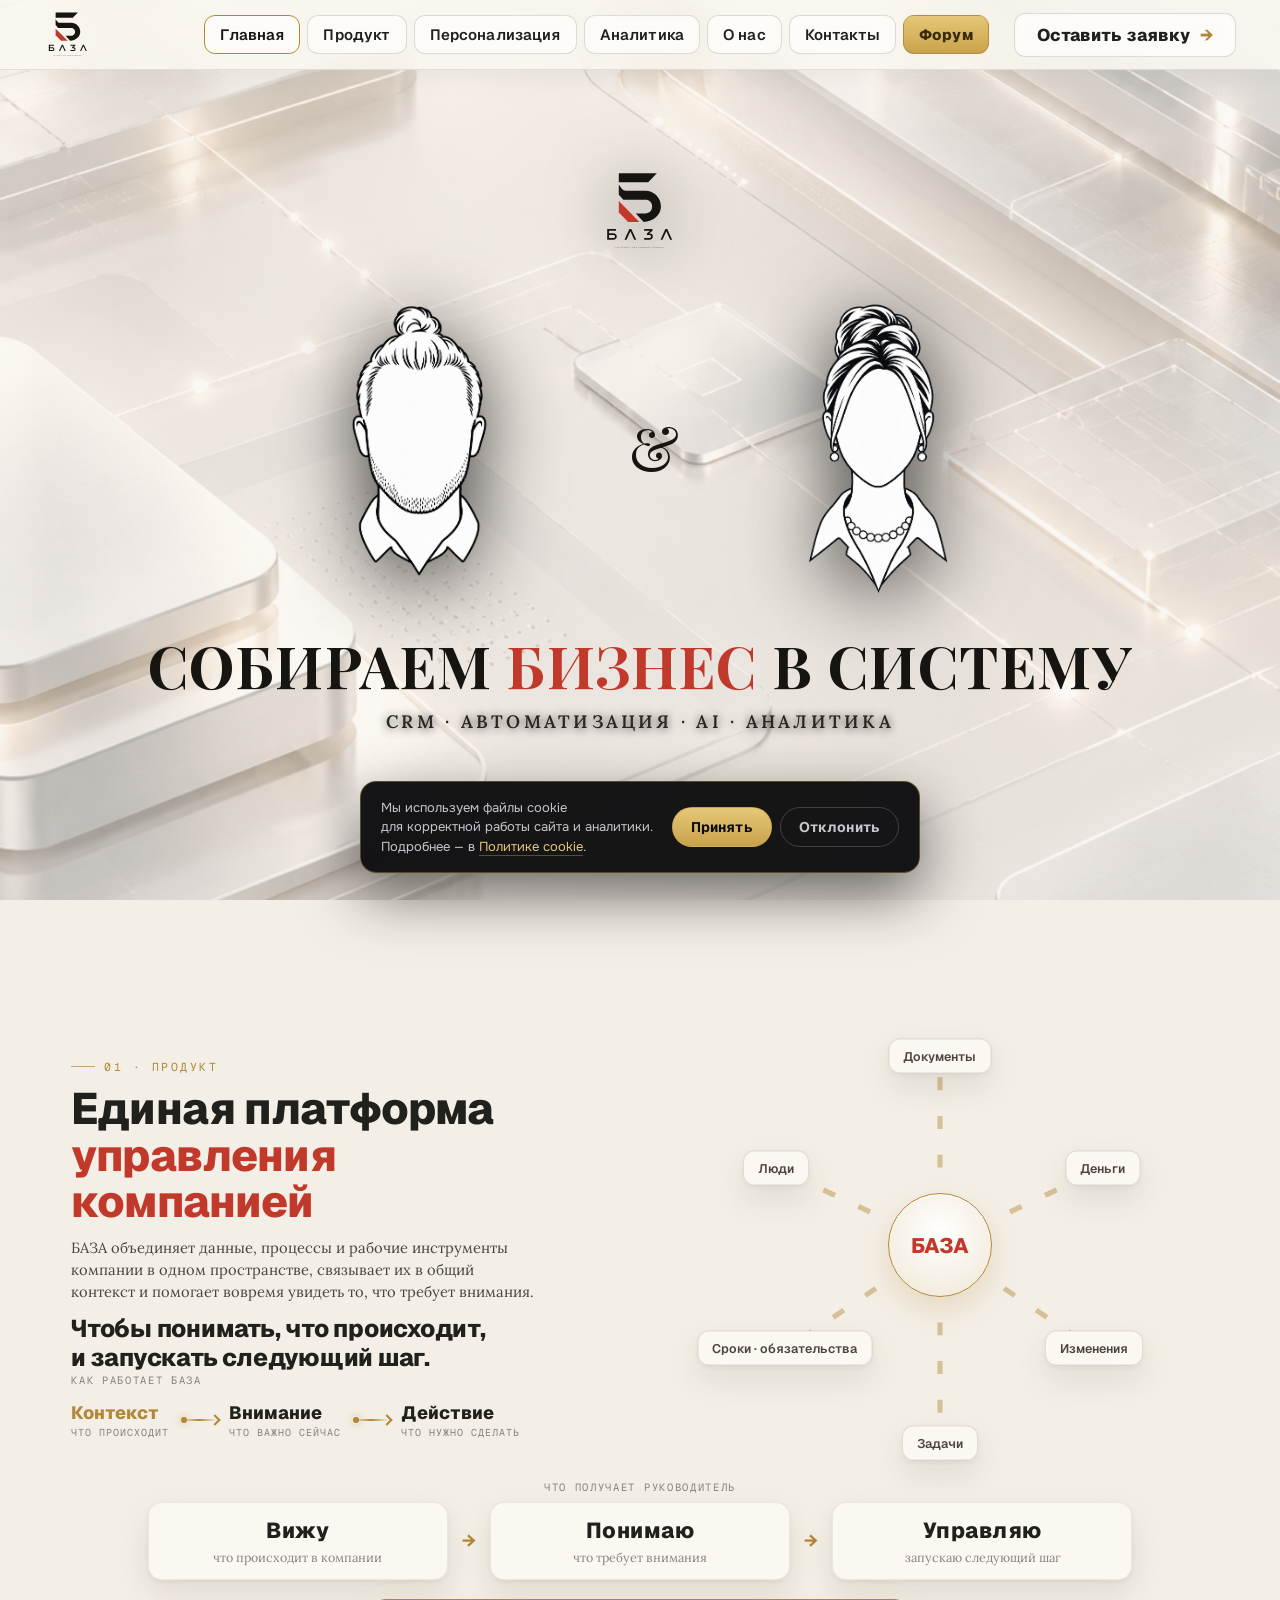
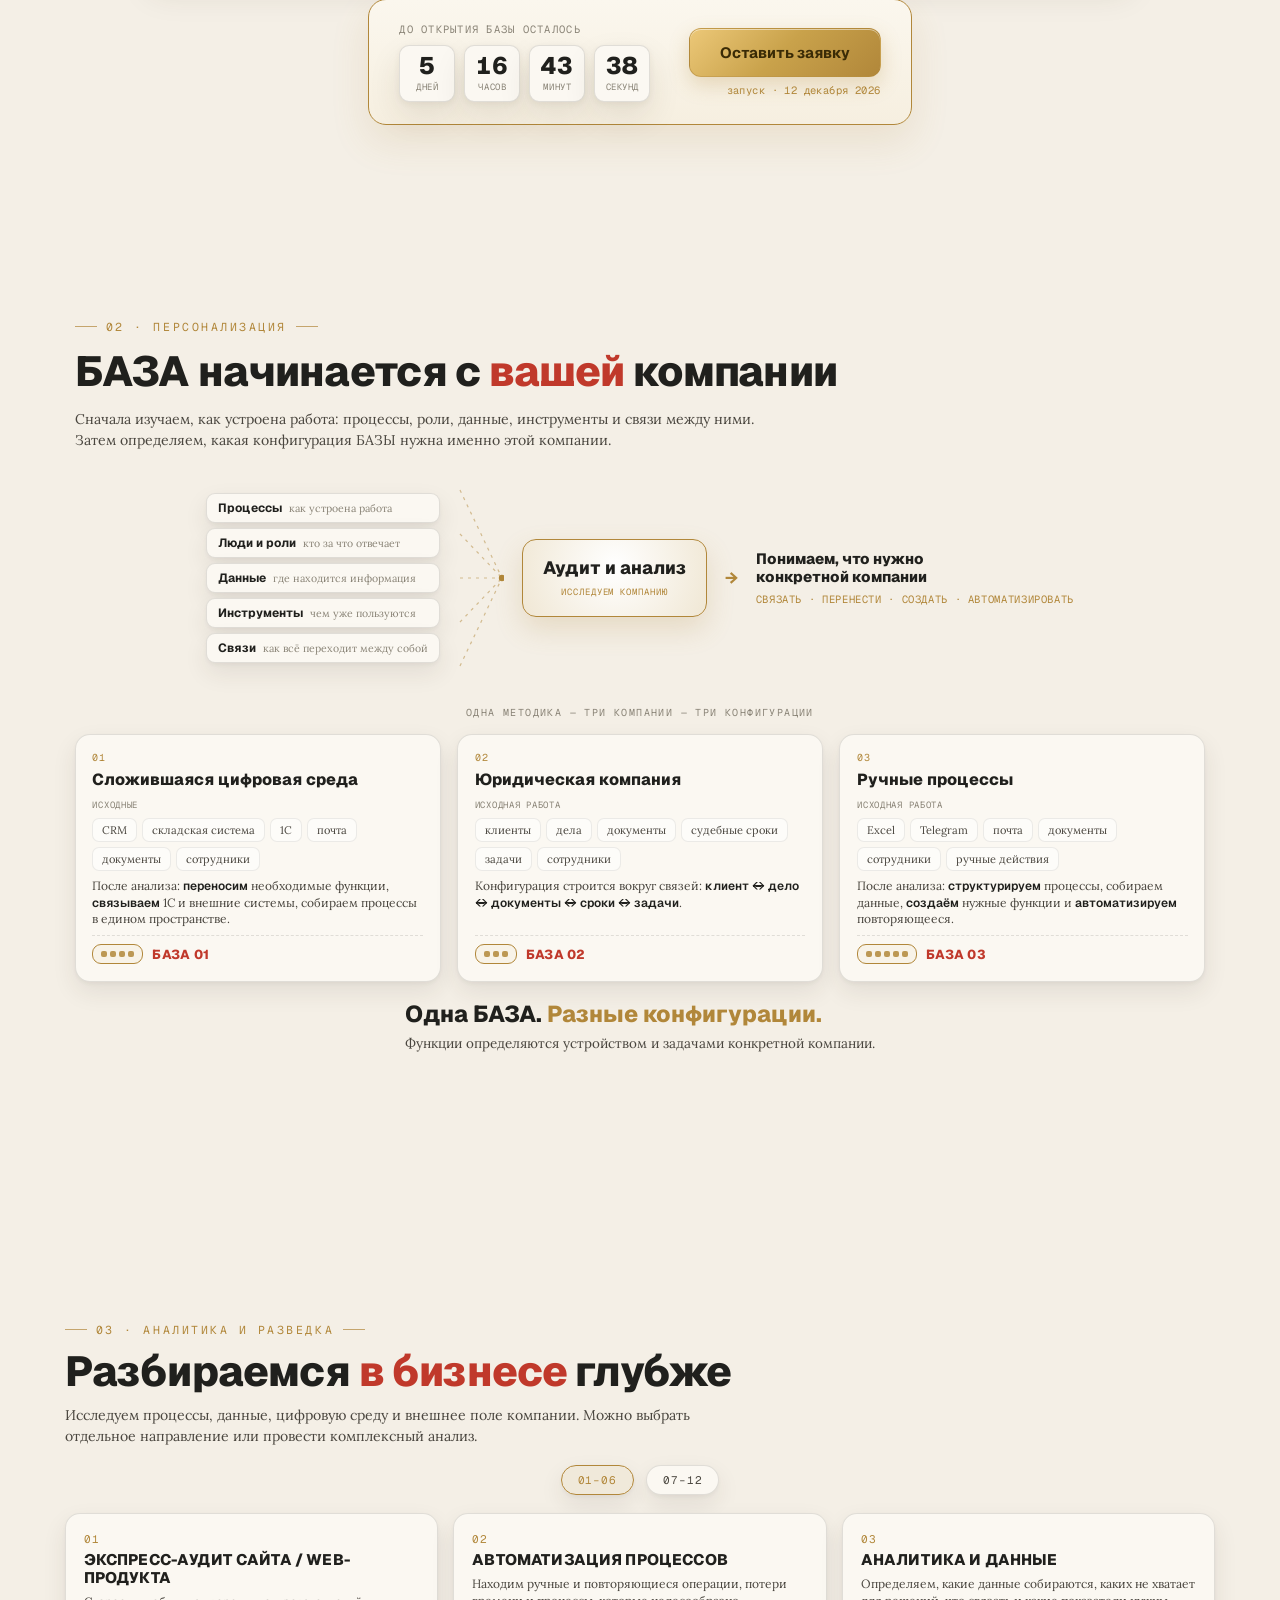
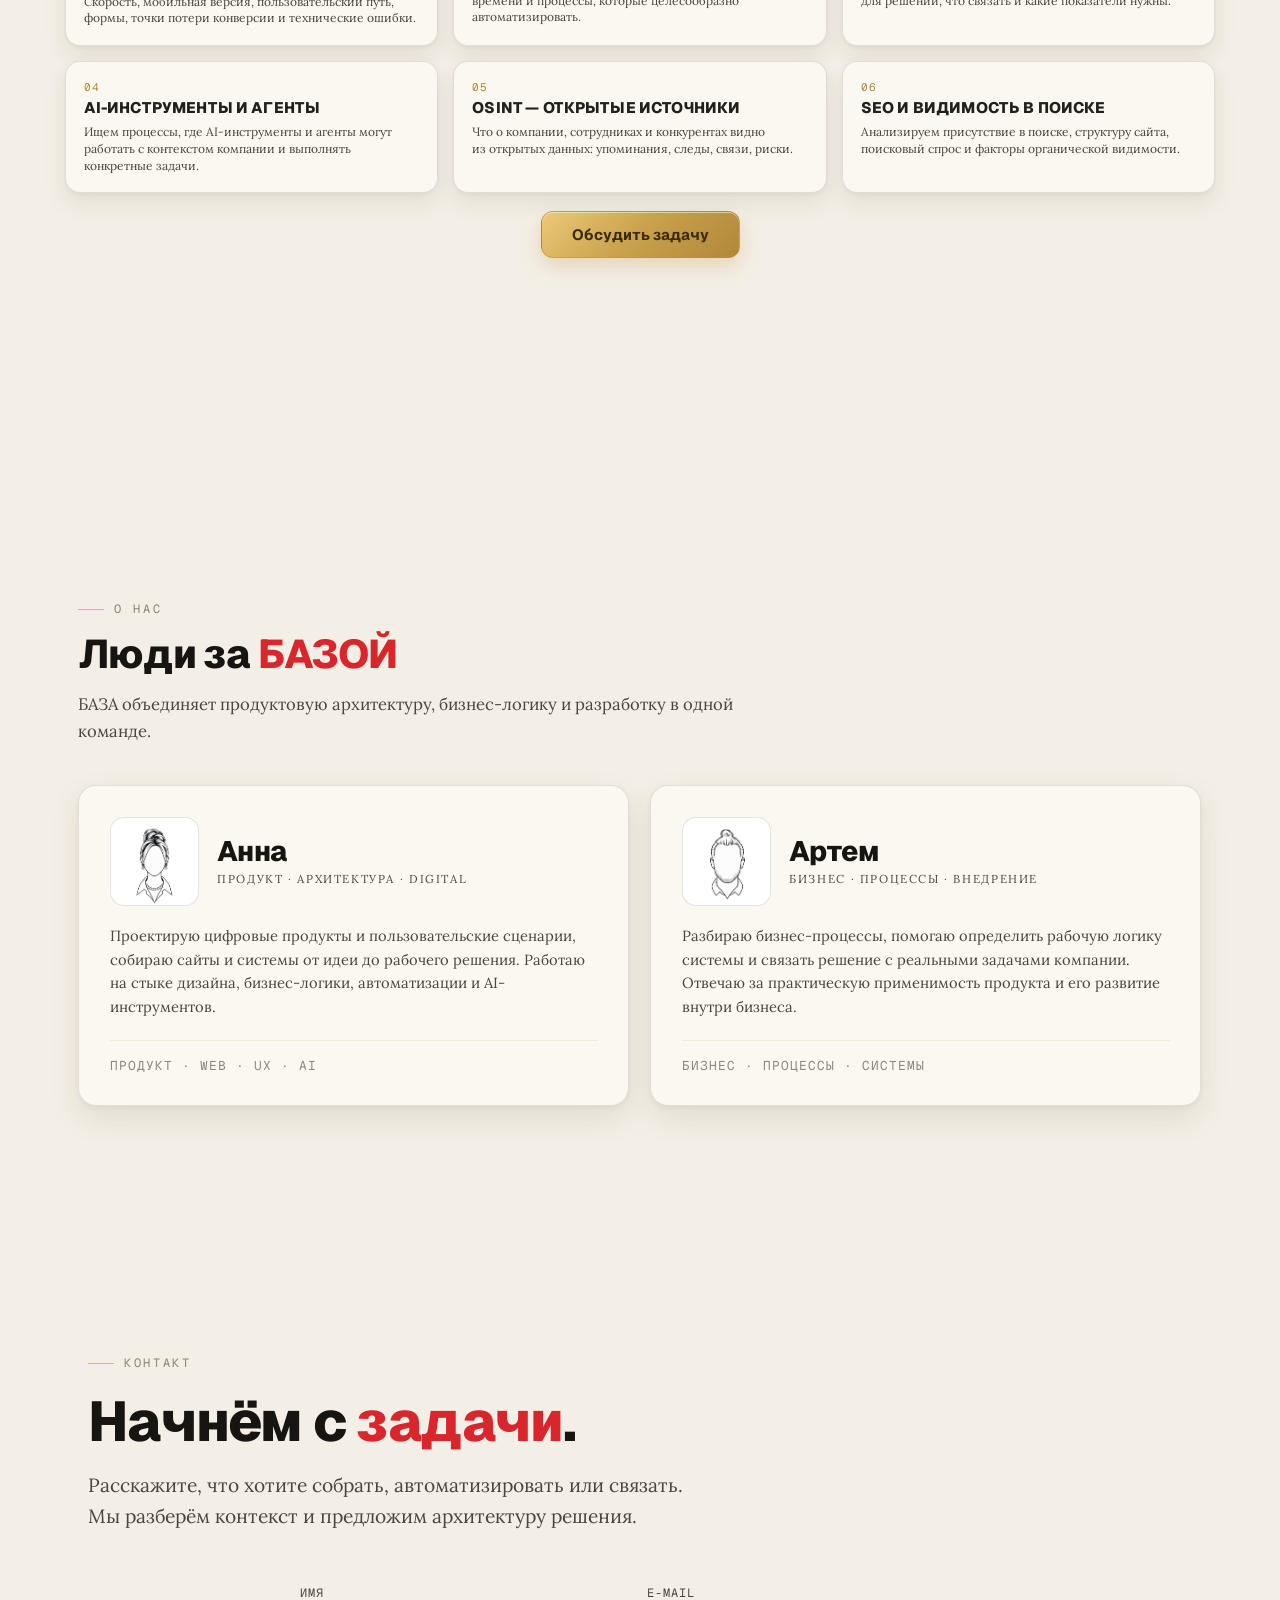
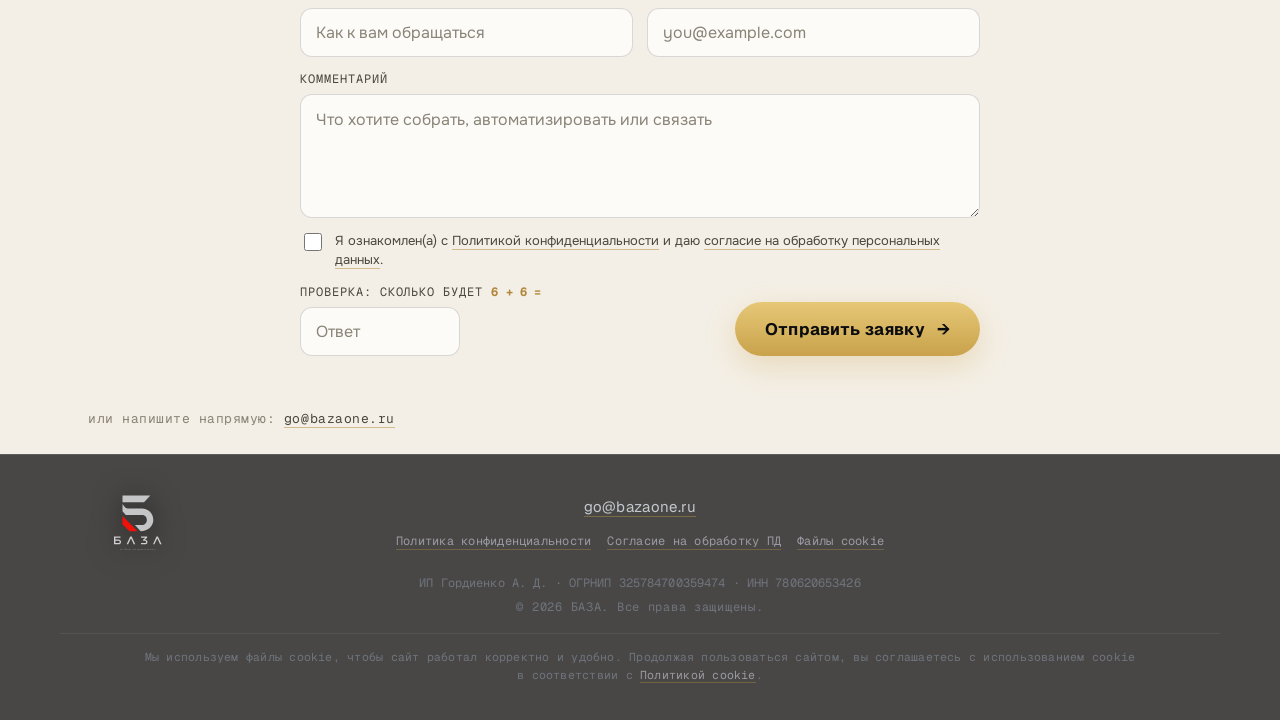
==== index.html @ 997ebea8 "Мобилка: фон в реальном размере (image на fixed-слое body::before, как у меню); Блок 1 — надписи по " ====
<!doctype html>
<html lang="ru">
<head>
  <meta charset="utf-8" />
  <meta name="viewport" content="width=device-width, initial-scale=1, viewport-fit=cover" />
  <!-- Адрес приёма заявок (send.php на сервере). Пусто = отправка через mailto. -->
  <meta name="form-endpoint" content="https://api.bazaone.ru/send.php" />
  <title>БАЗА — CRM и автоматизация под ваш бизнес</title>
  <meta name="description" content="БАЗА — CRM и автоматизация под ваш бизнес: воронки, аналитика, ИИ-агенты, конкурентный и OSINT-анализ, аудит рисков по 152-ФЗ. Данные, процессы и команда в одной рабочей системе." />
  <link rel="icon" href="data:image/svg+xml,%3Csvg xmlns='http://www.w3.org/2000/svg' viewBox='0 0 32 32'%3E%3Crect width='32' height='32' rx='7' fill='%2308080a'/%3E%3Ctext x='16' y='23' font-family='Arial,sans-serif' font-size='20' font-weight='900' fill='%23f5f5f7' text-anchor='middle'%3E%D0%91%3C/text%3E%3C/svg%3E" />
  <link rel="preconnect" href="https://fonts.googleapis.com">
  <link rel="preconnect" href="https://fonts.gstatic.com" crossorigin>
  <link href="https://fonts.googleapis.com/css2?family=Geist:wght@300..900&family=Lora:ital,wght@0,400..600;1,400&family=Onest:wght@400..700&family=Geist+Mono:wght@400..600&family=JetBrains+Mono:wght@400..600&display=swap" rel="stylesheet">
  <link rel="stylesheet" href="css/fonts.css?v=2" />
  <link rel="stylesheet" href="css/menu.css?v=18" />
  <link rel="stylesheet" href="css/hero.css?v=37" />
  <link rel="stylesheet" href="css/block1.css?v=49" />
  <link rel="stylesheet" href="css/persn.css?v=4" />
  <link rel="stylesheet" href="css/analytics.css?v=3" />
  <link rel="stylesheet" href="css/why.css?v=7" />
  <link rel="stylesheet" href="css/how.css?v=3" />
  <link rel="stylesheet" href="css/kit.css?v=2" />
  <link rel="stylesheet" href="css/result.css?v=1" />
  <link rel="stylesheet" href="css/story.css?v=1" />
  <link rel="stylesheet" href="css/grow.css?v=1" />
  <link rel="stylesheet" href="css/faq.css?v=1" />
  <link rel="stylesheet" href="css/block2.css?v=7" />
  <link rel="stylesheet" href="css/block3.css?v=3" />
  <link rel="stylesheet" href="css/block4.css?v=2" />
  <link rel="stylesheet" href="css/block5.css?v=1" />
  <link rel="stylesheet" href="css/block6.css?v=4" />
  <link rel="stylesheet" href="css/footer.css?v=10" />
  <link rel="stylesheet" href="css/cookie.css?v=2" />
  <link rel="stylesheet" href="css/reveal.css?v=1" />
  <link rel="stylesheet" href="css/light.css?v=7" />
</head>
<body>
  <!--
    HERO (принцип enso, не копия):
    Сцена 1 — иконки Артем & Анна + логотип сверху, на коже крокодила.
    Скролл (Hero закреплён): иконки съезжают влево → буквы «БАЗА» из логотипа
    заезжают справа налево (первой появляется «Б»), на весь экран.
    Всё адаптивно; prefers-reduced-motion — статичные сцены без движения.
  -->
  <!-- ============ Единая шапка (липкая, едет за страницей) ============ -->
  <header class="nav" data-nav>
    <div class="nav__inner">
      <a class="nav__logo" href="#top" aria-label="БАЗА — наверх">
        <img src="assets/logo-baza-black.svg" alt="БАЗА" />
      </a>
      <nav class="nav__links" aria-label="Основное меню">
        <a href="#top" data-spy="top" class="is-active" aria-current="page">Главная</a>
        <a href="#block1" data-spy="block1">Продукт</a>
        <a href="#personalization" data-spy="personalization">Персонализация</a>
        <a href="#analytics" data-spy="analytics">Аналитика</a>
        <a href="#block5" data-spy="block5">О&nbsp;нас</a>
        <a href="#block6" data-spy="block6">Контакты</a>
        <a href="/forum/" class="nav__promo">Форум</a>
      </nav>
      <a class="nav__cta" href="#block6">Оставить заявку</a>
      <button class="nav__burger" type="button" data-burger
              aria-label="Открыть меню" aria-expanded="false" aria-controls="mobile-menu">
        <span></span><span></span><span></span>
      </button>
    </div>
  </header>

  <!-- Полноэкранное мобильное меню -->
  <div class="mmenu" id="mobile-menu" data-mobile-menu aria-hidden="true">
    <button class="mmenu__close" type="button" data-mmenu-close aria-label="Закрыть меню">&times;</button>
    <nav class="mmenu__links" aria-label="Мобильное меню">
      <a href="#top">Главная</a>
      <a href="#block1">Продукт</a>
      <a href="#personalization">Персонализация</a>
      <a href="#analytics">Аналитика</a>
      <a href="#block5">О&nbsp;нас</a>
      <a href="#block6">Контакты</a>
      <a href="/forum/" class="mmenu__promo">Форум</a>
    </nav>
    <a class="mmenu__cta" href="#block6">Оставить заявку</a>
  </div>

  <main id="top">
    <!-- ============ БЛОК 0 — вступление (один экран, без анимации) ============ -->
    <section class="hero" aria-label="Вступление">
      <div class="hero__inner">
        <img class="hero-logo" src="assets/logo-baza-black.svg"
             alt="БАЗА — CRM и автоматизация под ваш бизнес" decoding="async" />
        <div class="icons">
          <img class="figure figure--man" src="assets/icon-artem-cut.png"
               width="675" height="900" alt="Артем" decoding="async" />
          <span class="icons__amp" aria-hidden="true">&amp;</span>
          <img class="figure figure--woman" src="assets/icon-anna-cut.png"
               width="720" height="900" alt="Анна" decoding="async" />
        </div>
        <div class="hero-copy">
          <h1 class="hero-title">СОБИРАЕМ <span class="hl">БИЗНЕС</span> В&nbsp;СИСТЕМУ</h1>
          <p class="hero-sub">CRM · автоматизация · AI · аналитика</p>
        </div>
      </div>
    </section>

    <!-- ============ БЛОК 1 — «01 · Продукт» (светлая тема) ============ -->
    <section class="b1" id="block1" aria-label="БАЗА — продукт">
      <div class="b1__wrap" data-reveal>
        <div class="top">
          <div>
            <p class="eyebrow">01 · Продукт</p>
            <h1 class="h-title">Единая платформа <span class="r">управления компанией</span></h1>
            <p class="sub">БАЗА объединяет данные, процессы и&nbsp;рабочие инструменты компании в&nbsp;одном пространстве, связывает их в&nbsp;общий контекст и&nbsp;помогает вовремя увидеть то, что&nbsp;требует внимания.</p>
            <p class="tagline">Чтобы понимать, что&nbsp;происходит, и&nbsp;запускать следующий шаг.</p>
            <p class="mini-lab">Как работает БАЗА</p>
            <div class="formula">
              <div class="fstep k"><b>Контекст</b><span>что происходит</span></div>
              <span class="farrow"><i></i></span>
              <div class="fstep"><b>Внимание</b><span>что важно сейчас</span></div>
              <span class="farrow d2"><i></i></span>
              <div class="fstep"><b>Действие</b><span>что нужно сделать</span></div>
            </div>
          </div>

          <div class="viz">
            <svg viewBox="0 0 100 100" aria-hidden="true" preserveAspectRatio="none">
              <line x1="50" y1="50" x2="50" y2="8"/><line x1="50" y1="50" x2="14" y2="33"/><line x1="50" y1="50" x2="86" y2="33"/>
              <line x1="50" y1="50" x2="16" y2="73"/><line x1="50" y1="50" x2="84" y2="73"/><line x1="50" y1="50" x2="50" y2="93"/>
            </svg>
            <div class="core"><b>БАЗА</b></div>
            <span class="node n1">Документы</span>
            <span class="node n2">Люди</span>
            <span class="node n3">Деньги</span>
            <span class="node n4">Сроки · обязательства</span>
            <span class="node n5">Изменения</span>
            <span class="node n6">Задачи</span>
          </div>
        </div>

        <div class="grp">
          <p class="mini-lab center">Что получает руководитель</p>
          <div class="trio">
            <div class="tc"><b>Вижу</b><span>что происходит в&nbsp;компании</span></div>
            <span class="tarrow">→</span>
            <div class="tc"><b>Понимаю</b><span>что требует внимания</span></div>
            <span class="tarrow">→</span>
            <div class="tc"><b>Управляю</b><span>запускаю следующий шаг</span></div>
          </div>
        </div>

        <div class="launch">
          <div>
            <div class="cd-lab">До открытия БАЗЫ осталось</div>
            <div class="cd">
              <div class="u"><b id="cd-d">—</b><span>дней</span></div>
              <div class="u"><b id="cd-h">—</b><span>часов</span></div>
              <div class="u"><b id="cd-m">—</b><span>минут</span></div>
              <div class="u"><b id="cd-s">—</b><span>секунд</span></div>
            </div>
          </div>
          <div class="act">
            <a class="btn" href="#block6">Оставить заявку</a>
            <span class="dt">запуск · 12 декабря 2026</span>
          </div>
        </div>
      </div>
    </section>

    <!-- ============ БЛОК 2 — «02 · Персонализация» (светлая тема) ============ -->
    <section class="persn" id="personalization" aria-label="Персонализация">
      <div class="wrap" data-reveal>
        <p class="eyebrow">02 · Персонализация</p>
        <h1 class="ptitle">БАЗА начинается с&nbsp;<span class="r">вашей</span> компании</h1>
        <p class="psub">Сначала изучаем, как устроена работа: процессы, роли, данные, инструменты и&nbsp;связи между ними. Затем определяем, какая конфигурация БАЗЫ нужна именно этой компании.</p>

        <div class="research">
          <div class="in5">
            <div class="inrow"><b>Процессы</b><span>как устроена работа</span></div>
            <div class="inrow"><b>Люди и роли</b><span>кто за что отвечает</span></div>
            <div class="inrow"><b>Данные</b><span>где находится информация</span></div>
            <div class="inrow"><b>Инструменты</b><span>чем уже пользуются</span></div>
            <div class="inrow"><b>Связи</b><span>как всё переходит между собой</span></div>
          </div>
          <svg class="gather" viewBox="0 0 46 220" aria-hidden="true" preserveAspectRatio="none">
            <path d="M2,22 L44,110"/><path d="M2,66 L44,110"/><path d="M2,110 L44,110"/><path d="M2,154 L44,110"/><path d="M2,198 L44,110"/>
            <circle cx="44" cy="110" r="3.2"/>
          </svg>
          <div class="audit"><b>Аудит и&nbsp;анализ</b><span>исследуем компанию</span></div>
          <span class="rar">&rarr;</span>
          <div class="underst">
            <b>Понимаем, что нужно конкретной компании</b>
            <div class="actions">связать &middot; перенести &middot; создать &middot; автоматизировать</div>
          </div>
        </div>

        <p class="branch-lab">Одна методика — три компании — три конфигурации</p>
        <div class="examples">
          <article class="ex">
            <div class="num">01</div>
            <div class="type">Сложившаяся цифровая среда</div>
            <div class="k">Исходные</div>
            <div class="chips"><span class="chip">CRM</span><span class="chip">складская система</span><span class="chip">1С</span><span class="chip">почта</span><span class="chip">документы</span><span class="chip">сотрудники</span></div>
            <div class="exres">После анализа: <b>переносим</b> необходимые функции, <b>связываем</b> 1С и&nbsp;внешние системы, собираем процессы в&nbsp;едином пространстве.</div>
            <div class="baza"><span class="contour"><i></i><i></i><i></i><i></i></span><span class="bl">БАЗА 01</span></div>
          </article>
          <article class="ex">
            <div class="num">02</div>
            <div class="type">Юридическая компания</div>
            <div class="k">Исходная работа</div>
            <div class="chips"><span class="chip">клиенты</span><span class="chip">дела</span><span class="chip">документы</span><span class="chip">судебные сроки</span><span class="chip">задачи</span><span class="chip">сотрудники</span></div>
            <div class="exres">Конфигурация строится вокруг связей: <b>клиент &harr; дело &harr; документы &harr; сроки &harr; задачи</b>.</div>
            <div class="baza"><span class="contour"><i></i><i></i><i></i></span><span class="bl">БАЗА 02</span></div>
          </article>
          <article class="ex">
            <div class="num">03</div>
            <div class="type">Ручные процессы</div>
            <div class="k">Исходная работа</div>
            <div class="chips"><span class="chip">Excel</span><span class="chip">Telegram</span><span class="chip">почта</span><span class="chip">документы</span><span class="chip">сотрудники</span><span class="chip">ручные действия</span></div>
            <div class="exres">После анализа: <b>структурируем</b> процессы, собираем данные, <b>создаём</b> нужные функции и&nbsp;<b>автоматизируем</b> повторяющееся.</div>
            <div class="baza"><span class="contour"><i></i><i></i><i></i><i></i><i></i></span><span class="bl">БАЗА 03</span></div>
          </article>
        </div>

        <div class="final">
          <div class="ft">Одна БАЗА. <span class="g">Разные конфигурации.</span></div>
          <div class="fs">Функции определяются устройством и&nbsp;задачами конкретной компании.</div>
        </div>
      </div>
    </section>

    <!-- ============ БЛОК 3 — «03 · Аналитика и разведка» (светлая тема) ============ -->
    <section class="analytics" id="analytics" aria-label="Аналитика и разведка">
      <div class="wrap" data-reveal>
        <div class="head">
          <p class="eyebrow">03 · Аналитика и разведка</p>
          <h1 class="title">Разбираемся <span class="r">в&nbsp;бизнесе</span> глубже</h1>
          <p class="sub">Исследуем процессы, данные, цифровую среду и&nbsp;внешнее поле компании. Можно выбрать отдельное направление или провести комплексный анализ.</p>
        </div>

        <div class="pager">
          <button class="pgbtn on" data-pg="1">01–06</button>
          <button class="pgbtn" data-pg="2">07–12</button>
        </div>

        <div class="grid">
          <div class="page on" data-page="1" style="display:contents">
            <article class="card" data-i="1"><span class="n">01</span><span class="nm">Экспресс-аудит сайта / web-продукта</span><span class="ds">Скорость, мобильная версия, пользовательский путь, формы, точки потери конверсии и&nbsp;технические ошибки.</span></article>
            <article class="card" data-i="2"><span class="n">02</span><span class="nm">Автоматизация процессов</span><span class="ds">Находим ручные и&nbsp;повторяющиеся операции, потери времени и&nbsp;процессы, которые целесообразно автоматизировать.</span></article>
            <article class="card" data-i="3"><span class="n">03</span><span class="nm">Аналитика и данные</span><span class="ds">Определяем, какие данные собираются, каких не&nbsp;хватает для решений, что связать и&nbsp;какие показатели нужны.</span></article>
            <article class="card" data-i="4"><span class="n">04</span><span class="nm">AI-инструменты и агенты</span><span class="ds">Ищем процессы, где AI-инструменты и&nbsp;агенты могут работать с&nbsp;контекстом компании и&nbsp;выполнять конкретные задачи.</span></article>
            <article class="card" data-i="5"><span class="n">05</span><span class="nm">OSINT — открытые источники</span><span class="ds">Что о&nbsp;компании, сотрудниках и&nbsp;конкурентах видно из&nbsp;открытых данных: упоминания, следы, связи, риски.</span></article>
            <article class="card" data-i="6"><span class="n">06</span><span class="nm">SEO и видимость в&nbsp;поиске</span><span class="ds">Анализируем присутствие в&nbsp;поиске, структуру сайта, поисковый спрос и&nbsp;факторы органической видимости.</span></article>
          </div>
          <div class="page" data-page="2" style="display:none">
            <article class="card" data-i="7"><span class="n">07</span><span class="nm">Аудит бизнес-процессов</span><span class="ds">Как работа проходит между сотрудниками и&nbsp;подразделениями: где задержки, ручные передачи и&nbsp;потеря контекста.</span></article>
            <article class="card" data-i="8"><span class="n">08</span><span class="nm">Цифровая инфраструктура</span><span class="ds">Карта используемых систем, данных и&nbsp;связей между ними; где инфраструктура требует объединения или перестройки.</span></article>
            <article class="card" data-i="9"><span class="n">09</span><span class="nm">Клиентский путь и&nbsp;продажи</span><span class="ds">Путь от&nbsp;первого контакта до&nbsp;сделки и&nbsp;повторной продажи: этапы, переходы, точки потери клиента.</span></article>
            <article class="card" data-i="10"><span class="n">10</span><span class="nm">Конкурентная разведка</span><span class="ds">Открытое поле конкурентов: продукты, позиционирование, цифровые каналы, предложения и&nbsp;заметные изменения.</span></article>
            <article class="card" data-i="11"><span class="n">11</span><span class="nm">Цифровой след и&nbsp;риски</span><span class="ds">Публичная информация о&nbsp;компании: домены, сервисы, упоминания, утечки данных и&nbsp;внешние сигналы риска.</span></article>
            <article class="card" data-i="12"><span class="n">12</span><span class="nm">Комплексный анализ компании</span><span class="ds">Соединяем процессы, системы, данные и&nbsp;внешнюю среду в&nbsp;одну карту и&nbsp;определяем приоритетные точки для изменений.</span></article>
          </div>
        </div>

        <div class="bar">
          <a class="cta" href="#block6">Обсудить задачу</a>
        </div>
      </div>
    </section>

    <!-- ============ БЛОК «Как собирается БАЗА» — воронка 1→3→1 ============ -->
    <section class="how" id="how" aria-label="Как собирается БАЗА">
      <div class="how__wrap">
        <p class="how__eyebrow" data-reveal>Как собирается БАЗА</p>
        <h2 class="how__title" data-reveal data-reveal-delay="1">Как БАЗА собирается вокруг вашей компании</h2>
        <p class="how__sub" data-reveal data-reveal-delay="2">Сначала проводим аудит процессов, данных, ролей сотрудников и&nbsp;используемых инструментов. Затем определяем, что&nbsp;имеет смысл связать, перенести внутрь БАЗЫ или&nbsp;создать заново.</p>

        <div class="how__flow" data-reveal data-reveal-delay="2">
          <div class="how__node how__node--company">Ваша компания</div>
          <span class="how__arrow" aria-hidden="true"></span>

          <div class="how__node how__node--audit">
            <b>Аудит</b>
            <span>процессы · данные · сотрудники · инструменты · связи</span>
          </div>

          <!-- веер 1→3: аудит определяет, что делать с каждой функцией -->
          <svg class="how__fan" viewBox="0 0 60 220" aria-hidden="true" preserveAspectRatio="none">
            <path d="M6,110 L54,38"/><path d="M6,110 L54,110"/><path d="M6,110 L54,182"/>
            <circle cx="6" cy="110" r="3.2"/>
          </svg>

          <div class="how__routes">
            <article class="how__route">
              <span class="how__cond">Уже работает</span>
              <b class="how__act">Связываем</b>
              <p class="how__desc">существующая система остаётся источником данных и&nbsp;подключается к&nbsp;БАЗЕ</p>
              <span class="how__api">API / интеграция</span>
            </article>
            <article class="how__route">
              <span class="how__cond">Функцию нужно перенести</span>
              <b class="how__act">Переносим</b>
              <p class="how__desc">необходимая функция становится частью БАЗЫ</p>
            </article>
            <article class="how__route">
              <span class="how__cond">Функции не&nbsp;хватает</span>
              <b class="how__act">Создаём</b>
              <p class="how__desc">добавляем необходимый функциональный блок</p>
            </article>
          </div>

          <!-- сбор 3→1: всё сходится в БАЗУ -->
          <svg class="how__gather" viewBox="0 0 60 220" aria-hidden="true" preserveAspectRatio="none">
            <path d="M6,38 L54,110"/><path d="M6,110 L54,110"/><path d="M6,182 L54,110"/>
            <circle cx="54" cy="110" r="3.2"/>
          </svg>

          <div class="how__node how__node--base">БАЗА</div>
        </div>
      </div>
    </section>

    <!-- ============ БЛОК «Модульный конструктор» ============ -->
    <section class="kit" id="kit" aria-label="Модульный конструктор">
      <div class="kit__wrap">
        <p class="kit__eyebrow" data-reveal>Модульный конструктор</p>
        <h2 class="kit__title" data-reveal data-reveal-delay="1">БАЗА собирается под&nbsp;задачи конкретной компании</h2>
        <p class="kit__sub" data-reveal data-reveal-delay="2">Нужные функции объединяются в&nbsp;рабочую конфигурацию, которую можно расширять по&nbsp;мере развития бизнеса.</p>

        <div class="kit__build" data-reveal data-reveal-delay="2">
          <!-- добавляемые модули сверху -->
          <p class="kit__addlab">добавляется по&nbsp;мере необходимости</p>
          <div class="kit__avail">
            <span class="kit__add">Финансы</span>
            <span class="kit__add">Склад</span>
            <span class="kit__add">Проекты</span>
            <span class="kit__add">Маркетинг</span>
            <span class="kit__add">Аналитика</span>
            <span class="kit__add kit__add--more">другие функции</span>
          </div>

          <!-- модули сходятся в ядро -->
          <svg class="kit__into" viewBox="0 0 600 46" aria-hidden="true" preserveAspectRatio="none">
            <path d="M60,4 L300,42"/><path d="M164,4 L300,42"/><path d="M256,4 L300,42"/>
            <path d="M344,4 L300,42"/><path d="M436,4 L300,42"/><path d="M540,4 L300,42"/>
            <circle cx="300" cy="42" r="3"/>
          </svg>

          <!-- ядро БАЗА: базовая конфигурация -->
          <div class="kit__core">
            <div class="kit__core-head">
              <b class="kit__core-name">БАЗА</b>
              <span class="kit__core-sub">конфигурация вашей компании</span>
            </div>
            <div class="kit__base">
              <span class="kit__mod">Клиенты</span>
              <span class="kit__mod">Продажи</span>
              <span class="kit__mod">Задачи</span>
              <span class="kit__mod">Документы</span>
            </div>
          </div>

          <!-- внешний слой подключается снизу через API -->
          <div class="kit__link">
            <span class="kit__up" aria-hidden="true"></span>
            <span class="kit__link-line" aria-hidden="true"></span>
            <span class="kit__api">API / интеграции</span>
          </div>
          <div class="kit__ext">
            <span class="kit__ext-lab">внешний слой</span>
            <div class="kit__ext-row">
              <span class="kit__chip">1С</span>
              <span class="kit__chip">другие сервисы</span>
            </div>
          </div>
        </div>

        <p class="kit__final" data-reveal data-reveal-delay="3">Одна платформа. <span class="kit__final-r">Своя конфигурация</span> для&nbsp;каждой компании.</p>
      </div>
    </section>

    <!-- ============ БЛОК «Что получает руководитель» ============ -->
    <section class="res" id="result" aria-label="Что получает руководитель">
      <div class="res__wrap">
        <p class="res__eyebrow" data-reveal>Что получает руководитель</p>
        <h2 class="res__title" data-reveal data-reveal-delay="1">Компания становится управляемой из&nbsp;одного пространства</h2>

        <div class="res__triad" data-reveal data-reveal-delay="2">
          <div class="res__tri"><b>Вижу</b><span>что происходит</span></div>
          <span class="res__triarr" aria-hidden="true"></span>
          <div class="res__tri"><b>Понимаю</b><span>что требует внимания</span></div>
          <span class="res__triarr" aria-hidden="true"></span>
          <div class="res__tri"><b>Управляю</b><span>принимаю решение и&nbsp;запускаю следующий шаг</span></div>
        </div>

        <div class="res__seq" data-reveal data-reveal-delay="2">
          <span class="res__q">Что происходит?</span><span class="res__seqarr" aria-hidden="true">→</span>
          <span class="res__q">Что требует внимания сейчас?</span><span class="res__seqarr" aria-hidden="true">→</span>
          <span class="res__q">Что нужно сделать?</span><span class="res__seqarr" aria-hidden="true">→</span>
          <span class="res__q res__q--last">Кто это делает?</span>
        </div>

        <div class="res__branch" data-reveal data-reveal-delay="3">
          <span class="res__bopt">Сделать самому</span>
          <span class="res__bopt">Делегировать</span>
          <span class="res__bopt">Запустить следующий процесс</span>
        </div>

        <p class="res__after" data-reveal data-reveal-delay="3">Управление начинается там, где понятно, что&nbsp;требует действия и&nbsp;кто должен его выполнить.</p>
      </div>
    </section>

    <!-- ============ БЛОК «От идеи — к реальному проекту» ============ -->
    <section class="story" id="story" aria-label="От идеи к реальному проекту">
      <div class="story__wrap">
        <p class="story__eyebrow" data-reveal>От идеи — к&nbsp;реальному проекту</p>
        <h2 class="story__title" data-reveal data-reveal-delay="1">БАЗА выросла из&nbsp;реальной задачи бизнеса</h2>

        <div class="story__grid">
          <div class="story__text" data-reveal data-reveal-delay="2">
            <p>Во&nbsp;время работы над&nbsp;цифровой системой для&nbsp;компании «Арсенал» возник вопрос: можно ли&nbsp;связать рабочие процессы и&nbsp;данные так, чтобы руководитель видел компанию целиком из&nbsp;одного пространства?</p>
            <p>По&nbsp;мере погружения задача стала шире. Большой объём информации, процессов и&nbsp;используемых инструментов требует не&nbsp;только удобного хранения — важно вовремя видеть то, что&nbsp;требует внимания.</p>
            <p>Так идея единого интерфейса выросла в&nbsp;БАЗУ — платформу, которая собирает связанную картину компании и&nbsp;помогает видеть, понимать и&nbsp;управлять.</p>
          </div>

          <div class="story__case" data-reveal data-reveal-delay="2">
            <span class="story__badge">реальный проект в&nbsp;разработке</span>
            <h3 class="story__case-t">Компания «Арсенал»</h3>
            <div class="story__ars">
              <div class="story__col">
                <div class="story__s"><div class="name">Bitrix24</div><div class="op">перенос функций →</div></div>
                <div class="story__s"><div class="name">МойСклад</div><div class="op">перенос функций →</div></div>
              </div>
              <div class="story__center">БАЗА</div>
              <div class="story__col">
                <div class="story__s"><div class="name">1С</div><div class="op">← API</div></div>
                <div class="story__s"><div class="name">внешние системы</div><div class="op">← API</div></div>
              </div>
            </div>
            <div class="story__adn" aria-hidden="true">↓</div>
            <div class="story__res">Единый пульт управления компанией</div>
            <p class="story__must">Функции Bitrix24 и&nbsp;МойСклад переносятся в&nbsp;БАЗУ. 1С и&nbsp;необходимые внешние системы связываются с&nbsp;ней по&nbsp;API.</p>
          </div>
        </div>

        <p class="story__last" data-reveal data-reveal-delay="3">Реальный пример того, как сложная разнородная среда компании собирается в&nbsp;единое пространство управления.</p>
      </div>
    </section>

    <!-- ============ БЛОК «Куда развивается БАЗА» ============ -->
    <section class="grow" id="grow" aria-label="Куда развивается БАЗА">
      <div class="grow__wrap">
        <p class="grow__eyebrow" data-reveal>Куда развивается БАЗА</p>
        <h2 class="grow__title" data-reveal data-reveal-delay="1">От&nbsp;индивидуальных внедрений — к&nbsp;массовому продукту</h2>

        <div class="grow__traj" data-reveal data-reveal-delay="2">
          <div class="grow__tp grow__tp--now"><span class="grow__dot"></span><span class="grow__ph">сегодня</span><span class="t">Индивидуальные внедрения</span><span class="d">решения для&nbsp;конкретных компаний</span></div>
          <div class="grow__tp"><span class="grow__dot"></span><span class="grow__ph">повторяемая основа</span><span class="t">Накапливаем решения</span><span class="d">выделяем функции и&nbsp;подходы, которые повторяются в&nbsp;разных компаниях</span></div>
          <div class="grow__tp"><span class="grow__dot"></span><span class="grow__ph">готовые конфигурации</span><span class="t">Основа + настройка</span><span class="d">готовые решения для&nbsp;повторяющихся бизнес-задач</span></div>
          <div class="grow__tp"><span class="grow__dot"></span><span class="grow__ph">массовый продукт</span><span class="t">Массовый продукт</span><span class="d">подключение · настройка · подписка</span></div>
        </div>

        <div class="grow__lvl" data-reveal>
          <span class="grow__lvl-over">Следующий уровень</span>
          <span class="grow__badge">направление разработки</span>
        </div>
        <h2 class="grow__title2" data-reveal>От&nbsp;информации — к&nbsp;пониманию ситуации</h2>
        <p class="grow__txt" data-reveal>Когда данные и&nbsp;процессы компании связаны между собой, появляется общий контекст. Следующее направление развития БАЗЫ — аналитика и&nbsp;AI-инструменты, которые помогают замечать изменения, выявлять риски и&nbsp;возможности и&nbsp;формировать следующий управленческий шаг.</p>

        <div class="grow__ai" data-reveal>
          <div class="grow__ai-src">
            <div class="s">отношения с&nbsp;компанией</div>
            <div class="s">динамика покупок</div>
            <div class="s">текущая коммерческая ситуация</div>
            <div class="s">коммуникации</div>
            <div class="s">финансовая картина</div>
            <div class="s">товарные интересы</div>
          </div>
          <div class="grow__ai-arr" aria-hidden="true">→</div>
          <div class="grow__ai-col">
            <div class="grow__portrait">Портрет клиента</div>
            <div class="grow__aidn" aria-hidden="true">↓</div>
            <div class="grow__aib"><div class="h">Требует внимания</div><div class="s">изменения · отклонения · риски · возможности</div></div>
            <div class="grow__aidn" aria-hidden="true">↓</div>
            <div class="grow__aib"><div class="h">Рекомендуемое действие</div><div class="s">что сделать · почему · кому передать</div></div>
          </div>
        </div>

        <div class="grow__ex" data-reveal>
          <b>Клиент работает с&nbsp;компанией несколько лет</b> → изменился ритм заказов → снизилась активность → есть незавершённые предложения → подходящий товар есть в&nbsp;наличии.<br>
          Сигнал: ситуация требует внимания.<br>
          Следующий шаг: связаться с&nbsp;клиентом / сформировать предложение / поставить задачу менеджеру.
        </div>

        <div class="grow__chain" data-reveal>
          <div class="grow__bc grow__bc--first">Клиенты · Продажи · Деньги · Задачи · Сроки · Склад · Проекты</div>
          <div class="grow__cdn" aria-hidden="true">↓</div>
          <div class="grow__bc">Общий контекст компании</div>
          <div class="grow__cdn" aria-hidden="true">↓</div>
          <div class="grow__bc">Что изменилось?</div>
          <div class="grow__cdn" aria-hidden="true">↓</div>
          <div class="grow__bc">Что требует внимания?</div>
          <div class="grow__cdn" aria-hidden="true">↓</div>
          <div class="grow__bc grow__bc--last">Что делать дальше?</div>
        </div>
      </div>
    </section>

    <!-- ============ БЛОК «FAQ» ============ -->
    <section class="faq" id="faq" aria-label="FAQ">
      <div class="faq__wrap">
        <p class="faq__eyebrow" data-reveal>FAQ</p>
        <h2 class="faq__title" data-reveal data-reveal-delay="1">Как это работает на&nbsp;практике</h2>
        <div class="faq__list" data-reveal data-reveal-delay="2">
          <details class="faq__item"><summary>Какие процессы можно собрать в&nbsp;БАЗЕ?</summary><div class="faq__a"><p>Состав зависит от&nbsp;работы компании: клиенты, продажи, задачи, документы, финансы, склад, проекты и&nbsp;другие процессы. Во&nbsp;время аудита мы&nbsp;определяем, какие функции необходимы внутри БАЗЫ, какие системы нужно связать с&nbsp;ней и&nbsp;какие процессы автоматизировать.</p></div></details>
          <details class="faq__item"><summary>Что происходит с&nbsp;программами, которыми компания уже пользуется?</summary><div class="faq__a"><p>Во&nbsp;время аудита определяем оптимальную конструкцию: необходимые функции можно перенести в&nbsp;БАЗУ, а&nbsp;существующие системы — связать с&nbsp;ней через интеграции.</p></div></details>
          <details class="faq__item"><summary>Подойдёт ли&nbsp;БАЗА, если сейчас мы&nbsp;работаем в&nbsp;Excel, мессенджерах и&nbsp;вручную?</summary><div class="faq__a"><p>Да. Исходная система работы может быть разной. БАЗА проектируется вокруг реальных процессов компании — от&nbsp;таблиц и&nbsp;мессенджеров до&nbsp;нескольких специализированных систем.</p></div></details>
          <details class="faq__item"><summary>БАЗА — это CRM или&nbsp;ERP?</summary><div class="faq__a"><p>БАЗА — единая платформа управления компанией. Работа с&nbsp;клиентами, задачами, документами, финансами, складом и&nbsp;другими процессами может входить в&nbsp;неё в&nbsp;зависимости от&nbsp;задач конкретного бизнеса.</p></div></details>
          <details class="faq__item"><summary>Как начинается работа?</summary><div class="faq__a"><p>С&nbsp;аудита компании. Мы&nbsp;изучаем процессы, данные, роли сотрудников, существующие инструменты и&nbsp;связи между ними. После этого проектируем будущую систему и&nbsp;определяем первый объём внедрения.</p></div></details>
          <details class="faq__item"><summary>Сколько стоит и&nbsp;сколько занимает разработка?</summary><div class="faq__a"><p>Стоимость и&nbsp;сроки определяются после аудита и&nbsp;проектирования. Они зависят от&nbsp;объёма процессов, состояния исходных данных, необходимых функций, интеграций и&nbsp;сложности внедрения.</p></div></details>
          <details class="faq__item"><summary>Будет ли&nbsp;готовая БАЗА по&nbsp;подписке?</summary><div class="faq__a"><p>Это направление развития продукта. Сегодня БАЗА создаётся через&nbsp;индивидуальные внедрения. Повторяемые решения становятся основой готовых конфигураций и&nbsp;будущего массового продукта.</p></div></details>
        </div>
      </div>
    </section>

    <!-- ============ БЛОК 2 — «Что мы собираем»: 4 продуктовые карточки ============ -->
    <section class="b2" id="block2" aria-label="Что мы собираем">
      <div class="b2__wrap">
        <p class="b2__eyebrow" data-reveal>Возможности</p>
        <h2 class="b2__title" data-reveal data-reveal-delay="1">Что мы <span class="b2__accent">собираем</span></h2>
        <p class="b2__sub" data-reveal data-reveal-delay="2">Цифровые решения для процессов, продаж, коммуникаций и&nbsp;управления.</p>

        <div class="b2__grid">

          <!-- 01 -->
          <article class="b2card" data-b2card>
            <div class="b2card__head">
              <span class="b2card__num">01</span>
              <h3 class="b2card__title">CRM и&nbsp;внутренние системы</h3>
            </div>
            <div class="b2card__viz">
              <svg class="b2viz" viewBox="0 0 300 130" fill="none" aria-hidden="true">
                <g class="b2viz__lines" stroke="rgba(201,162,75,.5)" stroke-width="1.2">
                  <path pathLength="1" d="M34,28 L244,65"/>
                  <path pathLength="1" d="M30,62 L244,65"/>
                  <path pathLength="1" d="M36,100 L244,65"/>
                  <path pathLength="1" d="M66,46 L244,65"/>
                  <path pathLength="1" d="M66,84 L244,65"/>
                </g>
                <g class="b2viz__dots" fill="#cfd2d8">
                  <circle cx="34" cy="28" r="3.5"/>
                  <circle cx="30" cy="62" r="3.5"/>
                  <circle cx="36" cy="100" r="3.5"/>
                  <circle cx="66" cy="46" r="3"/>
                  <circle cx="66" cy="84" r="3"/>
                </g>
                <g class="b2viz__accent">
                  <circle cx="250" cy="65" r="13" fill="none" stroke="rgba(216,38,44,.5)" stroke-width="1.2"/>
                  <circle cx="250" cy="65" r="6" fill="#d8262c"/>
                </g>
                <circle class="b2viz__pulse" r="4.5" fill="#e6c877">
                  <animateMotion dur="3.2s" repeatCount="indefinite" keyPoints="0;1" keyTimes="0;1" calcMode="linear" path="M34,28 L244,65"/>
                </circle>
                <circle class="b2viz__pulse" r="4.5" fill="#e6c877">
                  <animateMotion dur="3.2s" begin="1.6s" repeatCount="indefinite" keyPoints="0;1" keyTimes="0;1" calcMode="linear" path="M36,100 L244,65"/>
                </circle>
              </svg>
            </div>
            <p class="b2card__desc">Карточки клиентов, сделки, задачи, документы, роли, аналитика, внутренние панели и&nbsp;рабочие интерфейсы.</p>
            <p class="b2card__tags">CRM · кабинеты · админки · роли · данные</p>
          </article>

          <!-- 02 -->
          <article class="b2card" data-b2card>
            <div class="b2card__head">
              <span class="b2card__num">02</span>
              <h3 class="b2card__title">Сайты и&nbsp;web-продукты</h3>
            </div>
            <div class="b2card__viz">
              <svg class="b2viz" viewBox="0 0 300 130" fill="none" aria-hidden="true">
                <g class="b2viz__lines" stroke="rgba(201,162,75,.45)" stroke-width="1.2">
                  <path pathLength="1" d="M78,65 L131,65"/>
                  <path pathLength="1" d="M169,65 L222,65"/>
                </g>
                <g class="b2viz__layer">
                  <rect x="40" y="35" width="38" height="60" rx="7" fill="rgba(11,12,14,.55)" stroke="rgba(201,162,75,.45)"/>
                  <circle cx="59" cy="65" r="4" fill="#cfd2d8"/>
                </g>
                <g class="b2viz__layer">
                  <rect x="131" y="35" width="38" height="60" rx="7" fill="rgba(11,12,14,.55)" stroke="rgba(201,162,75,.45)"/>
                  <circle cx="150" cy="65" r="4" fill="#cfd2d8"/>
                </g>
                <g class="b2viz__layer">
                  <rect x="222" y="35" width="38" height="60" rx="7" fill="rgba(11,12,14,.55)" stroke="rgba(216,38,44,.5)"/>
                  <circle cx="241" cy="65" r="4" fill="#d8262c"/>
                </g>
                <circle class="b2viz__pulse" r="4.5" fill="#e6c877">
                  <animateMotion dur="4s" repeatCount="indefinite" keyPoints="0;1" keyTimes="0;1" calcMode="linear" path="M59,65 L241,65"/>
                </circle>
              </svg>
            </div>
            <p class="b2card__desc">Корпоративные сайты, каталоги, личные кабинеты, административные панели, web-сервисы и&nbsp;цифровые экосистемы.</p>
            <p class="b2card__tags">Frontend · Backend · CMS · API · интеграции</p>
          </article>

          <!-- 03 -->
          <article class="b2card" data-b2card>
            <div class="b2card__head">
              <span class="b2card__num">03</span>
              <h3 class="b2card__title">Автоматизация и&nbsp;AI</h3>
            </div>
            <div class="b2card__viz">
              <svg class="b2viz" viewBox="0 0 300 130" fill="none" aria-hidden="true">
                <path class="b2viz__track" pathLength="1" d="M32,65 L268,65" stroke="rgba(201,162,75,.4)" stroke-width="1.2"/>
                <g class="b2viz__dots" fill="#cfd2d8">
                  <circle cx="32" cy="65" r="4"/>
                  <circle cx="91" cy="65" r="4"/>
                  <circle cx="150" cy="65" r="4"/>
                  <circle cx="209" cy="65" r="4"/>
                  <circle cx="268" cy="65" r="4"/>
                </g>
                <circle class="b2viz__pulse" r="5" fill="#e6c877">
                  <animateMotion dur="3.6s" repeatCount="indefinite" keyPoints="0;1" keyTimes="0;1" calcMode="linear" path="M32,65 L268,65"/>
                </circle>
              </svg>
            </div>
            <p class="b2card__desc">Сценарии, боты, Mini&nbsp;App, AI-агенты, обработка данных и&nbsp;связка сервисов.</p>
            <p class="b2card__tags">AI · bots · Mini App · workflows · automation</p>
          </article>

          <!-- 04 -->
          <article class="b2card" data-b2card>
            <div class="b2card__head">
              <span class="b2card__num">04</span>
              <h3 class="b2card__title">Аналитика, исследования и&nbsp;риски</h3>
            </div>
            <div class="b2card__viz">
              <svg class="b2viz" viewBox="0 0 300 130" fill="none" aria-hidden="true">
                <g class="b2viz__lines" stroke="rgba(201,162,75,.45)" stroke-width="1.2">
                  <path pathLength="1" d="M30,25 L148,65"/>
                  <path pathLength="1" d="M30,52 L148,65"/>
                  <path pathLength="1" d="M30,78 L148,65"/>
                  <path pathLength="1" d="M30,105 L148,65"/>
                  <path pathLength="1" d="M152,65 L242,65"/>
                </g>
                <g class="b2viz__dots" fill="#cfd2d8">
                  <circle cx="30" cy="25" r="3"/>
                  <circle cx="30" cy="52" r="3"/>
                  <circle cx="30" cy="78" r="3"/>
                  <circle cx="30" cy="105" r="3"/>
                </g>
                <g class="b2viz__mid">
                  <circle cx="150" cy="65" r="9" fill="none" stroke="rgba(201,162,75,.6)" stroke-width="1.2"/>
                  <circle cx="150" cy="65" r="3.5" fill="#cfd2d8"/>
                </g>
                <g class="b2viz__accent">
                  <circle cx="255" cy="65" r="12" fill="none" stroke="rgba(216,38,44,.5)" stroke-width="1.2"/>
                  <circle cx="255" cy="65" r="5.5" fill="#d8262c"/>
                </g>
                <circle class="b2viz__pulse" r="4.5" fill="#e6c877">
                  <animateMotion dur="3.4s" repeatCount="indefinite" keyPoints="0;1" keyTimes="0;1" calcMode="linear" path="M30,52 L148,65 L242,65"/>
                </circle>
              </svg>
            </div>
            <p class="b2card__desc">Бизнес-аналитика, конкурентный анализ, OSINT, аудит цифровых процессов, безопасности и&nbsp;рисков по&nbsp;152-ФЗ.</p>
            <p class="b2card__tags">Analytics · OSINT · Security · Compliance</p>
          </article>

        </div><!-- /.b2__grid -->
      </div><!-- /.b2__wrap -->
    </section>

    <!-- ============ БЛОК 3 — «Кейсы и продукты» (по мотивам gordiart.ru/projects) ============ -->
    <section class="b3" id="block3" aria-label="Кейсы и продукты">
      <div class="b3__wrap">
        <p class="b3__eyebrow" data-reveal>Реализовано</p>
        <h2 class="b3__title" data-reveal data-reveal-delay="1"><span class="b3__accent">Проекты</span>, которые уже работают</h2>
        <p class="b3__sub" data-reveal data-reveal-delay="2">Сайты, системы, автоматизация и&nbsp;цифровые продукты для&nbsp;реальных задач бизнеса.</p>

        <div class="b3__grid">

          <article class="b3card" data-b3card data-i="0">
            <p class="b3card__cat">Создание сайтов</p>
            <h3 class="b3card__title">Арсенал Керамогранит</h3>
            <p class="b3card__desc">Премиальный сайт крупноформатного керамогранита: авторские WebGL-эффекты с&nbsp;graceful-fallback, каталог на&nbsp;55&nbsp;объектов, вывод на&nbsp;собственный сервер клиента — полный цикл силами одного бюро.</p>
            <p class="b3card__win">CI/CD с&nbsp;авто-деплоем и&nbsp;откатом (Selectel, GHCR) · миграция без&nbsp;потери позиций (301 со&nbsp;~130&nbsp;URL) · заявки в&nbsp;Bitrix24 и&nbsp;на&nbsp;почту без&nbsp;потерь · хардненинг контейнера + аудит 152-ФЗ и&nbsp;OSINT</p>
            <a class="b3card__site" href="https://arskeramika.ru" target="_blank" rel="noopener">arskeramika.ru&nbsp;↗</a>
            <div class="b3card__tags"><span>Next.js</span><span>WebGL / Three.js</span><span>DevOps</span><span>Безопасность</span><span>SEO</span><span>Bitrix24</span></div>
          </article>

          <article class="b3card" data-b3card data-i="1">
            <p class="b3card__cat">Создание сайтов</p>
            <h3 class="b3card__title">Трикотаж плюс</h3>
            <p class="b3card__desc">Премиальный сайт-одностраничник с&nbsp;нуля для&nbsp;контрактного производства женской одежды: кинематографический скролл на&nbsp;GSAP и&nbsp;интерактивный Hero с&nbsp;WebGL — авторский «лекало-UI».</p>
            <p class="b3card__win">Приём заявок → личный кабинет + кастомная админ-панель (правки текстов и&nbsp;фото без&nbsp;программиста) · собственный VPS: Docker + Caddy с&nbsp;авто-HTTPS · бэкапы и&nbsp;мгновенный откат · health-check после деплоя</p>
            <a class="b3card__site" href="https://trikplus.ru" target="_blank" rel="noopener">trikplus.ru&nbsp;↗</a>
            <div class="b3card__tags"><span>Next.js</span><span>TypeScript</span><span>GSAP / WebGL</span><span>Админ-панель</span><span>Docker</span><span>Квиз-заявка</span></div>
          </article>

          <article class="b3card" data-b3card data-i="2">
            <p class="b3card__cat">Создание сайтов</p>
            <h3 class="b3card__title">GORDIART</h3>
            <p class="b3card__desc">Премиальный авторский сайт цифрового бюро: single-file версия в&nbsp;продакшене, Next.js-версия в&nbsp;активной разработке — с&nbsp;CI/CD и&nbsp;автоматическим watchdog.</p>
            <p class="b3card__win">CI/CD: GitHub Actions → rsync по&nbsp;SSH → nginx reload · деплой V2 «блок-по-блоку» с&nbsp;Lighthouse-гейтом 90/95 · revert блока без&nbsp;каскада · watchdog: ежедневная проверка на&nbsp;ошибки, уязвимости и&nbsp;регрессии + утренний отчёт</p>
            <a class="b3card__site" href="https://gordiart.ru" target="_blank" rel="noopener">gordiart.ru&nbsp;↗</a>
            <div class="b3card__tags"><span>Web</span><span>DevOps</span><span>GitHub Actions</span><span>nginx</span><span>Watchdog</span></div>
          </article>

          <article class="b3card" data-b3card data-i="0">
            <p class="b3card__cat">Создание сайтов</p>
            <h3 class="b3card__title">Mystery Kris</h3>
            <p class="b3card__desc">Личный сайт и&nbsp;экосистема для&nbsp;международного диджея: полный цикл от&nbsp;research топ-индустрии до&nbsp;собственного веб-плеера, мастеринга и&nbsp;постоянной защиты.</p>
            <p class="b3card__win">Research топ-диджеев мира · собственный веб-плеер под&nbsp;DJ-формат (длинные треки, переходы, защита от&nbsp;скачивания) · мастеринг и&nbsp;продакшн релизов · watchdog: ежедневная проверка сайта и&nbsp;плеера + утренний отчёт</p>
            <a class="b3card__site" href="https://mysterykris.ru" target="_blank" rel="noopener">mysterykris.ru&nbsp;↗</a>
            <div class="b3card__tags"><span>Research</span><span>Брендинг</span><span>Музыка / мастеринг</span><span>Кастомный плеер</span><span>Watchdog</span></div>
          </article>

          <article class="b3card" data-b3card data-i="1">
            <p class="b3card__cat">Создание сайтов</p>
            <h3 class="b3card__title">Вологодский лес</h3>
            <p class="b3card__desc">Сайт под&nbsp;ключ для&nbsp;производителя пиломатериалов (СПб и&nbsp;ЛО).</p>
            <p class="b3card__win">Доска, брус, вагонка от&nbsp;производителя · цена за&nbsp;штуку и&nbsp;за&nbsp;м³ · доставка</p>
            <a class="b3card__site" href="https://вологодский-лес.рф" target="_blank" rel="noopener">вологодский-лес.рф&nbsp;↗</a>
            <div class="b3card__tags"><span>Web</span><span>Форма-заявка</span><span>B2C/B2B</span></div>
          </article>

          <article class="b3card" data-b3card data-i="2">
            <p class="b3card__cat">Создание сайтов</p>
            <h3 class="b3card__title">Soyuz Consult</h3>
            <p class="b3card__desc">Мультиязычный (RU/EN) сайт международного консалтингового агентства: технический SEO-аудит вырос в&nbsp;полную переработку — новая дизайн-система, анимированная инфографика, миграция инфраструктуры на&nbsp;Cloudflare.</p>
            <p class="b3card__win">Полный ребрендинг в&nbsp;едином визуальном языке · изолированные CSS-компоненты внутри Tilda · двуязычные блоки на&nbsp;CSS&nbsp;Grid · оживающая инфографика на&nbsp;нативном IntersectionObserver (без&nbsp;jQuery) · SEO: сняты hreflang-конфликты, синхронизированы canonical RU/EN</p>
            <a class="b3card__site" href="https://soyuzconsult.com" target="_blank" rel="noopener">soyuzconsult.com&nbsp;↗</a>
            <div class="b3card__tags"><span>Редизайн</span><span>SEO</span><span>Дизайн-система</span><span>Анимация</span><span>Cloudflare</span><span>Кодовый арт</span></div>
          </article>

          <article class="b3card" data-b3card data-i="0">
            <p class="b3card__cat">Боты и mini apps</p>
            <h3 class="b3card__title">GORDIART omnibot</h3>
            <p class="b3card__desc">Связка из&nbsp;4&nbsp;продуктов GORDIART в&nbsp;Telegram и&nbsp;MAX: bot + mini&nbsp;app в&nbsp;каждом — единая точка входа в&nbsp;любом мессенджере.</p>
            <p class="b3card__win">4&nbsp;продукта, одна точка входа · single-file портфолио на&nbsp;Telegram WebApp SDK и&nbsp;MAX SDK · автодеплой через GitHub Actions · TG-связка в&nbsp;продакшене, MAX — MVP</p>
            <div class="b3card__tags"><span>Telegram Bot</span><span>TG Mini App</span><span>MAX Bot</span><span>MAX Mini App</span></div>
          </article>

          <article class="b3card" data-b3card data-i="1">
            <p class="b3card__cat">Боты и mini apps</p>
            <h3 class="b3card__title">Soyuz Consult — Telegram-экосистема</h3>
            <p class="b3card__desc">Telegram-экосистема для&nbsp;консалтинга: мини-сайт внутри мессенджера + воронка заявок без&nbsp;лишних шагов + CustDev-бот для&nbsp;сбора данных о&nbsp;клиентах.</p>
            <p class="b3card__win">Мини-сайт с&nbsp;услугами внутри Telegram · CustDev-бот собирает интересы, барьеры и&nbsp;портрет ЦА · единый бренд с&nbsp;основным сайтом · канал не&nbsp;дублирует сайт, а&nbsp;дополняет его</p>
            <div class="b3card__tags"><span>TG Mini App</span><span>CustDev Bot</span><span>Воронка</span><span>B2B</span></div>
          </article>

          <article class="b3card" data-b3card data-i="2">
            <p class="b3card__cat">Software / SaaS</p>
            <h3 class="b3card__title">Avito-фид + дедуп</h3>
            <p class="b3card__desc">Кастомная утилита для&nbsp;поставщика пиломатериалов: из&nbsp;CSV генерирует XML-фид для&nbsp;белой автозагрузки на&nbsp;Avito и&nbsp;ловит дубли до&nbsp;публикации — возможный SaaS.</p>
            <p class="b3card__win">Аудит процесса (5&nbsp;отчётов) · CSV → XML-фид · детект дублей по&nbsp;Jaccard-сходству · валидация полей и&nbsp;детект SEO-хвостов · путь к&nbsp;Google&nbsp;Sheets + Apps&nbsp;Script SaaS</p>
            <div class="b3card__tags"><span>Python</span><span>Jaccard-сходство</span><span>Avito</span><span>Маркетплейс</span></div>
          </article>

          <article class="b3card" data-b3card data-i="0">
            <p class="b3card__cat">Кибербезопасность</p>
            <h3 class="b3card__title">Авторский медиа-проект — кибербезопасность полного цикла</h3>
            <p class="b3card__desc">Полный цикл защиты аудио-медиа: internal baseline → external black-box аудит → 152-ФЗ → remediation → постоянный watchdog.</p>
            <p class="b3card__win">6 слоёв защиты (UI, hotlink, CSP, fail2ban, Cloudflare, watermarking) · 24&nbsp;артефакта · OSINT + black-box аудит · приведение к&nbsp;152-ФЗ · ежедневный watchdog с&nbsp;утренним отчётом · аудитор и&nbsp;защитник в&nbsp;одном лице</p>
            <div class="b3card__tags"><span>OWASP</span><span>Threat modeling</span><span>152-ФЗ</span><span>Defense-in-depth</span><span>Watchdog</span></div>
          </article>

          <article class="b3card" data-b3card data-i="1">
            <p class="b3card__cat">Кибербезопасность</p>
            <h3 class="b3card__title">Цветочный бутик — security без проникновения</h3>
            <p class="b3card__desc">Security-аудит интернет-магазина без&nbsp;проникновения: только то, что&nbsp;видно снаружи — и&nbsp;что&nbsp;увидел бы атакующий за&nbsp;5&nbsp;минут.</p>
            <p class="b3card__win">Без пентеста и&nbsp;доступа к&nbsp;админке · разбор по&nbsp;OWASP Top&nbsp;10 · слой оплаты и&nbsp;PII: канал до&nbsp;платёжного шлюза, изоляция cookie-сессий, утечки в&nbsp;сторонние пиксели · зависимости, CVE и&nbsp;WAF · находки по&nbsp;3&nbsp;пулам severity</p>
            <div class="b3card__tags"><span>Security</span><span>OWASP</span><span>E-commerce</span><span>Платежи</span><span>PII</span><span>Black-box</span></div>
          </article>

          <article class="b3card" data-b3card data-i="2">
            <p class="b3card__cat">Compliance</p>
            <h3 class="b3card__title">Юр.&nbsp;компания, западная юрисдикция — банковский комплаенс пройден&nbsp;✓</h3>
            <p class="b3card__desc">Комплаенс + полный маркетинг + 19+&nbsp;публикаций в&nbsp;СМИ + РК&nbsp;Яндекс + регулярная аналитика — end-to-end одной парой рук.</p>
            <p class="b3card__win">71% «слепого» трафика стали видимыми (переходы из&nbsp;мессенджеров без&nbsp;UTM) · банковский комплаенс пройден · реструктуризация РК&nbsp;Яндекс.Директ · сквозная аналитика по&nbsp;каналам</p>
            <div class="b3card__tags"><span>Banking compliance</span><span>Remediation</span><span>UTM</span><span>РК Яндекс</span><span>PR-публикации</span><span>Аналитика</span></div>
          </article>

          <article class="b3card" data-b3card data-i="0">
            <p class="b3card__cat">Web-аудиты</p>
            <h3 class="b3card__title">Фитнес-клуб премиум-сегмента — Tilda full audit</h3>
            <p class="b3card__desc">Полный аудит Tilda-сайта фитнес-клуба: SEO + security + performance + conversion — 30&nbsp;находок, общая оценка 4/10.</p>
            <p class="b3card__win">Critical&nbsp;3 / High&nbsp;12 / Medium-Low&nbsp;15+ · canonical на&nbsp;главную, дырявый sitemap, INP&nbsp;315мс · нет онлайн-записи и&nbsp;чата · 27-страничный отчёт · 3-фазный roadmap</p>
            <div class="b3card__tags"><span>Tilda</span><span>Black-box</span><span>CWV</span><span>INP 315ms</span><span>Headers</span><span>Conversion</span></div>
          </article>

          <article class="b3card" data-b3card data-i="1">
            <p class="b3card__cat">Web-аудиты</p>
            <h3 class="b3card__title">Премиум-производитель света (40+&nbsp;лет) — бренд + SEO + security</h3>
            <p class="b3card__desc">Аудит lux-производителя авторского света (40+&nbsp;лет): 12&nbsp;страниц × 6&nbsp;слоёв, конкурентный бенчмарк по&nbsp;9&nbsp;premium-брендам, семантика по&nbsp;Wordstat — 25&nbsp;находок.</p>
            <p class="b3card__win">4&nbsp;Critical / 7&nbsp;High / 9&nbsp;Medium / 5&nbsp;Low · продукт уровня топ-объектов при&nbsp;сайте-визитке · 3-этапная стратегия: закрытие критики → архитектура 2.0 → позиция лидера категории</p>
            <div class="b3card__tags"><span>OSINT</span><span>Бренд-аудит</span><span>6 слоёв</span><span>Конкурентный анализ</span><span>Wordstat</span><span>Lux-сегмент</span></div>
          </article>

          <article class="b3card" data-b3card data-i="2">
            <p class="b3card__cat">Web-аудиты</p>
            <h3 class="b3card__title">Event-агентство ЮВА (NDA) — мульти-сущность + Google&nbsp;Maps</h3>
            <p class="b3card__desc">Два связанных бренда одного владельца (event + флористика) в&nbsp;ЮВА, NDA: Google видит две разные сущности — 18&nbsp;противоречий, three-front strategy.</p>
            <p class="b3card__win">8&nbsp;critical / 18&nbsp;total · расходящийся NAP по&nbsp;8+&nbsp;каталогам, вторая витрина из&nbsp;снимка Wayback&nbsp;2018 · three-front strategy: гигиена основного сайта → пересборка второго (Tilda + schema&nbsp;LocalBusiness) → апелляция в&nbsp;Google&nbsp;Maps</p>
            <div class="b3card__tags"><span>Бренд-архитектура</span><span>Google Maps</span><span>Мульти-сущность</span><span>OSINT</span><span>Wayback</span><span>NDA</span></div>
          </article>

        </div><!-- /.b3__grid -->
      </div><!-- /.b3__wrap -->
    </section>

    <!-- ============ БЛОК 4 — «Процесс»: 4 шага ============ -->
    <section class="b4" id="block4" aria-label="Процесс">
      <div class="b4__wrap">
        <p class="b4__eyebrow" data-reveal>Процесс</p>
        <h2 class="b4__title" data-reveal data-reveal-delay="1"><span class="b4__accent">От&nbsp;задачи</span> — <span class="b4__accent">к</span>&nbsp;работающей <span class="b4__accent">системе</span></h2>
        <p class="b4__intro" data-reveal data-reveal-delay="2">Каждый проект начинается с&nbsp;понимания того, как&nbsp;устроен бизнес сейчас: где находятся данные, как&nbsp;движутся задачи, кто принимает решения и&nbsp;какие инструменты уже используются. На&nbsp;этой основе собираем архитектуру решения и&nbsp;доводим её&nbsp;до&nbsp;рабочего продукта.</p>

        <div class="b4__grid">

          <article class="b4step" data-b4step>
            <p class="b4step__num">01</p>
            <h3 class="b4step__title">Разбираем</h3>
            <p class="b4step__desc">Изучаем процессы, роли, данные и&nbsp;текущие инструменты.</p>
          </article>

          <article class="b4step" data-b4step>
            <p class="b4step__num">02</p>
            <h3 class="b4step__title">Проектируем</h3>
            <p class="b4step__desc">Определяем архитектуру решения и&nbsp;связи между элементами.</p>
          </article>

          <article class="b4step" data-b4step>
            <p class="b4step__num">03</p>
            <h3 class="b4step__title">Собираем</h3>
            <p class="b4step__desc">Разрабатываем frontend, backend, интеграции, автоматизацию и&nbsp;AI-функции.</p>
          </article>

          <article class="b4step" data-b4step>
            <p class="b4step__num">04</p>
            <h3 class="b4step__title">Внедряем</h3>
            <p class="b4step__desc">Запускаем, проверяем в&nbsp;реальной работе и&nbsp;развиваем дальше.</p>
          </article>

        </div><!-- /.b4__grid -->
      </div><!-- /.b4__wrap -->
    </section>

    <!-- ============ БЛОК 5 — «О нас»: люди за БАЗОЙ ============ -->
    <section class="b5" id="block5" aria-label="О нас">
      <div class="b5__wrap">
        <p class="b5__eyebrow" data-reveal>О&nbsp;нас</p>
        <h2 class="b5__title" data-reveal data-reveal-delay="1">Люди за&nbsp;<span class="b5__accent">БАЗОЙ</span></h2>
        <p class="b5__intro" data-reveal data-reveal-delay="2">БАЗА объединяет продуктовую архитектуру, бизнес-логику и&nbsp;разработку в&nbsp;одной команде.</p>

        <div class="b5__grid">

          <article class="b5card" data-reveal data-reveal-delay="1">
            <div class="b5card__head">
              <img class="b5card__ava" src="assets/icon-anna-cut.png" alt="Анна" decoding="async" />
              <div>
                <h3 class="b5card__name">Анна</h3>
                <p class="b5card__role">Продукт · Архитектура · Digital</p>
              </div>
            </div>
            <p class="b5card__text">Проектирую цифровые продукты и&nbsp;пользовательские сценарии, собираю сайты и&nbsp;системы от&nbsp;идеи до&nbsp;рабочего решения. Работаю на&nbsp;стыке дизайна, бизнес-логики, автоматизации и&nbsp;AI-инструментов.</p>
            <p class="b5card__tags">Продукт · Web · UX · AI</p>
          </article>

          <article class="b5card" data-reveal data-reveal-delay="2">
            <div class="b5card__head">
              <img class="b5card__ava" src="assets/icon-artem-cut.png" alt="Артем" decoding="async" />
              <div>
                <h3 class="b5card__name">Артем</h3>
                <p class="b5card__role">Бизнес · Процессы · Внедрение</p>
              </div>
            </div>
            <p class="b5card__text">Разбираю бизнес-процессы, помогаю определить рабочую логику системы и&nbsp;связать решение с&nbsp;реальными задачами компании. Отвечаю за&nbsp;практическую применимость продукта и&nbsp;его развитие внутри бизнеса.</p>
            <p class="b5card__tags">Бизнес · Процессы · Системы</p>
          </article>

        </div><!-- /.b5__grid -->
      </div><!-- /.b5__wrap -->
    </section>

    <!-- ============ БЛОК 6 — «Контакт»: финальный CTA ============ -->
    <section class="b6" id="block6" aria-label="Контакт">
      <div class="b6__wrap">
        <p class="b6__eyebrow" data-reveal>Контакт</p>
        <h2 class="b6__title" data-reveal data-reveal-delay="1">Начнём с&nbsp;<span class="b6__accent">задачи</span>.</h2>
        <p class="b6__text" data-reveal data-reveal-delay="2">Расскажите, что хотите собрать, автоматизировать или&nbsp;связать. Мы&nbsp;разберём контекст и&nbsp;предложим архитектуру решения.</p>

        <form class="b6form" id="lead-form" data-lead-form novalidate data-reveal data-reveal-delay="3">
          <div class="b6form__row">
            <label class="b6form__field">
              <span class="b6form__label">Имя</span>
              <input class="b6form__input" type="text" name="name" autocomplete="name" required maxlength="80" placeholder="Как к&nbsp;вам обращаться" />
            </label>
            <label class="b6form__field">
              <span class="b6form__label">E-mail</span>
              <input class="b6form__input" type="email" name="email" autocomplete="email" required maxlength="120" placeholder="you@example.com" />
            </label>
          </div>
          <label class="b6form__field">
            <span class="b6form__label">Комментарий</span>
            <textarea class="b6form__input b6form__textarea" name="message" rows="4" required maxlength="1500" placeholder="Что хотите собрать, автоматизировать или связать"></textarea>
          </label>
          <label class="b6form__consent">
            <input type="checkbox" name="consent" data-consent required />
            <span>Я&nbsp;ознакомлен(а) с&nbsp;<a href="privacy.html" target="_blank" rel="noopener">Политикой&nbsp;конфиденциальности</a> и&nbsp;даю <a href="consent.html" target="_blank" rel="noopener">согласие на&nbsp;обработку персональных данных</a>.</span>
          </label>
          <div class="b6form__foot">
            <label class="b6form__field b6form__field--captcha">
              <span class="b6form__label">Проверка: сколько будет <b data-captcha-q>…</b></span>
              <input class="b6form__input" type="text" inputmode="numeric" name="captcha" required autocomplete="off" placeholder="Ответ" />
            </label>
            <button class="b6__cta b6form__submit" type="submit">Отправить заявку <span class="b6__arrow" aria-hidden="true">→</span></button>
          </div>
          <p class="b6form__note" data-form-note role="status" aria-live="polite"></p>
        </form>

        <p class="b6__direct">или&nbsp;напишите напрямую: <a href="mailto:go@bazaone.ru">go@bazaone.ru</a></p>
      </div>

      <footer class="foot" aria-label="Подвал сайта">
        <div class="foot__inner">
          <div class="foot__col">
            <img class="foot__logo" src="assets/logo-baza-header.svg" alt="БАЗА" />
          </div>
          <div class="foot__col foot__col--mid">
            <a class="foot__mail" href="mailto:go@bazaone.ru">go@bazaone.ru</a>
            <nav class="foot__docs" aria-label="Правовые документы">
              <a href="privacy.html">Политика конфиденциальности</a>
              <a href="consent.html">Согласие на обработку ПД</a>
              <a href="cookie.html">Файлы cookie</a>
            </nav>
          </div>
        </div>
        <p class="foot__req">ИП&nbsp;Гордиенко А.&nbsp;Д. · ОГРНИП 325784700359474 · ИНН 780620653426</p>
        <p class="foot__copy">© 2026 БАЗА. Все права защищены.</p>
        <p class="foot__cookie">Мы&nbsp;используем файлы cookie, чтобы сайт работал корректно и&nbsp;удобно. Продолжая пользоваться сайтом, вы&nbsp;соглашаетесь с&nbsp;использованием cookie в&nbsp;соответствии с&nbsp;<a href="cookie.html">Политикой&nbsp;cookie</a>.</p>
      </footer>
    </section>
  </main>

  <!-- Баннер согласия на cookie (появляется при первом заходе) -->
  <div class="cookie" data-cookie hidden role="dialog" aria-label="Уведомление о файлах cookie">
    <p class="cookie__text">Мы&nbsp;используем файлы cookie для&nbsp;корректной работы сайта и&nbsp;аналитики. Подробнее — в&nbsp;<a href="cookie.html">Политике&nbsp;cookie</a>.</p>
    <div class="cookie__actions">
      <button class="cookie__btn cookie__btn--accept" type="button" data-cookie-accept>Принять</button>
      <button class="cookie__btn cookie__btn--decline" type="button" data-cookie-decline>Отклонить</button>
    </div>
  </div>

  <!-- Кнопка «наверх» (плавный подъём на главную) -->
  <button class="totop" data-totop type="button" aria-label="Наверх, на главную">
    <svg viewBox="0 0 24 24" width="20" height="20" aria-hidden="true" fill="none" stroke="currentColor" stroke-width="2" stroke-linecap="round" stroke-linejoin="round"><path d="M12 19V5"/><path d="M5 12l7-7 7 7"/></svg>
  </button>

  <script src="js/menu.js?v=3" defer></script>
  <script src="js/hero.js" defer></script>
  <script src="js/block1.js?v=3" defer></script>
  <script src="js/block2.js" defer></script>
  <script src="js/block3.js" defer></script>
  <script src="js/block4.js" defer></script>
  <script src="js/reveal.js" defer></script>
  <script src="js/form.js?v=3" defer></script>
  <script>
  /* Блок 1 — счётчик до открытия БАЗЫ (12 декабря 2026) */
  (function(){
    var t=new Date('2026-12-12T00:00:00');
    var d=document.getElementById('cd-d'),h=document.getElementById('cd-h'),m=document.getElementById('cd-m'),s=document.getElementById('cd-s');
    if(!d) return;
    function p(n){ return (n<10?'0':'')+n; }
    function tick(){ var diff=Math.max(0,t-new Date()),sec=Math.floor(diff/1000);
      d.textContent=Math.floor(sec/86400); h.textContent=p(Math.floor(sec%86400/3600));
      m.textContent=p(Math.floor(sec%3600/60)); s.textContent=p(sec%60); }
    tick(); setInterval(tick,1000);
  })();
  </script>
  <script>
  /* Блок 3 — переключение 01–06 / 07–12 */
  (function(){
    var root=document.getElementById('analytics'); if(!root) return;
    root.querySelectorAll('.pgbtn').forEach(function(b){
      b.addEventListener('click', function(){
        root.querySelectorAll('.pgbtn').forEach(function(x){ x.classList.remove('on'); });
        b.classList.add('on');
        var pg=b.dataset.pg;
        root.querySelectorAll('.page').forEach(function(p){
          var on=p.dataset.page===pg; p.classList.toggle('on',on); p.style.display=on?'contents':'none';
        });
      });
    });
  })();
  </script>
  <script src="js/cookie.js?v=2" defer></script>
</body>
</html>
---- css/fonts.css ----
/* ============================================================
   Playfair Display — self-hosted (файлы в assets/fonts, без Google).
   Variable-шрифт: normal 400–900, italic 400–700. Кириллица + латиница.
   ============================================================ */

/* --- Normal --- */
@font-face {
  font-family: 'Playfair Display';
  font-style: normal;
  font-weight: 400 900;
  font-display: swap;
  src: url('../assets/fonts/pf-normal-cyrillic.woff2') format('woff2');
  unicode-range: U+0301, U+0400-045F, U+0490-0491, U+04B0-04B1, U+2116;
}
@font-face {
  font-family: 'Playfair Display';
  font-style: normal;
  font-weight: 400 900;
  font-display: swap;
  src: url('../assets/fonts/pf-normal-latin-ext.woff2') format('woff2');
  unicode-range: U+0100-02BA, U+02BD-02C5, U+02C7-02CC, U+02CE-02D7, U+02DD-02FF, U+0304, U+0308, U+0329, U+1D00-1DBF, U+1E00-1E9F, U+1EF2-1EFF, U+2020, U+20A0-20AB, U+20AD-20C0, U+2113, U+2C60-2C7F, U+A720-A7FF;
}
@font-face {
  font-family: 'Playfair Display';
  font-style: normal;
  font-weight: 400 900;
  font-display: swap;
  src: url('../assets/fonts/pf-normal-latin.woff2') format('woff2');
  unicode-range: U+0000-00FF, U+0131, U+0152-0153, U+02BB-02BC, U+02C6, U+02DA, U+02DC, U+0304, U+0308, U+0329, U+2000-206F, U+20AC, U+2122, U+2191, U+2193, U+2212, U+2215, U+FEFF, U+FFFD;
}

/* --- Italic --- */
@font-face {
  font-family: 'Playfair Display';
  font-style: italic;
  font-weight: 400 700;
  font-display: swap;
  src: url('../assets/fonts/pf-italic-cyrillic.woff2') format('woff2');
  unicode-range: U+0301, U+0400-045F, U+0490-0491, U+04B0-04B1, U+2116;
}
@font-face {
  font-family: 'Playfair Display';
  font-style: italic;
  font-weight: 400 700;
  font-display: swap;
  src: url('../assets/fonts/pf-italic-latin-ext.woff2') format('woff2');
  unicode-range: U+0100-02BA, U+02BD-02C5, U+02C7-02CC, U+02CE-02D7, U+02DD-02FF, U+0304, U+0308, U+0329, U+1D00-1DBF, U+1E00-1E9F, U+1EF2-1EFF, U+2020, U+20A0-20AB, U+20AD-20C0, U+2113, U+2C60-2C7F, U+A720-A7FF;
}
@font-face {
  font-family: 'Playfair Display';
  font-style: italic;
  font-weight: 400 700;
  font-display: swap;
  src: url('../assets/fonts/pf-italic-latin.woff2') format('woff2');
  unicode-range: U+0000-00FF, U+0131, U+0152-0153, U+02BB-02BC, U+02C6, U+02DA, U+02DC, U+0304, U+0308, U+0329, U+2000-206F, U+20AC, U+2122, U+2191, U+2193, U+2212, U+2215, U+FEFF, U+FFFD;
}

/* ============================================================
   PT Sans — self-hosted (без засечек). Для меню (и позже — описаний).
   Начертания: 400 и 700, кириллица + латиница.
   ============================================================ */
@font-face {
  font-family: 'PT Sans';
  font-style: normal; font-weight: 400; font-display: swap;
  src: url('../assets/fonts/pts-400-cyrillic.woff2') format('woff2');
  unicode-range: U+0301, U+0400-045F, U+0490-0491, U+04B0-04B1, U+2116;
}
@font-face {
  font-family: 'PT Sans';
  font-style: normal; font-weight: 400; font-display: swap;
  src: url('../assets/fonts/pts-400-latin.woff2') format('woff2');
  unicode-range: U+0000-00FF, U+0131, U+0152-0153, U+02BB-02BC, U+02C6, U+02DA, U+02DC, U+0304, U+0308, U+0329, U+2000-206F, U+20AC, U+2122, U+2191, U+2193, U+2212, U+2215, U+FEFF, U+FFFD;
}
@font-face {
  font-family: 'PT Sans';
  font-style: normal; font-weight: 700; font-display: swap;
  src: url('../assets/fonts/pts-700-cyrillic.woff2') format('woff2');
  unicode-range: U+0301, U+0400-045F, U+0490-0491, U+04B0-04B1, U+2116;
}
@font-face {
  font-family: 'PT Sans';
  font-style: normal; font-weight: 700; font-display: swap;
  src: url('../assets/fonts/pts-700-latin.woff2') format('woff2');
  unicode-range: U+0000-00FF, U+0131, U+0152-0153, U+02BB-02BC, U+02C6, U+02DA, U+02DC, U+0304, U+0308, U+0329, U+2000-206F, U+20AC, U+2122, U+2191, U+2193, U+2212, U+2215, U+FEFF, U+FFFD;
}
---- css/menu.css ----
/* ============================================================
   БАЗА — единая шапка + мобильное полноэкранное меню.
   Палитра: серебро (текст) + красный (акцент) + золото (детали).
   ============================================================ */
:root{
  --silver:#bcc1c9;
  --silver-dim:#9a9aa2;
  --red:#d8262c;
  --red-hi:#ec3b41;
  --gold:#c9a24b;
  --nav-h:69px;
}

/* ---------- Шапка ---------- */
.nav{
  position:fixed; top:0; left:0; right:0; z-index:50;
  /* собственная текстура кожи на меню — поверх подложки, поэтому кожа тут чётко видна */
  background-color:#0a0a0a;
  background-image:url('../assets/croco-skin-seamless.png');
  background-image:image-set(
    url('../assets/croco-skin.webp') type('image/webp'),
    url('../assets/croco-skin-seamless.png') type('image/png'));
  background-position:center; background-size:cover; background-repeat:no-repeat;
  border-bottom:1px solid rgba(201,162,75,.18);
  font-family:'Geist', -apple-system, Arial, sans-serif;    /* меню — без засечек */
}
.nav__inner{
  max-width:1280px; margin:0 auto;
  height:var(--nav-h);
  display:grid; grid-template-columns:1fr auto 1fr; align-items:center; gap:clamp(12px,2vw,28px);
  padding:0 clamp(16px,4vw,44px);
}
/* Логотип в шапке виден всегда */
.nav__logo{ grid-column:1; justify-self:start; display:inline-flex; line-height:0; }
.nav__logo img{ height:52px; width:auto; display:block; filter:drop-shadow(0 4px 14px rgba(0,0,0,.6)); }

/* пункты по центру шапки (независимо от логотипа и CTA) */
.nav__links{
  grid-column:2; justify-self:center;
  display:flex; align-items:center; gap:7px;
}
/* пункты-плашки: КРАСНЫЙ текст, тёмный фон, ЗОЛОТАЯ рамка */
.nav__links a{
  color:var(--silver); text-decoration:none; white-space:nowrap;
  background-color:#0b0c0e;
  background-image:url('../assets/black-suede.jpg');
  background-image:image-set(url('../assets/black-suede.webp') type('image/webp'), url('../assets/black-suede.jpg') type('image/jpeg'));
  background-position:center; background-size:cover; background-repeat:no-repeat;
  border:1px solid rgba(201,162,75,.35);
  border-radius:11px;
  padding:9px 15px;
  font-size:15px; font-weight:600; letter-spacing:.01em;
  -webkit-backdrop-filter:blur(4px); backdrop-filter:blur(4px);
  transition:color .2s ease, border-color .2s ease, background .2s ease, box-shadow .3s ease;
}
/* активная плашка */
.nav__links a.is-active{
  color:#e6e9ee; border-color:rgba(201,162,75,.65);
}
/* ховер: ЗОЛОТАЯ обводка + мягкое рассеивающееся ЗОЛОТОЕ свечение (текст остаётся красным) */
.nav__links a:hover{
  color:#e6e9ee; border-color:var(--gold);
  box-shadow:0 0 22px rgba(201,162,75,.5), 0 0 48px rgba(201,162,75,.28);
}

/* временная промо-кнопка «Форум» — золотая заливка, выделяется */
.nav__links a.nav__promo{
  color:#0b0c0e;
  background-color:#c9a24b;
  background-image:linear-gradient(180deg,#e6c877,#c9a24b);
  border-color:rgba(201,162,75,.7); font-weight:800;
}
.nav__links a.nav__promo:hover{
  color:#0b0c0e; filter:brightness(1.06);
  box-shadow:0 0 22px rgba(201,162,75,.5), 0 0 48px rgba(201,162,75,.28);
}

/* CTA-плашка со стрелкой → : красный текст, золотая обводка */
.nav__cta{
  grid-column:3; justify-self:end;
  display:inline-flex; align-items:center; gap:10px;
  color:var(--silver); text-decoration:none; white-space:nowrap;
  background-color:#0b0c0e;
  background-image:url('../assets/black-suede.jpg');
  background-image:image-set(url('../assets/black-suede.webp') type('image/webp'), url('../assets/black-suede.jpg') type('image/jpeg'));
  background-position:center; background-size:cover; background-repeat:no-repeat;
  border:1px solid rgba(201,162,75,.5);
  border-radius:11px; padding:10px 22px;
  font-size:17px; font-weight:800; letter-spacing:.01em;
  -webkit-backdrop-filter:blur(4px); backdrop-filter:blur(4px);
  transition:color .2s ease, border-color .2s ease, box-shadow .3s ease;
}
.nav__cta::after{ content:"→"; color:var(--gold); font-weight:800; transition:color .2s ease; }
.nav__cta:hover{
  color:#e6e9ee; border-color:var(--gold);
  box-shadow:0 0 22px rgba(201,162,75,.5), 0 0 48px rgba(201,162,75,.28);
}
.nav__cta:hover::after{ color:#f0d489; }

/* шапка всегда без подложки — текстура крокодила остаётся видимой */

/* ---------- Бургер (только мобилка) ---------- */
.nav__burger{
  display:none;
  grid-column:3; justify-self:end;
  width:40px; height:40px; padding:10px;
  background:transparent; border:0; cursor:pointer;
  flex-direction:column; justify-content:space-between;
  position:relative; z-index:70;
}
.nav__burger span{
  display:block; height:2px; width:100%; background:var(--silver);
  border-radius:2px; transition:transform .3s ease, opacity .2s ease, background .2s ease;
}

/* ---------- Полноэкранное мобильное меню ---------- */
.mmenu{
  position:fixed; inset:0; z-index:60;
  background:rgba(8,8,9,.98);
  font-family:'Geist', -apple-system, Arial, sans-serif;   /* меню — без засечек */
  -webkit-backdrop-filter:blur(6px); backdrop-filter:blur(6px);
  display:flex; flex-direction:column; align-items:center; justify-content:center;
  gap:clamp(28px,5vh,52px);
  opacity:0; visibility:hidden; transform:translateY(-8px);
  transition:opacity .32s ease, transform .32s ease, visibility .32s;
}
.mmenu::before{
  content:""; position:absolute; inset:0; z-index:-1; pointer-events:none;
  background:#08080a url('../assets/croco-skin.webp') center top / cover no-repeat;
  opacity:.22;
}
.mmenu__links{ display:flex; flex-direction:column; align-items:center; gap:clamp(18px,3.4vh,34px); }
/* кнопка-крестик закрытия меню */
.mmenu__close{
  position:absolute; top:16px; right:18px; z-index:80;
  width:44px; height:44px; padding:0; line-height:1;
  background:transparent; border:0; cursor:pointer;
  font-size:34px; color:var(--silver);
  transition:color .2s ease;
}
.mmenu__close:hover{ color:#fff; }

.mmenu__links a{
  color:var(--silver); text-decoration:none;
  font-size:clamp(21px,5.6vw,32px); font-weight:700; letter-spacing:.01em;
  transition:color .2s ease, text-shadow .2s ease;
}
.mmenu__links a:hover, .mmenu__links a:active{
  color:#e6e9ee;
  text-shadow:0 0 22px rgba(201,162,75,.55), 0 0 40px rgba(201,162,75,.3);
}
/* промо-кнопка «Форум» в мобильном меню — золотая */
.mmenu__links a.mmenu__promo{
  color:#0b0c0e; background:linear-gradient(180deg,#e6c877,#c9a24b);
  padding:10px 30px; border-radius:999px; font-size:clamp(18px,4.5vw,24px); font-weight:800;
}
.mmenu__links a.mmenu__promo:hover, .mmenu__links a.mmenu__promo:active{
  color:#0b0c0e; text-shadow:none; box-shadow:0 0 22px rgba(201,162,75,.5);
}

.mmenu__cta{
  color:var(--silver); text-decoration:none;
  background-color:#0b0c0e;
  background-image:url('../assets/black-suede.jpg');
  background-image:image-set(url('../assets/black-suede.webp') type('image/webp'), url('../assets/black-suede.jpg') type('image/jpeg'));
  background-position:center; background-size:cover; background-repeat:no-repeat; border:1px solid rgba(201,162,75,.6);
  border-radius:999px; padding:14px 34px;
  letter-spacing:.06em; font-size:15px; font-weight:800;
  transition:color .2s ease, border-color .2s ease, box-shadow .3s ease;
}
.mmenu__cta:hover, .mmenu__cta:active{
  color:#e6e9ee; border-color:var(--gold);
  box-shadow:0 0 22px rgba(201,162,75,.5), 0 0 48px rgba(201,162,75,.28);
}

/* открытое состояние */
body[data-menu-open="true"] .mmenu{ opacity:1; visibility:visible; transform:none; }
body[data-menu-open="true"] .nav{ background:transparent; border-bottom-color:transparent; }
/* бургер → крестик */
body[data-menu-open="true"] .nav__burger span:nth-child(1){ transform:translateY(8px) rotate(45deg); }
body[data-menu-open="true"] .nav__burger span:nth-child(2){ opacity:0; }
body[data-menu-open="true"] .nav__burger span:nth-child(3){ transform:translateY(-8px) rotate(-45deg); }

/* ---------- Кнопка «наверх» ---------- */
.totop{
  position:fixed; right:clamp(14px,2.4vw,28px); bottom:clamp(14px,2.4vw,28px); z-index:55;
  width:52px; height:52px; border-radius:50%;
  display:flex; align-items:center; justify-content:center; cursor:pointer;
  color:#e6c877;
  background-color:#0b0c0e;
  background-image:url('../assets/black-suede.jpg');
  background-image:image-set(url('../assets/black-suede.webp') type('image/webp'), url('../assets/black-suede.jpg') type('image/jpeg'));
  background-position:center; background-size:cover; background-repeat:no-repeat;
  border:1px solid rgba(201,162,75,.5);
  -webkit-backdrop-filter:blur(4px); backdrop-filter:blur(4px);
  box-shadow:0 8px 24px rgba(0,0,0,.4);
  opacity:0; visibility:hidden; transform:translateY(10px);
  transition:opacity .3s ease, transform .3s ease, visibility .3s, border-color .2s ease, box-shadow .3s ease, color .2s ease;
}
.totop.is-show{ opacity:1; visibility:visible; transform:none; }
.totop:hover{
  color:#f0d489; border-color:var(--gold);
  box-shadow:0 0 22px rgba(201,162,75,.5), 0 0 48px rgba(201,162,75,.28);
}
@media (prefers-reduced-motion: reduce){ .totop{ transition:opacity .2s ease, visibility .2s; } }

/* ---------- Переключение десктоп / мобилка ---------- */
@media (max-width:860px){
  .nav__links, .nav__cta{ display:none; }
  .nav__burger{ display:flex; }
}
---- css/hero.css ----
/* ============================================================
   БАЗА — Hero. Vanilla CSS, без библиотек. Адаптивно ко всем размерам.
   Механика pin+scrub: иконки уезжают влево → буквы «БАЗА» заезжают справа.
   ============================================================ */

* { box-sizing: border-box; }
html {
  -webkit-text-size-adjust: 100%;
  /* плавный скролл «как на лифте» при клике по пунктам меню */
  scroll-behavior: smooth;
  /* каждый блок «залипает» при прокрутке (жёсткое залипание) */
  scroll-snap-type: y mandatory;
  scroll-padding-top: var(--nav-h, 69px);
}
@media (prefers-reduced-motion: reduce) { html { scroll-behavior: auto; } }
/* точки залипания — крупные секции (по одному экрану) */
.hero, .b1, .b2, .b4, .b5, .b6 { scroll-snap-align: start; scroll-snap-stop: always; }
/* подвал — отдельная нижняя snap-точка, чтобы он был доступен под формой
   даже если контакт-экран выше вьюпорта (иначе mandatory прячет его за сгибом) */
.foot { scroll-snap-align: end; }
/* блок 3, «Почему это нужно» и «Как собирается БАЗА» длиннее экрана — верхушка выравнивается, но проскроллить можно свободно */
.b3, .why, .persn, .analytics, .how, .kit, .res, .story, .grow, .faq { scroll-snap-align: start; }
/* на мобиле контент высокий — без залипания */
@media (max-width: 820px) { html { scroll-snap-type: none; } }

/* ---------- Общая кожа крокодила: бесшовный тайл, адаптивный размер ----------
   Одна текстура тайлится на блок 0 и блок 1 → сплошная кожа без стыков.
   Размер плитки в px подстраивается под устройство (чтобы чешуя не была
   гигантской на телефоне и не превращалась в рябь на большом мониторе). */
:root { --skin-tile: 520px; }
@media (max-width: 1024px) { :root { --skin-tile: 400px; } }
@media (max-width: 600px)  { :root { --skin-tile: 280px; } }

body {
  margin: 0;
  color: #20201d;
  font-family: 'Onest', -apple-system, BlinkMacSystemFont, "Segoe UI", Arial, sans-serif;   /* основной текст */
  -webkit-font-smoothing: antialiased;
  overflow-x: hidden;
  /* ЕДИНЫЙ светлый фон на всю страницу — ОДНА копия на весь фон (cover),
     без повторов и швов на любой ширине экрана */
  background-color: #f4efe6;
}
/* Фон + светлая молочная вуаль — на ОДНОМ фиксированном слое (как подложка меню):
   position:fixed = размер по вьюпорту, без background-attachment:fixed, который
   раздувает картинку на мобильных. Изображение растянуто cover по экрану. */
body::before {
  content: ""; position: fixed; inset: 0; z-index: -1; pointer-events: none;
  background:
    radial-gradient(900px 560px at 82% -8%, rgba(255,255,255,.5), transparent 60%),
    linear-gradient(180deg, rgba(245,240,232,.46) 0%, rgba(245,240,232,.4) 100%),
    #f4efe6 url('../assets/fon-baza.png') center center / cover no-repeat;
}

:focus-visible { outline: 2px solid #8b93ff; outline-offset: 3px; }

.skip-link {
  position: fixed; top: 10px; left: 50%;
  transform: translate(-50%, -160%);
  z-index: 100; padding: 10px 18px;
  background: #f5f5f7; color: #08080a; border-radius: 999px;
  font-size: 14px; font-weight: 600; text-decoration: none;
  transition: transform .2s ease;
}
.skip-link:focus { transform: translate(-50%, 0); }

/* ---------- БЛОК 0 — вступление: один экран, всё по центру, всё влезает ---------- */
.hero {
  position: relative;
  min-height: 100svh;
  display: grid;
  place-items: center;
  padding: clamp(24px, 6vh, 64px) clamp(16px, 5vw, 60px);
}
.hero__inner {
  display: flex;
  flex-direction: column;
  align-items: center;
  gap: clamp(20px, 4vh, 48px);
  width: 100%; max-width: 100%; min-width: 0;   /* не растягиваться шире экрана */
  text-align: center;
  /* мягкое появление */
  animation: hero-in .7s cubic-bezier(.22,1,.36,1) both;
}
@keyframes hero-in {
  from { opacity: 0; transform: translateY(16px); }
  to   { opacity: 1; transform: translateY(0); }
}

.hero-logo {
  height: clamp(64px, 10vh, 120px);
  width: auto; max-width: 80%;
  filter: drop-shadow(0 10px 34px rgba(0,0,0,.7));
}

.icons {
  display: flex;
  align-items: center;
  justify-content: center;
  gap: clamp(16px, 6vw, 80px);
  max-width: 100%; min-width: 0;
}
.figure {
  height: clamp(170px, 34vh, 380px);
  width: auto; max-width: 42vw;
  object-fit: contain;
  filter: drop-shadow(0 14px 40px rgba(0,0,0,.7));
}
.icons__amp {
  font-family: 'Playfair Display', Georgia, serif;   /* как заголовок */
  font-size: clamp(26px, 5vw, 60px);
  font-weight: 400; color: #cfd3da;                  /* серебро */
  text-shadow: 0 6px 24px rgba(0,0,0,.7);
}

.hero-copy {
  display: flex;
  flex-direction: column;
  align-items: center;
  gap: clamp(10px, 1.6vh, 18px);
}
.hero-title {
  margin: 0;
  font-family: 'Playfair Display', Georgia, serif;   /* заголовок остаётся Playfair */
  font-weight: 700;
  text-transform: uppercase;
  font-size: clamp(24px, 4.6vw, 58px);
  line-height: 1.06;
  letter-spacing: .02em;
  /* металлик-серебро */
  background: linear-gradient(180deg, #f6f7f9 0%, #cfd3da 44%, #9aa0a8 56%, #e6e9ee 100%);
  -webkit-background-clip: text; background-clip: text;
  -webkit-text-fill-color: transparent; color: transparent;
  filter: drop-shadow(0 2px 14px rgba(0,0,0,.85));
}
.hero-title .hl {                       /* акцентное слово красным (как логотип) */
  -webkit-text-fill-color: #d8262c; color: #d8262c;
}
.hero-sub {
  margin: 0;
  color: #ffffff;   /* белым */
  font-family: 'Geist Mono', 'JetBrains Mono', ui-monospace, monospace;   /* мета-метка — моно */
  font-weight: 600;
  text-transform: uppercase;
  font-size: clamp(13px, 1.45vw, 18px);
  letter-spacing: .18em;
  text-shadow: 0 1px 10px rgba(0,0,0,.8);
}

/* ---------- Мобильные / узкие экраны ---------- */
@media (max-width: 680px) {
  .icons { gap: clamp(8px, 3vw, 24px); }
  .figure { height: clamp(130px, 26vh, 240px); max-width: 38vw; }   /* 2×38vw+амп+гэпы влезают в экран */
  .icons__amp { font-size: clamp(20px, 6vw, 36px); }
  .hero-logo { height: clamp(52px, 8vh, 88px); }
  .hero-sub { letter-spacing: .1em; max-width: 100%; overflow-wrap: anywhere; }
}
/* Низкие экраны (ландшафт телефона): компактнее, чтобы всё влезло */
@media (max-height: 520px) {
  .hero { min-height: auto; padding: 8vh 16px; }
  .figure { height: clamp(110px, 40vh, 220px); }
  .hero-logo { height: clamp(44px, 11vh, 76px); }
}

/* ---------- prefers-reduced-motion: без появления ---------- */
@media (prefers-reduced-motion: reduce) {
  .hero__inner { animation: none; }
}
---- css/block1.css ----
/* ============================================================
   БАЗА — Блок 1 «01 · Продукт». Светлая тема.
   Радиальная схема вокруг БАЗЫ + формула + три блока + счётчик.
   Все правила скоупятся под #block1. Vanilla CSS.
   ============================================================ */
#block1{
  --card:#fbf8f2; --ink:#20201d; --ink-2:#4a463f; --ink-dim:#8a8477;
  --gold:#b1873a; --red:#c0392b; --line:rgba(30,26,20,.12); --line-soft:rgba(30,26,20,.08);
  --shadow:0 14px 32px rgba(60,48,30,.10), 0 2px 6px rgba(60,48,30,.06);
  position:relative; background:transparent; min-height:100svh; display:flex; align-items:center;
}
#block1 .b1__wrap{ width:100%; max-width:1240px; margin:0 auto; padding:clamp(72px,10vh,120px) clamp(20px,4vw,54px) clamp(20px,4vh,44px);
  display:flex; flex-direction:column; justify-content:center; gap:clamp(12px,2.2vh,24px); }
#block1 h1,#block1 h2{ font-family:'Geist',-apple-system,Arial,sans-serif; letter-spacing:-.02em; color:var(--ink); margin:0; }

#block1 .top{ display:grid; grid-template-columns:1.02fr .98fr; gap:clamp(18px,3vw,46px); align-items:center; }
#block1 .eyebrow{ display:inline-flex; align-items:center; gap:9px; margin:0 0 12px;
  font-family:'Geist Mono',ui-monospace,monospace; text-transform:uppercase; letter-spacing:.22em; font-size:11.5px; color:var(--gold); }
#block1 .eyebrow::before{ content:""; width:24px; height:1px; background:var(--gold); opacity:.7; }
#block1 .h-title{ font-weight:800; line-height:1.05; font-size:clamp(27px,3.6vw,44px); max-width:15ch; }
#block1 .h-title .r{ color:var(--red); }
#block1 .sub{ margin:12px 0 0; max-width:52ch; font-size:clamp(13.5px,1.15vw,16px); line-height:1.5; color:var(--ink-2); }
#block1 .tagline{ margin:12px 0 0; max-width:34ch; font-family:'Geist',sans-serif; font-weight:800; font-size:clamp(17px,1.9vw,25px); line-height:1.18; letter-spacing:-.01em; color:var(--ink); }
#block1 .mini-lab{ margin:0 0 8px; font-family:'Geist Mono',ui-monospace,monospace; text-transform:uppercase; letter-spacing:.16em; font-size:10.5px; color:var(--ink-dim); }
#block1 .mini-lab.center{ text-align:center; }

#block1 .formula{ display:flex; flex-wrap:wrap; align-items:center; gap:9px 12px; margin:14px 0 0; }
#block1 .fstep b{ display:block; font-family:'Geist',sans-serif; font-weight:800; font-size:clamp(14px,1.4vw,18px); color:var(--ink); }
#block1 .fstep.k b{ color:var(--gold); }
#block1 .fstep span{ display:block; margin-top:2px; font-size:10px; color:var(--ink-dim); font-family:'Geist Mono',ui-monospace,monospace; text-transform:uppercase; letter-spacing:.1em; }
#block1 .farrow{ position:relative; width:36px; height:2px; background:linear-gradient(90deg,transparent,var(--gold),transparent); border-radius:2px; }
#block1 .farrow::after{ content:""; position:absolute; right:-2px; top:50%; width:6px; height:6px; border-top:2px solid var(--gold); border-right:2px solid var(--gold); transform:translateY(-50%) rotate(45deg); }
#block1 .farrow i{ position:absolute; top:50%; left:0; width:6px; height:6px; margin-top:-3px; border-radius:50%; background:var(--gold); box-shadow:0 0 8px rgba(177,135,58,.6); animation:b1frun 2.6s cubic-bezier(.4,0,.2,1) infinite; }
#block1 .farrow.d2 i{ animation-delay:.7s; }
@keyframes b1frun{ 0%{left:0;opacity:0} 12%{opacity:1} 82%{opacity:1} 100%{left:100%;opacity:0} }

#block1 .viz{ position:relative; width:min(430px,100%); aspect-ratio:1/1; margin:0 auto; }
#block1 .viz svg{ position:absolute; inset:0; width:100%; height:100%; pointer-events:none; }
#block1 .viz svg line{ stroke:rgba(177,135,58,.45); stroke-width:1.2; stroke-dasharray:3 6; animation:b1dash 1.4s linear infinite; }
@keyframes b1dash{ to{ stroke-dashoffset:-18; } }
#block1 .viz .node{ position:absolute; transform:translate(-50%,-50%); padding:8px 14px; background:var(--card);
  border:1px solid var(--line); border-radius:11px; font-family:'Geist',sans-serif; font-weight:600; font-size:12.5px; color:var(--ink-2); box-shadow:var(--shadow); white-space:nowrap; }
#block1 .viz .n1{ left:50%; top:6%; } #block1 .viz .n2{ left:12%; top:32%; } #block1 .viz .n3{ left:88%; top:32%; }
#block1 .viz .n4{ left:14%; top:74%; } #block1 .viz .n5{ left:86%; top:74%; } #block1 .viz .n6{ left:50%; top:96%; }
#block1 .viz .core{ position:absolute; left:50%; top:50%; transform:translate(-50%,-50%); display:grid; place-items:center;
  width:104px; height:104px; border-radius:50%; background:radial-gradient(circle at 50% 38%, #fff, #f0e7d4);
  border:1.5px solid var(--gold); box-shadow:0 12px 30px rgba(177,135,58,.22), inset 0 1px 0 #fff; animation:b1corep 3.6s ease-in-out infinite; }
@keyframes b1corep{ 0%,100%{ box-shadow:0 12px 30px rgba(177,135,58,.18) } 50%{ box-shadow:0 12px 36px rgba(177,135,58,.34) } }
#block1 .viz .core b{ font-family:'Geist',sans-serif; font-weight:800; font-size:21px; color:var(--red); }

#block1 .trio{ display:flex; align-items:stretch; justify-content:center; gap:clamp(8px,1.1vw,16px); flex-wrap:nowrap; }
#block1 .tc{ flex:1 1 0; max-width:300px; text-align:center; padding:13px 18px; background:var(--card); border:1px solid var(--line-soft); border-radius:14px; box-shadow:var(--shadow); }
#block1 .tc b{ display:block; font-family:'Geist',sans-serif; font-weight:800; font-size:clamp(16px,1.7vw,22px); color:var(--ink); letter-spacing:.02em; }
#block1 .tc span{ display:block; margin-top:5px; font-family:'Onest',sans-serif; font-size:12.5px; line-height:1.35; color:var(--ink-dim); }
#block1 .tarrow{ align-self:center; flex:0 0 auto; color:var(--gold); font-weight:700; font-size:clamp(15px,1.5vw,19px); }

#block1 .launch{ align-self:center; display:inline-flex; align-items:center; gap:clamp(22px,3vw,44px);
  padding:clamp(16px,1.7vw,22px) clamp(22px,2.4vw,32px); border-radius:18px;
  background:linear-gradient(180deg,#fbf7ee,#f6efe0); border:1px solid var(--gold); box-shadow:0 16px 38px rgba(177,135,58,.14); }
#block1 .cd-lab{ font-family:'Geist Mono',ui-monospace,monospace; text-transform:uppercase; letter-spacing:.12em; font-size:10.5px; color:var(--ink-dim); }
#block1 .cd{ display:flex; gap:9px; margin-top:9px; }
#block1 .cd .u{ min-width:56px; text-align:center; padding:8px 8px; background:var(--card); border:1px solid var(--line); border-radius:10px; box-shadow:var(--shadow); }
#block1 .cd .u b{ display:block; font-family:'Geist',sans-serif; font-weight:800; font-size:clamp(18px,1.9vw,24px); color:var(--ink); line-height:1; font-variant-numeric:tabular-nums; }
#block1 .cd .u span{ display:block; margin-top:3px; font-family:'Geist Mono',ui-monospace,monospace; font-size:9px; text-transform:uppercase; letter-spacing:.06em; color:var(--ink-dim); }
#block1 .launch .act{ display:flex; flex-direction:column; align-items:flex-end; gap:6px; }
#block1 .btn{ position:relative; overflow:hidden; padding:14px 30px; border-radius:12px; font-family:'Geist',sans-serif; font-weight:700; font-size:15px; text-decoration:none; cursor:pointer; color:#3a2b06;
  border:1px solid rgba(177,135,58,.55); background:linear-gradient(135deg,#ecc878 0%,#c9a24b 48%,#b1873a 100%);
  box-shadow:0 8px 20px rgba(177,135,58,.26), inset 0 1px 0 rgba(255,255,255,.5); transition:box-shadow .3s ease, background .3s ease, transform .2s ease; }
#block1 .btn::after{ content:""; position:absolute; top:0; left:-60%; width:38%; height:100%; pointer-events:none;
  background:linear-gradient(90deg,transparent,rgba(255,255,255,.85),transparent); transform:skewX(-20deg); animation:b1btnsheen 4.5s ease-in-out infinite; }
@keyframes b1btnsheen{ 0%,22%{ left:-60% } 62%,100%{ left:150% } }
#block1 .btn:hover{ transform:translateY(-2px); background:linear-gradient(135deg,#f6dc94 0%,#dcb75f 48%,#c9a24b 100%);
  box-shadow:0 14px 34px 4px rgba(214,178,92,.72), 0 0 26px rgba(201,162,75,.6), inset 0 1px 0 rgba(255,255,255,.6); }
#block1 .launch .dt{ font-family:'Geist Mono',ui-monospace,monospace; font-size:10.5px; color:var(--gold); letter-spacing:.04em; }

@media (max-width:860px){
  #block1 .b1__wrap{ gap:22px; padding-top:clamp(84px,12vh,120px); }
  #block1 .top{ grid-template-columns:1fr; }
  #block1 .viz{ width:min(320px,84%); margin-top:4px; }
  #block1 .trio{ flex-wrap:wrap; } #block1 .tc{ flex:1 1 100%; max-width:none; } #block1 .tarrow{ transform:rotate(90deg); }
  #block1 .launch{ align-self:stretch; flex-direction:column; align-items:center; text-align:center; }
  #block1 .cd{ justify-content:center; } #block1 .launch .act{ align-items:center; }
  /* надписи по центру, формула — в одну строку */
  #block1 .tagline, #block1 .mini-lab{ text-align:center; }
  #block1 .formula{ flex-wrap:nowrap; justify-content:center; }
}
@media (max-width:600px){
  #block1 .formula{ gap:4px 6px; }
  #block1 .fstep b{ font-size:13px; }
  #block1 .fstep span{ font-size:8px; letter-spacing:.03em; }
  #block1 .farrow{ width:15px; }
}
@media (prefers-reduced-motion: reduce){ #block1 *{ animation:none !important; } }
---- css/persn.css ----
/* ============================================================
   БАЗА — Блок 2 «02 · Персонализация». Светлая тема.
   Аудит компании → понимаем потребности → персональная
   конфигурация (3 обезличенные модели). Скоуп: #personalization.
   ============================================================ */
#personalization{
  --card:#fbf8f2; --ink:#20201d; --ink-2:#4a463f; --ink-dim:#8a8477;
  --gold:#b1873a; --red:#c0392b; --line:rgba(30,26,20,.12); --line-soft:rgba(30,26,20,.08);
  --shadow:0 10px 24px rgba(60,48,30,.09), 0 2px 5px rgba(60,48,30,.05);
  position:relative; background:transparent; min-height:100svh; display:flex; align-items:center;
}
#personalization .wrap{ width:100%; max-width:1220px; margin:0 auto; padding:clamp(76px,11vh,120px) clamp(20px,3.5vw,48px) clamp(18px,3vh,40px);
  display:flex; flex-direction:column; justify-content:center; gap:clamp(10px,1.7vh,20px); text-align:left; }
#personalization h1{ font-family:'Geist',-apple-system,Arial,sans-serif; letter-spacing:-.02em; color:var(--ink); margin:0; }

#personalization .eyebrow{ display:inline-flex; align-items:center; gap:9px; margin:0;
  font-family:'Geist Mono',ui-monospace,monospace; text-transform:uppercase; letter-spacing:.22em; font-size:11.5px; color:var(--gold); }
#personalization .eyebrow::before,#personalization .eyebrow::after{ content:""; width:22px; height:1px; background:var(--gold); opacity:.7; }
#personalization .ptitle{ font-weight:800; line-height:1.05; font-size:clamp(26px,3.4vw,42px); }
#personalization .ptitle .r{ color:var(--red); }
#personalization .psub{ margin:0; max-width:78ch; font-family:'Lora',Georgia,serif; font-size:clamp(13.5px,1.1vw,16px); line-height:1.5; color:var(--ink-2); }

#personalization .research{ display:flex; align-items:center; justify-content:center; gap:clamp(10px,1.4vw,20px); flex-wrap:nowrap; margin:2px auto 0; }
#personalization .in5{ display:flex; flex-direction:column; gap:5px; }
#personalization .inrow{ display:flex; align-items:baseline; gap:7px; padding:6px 11px; background:var(--card); border:1px solid var(--line); border-radius:9px; box-shadow:var(--shadow); text-align:left; white-space:nowrap; }
#personalization .inrow b{ font-family:'Geist',sans-serif; font-weight:700; font-size:12px; color:var(--ink); }
#personalization .inrow span{ font-family:'Lora',Georgia,serif; font-size:10.5px; color:var(--ink-dim); }
#personalization .gather{ width:46px; align-self:stretch; flex:0 0 auto; }
#personalization .gather path{ stroke:rgba(177,135,58,.5); stroke-width:1.2; fill:none; stroke-dasharray:3 5; animation:pdash 1.3s linear infinite; }
#personalization .gather circle{ fill:var(--gold); }
@keyframes pdash{ to{ stroke-dashoffset:-16; } }
#personalization .audit{ flex:0 0 auto; padding:16px 20px; border-radius:14px; text-align:center;
  background:radial-gradient(circle at 50% 35%, #fff, #f0e7d4); border:1.5px solid var(--gold); box-shadow:0 12px 28px rgba(177,135,58,.2); }
#personalization .audit b{ font-family:'Geist',sans-serif; font-weight:800; font-size:clamp(14px,1.4vw,18px); color:var(--ink); display:block; }
#personalization .audit span{ font-family:'Geist Mono',ui-monospace,monospace; font-size:9px; letter-spacing:.1em; text-transform:uppercase; color:var(--gold); }
#personalization .rar{ color:var(--gold); font-weight:700; font-size:18px; flex:0 0 auto; }
#personalization .underst{ flex:0 0 auto; text-align:left; }
#personalization .underst b{ font-family:'Geist',sans-serif; font-weight:800; font-size:clamp(13px,1.2vw,15px); color:var(--ink); display:block; max-width:20ch; line-height:1.2; }
#personalization .actions{ margin-top:6px; font-family:'Geist Mono',ui-monospace,monospace; text-transform:uppercase; letter-spacing:.06em; font-size:10.5px; color:var(--gold); }

#personalization .branch-lab{ margin:2px auto 0; font-family:'Geist Mono',ui-monospace,monospace; text-transform:uppercase; letter-spacing:.14em; font-size:10px; color:var(--ink-dim); }
#personalization .examples{ display:grid; grid-template-columns:repeat(3,1fr); gap:clamp(10px,1.3vw,18px); align-items:stretch; }
#personalization .ex{ display:flex; flex-direction:column; gap:7px; padding:clamp(13px,1.3vw,18px); background:var(--card); border:1px solid var(--line); border-radius:15px; box-shadow:var(--shadow); text-align:left; }
#personalization .ex .num{ font-family:'Geist Mono',ui-monospace,monospace; font-size:10px; letter-spacing:.1em; color:var(--gold); }
#personalization .ex .type{ font-family:'Geist',sans-serif; font-weight:800; font-size:clamp(14px,1.3vw,16px); color:var(--ink); line-height:1.15; }
#personalization .ex .k{ font-family:'Geist Mono',ui-monospace,monospace; text-transform:uppercase; letter-spacing:.08em; font-size:9px; color:var(--ink-dim); margin-top:2px; }
#personalization .ex .chips{ display:flex; flex-wrap:wrap; gap:5px; }
#personalization .ex .chip{ padding:4px 9px; border-radius:7px; background:rgba(255,255,255,.55); border:1px solid var(--line-soft); font-family:'Lora',Georgia,serif; font-size:11px; color:var(--ink-2); }
#personalization .ex .exres{ font-family:'Lora',Georgia,serif; font-size:12px; line-height:1.4; color:var(--ink-2); }
#personalization .ex .exres b{ color:var(--ink); font-family:'Geist',sans-serif; font-weight:600; }
#personalization .ex .baza{ margin-top:auto; display:flex; align-items:center; gap:9px; padding-top:8px; border-top:1px dashed var(--line); }
#personalization .ex .contour{ display:flex; gap:3px; padding:6px 8px; border:1.4px solid var(--gold); border-radius:9px; background:rgba(201,162,75,.06); }
#personalization .ex .contour i{ width:6px; height:6px; border-radius:2px; background:var(--gold); opacity:.85; }
#personalization .ex .bl{ font-family:'Geist',sans-serif; font-weight:800; font-size:13px; color:var(--red); letter-spacing:.02em; }

#personalization .final{ margin:2px auto 0; }
#personalization .final .ft{ font-family:'Geist',sans-serif; font-weight:800; font-size:clamp(17px,1.8vw,24px); color:var(--ink); }
#personalization .final .ft .g{ color:var(--gold); }
#personalization .final .fs{ margin-top:5px; font-family:'Lora',Georgia,serif; font-size:clamp(12.5px,1.05vw,15px); color:var(--ink-2); }

@media (max-width:900px){
  #personalization{ min-height:auto; }
  #personalization .wrap{ padding-top:clamp(90px,13vh,120px); }
  #personalization .research{ flex-direction:column; } #personalization .gather{ display:none; } #personalization .rar{ transform:rotate(90deg); }
  #personalization .examples{ grid-template-columns:1fr; }
  /* надписи по центру на мобилке */
  #personalization .underst, #personalization .underst b{ text-align:center; max-width:none; }
  #personalization .actions, #personalization .branch-lab{ text-align:center; }
}
@media (prefers-reduced-motion: reduce){ #personalization *{ animation:none !important; } }
---- css/analytics.css ----
/* ============================================================
   БАЗА — Блок 3 «03 · Аналитика и разведка». Светлая тема.
   Каталог 12 направлений (3×2 + переключение 01–06/07–12),
   выбор нескольких + CTA. Скоуп: #analytics.
   ============================================================ */
#analytics{
  --card:#fbf8f2; --ink:#20201d; --ink-2:#4a463f; --ink-dim:#8a8477;
  --gold:#b1873a; --red:#c0392b; --line:rgba(30,26,20,.12); --line-soft:rgba(30,26,20,.08);
  --shadow:0 10px 24px rgba(60,48,30,.09), 0 2px 5px rgba(60,48,30,.05);
  position:relative; background:transparent; min-height:100svh; display:flex; align-items:center;
}
#analytics .wrap{ width:100%; max-width:1240px; margin:0 auto; padding:clamp(76px,11vh,120px) clamp(20px,3.5vw,48px) clamp(18px,3vh,40px);
  display:flex; flex-direction:column; justify-content:center; gap:clamp(12px,2vh,22px); }
#analytics h1{ font-family:'Geist',-apple-system,Arial,sans-serif; letter-spacing:-.02em; color:var(--ink); margin:0; }

#analytics .head{ text-align:left; }
#analytics .eyebrow{ display:inline-flex; align-items:center; gap:9px; margin:0 0 12px;
  font-family:'Geist Mono',ui-monospace,monospace; text-transform:uppercase; letter-spacing:.22em; font-size:11.5px; color:var(--gold); }
#analytics .eyebrow::before,#analytics .eyebrow::after{ content:""; width:22px; height:1px; background:var(--gold); opacity:.7; }
#analytics .title{ font-weight:800; line-height:1.05; font-size:clamp(26px,3.4vw,42px); }
#analytics .sub{ margin:12px 0 0; max-width:76ch; font-family:'Lora',Georgia,serif; font-size:clamp(13.5px,1.1vw,16px); line-height:1.5; color:var(--ink-2); }

#analytics .pager{ display:flex; align-items:center; justify-content:center; gap:12px; }
#analytics .pgbtn{ padding:7px 16px; border-radius:999px; border:1px solid var(--line); background:var(--card); cursor:pointer;
  font-family:'Geist Mono',ui-monospace,monospace; font-size:11px; letter-spacing:.08em; color:var(--ink-2); box-shadow:var(--shadow); transition:all .2s ease; }
#analytics .pgbtn.on{ border-color:var(--gold); color:var(--gold); background:rgba(201,162,75,.08); }

#analytics .grid{ display:grid; grid-template-columns:repeat(3,1fr); gap:clamp(10px,1.2vw,16px); }
#analytics .page{ display:none; }
#analytics .page.on{ display:contents; }
#analytics .card{ position:relative; display:flex; flex-direction:column; gap:6px; padding:clamp(14px,1.4vw,20px);
  background:var(--card); border:1px solid var(--line); border-radius:15px; box-shadow:var(--shadow); transition:border-color .2s ease, transform .25s ease, box-shadow .3s ease; }
#analytics .card:hover{ transform:translateY(-3px); border-color:rgba(201,162,75,.5); box-shadow:0 20px 40px rgba(60,48,30,.13); }
#analytics .card.sel{ border-color:var(--gold); box-shadow:0 0 0 2px rgba(201,162,75,.35), 0 18px 38px rgba(177,135,58,.16); background:linear-gradient(180deg,#fffdf8,#fbf6ea); }
#analytics .card .n{ font-family:'Geist Mono',ui-monospace,monospace; font-size:11px; letter-spacing:.1em; color:var(--gold); }
#analytics .card .nm{ font-family:'Geist',sans-serif; font-weight:800; font-size:clamp(13.5px,1.2vw,15.5px); color:var(--ink); line-height:1.15; text-transform:uppercase; letter-spacing:.01em; }
#analytics .card .ds{ font-family:'Lora',Georgia,serif; font-size:12px; line-height:1.4; color:var(--ink-2); }
#analytics .card .pick{ margin-top:auto; display:inline-flex; align-items:center; gap:6px; align-self:flex-start; padding-top:6px;
  font-family:'Geist',sans-serif; font-weight:700; font-size:12.5px; color:var(--gold); }
#analytics .card .pick::after{ content:"→"; transition:transform .2s ease; }
#analytics .card:hover .pick::after{ transform:translateX(3px); }
#analytics .card.sel .pick{ color:var(--red); }
#analytics .card.sel .pick::before{ content:"✓ "; }
#analytics .card .tick{ position:absolute; top:12px; right:12px; width:18px; height:18px; border-radius:50%; border:1.5px solid var(--line); display:grid; place-items:center; font-size:11px; color:#fff; }
#analytics .card.sel .tick{ background:var(--gold); border-color:var(--gold); }
#analytics .card.sel .tick::after{ content:"✓"; }

#analytics .bar{ display:flex; align-items:center; justify-content:center; gap:18px; flex-wrap:wrap; }
#analytics .chosen{ font-family:'Geist Mono',ui-monospace,monospace; font-size:12px; letter-spacing:.06em; color:var(--ink-2); }
#analytics .chosen b{ color:var(--gold); }
#analytics .cta{ position:relative; overflow:hidden; padding:13px 30px; border-radius:12px; font-family:'Geist',sans-serif; font-weight:700; font-size:15px; text-decoration:none; cursor:pointer; color:#3a2b06;
  border:1px solid rgba(177,135,58,.55); background:linear-gradient(135deg,#ecc878 0%,#c9a24b 48%,#b1873a 100%);
  box-shadow:0 8px 20px rgba(177,135,58,.26), inset 0 1px 0 rgba(255,255,255,.5); transition:box-shadow .3s ease, background .3s ease, transform .2s ease; }
#analytics .cta:hover{ transform:translateY(-2px); background:linear-gradient(135deg,#f6dc94 0%,#dcb75f 48%,#c9a24b 100%);
  box-shadow:0 14px 34px 4px rgba(214,178,92,.72), 0 0 26px rgba(201,162,75,.6); }

@media (max-width:900px){ #analytics{ min-height:auto; } #analytics .wrap{ padding-top:clamp(90px,13vh,120px); } #analytics .grid{ grid-template-columns:1fr 1fr; } }
@media (max-width:560px){ #analytics .grid{ grid-template-columns:1fr; } }

#analytics .title .r{ color:var(--red); }
---- css/why.css ----
/* ============================================================
   БАЗА — Блок «Почему это нужно».
   Две замшевые карточки: ПРОБЛЕМА ←→ РЕШЕНИЕ.
   Слева: связанные процессы + разброс данных + диагноз.
   Справа: связанная картина + БАЗА связывает + смысл.
   Стиль сайта: замша, серебро, золото, дозированный красный.
   Шрифты Geist / Onest / Geist Mono. Vanilla CSS.
   ============================================================ */
.why{
  --gold:#c9a24b;
  --red:#d8262c;
  --silver:#bcc1c9;
  --ink:#e9e7e2;
  --ink-dim:#8c8781;
  position:relative;
  background:transparent;
  min-height:100svh;
  display:flex; align-items:center;
  padding:clamp(32px,4.5vh,64px) 0;
  border-top:1px solid rgba(230,230,236,.16);
}
.why__wrap{
  width:100%; max-width:1320px; margin:0 auto;
  padding:0 clamp(20px,3vw,48px);
}

/* оверлайн блока */
.why__eyebrow{
  margin:0 0 12px; display:inline-flex; align-items:center; gap:10px;
  font-family:'Geist Mono','JetBrains Mono',ui-monospace,monospace;
  text-transform:uppercase; letter-spacing:.22em; font-size:12px;
  color:var(--ink-dim);
}
.why__eyebrow::before{ content:""; width:26px; height:1px; background:var(--gold); opacity:.7; }

/* общий заголовок блока */
.why__title{
  margin:0 0 clamp(16px,2.6vh,28px); max-width:26ch;
  font-family:'Geist',-apple-system,Arial,sans-serif;
  font-weight:800; letter-spacing:-.02em; line-height:1.08;
  font-size:clamp(24px,2.8vw,34px); color:#f2f3f5;
}

/* ===== раскладка: карточка → стрелка → карточка ===== */
.why__cards{
  display:grid; grid-template-columns:1fr auto 1fr; align-items:stretch;
  gap:clamp(14px,1.6vw,26px);
}

/* стрелка между карточками */
.why__mid{ display:flex; align-items:center; justify-content:center; }
.why__mid-arrow{
  width:16px; height:16px; flex:0 0 auto;
  border-top:2px solid var(--gold); border-right:2px solid var(--gold);
  transform:rotate(45deg); opacity:.85;
}

/* ===== замшевая карточка ===== */
.why__card{
  display:flex; flex-direction:column; gap:clamp(9px,1.4vh,15px);
  border:1px solid rgba(201,162,75,.28); border-radius:16px;
  padding:clamp(18px,1.8vw,30px);
  background-color:#0b0c0e;
  background-image:url('../assets/black-suede.jpg');
  background-image:image-set(url('../assets/black-suede.webp') type('image/webp'), url('../assets/black-suede.jpg') type('image/jpeg'));
  background-position:center; background-size:cover; background-repeat:no-repeat;
  box-shadow:0 24px 60px rgba(0,0,0,.35);
  transition:border-color .25s ease, box-shadow .35s ease, transform .35s ease;
}
.why__card:hover{ transform:translateY(-3px);
  box-shadow:0 0 22px rgba(201,162,75,.22), 0 30px 70px rgba(0,0,0,.5); }
.why__card--problem:hover{ border-color:rgba(216,38,44,.55); }
.why__card--solution:hover{ border-color:var(--gold); }

/* ярлык проблема / решение */
.why__label{
  align-self:flex-start; padding:5px 14px; border-radius:999px;
  font-family:'Geist Mono','JetBrains Mono',ui-monospace,monospace;
  text-transform:uppercase; letter-spacing:.14em; font-size:11px; font-weight:600;
}
.why__label--problem{ color:#ff6b6f; background:rgba(216,38,44,.12); border:1px solid rgba(216,38,44,.4); }
.why__label--solution{ color:#e6c877; background:rgba(201,162,75,.12); border:1px solid rgba(201,162,75,.42); }

/* заголовок и текст карточки */
.why__ctitle{
  margin:2px 0 0; font-family:'Geist',-apple-system,Arial,sans-serif;
  font-weight:800; letter-spacing:-.02em; line-height:1.14;
  font-size:clamp(19px,1.7vw,25px); color:#f2f3f5;
}
.why__accent-g{ color:var(--gold); }
.why__ctext{
  margin:0; font-family:'Onest',Arial,sans-serif; color:#b7bcc4;
  font-size:clamp(14px,1.05vw,16px); line-height:1.5;
}

/* --- цепочка связанных процессов (компактная, переносится) --- */
.why__chain{ display:flex; flex-wrap:wrap; align-items:center; gap:7px 5px; margin-top:2px; }
.why__node{
  padding:7px 12px; border-radius:9px;
  font-family:'Geist',-apple-system,Arial,sans-serif; font-weight:600; font-size:13px;
  color:#eceef1; white-space:nowrap;
  background:linear-gradient(180deg, rgba(255,255,255,.06), rgba(255,255,255,.02)), rgba(10,10,12,.4);
  border:1px solid rgba(201,162,75,.28);
  box-shadow:0 4px 12px rgba(0,0,0,.3), inset 0 1px 0 rgba(255,255,255,.05);
}
.why__node--last{ border-color:rgba(216,38,44,.5); color:#fff;
  background:linear-gradient(180deg, rgba(216,38,44,.18), rgba(216,38,44,.05)), rgba(10,10,12,.45); }
.why__sep{ color:var(--gold); font-weight:700; font-size:13px; opacity:.8; }

/* --- разброс данных по инструментам --- */
.why__distr{
  position:relative; margin-top:clamp(14px,2.2vh,24px);
  padding:clamp(16px,2vh,22px) clamp(14px,1.6vw,20px) clamp(12px,1.6vh,16px);
  border:1px dashed rgba(201,162,75,.35); border-radius:14px;
  background:radial-gradient(120% 130% at 50% 0%, rgba(201,162,75,.05), transparent 60%);
}
.why__distr-cap{
  position:absolute; top:-10px; left:16px;
  padding:3px 12px; border-radius:999px;
  font-family:'Geist Mono','JetBrains Mono',ui-monospace,monospace;
  text-transform:uppercase; letter-spacing:.1em; font-size:10.5px; color:#cbb784;
  background:#0b0b0d; border:1px solid rgba(201,162,75,.3); white-space:nowrap;
}
.why__tools{ display:flex; flex-wrap:wrap; gap:8px; }
.why__chip{
  padding:7px 13px; border-radius:9px;
  font-family:'Onest',Arial,sans-serif; font-size:13px; color:#aeb2ba;
  background:rgba(255,255,255,.03); border:1px solid rgba(230,230,236,.14);
}

/* --- диагноз внизу карточки проблемы --- */
.why__punch{
  margin:auto 0 0; padding-top:6px;
  font-family:'Geist',-apple-system,Arial,sans-serif; font-weight:700;
  font-size:clamp(15px,1.25vw,18px); line-height:1.3; color:#eef0f2; letter-spacing:-.01em;
}
.why__hl{ color:var(--gold); }

/* ===== финальная инфографика в карточке решения ===== */
.why__converge{
  margin-top:4px; display:flex; flex-direction:column; align-items:center; gap:clamp(8px,1.3vh,13px);
  text-align:center;
}
.why__conv-src{ display:flex; flex-wrap:wrap; justify-content:center; gap:7px; }
.why__conv-chip{
  padding:7px 13px; border-radius:9px;
  font-family:'Onest',Arial,sans-serif; font-size:13px; color:#aeb2ba;
  background:rgba(255,255,255,.03); border:1px solid rgba(230,230,236,.14);
}
.why__gather{ width:min(320px,90%); height:38px; display:block; }
.why__gather path{ stroke:rgba(201,162,75,.45); stroke-width:1.2; fill:none; }
.why__gather circle{ fill:var(--gold); }

.why__conv-connect{
  padding:8px 18px; border-radius:999px;
  font-family:'Geist',-apple-system,Arial,sans-serif; font-weight:700; font-size:14px;
  color:#0c0c0e; background:linear-gradient(180deg,#d8b25c,#c9a24b);
  box-shadow:0 8px 22px rgba(201,162,75,.28);
}
.why__down{ width:10px; height:10px; border-right:2px solid rgba(201,162,75,.7);
  border-bottom:2px solid rgba(201,162,75,.7); transform:rotate(45deg); opacity:.8; }
.why__conv-core{
  padding:13px 24px; border-radius:13px;
  font-family:'Geist',-apple-system,Arial,sans-serif; font-weight:800;
  font-size:clamp(16px,1.6vw,21px); color:#fff; letter-spacing:-.01em;
  background:linear-gradient(180deg, rgba(216,38,44,.16), rgba(201,162,75,.08)), rgba(12,12,14,.6);
  border:1px solid rgba(201,162,75,.5);
  box-shadow:0 12px 30px rgba(0,0,0,.45), inset 0 1px 0 rgba(255,255,255,.06);
}
.why__conv-flow{ display:flex; flex-wrap:wrap; justify-content:center; align-items:center; gap:7px; margin-top:2px; }
.why__conv-q{
  padding:8px 14px; border-radius:10px;
  font-family:'Geist',-apple-system,Arial,sans-serif; font-weight:600; font-size:13px; color:#e9ebef;
  background:linear-gradient(180deg, rgba(255,255,255,.06), rgba(255,255,255,.02)), rgba(12,12,14,.35);
  border:1px solid rgba(201,162,75,.28);
}
.why__conv-sep{ color:var(--gold); font-weight:700; font-size:15px; }

/* ===== планшет / мобилка: карточки друг под друга ===== */
@media (max-width:900px){
  .why{ min-height:auto; padding:clamp(44px,6vh,72px) 0; }
  .why__cards{ grid-template-columns:1fr; gap:14px; }
  .why__mid-arrow{ transform:rotate(135deg); }   /* стрелка вниз */
}
---- css/how.css ----
/* ============================================================
   БАЗА — Блок «Как собирается БАЗА».
   Горизонтальный поток: Ваша компания → Аудит → 3 пути
   (Связываем / Переносим / Создаём) → БАЗА. Воронка 1→3→1.
   Плашки — замша, как в блоке «Возможности».
   Шрифты Geist / Onest / Geist Mono. Vanilla CSS.
   ============================================================ */
.how{
  --gold:#c9a24b;
  --red:#d8262c;
  --silver:#bcc1c9;
  --ink:#e9e7e2;
  --ink-dim:#8c8781;
  position:relative; background:transparent;
  min-height:100svh; display:flex; align-items:center;
  padding:clamp(40px,6vh,88px) 0;
  border-top:1px solid rgba(230,230,236,.16);
}
.how__wrap{
  width:100%; max-width:1280px; margin:0 auto;
  padding:0 clamp(20px,3vw,48px);
}

/* шапка блока */
.how__eyebrow{
  margin:0 0 14px; display:inline-flex; align-items:center; gap:10px;
  font-family:'Geist Mono','JetBrains Mono',ui-monospace,monospace;
  text-transform:uppercase; letter-spacing:.22em; font-size:12px; color:var(--ink-dim);
}
.how__eyebrow::before{ content:""; width:26px; height:1px; background:var(--gold); opacity:.7; }
.how__title{
  margin:0 0 14px; max-width:24ch;
  font-family:'Geist',-apple-system,Arial,sans-serif; font-weight:800;
  letter-spacing:-.02em; line-height:1.08; font-size:clamp(24px,2.8vw,36px); color:#f2f3f5;
}
.how__sub{
  margin:0 0 clamp(28px,4.5vh,50px); max-width:74ch;
  font-family:'Onest',Arial,sans-serif; color:#b7bcc4;
  font-size:clamp(15px,1.3vw,18px); line-height:1.55;
}

/* ===== горизонтальный поток ===== */
.how__flow{
  display:flex; align-items:stretch; justify-content:center; flex-wrap:nowrap;
  gap:clamp(6px,0.9vw,14px);
}

/* общий замшевый фон плашек */
.how__node, .how__route{
  background-color:#0b0c0e;
  background-image:url('../assets/black-suede.jpg');
  background-image:image-set(url('../assets/black-suede.webp') type('image/webp'), url('../assets/black-suede.jpg') type('image/jpeg'));
  background-position:center; background-size:cover; background-repeat:no-repeat;
}

/* узлы: компания / аудит / база */
.how__node{
  align-self:center; text-align:center; border-radius:13px;
  font-family:'Geist',-apple-system,Arial,sans-serif; font-weight:600; color:#eceef1;
  border:1px solid rgba(201,162,75,.3);
  box-shadow:0 14px 34px rgba(0,0,0,.4), inset 0 1px 0 rgba(255,255,255,.05);
}
.how__node--company{ padding:16px 20px; font-size:15px; max-width:150px; }
.how__node--audit{
  display:flex; flex-direction:column; gap:5px; padding:16px 22px; max-width:230px;
}
.how__node--audit b{ font-weight:800; font-size:17px; color:#f2f3f5; }
.how__node--audit span{ font-family:'Geist Mono','JetBrains Mono',ui-monospace,monospace;
  font-size:11px; letter-spacing:.02em; line-height:1.5; color:#cbb784; }
.how__node--base{
  font-weight:800; letter-spacing:.02em; font-size:clamp(19px,1.9vw,25px); color:#fff;
  padding:20px 30px; border-radius:14px; max-width:140px;
  border:1px solid rgba(201,162,75,.55);
  box-shadow:0 16px 40px rgba(0,0,0,.55), 0 0 26px rgba(216,38,44,.18), inset 0 1px 0 rgba(255,255,255,.06);
}
.how__node--base::after{ /* лёгкий красно-золотой налёт поверх замши */
  content:""; position:absolute; inset:0; border-radius:14px; pointer-events:none;
  background:linear-gradient(180deg, rgba(216,38,44,.16), rgba(201,162,75,.06));
}
.how__node--base{ position:relative; overflow:hidden; animation:howbase 3.6s ease-in-out infinite; }
@keyframes howbase{
  0%,100%{ box-shadow:0 16px 40px rgba(0,0,0,.55), 0 0 22px rgba(216,38,44,.15), inset 0 1px 0 rgba(255,255,255,.06); }
  50%{ box-shadow:0 16px 40px rgba(0,0,0,.55), 0 0 36px rgba(216,38,44,.34), inset 0 1px 0 rgba(255,255,255,.06); }
}

/* стрелка → между компанией и аудитом */
.how__arrow{ align-self:center; flex:0 0 auto; width:12px; height:12px;
  border-top:2px solid rgba(201,162,75,.7); border-right:2px solid rgba(201,162,75,.7);
  transform:rotate(45deg); opacity:.85; }

/* веер 1→3 и сбор 3→1 (тянутся по высоте колонки путей) */
.how__fan, .how__gather{ align-self:stretch; flex:0 0 auto; width:clamp(34px,3.4vw,52px); }
.how__fan path, .how__gather path{ stroke:rgba(201,162,75,.42); stroke-width:1.4; fill:none;
  vector-effect:non-scaling-stroke; stroke-dasharray:4 9; animation:howflow 1.4s linear infinite; }
.how__fan circle, .how__gather circle{ fill:var(--gold); }
@keyframes howflow{ to{ stroke-dashoffset:-26; } }

/* три пути — замшевые карточки в столбик */
.how__routes{ display:flex; flex-direction:column; gap:clamp(10px,1.4vh,16px);
  flex:0 1 clamp(300px,30vw,380px); }
.how__route{
  position:relative; overflow:hidden;
  display:flex; flex-direction:column; gap:6px;
  padding:clamp(13px,1.2vw,18px) clamp(15px,1.3vw,20px);
  border:1px solid rgba(201,162,75,.28); border-radius:14px;
  box-shadow:0 18px 44px rgba(0,0,0,.4);
  transition:border-color .25s ease, transform .3s ease, box-shadow .3s ease;
}
.how__route:hover{ border-color:var(--gold); transform:translateY(-2px);
  box-shadow:0 0 20px rgba(201,162,75,.2), 0 24px 50px rgba(0,0,0,.5); }
/* проблеск-сияние по замше (по очереди) */
.how__route::after{ content:""; position:absolute; top:0; left:-60%; width:45%; height:100%;
  background:linear-gradient(90deg, transparent, rgba(255,255,255,.07), transparent);
  transform:skewX(-20deg); pointer-events:none; animation:howsheen 6.5s ease-in-out infinite; }
.how__route:nth-child(2)::after{ animation-delay:1.6s; }
.how__route:nth-child(3)::after{ animation-delay:3.2s; }
@keyframes howsheen{ 0%,12%{ left:-60% } 52%,100%{ left:150% } }
.how__cond{
  font-family:'Geist Mono','JetBrains Mono',ui-monospace,monospace;
  text-transform:uppercase; letter-spacing:.12em; font-size:10.5px; color:var(--ink-dim);
}
.how__act{ font-family:'Geist',-apple-system,Arial,sans-serif; font-weight:800;
  font-size:clamp(17px,1.4vw,20px); color:#e6c877; letter-spacing:-.01em; }
.how__desc{ margin:0; font-family:'Onest',Arial,sans-serif; font-size:13.5px; color:#b7bcc4; line-height:1.45; }
.how__api{
  margin-top:4px; align-self:flex-start; padding:4px 11px; border-radius:999px;
  font-family:'Geist Mono','JetBrains Mono',ui-monospace,monospace;
  text-transform:uppercase; letter-spacing:.1em; font-size:10.5px; color:#cbb784;
  background:rgba(201,162,75,.1); border:1px solid rgba(201,162,75,.35);
}

/* ===== планшет / мобилка: поток в столбик ===== */
@media (max-width:900px){
  .how{ min-height:auto; padding:clamp(40px,6vh,72px) 0; }
  .how__flow{ flex-direction:column; align-items:center; gap:clamp(9px,1.6vh,16px); }
  .how__node--company, .how__node--audit, .how__node--base{ max-width:min(420px,90%); }
  .how__routes{ flex:none; width:min(420px,92%); }
  .how__arrow{ transform:rotate(135deg); }              /* стрелка вниз */
  .how__fan, .how__gather{ display:none; }              /* веер/сбор не нужны в столбик */
}

@media (prefers-reduced-motion: reduce){
  .how__fan path, .how__gather path{ animation:none; stroke-dasharray:none; }
  .how__route::after{ animation:none; display:none; }
  .how__node--base{ animation:none; }
}
---- css/kit.css ----
/* ============================================================
   БАЗА — Блок «Модульный конструктор».
   БАЗА в центре: добавляемые модули сходятся в ядро сверху,
   внешний слой подключается снизу через API. Плашки — замша.
   Движение: ток по линиям, пульс ядра. Vanilla CSS.
   ============================================================ */
.kit{
  --gold:#c9a24b;
  --red:#d8262c;
  --silver:#bcc1c9;
  --ink:#e9e7e2;
  --ink-dim:#8c8781;
  position:relative; background:transparent;
  min-height:100svh; display:flex; align-items:center;
  padding:clamp(40px,6vh,88px) 0;
  border-top:1px solid rgba(230,230,236,.16);
}
.kit__wrap{ width:100%; max-width:1040px; margin:0 auto; padding:0 clamp(20px,3vw,48px); }

/* шапка */
.kit__eyebrow{
  margin:0 0 14px; display:inline-flex; align-items:center; gap:10px;
  font-family:'Geist Mono','JetBrains Mono',ui-monospace,monospace;
  text-transform:uppercase; letter-spacing:.22em; font-size:12px; color:var(--ink-dim);
}
.kit__eyebrow::before{ content:""; width:26px; height:1px; background:var(--gold); opacity:.7; }
.kit__title{
  margin:0 0 14px; max-width:24ch;
  font-family:'Geist',-apple-system,Arial,sans-serif; font-weight:800;
  letter-spacing:-.02em; line-height:1.08; font-size:clamp(24px,2.8vw,36px); color:#f2f3f5;
}
.kit__sub{
  margin:0 0 clamp(22px,3.5vh,38px); max-width:70ch;
  font-family:'Onest',Arial,sans-serif; color:#b7bcc4;
  font-size:clamp(15px,1.3vw,18px); line-height:1.55;
}

/* конструктор */
.kit__build{ display:flex; flex-direction:column; align-items:center; gap:clamp(8px,1.3vh,14px); }

/* --- общий замшевый фон плашек --- */
.kit__core, .kit__mod, .kit__add, .kit__chip, .kit__ext{
  background-color:#0b0c0e;
  background-image:url('../assets/black-suede.jpg');
  background-image:image-set(url('../assets/black-suede.webp') type('image/webp'), url('../assets/black-suede.jpg') type('image/jpeg'));
  background-position:center; background-size:cover; background-repeat:no-repeat;
}

/* --- добавляемые модули --- */
.kit__addlab{
  position:relative; margin:0; padding:0 26px;
  font-family:'Geist Mono','JetBrains Mono',ui-monospace,monospace;
  text-transform:uppercase; letter-spacing:.14em; font-size:11px; color:#cbb784;
}
.kit__avail{ display:flex; flex-wrap:wrap; justify-content:center; gap:9px; max-width:760px; }
.kit__add{
  position:relative; padding:9px 15px 9px 28px; border-radius:10px;
  font-family:'Onest',Arial,sans-serif; font-size:13.5px; color:#c8ccd3;
  border:1px dashed rgba(201,162,75,.45);
  box-shadow:0 6px 16px rgba(0,0,0,.3);
}
.kit__add::before{ content:"+"; position:absolute; left:12px; top:50%; transform:translateY(-50%);
  font-family:'Geist',sans-serif; font-weight:700; color:var(--gold); font-size:14px; }
.kit__add--more{ color:#e6c877; border-style:solid; border-color:rgba(201,162,75,.55); }

/* модули сходятся в ядро (веер вниз) */
.kit__into{ width:min(560px,90%); height:40px; display:block; }
.kit__into path{ stroke:rgba(201,162,75,.45); stroke-width:1.4; fill:none;
  vector-effect:non-scaling-stroke; stroke-dasharray:4 9; animation:kitflow 1.4s linear infinite; }
.kit__into circle{ fill:var(--gold); }
@keyframes kitflow{ to{ stroke-dashoffset:-26; } }

/* --- ядро БАЗА --- */
.kit__core{
  position:relative; overflow:hidden;
  width:min(640px,100%); border-radius:18px; padding:clamp(18px,2vw,26px);
  border:1px solid rgba(201,162,75,.5);
  box-shadow:0 20px 50px rgba(0,0,0,.5), inset 0 1px 0 rgba(255,255,255,.05);
  animation:kitpulse 3.6s ease-in-out infinite;
}
.kit__core::before{ /* золотой налёт поверх замши */
  content:""; position:absolute; inset:0; pointer-events:none;
  background:linear-gradient(180deg, rgba(201,162,75,.12), rgba(216,38,44,.04));
}
.kit__core::after{ /* мягкий блик */
  content:""; position:absolute; top:0; left:-60%; width:45%; height:100%; pointer-events:none;
  background:linear-gradient(90deg, transparent, rgba(255,255,255,.08), transparent);
  transform:skewX(-20deg); animation:kitsheen 6.5s ease-in-out infinite;
}
@keyframes kitpulse{
  0%,100%{ box-shadow:0 20px 50px rgba(0,0,0,.5), 0 0 20px rgba(201,162,75,.14), inset 0 1px 0 rgba(255,255,255,.05); }
  50%{ box-shadow:0 20px 50px rgba(0,0,0,.5), 0 0 32px rgba(201,162,75,.3), inset 0 1px 0 rgba(255,255,255,.05); }
}
@keyframes kitsheen{ 0%,14%{ left:-60% } 54%,100%{ left:150% } }
.kit__core-head{ position:relative; display:flex; align-items:baseline; justify-content:center; gap:12px; flex-wrap:wrap; margin-bottom:14px; }
.kit__core-name{ font-family:'Geist',-apple-system,Arial,sans-serif; font-weight:800;
  font-size:clamp(20px,2vw,26px); color:#e6c877; letter-spacing:.01em; text-shadow:0 0 14px rgba(201,162,75,.35); }
.kit__core-sub{ font-family:'Geist Mono','JetBrains Mono',ui-monospace,monospace; font-size:12px; letter-spacing:.02em; color:var(--ink-dim); }
.kit__base{ position:relative; display:flex; flex-wrap:wrap; justify-content:center; gap:10px; }
.kit__mod{
  padding:10px 18px; border-radius:11px;
  font-family:'Geist',-apple-system,Arial,sans-serif; font-weight:600; font-size:14.5px; color:#eceef1;
  border:1px solid rgba(201,162,75,.4);
  box-shadow:0 6px 16px rgba(0,0,0,.4), inset 0 1px 0 rgba(255,255,255,.05);
}

/* --- подключение внешнего слоя (снизу вверх в ядро) --- */
.kit__link{ display:flex; flex-direction:column; align-items:center; gap:6px; }
.kit__up{ width:11px; height:11px; border-top:2px solid rgba(201,162,75,.75); border-right:2px solid rgba(201,162,75,.75);
  transform:rotate(-45deg); opacity:.9; }
.kit__link-line{ width:2px; height:26px; border-radius:2px;
  background:repeating-linear-gradient(180deg, rgba(201,162,75,.65) 0 5px, transparent 5px 12px);
  animation:kitup 1s linear infinite; }
@keyframes kitup{ to{ background-position:0 -12px; } }
.kit__api{
  padding:5px 12px; border-radius:999px;
  font-family:'Geist Mono','JetBrains Mono',ui-monospace,monospace;
  text-transform:uppercase; letter-spacing:.08em; font-size:10.5px; color:#cbb784;
  background:rgba(201,162,75,.1); border:1px solid rgba(201,162,75,.35);
}

/* --- внешний слой --- */
.kit__ext{
  width:min(560px,100%);
  border:1px solid rgba(230,230,236,.16); border-radius:14px;
  padding:clamp(13px,1.5vh,18px) clamp(16px,1.6vw,22px);
}
.kit__ext-lab{
  display:block; margin-bottom:10px; text-align:center;
  font-family:'Geist Mono','JetBrains Mono',ui-monospace,monospace;
  text-transform:uppercase; letter-spacing:.14em; font-size:10.5px; color:var(--ink-dim);
}
.kit__ext-row{ display:flex; flex-wrap:wrap; align-items:center; justify-content:center; gap:10px; }
.kit__chip{
  padding:8px 15px; border-radius:9px;
  font-family:'Onest',Arial,sans-serif; font-size:13.5px; color:#c3c7cf;
  border:1px solid rgba(230,230,236,.16);
}

/* --- финал --- */
.kit__final{
  margin:clamp(16px,2.6vh,26px) 0 0; text-align:center;
  font-family:'Geist',-apple-system,Arial,sans-serif; font-weight:700;
  font-size:clamp(17px,1.8vw,24px); line-height:1.3; color:#eef0f2; letter-spacing:-.01em;
}
.kit__final-r{ color:var(--red); }

/* --- планшет / мобилка --- */
@media (max-width:820px){
  .kit{ min-height:auto; padding:clamp(40px,6vh,72px) 0; }
  .kit__into{ display:none; }         /* веер не совпадает со свёрнутыми в столбик модулями */
  .kit__addlab::after{ content:"↓"; display:block; text-align:center; color:var(--gold); margin-top:8px; font-size:15px; }
  .kit__ext-row{ gap:8px; }
}

@media (prefers-reduced-motion: reduce){
  .kit__into path{ animation:none; stroke-dasharray:none; }
  .kit__link-line{ animation:none; }
  .kit__core{ animation:none; }
  .kit__core::after{ display:none; }
}
---- css/result.css ----
/* ============================================================
   БАЗА — Блок «Что получает руководитель».
   Триада Вижу → Понимаю → Управляю (замшевые карточки),
   цепочка вопросов → развилка действий. Движение по линиям.
   ============================================================ */
.res{
  --gold:#c9a24b; --red:#d8262c; --silver:#bcc1c9; --ink:#e9e7e2; --ink-dim:#8c8781;
  position:relative; background:transparent;
  min-height:100svh; display:flex; align-items:center;
  padding:clamp(40px,6vh,88px) 0;
  border-top:1px solid rgba(230,230,236,.16);
}
.res__wrap{ width:100%; max-width:1180px; margin:0 auto; padding:0 clamp(20px,3vw,48px); }

.res__eyebrow{
  margin:0 0 14px; display:inline-flex; align-items:center; gap:10px;
  font-family:'Geist Mono','JetBrains Mono',ui-monospace,monospace;
  text-transform:uppercase; letter-spacing:.22em; font-size:12px; color:var(--ink-dim);
}
.res__eyebrow::before{ content:""; width:26px; height:1px; background:var(--gold); opacity:.7; }
.res__title{
  margin:0 0 clamp(24px,4vh,44px); max-width:22ch;
  font-family:'Geist',-apple-system,Arial,sans-serif; font-weight:800;
  letter-spacing:-.02em; line-height:1.08; font-size:clamp(24px,2.8vw,36px); color:#f2f3f5;
}

/* --- триада: Вижу → Понимаю → Управляю --- */
.res__triad{ display:flex; align-items:stretch; justify-content:center; gap:clamp(8px,1vw,16px); flex-wrap:nowrap; }
.res__tri{
  position:relative; overflow:hidden; flex:1 1 0; max-width:340px;
  display:flex; flex-direction:column; gap:6px; text-align:center;
  padding:clamp(18px,1.8vw,26px) clamp(16px,1.5vw,22px); border-radius:16px;
  border:1px solid rgba(201,162,75,.3);
  background-color:#0b0c0e;
  background-image:url('../assets/black-suede.jpg');
  background-image:image-set(url('../assets/black-suede.webp') type('image/webp'), url('../assets/black-suede.jpg') type('image/jpeg'));
  background-position:center; background-size:cover; background-repeat:no-repeat;
  box-shadow:0 18px 44px rgba(0,0,0,.4);
  transition:border-color .25s ease, transform .3s ease, box-shadow .3s ease;
}
.res__tri:hover{ border-color:var(--gold); transform:translateY(-3px); box-shadow:0 0 20px rgba(201,162,75,.2), 0 24px 50px rgba(0,0,0,.5); }
.res__tri::after{ content:""; position:absolute; top:0; left:-60%; width:45%; height:100%; pointer-events:none;
  background:linear-gradient(90deg, transparent, rgba(255,255,255,.07), transparent); transform:skewX(-20deg);
  animation:ressheen 6.5s ease-in-out infinite; }
.res__tri:nth-child(3)::after{ animation-delay:1.5s; }
.res__tri:nth-child(5)::after{ animation-delay:3s; }
@keyframes ressheen{ 0%,12%{ left:-60% } 52%,100%{ left:150% } }
.res__tri b{ font-family:'Geist',-apple-system,Arial,sans-serif; font-weight:800; font-size:clamp(20px,1.9vw,26px); color:#e6c877; letter-spacing:-.01em; }
.res__tri span{ font-family:'Onest',Arial,sans-serif; font-size:clamp(13px,1.05vw,15px); color:#c3c7cf; line-height:1.4; }
.res__triarr{ align-self:center; flex:0 0 auto; width:13px; height:13px;
  border-top:2px solid var(--gold); border-right:2px solid var(--gold); transform:rotate(45deg); opacity:.8; }

/* --- цепочка вопросов --- */
.res__seq{ display:flex; flex-wrap:wrap; align-items:center; justify-content:center; gap:8px; margin:clamp(22px,3.5vh,38px) auto 0; max-width:920px; }
.res__q{
  padding:9px 15px; border-radius:10px;
  font-family:'Geist',-apple-system,Arial,sans-serif; font-weight:600; font-size:13.5px; color:#eceef1;
  background:linear-gradient(180deg, rgba(255,255,255,.06), rgba(255,255,255,.02)), rgba(12,12,14,.4);
  border:1px solid rgba(201,162,75,.28);
}
.res__q--last{ border-color:rgba(216,38,44,.5); color:#fff; }
.res__seqarr{ color:var(--gold); font-weight:700; font-size:15px; }

/* --- развилка действий --- */
.res__branch{ display:flex; flex-wrap:wrap; align-items:center; justify-content:center; gap:9px; margin:clamp(12px,2vh,18px) auto 0; }
.res__bopt{
  padding:9px 16px; border-radius:999px;
  font-family:'Onest',Arial,sans-serif; font-size:13.5px; color:#cbb784;
  background:rgba(201,162,75,.08); border:1px solid rgba(201,162,75,.4);
}

.res__after{
  margin:clamp(20px,3vh,32px) auto 0; max-width:60ch; text-align:center;
  font-family:'Geist',-apple-system,Arial,sans-serif; font-weight:700;
  font-size:clamp(16px,1.6vw,21px); line-height:1.3; color:#eef0f2; letter-spacing:-.01em;
}

@media (max-width:820px){
  .res{ min-height:auto; padding:clamp(40px,6vh,72px) 0; }
  .res__triad{ flex-direction:column; align-items:stretch; }
  .res__tri{ max-width:none; }
  .res__triarr{ transform:rotate(135deg); }
}
@media (prefers-reduced-motion: reduce){ .res__tri::after{ display:none; } }
---- css/story.css ----
/* ============================================================
   БАЗА — Блок «От идеи — к реальному проекту».
   История + кейс «Арсенал»: Bitrix24/МойСклад → БАЗА ← 1С/внешние
   → единый пульт. Замшевые карточки, движение по связям.
   ============================================================ */
.story{
  --gold:#c9a24b; --red:#d8262c; --silver:#bcc1c9; --ink:#e9e7e2; --ink-dim:#8c8781;
  position:relative; background:transparent;
  min-height:100svh; display:flex; align-items:center;
  padding:clamp(44px,6vh,90px) 0;
  border-top:1px solid rgba(230,230,236,.16);
}
.story__wrap{ width:100%; max-width:1200px; margin:0 auto; padding:0 clamp(20px,3vw,48px); }

.story__eyebrow{
  margin:0 0 14px; display:inline-flex; align-items:center; gap:10px;
  font-family:'Geist Mono','JetBrains Mono',ui-monospace,monospace;
  text-transform:uppercase; letter-spacing:.22em; font-size:12px; color:var(--ink-dim);
}
.story__eyebrow::before{ content:""; width:26px; height:1px; background:var(--gold); opacity:.7; }
.story__title{
  margin:0 0 clamp(22px,3.5vh,38px); max-width:24ch;
  font-family:'Geist',-apple-system,Arial,sans-serif; font-weight:800;
  letter-spacing:-.02em; line-height:1.08; font-size:clamp(24px,2.8vw,36px); color:#f2f3f5;
}

.story__grid{ display:grid; grid-template-columns:1fr 1fr; gap:clamp(16px,2vw,30px); align-items:stretch; }

/* левая колонка — история */
.story__text{ display:flex; flex-direction:column; gap:14px; }
.story__text p{ margin:0; font-family:'Onest',Arial,sans-serif; color:#b7bcc4; font-size:clamp(14px,1.15vw,16px); line-height:1.6; }
.story__text p:last-child{ color:#d7dae0; }

/* правая колонка — кейс «Арсенал» (замша) */
.story__case{
  display:flex; flex-direction:column; gap:12px;
  padding:clamp(18px,1.8vw,28px); border-radius:16px;
  border:1px solid rgba(201,162,75,.3);
  background-color:#0b0c0e;
  background-image:url('../assets/black-suede.jpg');
  background-image:image-set(url('../assets/black-suede.webp') type('image/webp'), url('../assets/black-suede.jpg') type('image/jpeg'));
  background-position:center; background-size:cover; background-repeat:no-repeat;
  box-shadow:0 20px 50px rgba(0,0,0,.4);
}
.story__badge{
  align-self:flex-start; padding:5px 13px; border-radius:999px;
  font-family:'Geist Mono','JetBrains Mono',ui-monospace,monospace;
  text-transform:uppercase; letter-spacing:.1em; font-size:10.5px; color:#7fd6a0;
  background:rgba(74,222,128,.1); border:1px solid rgba(74,222,128,.35);
}
.story__case-t{ margin:0; font-family:'Geist',-apple-system,Arial,sans-serif; font-weight:800; font-size:clamp(18px,1.6vw,22px); color:#f2f3f5; }

.story__ars{ display:grid; grid-template-columns:1fr auto 1fr; align-items:center; gap:10px; margin-top:4px; }
.story__col{ display:flex; flex-direction:column; gap:8px; }
.story__s{
  padding:9px 12px; border-radius:10px;
  background:linear-gradient(180deg, rgba(255,255,255,.05), rgba(255,255,255,.015)), rgba(12,12,14,.5);
  border:1px solid rgba(230,230,236,.15);
}
.story__s .name{ font-family:'Geist',-apple-system,Arial,sans-serif; font-weight:600; font-size:14px; color:#eceef1; }
.story__s .op{ font-family:'Geist Mono','JetBrains Mono',ui-monospace,monospace; font-size:10px; letter-spacing:.04em; color:#cbb784; margin-top:2px; }
.story__center{
  padding:12px 18px; border-radius:12px; text-align:center;
  font-family:'Geist',-apple-system,Arial,sans-serif; font-weight:800; font-size:16px; color:#fff;
  background:linear-gradient(180deg, rgba(216,38,44,.18), rgba(201,162,75,.08)), rgba(12,12,14,.62);
  border:1px solid rgba(201,162,75,.5);
  box-shadow:0 0 22px rgba(216,38,44,.14);
}
.story__adn{ text-align:center; color:var(--gold); font-size:16px; opacity:.85; }
.story__res{
  text-align:center; padding:11px 16px; border-radius:11px;
  font-family:'Geist',-apple-system,Arial,sans-serif; font-weight:700; font-size:clamp(14px,1.2vw,16px); color:#e6c877;
  background:rgba(201,162,75,.08); border:1px solid rgba(201,162,75,.4);
}
.story__must{ margin:0; font-family:'Onest',Arial,sans-serif; font-size:12.5px; line-height:1.5; color:#9aa0a8; text-align:center; }

.story__last{
  margin:clamp(18px,2.6vh,28px) 0 0; text-align:center;
  font-family:'Geist',-apple-system,Arial,sans-serif; font-weight:700;
  font-size:clamp(16px,1.6vw,21px); line-height:1.3; color:#eef0f2; letter-spacing:-.01em;
}

@media (max-width:860px){
  .story{ min-height:auto; padding:clamp(44px,6vh,72px) 0; }
  .story__grid{ grid-template-columns:1fr; }
}
---- css/grow.css ----
/* ============================================================
   БАЗА — Блок «Куда развивается БАЗА».
   Часть 1: траектория от индивидуальных внедрений к продукту.
   Часть 2: от информации к пониманию ситуации (AI-направление).
   Замшевые карточки, движение по связям. Блок длиннее экрана.
   ============================================================ */
.grow{
  --gold:#c9a24b; --red:#d8262c; --silver:#bcc1c9; --ink:#e9e7e2; --ink-dim:#8c8781;
  position:relative; background:transparent;
  padding:clamp(48px,7vh,100px) 0;
  border-top:1px solid rgba(230,230,236,.16);
}
.grow__wrap{ width:100%; max-width:1200px; margin:0 auto; padding:0 clamp(20px,3vw,48px); }

.grow__eyebrow{
  margin:0 0 14px; display:inline-flex; align-items:center; gap:10px;
  font-family:'Geist Mono','JetBrains Mono',ui-monospace,monospace;
  text-transform:uppercase; letter-spacing:.22em; font-size:12px; color:var(--ink-dim);
}
.grow__eyebrow::before{ content:""; width:26px; height:1px; background:var(--gold); opacity:.7; }
.grow__title{
  margin:0 0 clamp(24px,4vh,44px); max-width:26ch;
  font-family:'Geist',-apple-system,Arial,sans-serif; font-weight:800;
  letter-spacing:-.02em; line-height:1.08; font-size:clamp(23px,2.6vw,34px); color:#f2f3f5;
}

/* --- траектория --- */
.grow__traj{ display:grid; grid-template-columns:repeat(4,1fr); gap:clamp(10px,1.4vw,20px); position:relative; }
.grow__tp{
  position:relative; overflow:hidden; display:flex; flex-direction:column; gap:5px;
  padding:clamp(15px,1.4vw,22px); border-radius:14px;
  border:1px solid rgba(201,162,75,.26);
  background-color:#0b0c0e;
  background-image:url('../assets/black-suede.jpg');
  background-image:image-set(url('../assets/black-suede.webp') type('image/webp'), url('../assets/black-suede.jpg') type('image/jpeg'));
  background-position:center; background-size:cover; background-repeat:no-repeat;
  box-shadow:0 16px 40px rgba(0,0,0,.4);
}
.grow__tp--now{ border-color:rgba(201,162,75,.6); box-shadow:0 0 22px rgba(201,162,75,.18), 0 16px 40px rgba(0,0,0,.4); }
.grow__dot{ width:9px; height:9px; border-radius:50%; background:var(--ink-dim); box-shadow:0 0 0 4px rgba(140,135,129,.14); }
.grow__tp--now .grow__dot{ background:var(--gold); box-shadow:0 0 10px var(--gold), 0 0 0 4px rgba(201,162,75,.18); animation:growdot 2.6s ease-in-out infinite; }
@keyframes growdot{ 0%,100%{ box-shadow:0 0 8px var(--gold), 0 0 0 3px rgba(201,162,75,.14) } 50%{ box-shadow:0 0 16px var(--gold), 0 0 0 6px rgba(201,162,75,.05) } }
.grow__ph{ font-family:'Geist Mono','JetBrains Mono',ui-monospace,monospace; text-transform:uppercase; letter-spacing:.1em; font-size:10px; color:#cbb784; }
.grow__tp .t{ font-family:'Geist',-apple-system,Arial,sans-serif; font-weight:800; font-size:clamp(15px,1.3vw,18px); color:#f2f3f5; }
.grow__tp .d{ font-family:'Onest',Arial,sans-serif; font-size:12.5px; line-height:1.45; color:#aeb2ba; }

/* --- разделитель второй части --- */
.grow__lvl{ display:flex; align-items:center; gap:12px; flex-wrap:wrap; margin:clamp(40px,6vh,68px) 0 6px; }
.grow__lvl-over{ font-family:'Geist Mono','JetBrains Mono',ui-monospace,monospace; text-transform:uppercase; letter-spacing:.22em; font-size:12px; color:var(--ink-dim); }
.grow__badge{ padding:5px 13px; border-radius:999px; font-family:'Geist Mono','JetBrains Mono',ui-monospace,monospace;
  text-transform:uppercase; letter-spacing:.1em; font-size:10.5px; color:#7fd6a0; background:rgba(74,222,128,.1); border:1px solid rgba(74,222,128,.35); }
.grow__title2{ margin:0 0 12px; max-width:26ch; font-family:'Geist',-apple-system,Arial,sans-serif; font-weight:800;
  letter-spacing:-.02em; line-height:1.1; font-size:clamp(21px,2.4vw,32px); color:#f2f3f5; }
.grow__txt{ margin:0 0 clamp(22px,3vh,34px); max-width:78ch; font-family:'Onest',Arial,sans-serif; color:#b7bcc4; font-size:clamp(14px,1.2vw,17px); line-height:1.6; }

/* --- AI: источники → портрет → внимание → действие --- */
.grow__ai{ display:grid; grid-template-columns:minmax(0,1fr) auto minmax(0,1.1fr); gap:clamp(12px,1.6vw,24px); align-items:center; }
.grow__ai-src{ display:flex; flex-direction:column; gap:8px; }
.grow__ai-src .s{
  padding:9px 13px; border-radius:10px; font-family:'Onest',Arial,sans-serif; font-size:13px; color:#c3c7cf;
  background:rgba(255,255,255,.03); border:1px solid rgba(230,230,236,.14);
}
.grow__ai-arr{ align-self:center; color:var(--gold); font-size:22px; font-weight:700; }
.grow__ai-col{ display:flex; flex-direction:column; align-items:center; gap:8px; }
.grow__portrait{
  width:100%; text-align:center; padding:13px 18px; border-radius:12px;
  font-family:'Geist',-apple-system,Arial,sans-serif; font-weight:800; font-size:clamp(15px,1.4vw,19px); color:#e6c877;
  background:linear-gradient(180deg, rgba(201,162,75,.12), rgba(255,255,255,.02)), rgba(12,12,14,.6);
  border:1px solid rgba(201,162,75,.5); box-shadow:0 0 22px rgba(201,162,75,.14);
}
.grow__aidn{ color:var(--gold); font-size:15px; opacity:.8; }
.grow__aib{
  width:100%; text-align:center; padding:11px 16px; border-radius:11px;
  background:linear-gradient(180deg, rgba(255,255,255,.05), rgba(255,255,255,.015)), rgba(12,12,14,.5);
  border:1px solid rgba(201,162,75,.3);
}
.grow__aib .h{ font-family:'Geist',-apple-system,Arial,sans-serif; font-weight:700; font-size:14.5px; color:#eceef1; }
.grow__aib .s{ font-family:'Onest',Arial,sans-serif; font-size:12px; color:#a2a7af; margin-top:3px; }

/* --- пример --- */
.grow__ex{
  margin:clamp(20px,3vh,30px) 0 0; padding:clamp(16px,1.8vw,22px); border-radius:14px;
  border:1px solid rgba(201,162,75,.3); border-left:3px solid var(--gold);
  background:rgba(201,162,75,.05);
  font-family:'Onest',Arial,sans-serif; font-size:13.5px; line-height:1.6; color:#c3c7cf;
}
.grow__ex b{ color:#eceef1; }

/* --- большая цепочка --- */
.grow__chain{ display:flex; flex-direction:column; align-items:center; gap:8px; margin:clamp(24px,4vh,40px) auto 0; }
.grow__bc{
  text-align:center; padding:11px 20px; border-radius:11px; max-width:640px;
  font-family:'Geist',-apple-system,Arial,sans-serif; font-weight:600; font-size:clamp(13px,1.15vw,15px); color:#eceef1;
  background:linear-gradient(180deg, rgba(255,255,255,.05), rgba(255,255,255,.015)), rgba(12,12,14,.45);
  border:1px solid rgba(201,162,75,.28);
}
.grow__bc--first{ color:#c8ccd3; font-weight:500; }
.grow__bc--last{ border-color:rgba(216,38,44,.5); color:#fff; }
.grow__cdn{ color:var(--red); font-size:16px; opacity:.85; }

@media (max-width:860px){
  .grow__traj{ grid-template-columns:1fr 1fr; }
  .grow__ai{ grid-template-columns:1fr; }
  .grow__ai-arr{ transform:rotate(90deg); justify-self:center; }
}
@media (max-width:520px){
  .grow__traj{ grid-template-columns:1fr; }
}
@media (prefers-reduced-motion: reduce){ .grow__tp--now .grow__dot{ animation:none; } }
---- css/faq.css ----
/* ============================================================
   БАЗА — Блок «FAQ». Аккордеон вопрос-ответ на замшевых
   плашках. Движение — плавное раскрытие + стрелка.
   ============================================================ */
.faq{
  --gold:#c9a24b; --red:#d8262c; --silver:#bcc1c9; --ink:#e9e7e2; --ink-dim:#8c8781;
  position:relative; background:transparent;
  min-height:100svh; display:flex; align-items:center;
  padding:clamp(44px,6vh,90px) 0;
  border-top:1px solid rgba(230,230,236,.16);
}
.faq__wrap{ width:100%; max-width:920px; margin:0 auto; padding:0 clamp(20px,3vw,48px); }

.faq__eyebrow{
  margin:0 0 14px; display:inline-flex; align-items:center; gap:10px;
  font-family:'Geist Mono','JetBrains Mono',ui-monospace,monospace;
  text-transform:uppercase; letter-spacing:.22em; font-size:12px; color:var(--ink-dim);
}
.faq__eyebrow::before{ content:""; width:26px; height:1px; background:var(--gold); opacity:.7; }
.faq__title{
  margin:0 0 clamp(22px,3.5vh,36px); max-width:22ch;
  font-family:'Geist',-apple-system,Arial,sans-serif; font-weight:800;
  letter-spacing:-.02em; line-height:1.08; font-size:clamp(24px,2.8vw,36px); color:#f2f3f5;
}

.faq__list{ display:flex; flex-direction:column; gap:10px; }
.faq__item{
  border-radius:14px; border:1px solid rgba(201,162,75,.26);
  background-color:#0b0c0e;
  background-image:url('../assets/black-suede.jpg');
  background-image:image-set(url('../assets/black-suede.webp') type('image/webp'), url('../assets/black-suede.jpg') type('image/jpeg'));
  background-position:center; background-size:cover; background-repeat:no-repeat;
  box-shadow:0 12px 30px rgba(0,0,0,.32);
  transition:border-color .25s ease;
}
.faq__item[open]{ border-color:rgba(201,162,75,.5); }
.faq__item summary{
  list-style:none; cursor:pointer; position:relative;
  padding:clamp(15px,1.5vw,20px) clamp(46px,5vw,54px) clamp(15px,1.5vw,20px) clamp(16px,1.6vw,22px);
  font-family:'Geist',-apple-system,Arial,sans-serif; font-weight:700; font-size:clamp(15px,1.25vw,17px); color:#eef0f2; line-height:1.35;
}
.faq__item summary::-webkit-details-marker{ display:none; }
.faq__item summary::after{ /* стрелка-плюс */
  content:""; position:absolute; right:clamp(18px,2vw,24px); top:50%; width:11px; height:11px; margin-top:-7px;
  border-right:2px solid var(--gold); border-bottom:2px solid var(--gold);
  transform:rotate(45deg); transition:transform .3s ease; opacity:.85;
}
.faq__item[open] summary::after{ transform:rotate(-135deg); margin-top:-3px; }
.faq__item summary:hover{ color:#fff; }
.faq__a{ padding:0 clamp(16px,1.6vw,22px) clamp(16px,1.6vw,20px); }
.faq__item[open] .faq__a{ animation:faqfade .32s ease; }
@keyframes faqfade{ from{ opacity:0; transform:translateY(-5px) } to{ opacity:1; transform:none } }
.faq__a p{ margin:0; font-family:'Onest',Arial,sans-serif; color:#b7bcc4; font-size:clamp(13.5px,1.1vw,15.5px); line-height:1.6; }
@media (prefers-reduced-motion: reduce){ .faq__item[open] .faq__a{ animation:none; } .faq__item summary::after{ transition:none; } }

@media (max-width:820px){ .faq{ min-height:auto; padding:clamp(44px,6vh,72px) 0; } }
---- css/block2.css ----
/* ============================================================
   БАЗА — Блок 2 «Что мы собираем»: 4 продуктовые карточки
   с абстрактными фирменными схемами. Стиль сайта: графит,
   замша, серебро, дозированный красный, тонкие золотые линии.
   ============================================================ */
.b2{
  --gold:#c9a24b;
  --red:#d8262c;
  --silver:#bcc1c9;
  --ink:#e9e7e2;
  --ink-dim:#8c8781;
  position:relative;
  background:transparent;
  /* десктоп: блок = одно окно, содержимое по центру */
  min-height:100svh;
  display:flex; align-items:center;
  padding:clamp(56px,8vh,110px) 0;
  /* линии-разделители над блоком и под ним (как между блоком 0 и 1) */
  border-top:1px solid rgba(230,230,236,.16);
  border-bottom:1px solid rgba(230,230,236,.16);
}
.b2__wrap{
  width:100%; max-width:1360px; margin:0 auto;
  padding:0 clamp(20px,3vw,48px);
}

/* --- Шапка блока --- */
.b2__eyebrow{
  margin:0 0 16px; display:inline-flex; align-items:center; gap:10px;
  font-family:'Geist Mono','JetBrains Mono',ui-monospace,monospace;
  text-transform:uppercase; letter-spacing:.22em; font-size:12px;
  color:var(--ink-dim);
}
.b2__eyebrow::before{ content:""; width:26px; height:1px; background:var(--gold); opacity:.7; }

.b2__title{
  margin:0 0 14px; font-family:'Geist',-apple-system,Arial,sans-serif;
  font-weight:800; letter-spacing:-.02em; line-height:1.05;
  font-size:clamp(26px,3.2vw,40px); color:#f2f3f5;   /* h2 = 40px (едино с блоком 1) */
}
.b2__accent{ color:var(--red); }   /* «собираем» — фирменный красный */
.b2__sub{
  margin:0 0 clamp(34px,4.5vh,56px); max-width:60ch;
  font-family:'Onest',Arial,sans-serif; color:#b7bcc4;
  font-size:clamp(15px,1.3vw,18px); line-height:1.5;   /* подзаголовок = 18px */
}

/* --- Сетка карточек: 4 в ряд → 2×2 → 1 --- */
.b2__grid{
  display:grid; grid-template-columns:repeat(4,1fr);
  gap:clamp(16px,1.4vw,22px);
}

/* --- Карточка --- */
.b2card{
  display:flex; flex-direction:column;
  border:1px solid rgba(201,162,75,.28); border-radius:16px;
  padding:clamp(24px,2vw,34px);
  /* замша, как на плашках сайта */
  background-color:#0b0c0e;
  background-image:url('../assets/black-suede.jpg');
  background-image:image-set(url('../assets/black-suede.webp') type('image/webp'), url('../assets/black-suede.jpg') type('image/jpeg'));
  background-position:center; background-size:cover; background-repeat:no-repeat;
  box-shadow:0 24px 60px rgba(0,0,0,.35);
  transition:border-color .25s ease, box-shadow .35s ease, transform .35s ease;
}
.b2card:hover{
  border-color:var(--gold); transform:translateY(-3px);
  box-shadow:0 0 22px rgba(201,162,75,.28), 0 30px 70px rgba(0,0,0,.5);
}

.b2card__head{ display:flex; flex-direction:column; gap:8px; }
.b2card__num{
  font-family:'Geist Mono','JetBrains Mono',ui-monospace,monospace;
  font-size:14px; letter-spacing:.12em; color:var(--ink-dim);   /* мета = 14px */
}
.b2card__title{
  margin:0; font-family:'Geist',-apple-system,Arial,sans-serif;
  font-weight:700; letter-spacing:-.01em; line-height:1.2;
  font-size:clamp(17px,1.4vw,20px); color:#eef0f2;   /* заголовок карточки = 20px */
  min-height:calc(1.2em * 2);   /* резерв под 2 строки — заголовки/схемы карточек на одном уровне */
}

/* --- Центральная схема в отдельном «экране» (рамка внутри карточки) --- */
.b2card__viz{
  margin:clamp(22px,2.8vh,32px) 0;
  border:1px solid rgba(201,162,75,.2); border-radius:12px;
  padding:clamp(18px,1.8vw,26px) clamp(14px,1.4vw,20px);
  background:rgba(0,0,0,.24);
}
.b2viz{ width:100%; height:auto; display:block; overflow:visible; }

/* --- Низ карточки --- */
.b2card__desc{
  margin:0 0 18px; font-family:'Onest',Arial,sans-serif;
  color:#cdd0d6; font-size:clamp(14px,1.15vw,16px); line-height:1.5;   /* текст = 16px */
}
.b2card__tags{
  margin:auto 0 0; padding-top:16px; border-top:1px solid rgba(201,162,75,.16);
  font-family:'Geist Mono','JetBrains Mono',ui-monospace,monospace;
  font-size:clamp(12px,1vw,14px); letter-spacing:.05em; color:var(--ink-dim);   /* мета = 14px */
}

/* ============ Анимация схем (лёгкая, при появлении) ============ */
/* исходное состояние — линии не нарисованы, узлы скрыты */
.b2viz__lines *, .b2viz__track{ stroke-dasharray:1; stroke-dashoffset:1; }
.b2viz__dots circle, .b2viz__accent, .b2viz__mid, .b2viz__layer{
  opacity:0; transform:scale(.5); transform-box:fill-box; transform-origin:center;
}
.b2viz__pulse{ opacity:0; }

/* при появлении карточки */
.b2card--in .b2viz__lines *, .b2card--in .b2viz__track{
  stroke-dashoffset:0; transition:stroke-dashoffset 1s ease .1s;
}
.b2card--in .b2viz__dots circle,
.b2card--in .b2viz__accent,
.b2card--in .b2viz__mid,
.b2card--in .b2viz__layer{
  opacity:1; transform:none; transition:opacity .5s ease, transform .5s cubic-bezier(.22,1,.36,1);
}
.b2card--in .b2viz__pulse{ opacity:1; transition:opacity .4s ease .9s; }

/* стаггер: точки появляются по очереди */
.b2card--in .b2viz__dots circle:nth-child(1){ transition-delay:.15s; }
.b2card--in .b2viz__dots circle:nth-child(2){ transition-delay:.28s; }
.b2card--in .b2viz__dots circle:nth-child(3){ transition-delay:.41s; }
.b2card--in .b2viz__dots circle:nth-child(4){ transition-delay:.54s; }
.b2card--in .b2viz__dots circle:nth-child(5){ transition-delay:.67s; }
/* 02 — слои включаются последовательно */
.b2card--in .b2viz__layer:nth-of-type(1){ transition-delay:.15s; }
.b2card--in .b2viz__layer:nth-of-type(2){ transition-delay:.45s; }
.b2card--in .b2viz__layer:nth-of-type(3){ transition-delay:.75s; }
/* акцент/центр — после линий */
.b2card--in .b2viz__mid{ transition-delay:.6s; }
.b2card--in .b2viz__accent{ transition-delay:.9s; }

/* мягкое «дыхание» акцентного узла (очень деликатно) */
.b2card--in .b2viz__accent circle:first-child{ animation:b2pulse 3.2s ease-in-out 1.4s infinite; transform-box:fill-box; transform-origin:center; }
@keyframes b2pulse{ 0%,100%{ opacity:.5; } 50%{ opacity:.95; } }

/* --- Адаптив: 2×2, потом 1 колонка --- */
@media (max-width:1080px){
  .b2__grid{ grid-template-columns:repeat(2,1fr); gap:clamp(16px,2vw,22px); }
}
/* планшет/мобилка: контент высокий — без принудительного одного экрана */
@media (max-width:820px){
  .b2{ min-height:auto; display:block; }
}
@media (max-width:600px){
  .b2__grid{ grid-template-columns:1fr; }
  .b2card__viz{ margin:22px 0; }
}

/* --- Без анимации: сразу финальное состояние --- */
@media (prefers-reduced-motion:reduce){
  .b2viz__lines *, .b2viz__track{ stroke-dashoffset:0; }
  .b2viz__dots circle, .b2viz__accent, .b2viz__mid, .b2viz__layer{ opacity:1; transform:none; }
  .b2viz__pulse{ opacity:1; }
  .b2card--in .b2viz__accent circle:first-child{ animation:none; }
}
---- css/block3.css ----
/* ============================================================
   БАЗА — Блок 3 «Кейсы и продукты». Карточки реальных проектов
   (по мотивам gordiart.ru/projects), замша + золото + красный.
   Может занимать ~1.5 экрана — это нормально. Vanilla CSS.
   ============================================================ */
.b3{
  --gold:#c9a24b;
  --red:#d8262c;
  --silver:#bcc1c9;
  --ink:#e9e7e2;
  --ink-dim:#8c8781;
  position:relative;
  background:transparent;
  padding:clamp(56px,8vh,110px) 0;
  /* линии-разделители над блоком и под ним (как между блоком 0 и 1) */
  border-top:1px solid rgba(230,230,236,.16);
  border-bottom:1px solid rgba(230,230,236,.16);
}
.b3__wrap{
  width:100%; max-width:1360px; margin:0 auto;
  padding:0 clamp(20px,3vw,48px);
}

/* --- Шапка блока (едино с блоком 2) --- */
.b3__eyebrow{
  margin:0 0 16px; display:inline-flex; align-items:center; gap:10px;
  font-family:'Geist Mono','JetBrains Mono',ui-monospace,monospace;
  text-transform:uppercase; letter-spacing:.22em; font-size:12px;
  color:var(--ink-dim);
}
.b3__eyebrow::before{ content:""; width:26px; height:1px; background:var(--gold); opacity:.7; }
.b3__title{
  margin:0 0 14px; font-family:'Geist',-apple-system,Arial,sans-serif;
  font-weight:800; letter-spacing:-.02em; line-height:1.05;
  font-size:clamp(26px,3.2vw,40px); color:#f2f3f5;
}
.b3__title .b3__accent{ color:var(--red); }
.b3__sub{
  margin:0 0 clamp(34px,4.5vh,56px); max-width:64ch;
  font-family:'Onest',Arial,sans-serif; color:#b7bcc4;
  font-size:clamp(15px,1.3vw,18px); line-height:1.5;
}

/* --- Сетка карточек: 3 в ряд → 2 → 1 --- */
.b3__grid{
  display:grid; grid-template-columns:repeat(3,1fr);
  gap:clamp(16px,1.4vw,22px);
  align-items:stretch;
}

/* --- Карточка кейса --- */
.b3card{
  position:relative;
  display:flex; flex-direction:column;
  border:1px solid rgba(201,162,75,.28); border-radius:16px;
  padding:clamp(20px,1.6vw,28px);
  /* замша, как на плашках сайта */
  background-color:#0b0c0e;
  background-image:url('../assets/black-suede.jpg');
  background-image:image-set(url('../assets/black-suede.webp') type('image/webp'), url('../assets/black-suede.jpg') type('image/jpeg'));
  background-position:center; background-size:cover; background-repeat:no-repeat;
  box-shadow:0 24px 60px rgba(0,0,0,.35);
  /* появление */
  opacity:0; transform:translateY(16px);
  transition:opacity .5s ease, transform .5s cubic-bezier(.22,1,.36,1),
             border-color .25s ease, box-shadow .35s ease;
}
.b3card--in{ opacity:1; transform:none; }
.b3card:hover{
  border-color:var(--gold); transform:translateY(-3px);
  box-shadow:0 0 22px rgba(201,162,75,.28), 0 30px 70px rgba(0,0,0,.5);
}

/* категория (eyebrow карточки) */
.b3card__cat{
  display:inline-flex; align-items:center; gap:8px; margin:0 0 12px;
  font-family:'Geist Mono','JetBrains Mono',ui-monospace,monospace;
  font-size:11px; letter-spacing:.16em; text-transform:uppercase;
  color:var(--ink-dim);
}
.b3card__cat::before{ content:""; width:7px; height:7px; border-radius:50%; background:var(--gold); box-shadow:0 0 10px rgba(201,162,75,.6); }

.b3card__title{
  margin:0 0 10px; font-family:'Geist',-apple-system,Arial,sans-serif;
  font-weight:700; letter-spacing:-.01em; line-height:1.2;
  font-size:clamp(17px,1.35vw,20px); color:#eef0f2;
}
.b3card__desc{
  margin:0 0 14px; font-family:'Onest',Arial,sans-serif;
  color:#c3c7ce; font-size:clamp(13.5px,1.05vw,15px); line-height:1.5;
}

/* строка-достижение «→ …» */
.b3card__win{
  margin:0 0 16px; display:flex; gap:8px;
  font-family:'Onest',Arial,sans-serif;
  color:#dfe2e7; font-size:clamp(13px,1vw,14.5px); line-height:1.45;
}
.b3card__win::before{ content:"→"; color:var(--gold); flex:0 0 auto; font-weight:700; }

/* ссылка на живой сайт — видимый домен + вся карточка кликабельна */
.b3card__site{
  align-self:flex-start; margin:0 0 14px;
  display:inline-flex; align-items:center; gap:6px;
  font-family:'Geist Mono','JetBrains Mono',ui-monospace,monospace;
  font-size:12px; letter-spacing:.03em; color:var(--gold);
  text-decoration:none; border-bottom:1px solid rgba(201,162,75,.35);
  padding-bottom:2px;
  transition:color .2s ease, border-color .2s ease;
}
.b3card__site:hover{ color:#e6c877; border-color:var(--gold); }
/* растянутая ссылка: клик по всей карточке ведёт на сайт */
.b3card__site::after{ content:""; position:absolute; inset:0; z-index:1; }
/* у карточки-ссылки — курсор-рука и чуть заметнее hover */
.b3card:has(.b3card__site){ cursor:pointer; }

/* теги-чипы (стек) — прижаты к низу */
.b3card__tags{
  margin:auto 0 0; padding-top:14px; border-top:1px solid rgba(201,162,75,.16);
  display:flex; flex-wrap:wrap; gap:7px;
}
.b3card__tags span{
  font-family:'Geist Mono','JetBrains Mono',ui-monospace,monospace;
  font-size:11px; letter-spacing:.03em; color:#aeb2ba;
  padding:4px 9px; border:1px solid rgba(201,162,75,.22); border-radius:999px;
  background:rgba(0,0,0,.25);
}
.b3card__tags span.more{ color:var(--gold); border-color:rgba(201,162,75,.4); }

/* --- Адаптив --- */
@media (max-width:1080px){
  .b3__grid{ grid-template-columns:repeat(2,1fr); }
}
@media (max-width:600px){
  .b3__grid{ grid-template-columns:1fr; }
}

/* --- Без анимации: сразу показать --- */
@media (prefers-reduced-motion:reduce){
  .b3card{ opacity:1; transform:none; }
}
---- css/block4.css ----
/* ============================================================
   БАЗА — Блок 4 «Процесс»: 4 шага от задачи к системе.
   Нумерованные плашки в чёрной замше. Vanilla CSS.
   ============================================================ */
.b4{
  --gold:#c9a24b;
  --red:#d8262c;
  --silver:#bcc1c9;
  --ink:#e9e7e2;
  --ink-dim:#8c8781;
  position:relative;
  background:transparent;
  /* десктоп: блок = одно окно, содержимое по центру */
  min-height:100svh;
  display:flex; align-items:center;
  padding:clamp(56px,8vh,110px) 0;
  /* линии-разделители над блоком и под ним */
  border-top:1px solid rgba(230,230,236,.16);
  border-bottom:1px solid rgba(230,230,236,.16);
}
.b4__wrap{
  width:100%; max-width:1360px; margin:0 auto;
  padding:0 clamp(20px,3vw,48px);
}

/* --- Шапка блока (едино с блоками 2 и 3) --- */
.b4__eyebrow{
  margin:0 0 16px; display:inline-flex; align-items:center; gap:10px;
  font-family:'Geist Mono','JetBrains Mono',ui-monospace,monospace;
  text-transform:uppercase; letter-spacing:.22em; font-size:12px;
  color:var(--ink-dim);
}
.b4__eyebrow::before{ content:""; width:26px; height:1px; background:var(--gold); opacity:.7; }
.b4__title{
  margin:0 0 16px; font-family:'Geist',-apple-system,Arial,sans-serif;
  font-weight:800; letter-spacing:-.02em; line-height:1.05;
  font-size:clamp(26px,3.2vw,40px); color:#f2f3f5;
}
.b4__title .b4__accent{ color:var(--red); }
.b4__intro{
  margin:0 0 clamp(34px,4.5vh,56px); max-width:76ch;
  font-family:'Onest',Arial,sans-serif; color:#b7bcc4;
  font-size:clamp(15px,1.3vw,18px); line-height:1.6;
}

/* --- Сетка шагов: 4 в ряд → 2×2 → 1 --- */
.b4__grid{
  display:grid; grid-template-columns:repeat(4,1fr);
  gap:clamp(16px,1.4vw,22px);
  align-items:stretch;
}

/* --- Шаг-плашка (чёрная замша) --- */
.b4step{
  position:relative; display:flex; flex-direction:column;
  border:1px solid rgba(201,162,75,.28); border-radius:16px;
  padding:clamp(24px,2vw,32px);
  background-color:#0b0c0e;
  background-image:url('../assets/black-suede.jpg');
  background-image:image-set(url('../assets/black-suede.webp') type('image/webp'), url('../assets/black-suede.jpg') type('image/jpeg'));
  background-position:center; background-size:cover; background-repeat:no-repeat;
  box-shadow:0 24px 60px rgba(0,0,0,.35);
  overflow:hidden;
  /* появление */
  opacity:0; transform:translateY(16px);
  transition:opacity .5s ease, transform .5s cubic-bezier(.22,1,.36,1),
             border-color .25s ease, box-shadow .35s ease;
}
.b4step--in{ opacity:1; transform:none; }
.b4step:hover{
  border-color:var(--gold); transform:translateY(-3px);
  box-shadow:0 0 22px rgba(201,162,75,.28), 0 30px 70px rgba(0,0,0,.5);
}
/* крупный полупрозрачный номер-водяной знак в углу */
.b4step__num{
  font-family:'Geist',-apple-system,Arial,sans-serif;
  font-weight:800; font-size:clamp(40px,4vw,58px); line-height:1;
  color:transparent; -webkit-text-stroke:1px rgba(201,162,75,.55);
  letter-spacing:-.02em; margin:0 0 14px;
}
.b4step__title{
  margin:0 0 10px; font-family:'Geist',-apple-system,Arial,sans-serif;
  font-weight:700; letter-spacing:.04em; text-transform:uppercase;
  font-size:clamp(15px,1.25vw,18px); color:#eef0f2;
}
.b4step__desc{
  margin:0; font-family:'Onest',Arial,sans-serif;
  color:#c3c7ce; font-size:clamp(13.5px,1.05vw,15px); line-height:1.5;
}

/* стаггер появления */
.b4step--in{ transition-delay:0s; }
.b4__grid .b4step:nth-child(1).b4step--in{ transition-delay:0s; }
.b4__grid .b4step:nth-child(2).b4step--in{ transition-delay:.1s; }
.b4__grid .b4step:nth-child(3).b4step--in{ transition-delay:.2s; }
.b4__grid .b4step:nth-child(4).b4step--in{ transition-delay:.3s; }

/* --- Адаптив --- */
@media (max-width:900px){
  .b4__grid{ grid-template-columns:repeat(2,1fr); }
}
@media (max-width:820px){
  .b4{ min-height:auto; display:block; }
}
@media (max-width:520px){
  .b4__grid{ grid-template-columns:1fr; }
}

/* --- Без анимации: сразу показать --- */
@media (prefers-reduced-motion:reduce){
  .b4step{ opacity:1; transform:none; }
}
---- css/block5.css ----
/* ============================================================
   БАЗА — Блок 5 «О нас»: люди за БАЗОЙ. Две карточки в замше,
   вместо фото — фирменные иконки. Vanilla CSS.
   ============================================================ */
.b5{
  --gold:#c9a24b;
  --red:#d8262c;
  --silver:#bcc1c9;
  --ink:#e9e7e2;
  --ink-dim:#8c8781;
  position:relative;
  background:transparent;
  min-height:100svh;
  display:flex; align-items:center;
  padding:clamp(56px,8vh,110px) 0;
  border-top:1px solid rgba(230,230,236,.16);
  border-bottom:1px solid rgba(230,230,236,.16);
}
.b5__wrap{
  width:100%; max-width:1200px; margin:0 auto;
  padding:0 clamp(20px,3vw,48px);
}

/* --- Шапка блока --- */
.b5__eyebrow{
  margin:0 0 16px; display:inline-flex; align-items:center; gap:10px;
  font-family:'Geist Mono','JetBrains Mono',ui-monospace,monospace;
  text-transform:uppercase; letter-spacing:.22em; font-size:12px;
  color:var(--ink-dim);
}
.b5__eyebrow::before{ content:""; width:26px; height:1px; background:var(--gold); opacity:.7; }
.b5__title{
  margin:0 0 16px; font-family:'Geist',-apple-system,Arial,sans-serif;
  font-weight:800; letter-spacing:-.02em; line-height:1.05;
  font-size:clamp(26px,3.2vw,40px); color:#f2f3f5;
}
.b5__title .b5__accent{ color:var(--red); }
.b5__intro{
  margin:0 0 clamp(34px,4.5vh,56px); max-width:70ch;
  font-family:'Onest',Arial,sans-serif; color:#b7bcc4;
  font-size:clamp(15px,1.3vw,18px); line-height:1.6;
}

/* --- Две карточки --- */
.b5__grid{
  display:grid; grid-template-columns:repeat(2,1fr);
  gap:clamp(16px,1.6vw,26px); align-items:stretch;
}

.b5card{
  position:relative; display:flex; flex-direction:column;
  border:1px solid rgba(201,162,75,.28); border-radius:18px;
  padding:clamp(24px,2.4vw,38px);
  background-color:#0b0c0e;
  background-image:url('../assets/black-suede.jpg');
  background-image:image-set(url('../assets/black-suede.webp') type('image/webp'), url('../assets/black-suede.jpg') type('image/jpeg'));
  background-position:center; background-size:cover; background-repeat:no-repeat;
  box-shadow:0 24px 60px rgba(0,0,0,.35);
  transition:border-color .25s ease, box-shadow .35s ease, transform .35s ease;
}
.b5card:hover{
  border-color:var(--gold); transform:translateY(-3px);
  box-shadow:0 0 22px rgba(201,162,75,.28), 0 30px 70px rgba(0,0,0,.5);
}

/* шапка карточки: иконка + имя + роль */
.b5card__head{ display:flex; align-items:center; gap:clamp(14px,1.4vw,20px); margin:0 0 clamp(18px,2vh,24px); }
.b5card__ava{
  flex:0 0 auto; width:clamp(76px,7vw,104px); height:clamp(76px,7vw,104px);
  object-fit:contain; object-position:center bottom;
  border-radius:14px; padding:8px 8px 0;
  border:1px solid rgba(201,162,75,.3);
  background:radial-gradient(120% 120% at 50% 20%, rgba(201,162,75,.10), rgba(0,0,0,.35));
}
.b5card__name{
  margin:0 0 6px; font-family:'Geist',-apple-system,Arial,sans-serif;
  font-weight:800; letter-spacing:-.01em; line-height:1;
  font-size:clamp(22px,2.2vw,30px); color:#f2f3f5;
}
.b5card__role{
  margin:0; font-family:'Geist Mono','JetBrains Mono',ui-monospace,monospace;
  text-transform:uppercase; letter-spacing:.14em; font-size:clamp(10.5px,.9vw,12px);
  color:var(--gold);
}

.b5card__text{
  margin:0 0 auto; font-family:'Onest',Arial,sans-serif;
  color:#cdd0d6; font-size:clamp(14px,1.15vw,16px); line-height:1.6;
}

.b5card__tags{
  margin:clamp(20px,2.4vh,28px) 0 0; padding-top:16px;
  border-top:1px solid rgba(201,162,75,.16);
  font-family:'Geist Mono','JetBrains Mono',ui-monospace,monospace;
  text-transform:uppercase; letter-spacing:.08em; font-size:clamp(11px,1vw,13px);
  color:var(--ink-dim);
}

/* --- Адаптив --- */
@media (max-width:820px){
  .b5{ min-height:auto; display:block; }
  .b5__grid{ grid-template-columns:1fr; }
}
---- css/block6.css ----
/* ============================================================
   БАЗА — Блок 6 «Контакт»: финальный CTA-экран.
   Центрированный призыв + кнопка. Vanilla CSS.
   ============================================================ */
.b6{
  --gold:#c9a24b;
  --red:#d8262c;
  --ink-dim:#8c8781;
  position:relative;
  background:transparent;
  min-height:100svh;
  display:flex; flex-direction:column;        /* контент по центру + подвал снизу — один экран */
  border-top:1px solid rgba(230,230,236,.16);
  text-align:center;
}
.b6__wrap{
  flex:1 1 auto;
  width:100%; max-width:760px; margin:0 auto;
  padding:clamp(34px,6vh,80px) clamp(20px,4vw,48px) clamp(20px,3vh,34px);
  display:flex; flex-direction:column; align-items:center; justify-content:center;
}
.b6__eyebrow{
  margin:0 0 22px; display:inline-flex; align-items:center; gap:10px;
  font-family:'Geist Mono','JetBrains Mono',ui-monospace,monospace;
  text-transform:uppercase; letter-spacing:.22em; font-size:12px;
  color:var(--ink-dim);
}
.b6__eyebrow::before,
.b6__eyebrow::after{ content:""; width:26px; height:1px; background:var(--gold); opacity:.7; }
.b6__title{
  margin:0 0 18px; font-family:'Geist',-apple-system,Arial,sans-serif;
  font-weight:800; letter-spacing:-.02em; line-height:1.05;
  font-size:clamp(30px,4.4vw,56px); color:#f2f3f5;
}
.b6__title .b6__accent{ color:var(--red); }
.b6__text{
  margin:0 0 clamp(30px,4vh,44px); max-width:52ch;
  font-family:'Onest',Arial,sans-serif; color:#c3c7ce;
  font-size:clamp(16px,1.5vw,20px); line-height:1.6;
}

/* CTA-кнопка — золотая заливка, тёмный текст */
.b6__cta{
  display:inline-flex; align-items:center; gap:12px;
  padding:16px 30px; border-radius:999px;
  font-family:'Geist',-apple-system,Arial,sans-serif;
  font-size:clamp(15px,1.3vw,17px); font-weight:700; letter-spacing:.01em;
  color:#0b0c0e; text-decoration:none;
  background:linear-gradient(180deg,#e6c877,#c9a24b);
  border:1px solid rgba(201,162,75,.6);
  box-shadow:0 10px 30px rgba(201,162,75,.28), 0 0 0 rgba(201,162,75,0);
  transition:transform .25s ease, box-shadow .3s ease, filter .2s ease;
}
.b6__cta:hover{
  transform:translateY(-2px); filter:brightness(1.06);
  box-shadow:0 14px 40px rgba(201,162,75,.42), 0 0 26px rgba(201,162,75,.35);
}
.b6__cta .b6__arrow{ transition:transform .25s ease; }
.b6__cta:hover .b6__arrow{ transform:translateX(4px); }

/* ---------- Форма заявки ---------- */
.b6form{
  width:100%; max-width:620px; margin:clamp(8px,2vh,20px) auto 0;
  display:flex; flex-direction:column; gap:14px; text-align:left;
}
.b6form__row{ display:grid; grid-template-columns:1fr 1fr; gap:14px; }
.b6form__field{ display:flex; flex-direction:column; gap:7px; }
.b6form__label{
  font-family:'Geist Mono','JetBrains Mono',ui-monospace,monospace;
  font-size:12px; letter-spacing:.08em; color:#a7abb3; text-transform:uppercase;
}
.b6form__label b{ color:#e6c877; font-weight:700; letter-spacing:.02em; }
.b6form__input{
  width:100%; font-family:'Onest',Arial,sans-serif; font-size:16px; color:#eef0f3;
  background:rgba(255,255,255,.04);
  border:1px solid rgba(230,230,236,.18); border-radius:12px;
  padding:13px 15px; outline:none;
  transition:border-color .2s ease, box-shadow .2s ease, background .2s ease;
}
.b6form__input::placeholder{ color:#6f747c; }
.b6form__input:focus{
  border-color:rgba(201,162,75,.7); background:rgba(255,255,255,.06);
  box-shadow:0 0 0 3px rgba(201,162,75,.14);
}
.b6form__input.is-error{
  border-color:rgba(216,38,44,.75);
  box-shadow:0 0 0 3px rgba(216,38,44,.16);
}
.b6form__textarea{ resize:vertical; min-height:110px; line-height:1.5; }
.b6form__foot{
  display:grid; grid-template-columns:1fr auto; align-items:end; gap:14px;
}
.b6form__field--captcha .b6form__input{ max-width:160px; }
.b6form__submit{ cursor:pointer; border:0; white-space:nowrap; }
.b6form__submit[disabled]{ opacity:.6; cursor:default; transform:none; }
.b6form__note{
  margin:2px 0 0; min-height:20px; font-family:'Onest',Arial,sans-serif;
  font-size:14px; line-height:1.45; color:#c3c7ce;
}
.b6form__note.is-error{ color:#ec6a6f; }
.b6form__note.is-ok{ color:#7ddca0; }

/* чек-бокс согласия на обработку ПД */
.b6form__consent{
  display:flex; align-items:flex-start; gap:10px; text-align:left; cursor:pointer;
  font-family:'Onest',Arial,sans-serif; font-size:13px; line-height:1.45; color:#a7abb3;
}
.b6form__consent input{
  flex:0 0 auto; width:18px; height:18px; margin-top:1px; accent-color:#c9a24b; cursor:pointer;
}
.b6form__consent a{ color:#c3c7ce; text-decoration:none; border-bottom:1px solid rgba(201,162,75,.4); }
.b6form__consent a:hover{ color:#e6c877; border-bottom-color:var(--gold); }
.b6form__consent.is-error{ color:#ec6a6f; }
.b6form__consent.is-error input{ outline:2px solid rgba(216,38,44,.65); outline-offset:2px; }

/* прямой e-mail под формой */
.b6__direct{
  margin:18px 0 0; font-family:'Geist Mono','JetBrains Mono',ui-monospace,monospace;
  font-size:13px; letter-spacing:.04em; color:#8c8781;
}
.b6__direct a{ color:#c3c7ce; text-decoration:none; border-bottom:1px solid rgba(201,162,75,.4); }
.b6__direct a:hover{ color:#e6c877; border-bottom-color:var(--gold); }

@media (max-width:820px){
  .b6{ min-height:auto; }
  .b6form__row{ grid-template-columns:1fr; }
  .b6form__foot{ grid-template-columns:1fr; align-items:stretch; }
  .b6form__field--captcha .b6form__input{ max-width:none; }
  .b6form__submit{ width:100%; justify-content:center; }
}
---- css/footer.css ----
/* ============================================================
   БАЗА — подвал сайта: контакты, город, копирайт,
   невзрачная кнопка «запросить реквизиты». Vanilla CSS.
   ============================================================ */
.foot{
  --gold:#c9a24b;
  position:relative;
  background:rgba(6,6,8,.72);
  border-top:1px solid rgba(230,230,236,.14);
  font-family:'Geist',-apple-system,Arial,sans-serif;
  padding:clamp(26px,4vh,40px) 0;
}
.foot__inner{
  width:100%; max-width:1160px; margin:0 auto;
  padding:0 clamp(20px,4vw,48px);
  display:grid; grid-template-columns:1fr auto 1fr; align-items:center; gap:18px;
}
.foot__col{ display:flex; flex-direction:column; gap:6px; align-items:flex-start; }
.foot__col--mid{ align-items:center; text-align:center; }

.foot__logo{
  height:66px; width:auto; display:block;   /* ещё +20% (к 55px) */
  filter:drop-shadow(0 4px 14px rgba(0,0,0,.6));
}

.foot__mail{
  color:#c3c7ce; text-decoration:none; font-size:15px; letter-spacing:.02em;
  border-bottom:1px solid rgba(201,162,75,.4); transition:color .2s ease, border-color .2s ease;
}
.foot__mail:hover{ color:#e6c877; border-bottom-color:var(--gold); }

/* реквизиты ИП — одной строкой, по центру, мелким шрифтом */
.foot__req{
  max-width:1160px; margin:18px auto 0; padding:0 clamp(16px,4vw,48px);
  text-align:center; white-space:nowrap;
  font-family:'Geist Mono','JetBrains Mono',ui-monospace,monospace;
  font-size:clamp(8px,2.35vw,12px); letter-spacing:.01em; color:#6f747c;
}

/* ссылки на правовые документы */
.foot__docs{
  margin-top:10px; display:flex; flex-wrap:wrap; gap:6px 16px; justify-content:center;
}
.foot__docs a{
  font-family:'Geist Mono','JetBrains Mono',ui-monospace,monospace;
  font-size:12px; letter-spacing:.02em; color:#9a9aa2; text-decoration:none;
  border-bottom:1px solid rgba(201,162,75,.3); transition:color .2s ease, border-color .2s ease;
}
.foot__docs a:hover{ color:#e6c877; border-bottom-color:var(--gold); }

.foot__copy{
  max-width:1160px; margin:8px auto 0; padding:0 clamp(16px,4vw,48px);
  font-family:'Geist Mono','JetBrains Mono',ui-monospace,monospace;
  font-size:12px; letter-spacing:.06em; color:#6f747c; text-align:center;
}

/* строка про cookie — под всем подвалом, мелким шрифтом */
.foot__cookie{
  max-width:1160px; margin:18px auto 0;
  padding:14px clamp(20px,4vw,48px) 0;
  border-top:1px solid rgba(230,230,236,.08);
  font-family:'Geist Mono','JetBrains Mono',ui-monospace,monospace;
  font-size:11.5px; line-height:1.55; letter-spacing:.02em; color:#6f747c; text-align:center;
}
.foot__cookie a{ color:#9a9aa2; text-decoration:none; border-bottom:1px solid rgba(201,162,75,.3); }
.foot__cookie a:hover{ color:#e6c877; border-bottom-color:var(--gold); }

@media (max-width:820px){
  .foot__inner{
    grid-template-columns:1fr; justify-items:center; text-align:center; gap:16px;
  }
  .foot__col, .foot__col--mid{ align-items:center; }
}
---- css/cookie.css ----
/* ============================================================
   БАЗА — баннер согласия на cookie: отдельная плавающая карточка
   по центру снизу, появляется при первом заходе. Vanilla CSS.
   ============================================================ */
.cookie{
  position:fixed; z-index:58;
  left:50%; bottom:clamp(14px,3vh,28px);
  transform:translateX(-50%) translateY(24px);
  width:min(560px, calc(100vw - 28px));
  display:flex; align-items:center; gap:16px;
  padding:16px 20px;
  background:rgba(14,14,16,.97); -webkit-backdrop-filter:blur(12px); backdrop-filter:blur(12px);
  border:1px solid rgba(201,162,75,.38); border-radius:16px;
  box-shadow:0 22px 60px rgba(0,0,0,.55);
  font-family:'Onest',-apple-system,Arial,sans-serif;
  opacity:0; visibility:hidden;
  transition:opacity .4s ease, transform .4s ease, visibility .4s;
}
.cookie[hidden]{ display:none; }
.cookie.is-show{ opacity:1; visibility:visible; transform:translateX(-50%) translateY(0); }

.cookie__text{
  margin:0; flex:1 1 auto;
  font-size:13px; line-height:1.5; color:#c3c7ce;
}
.cookie__text a{ color:#e6c877; text-decoration:none; border-bottom:1px solid rgba(201,162,75,.4); }
.cookie__text a:hover{ border-bottom-color:#e6c877; }

.cookie__actions{ display:flex; gap:8px; flex:0 0 auto; }
.cookie__btn{
  cursor:pointer; white-space:nowrap;
  padding:10px 18px; border-radius:999px;
  font-family:'Geist',-apple-system,Arial,sans-serif; font-size:14px; font-weight:700; letter-spacing:.01em;
  transition:transform .2s ease, box-shadow .3s ease, filter .2s ease, color .2s ease, border-color .2s ease;
}
.cookie__btn--accept{
  color:#0b0c0e; border:1px solid rgba(201,162,75,.6);
  background:linear-gradient(180deg,#e6c877,#c9a24b);
}
.cookie__btn--accept:hover{ transform:translateY(-1px); filter:brightness(1.05); box-shadow:0 10px 26px rgba(201,162,75,.35); }
.cookie__btn--decline{
  color:#c3c7ce; background:transparent; border:1px solid rgba(160,164,172,.3);
}
.cookie__btn--decline:hover{ color:#e8e8e8; border-color:rgba(160,164,172,.55); }

@media (max-width:600px){
  .cookie{ flex-direction:column; align-items:stretch; gap:12px; text-align:center;
    bottom:calc(12px + env(safe-area-inset-bottom,0px)); }
  .cookie__actions{ gap:10px; }
  .cookie__btn{ flex:1 1 0; }
}
---- css/reveal.css ----
/* ============================================================
   БАЗА — Общее «появление при скролле» для любых элементов.
   Помечаем элемент data-reveal — он въезжает снизу с фейдом,
   когда попадает в зону видимости (класс .reveal-in вешает JS).
   ============================================================ */
[data-reveal]{
  opacity:0; transform:translateY(18px);
  transition:opacity .6s ease, transform .6s cubic-bezier(.22,1,.36,1);
  will-change:opacity, transform;
}
[data-reveal].reveal-in{ opacity:1; transform:none; }

/* небольшой стаггер, если у соседних элементов задан data-reveal-delay */
[data-reveal][data-reveal-delay="1"]{ transition-delay:.08s; }
[data-reveal][data-reveal-delay="2"]{ transition-delay:.16s; }
[data-reveal][data-reveal-delay="3"]{ transition-delay:.24s; }

/* уважение системной настройки — без анимации показываем сразу */
@media (prefers-reduced-motion:reduce){
  [data-reveal]{ opacity:1; transform:none; transition:none; }
}
---- css/light.css ----
/* ============================================================
   БАЗА — СВЕТЛАЯ ТЕМА. Только: шапка (nav) + Блок 0 (hero) + Блок 1.
   Остальные блоки НЕ трогаем (они пока в тёмной теме).
   Грузится последним — переопределяет тёмные стили.
   ============================================================ */

/* ---------- шапка / меню — светлая ---------- */
.nav{
  background-color:rgba(250,247,240,.86) !important;
  background-image:none !important;
  -webkit-backdrop-filter:blur(12px) saturate(1.08); backdrop-filter:blur(12px) saturate(1.08);
  border-bottom:1px solid rgba(30,26,20,.10) !important;
  box-shadow:0 6px 24px rgba(60,48,30,.06) !important;
}
.nav__logo img{ filter:none !important; }
.nav__links a, .nav__cta{
  color:#20201d !important;
  background-color:rgba(255,255,255,.55) !important;
  background-image:none !important;
  border-color:rgba(30,26,20,.14) !important;
}
.nav__links a.is-active, .nav__links a:hover, .nav__cta:hover{ color:#161512 !important; border-color:#b1873a !important; }
.nav__links a.nav__promo{ color:#3a2b06 !important; background-color:#c9a24b !important; background-image:linear-gradient(180deg,#e6c877,#c9a24b) !important; }
.nav__cta::after{ color:#b1873a !important; }
.nav__burger span{ background:#20201d !important; }

/* ---------- Блок 0 — hero: заголовки чёрные, описание чёрное + Lora ---------- */
.hero .hero-title{
  background:none !important;
  -webkit-text-fill-color:#161512 !important; color:#161512 !important;
  filter:none !important;
}
.hero .hero-title .hl{ -webkit-text-fill-color:#c0392b !important; color:#c0392b !important; }
.hero .hero-sub{ color:#2a2620 !important; font-family:'Lora',Georgia,serif !important; }
.hero .icons__amp{ color:#161512 !important; text-shadow:none !important; }

/* ---------- временно скрытые блоки (ещё тёмная тема, вернём по мере перевода) ----------
   Видны: hero, Продукт (#block1), Персонализация (#personalization), О нас (#block5), Контакты (#block6). */
#how, #kit, #result, #story, #grow, #faq, #block2, #block3, #block4 { display:none !important; }

/* ---------- Блок 1 — описания шрифтом Lora ---------- */
#block1 .sub,
#block1 .answer-sub,
#block1 .tc span{ font-family:'Lora',Georgia,serif !important; }

/* ---------- О нас (#block5) — светлая тема ---------- */
#block5 .b5__title, #block5 .b5card__name{ color:#161512 !important; }
#block5 .b5__eyebrow{ color:#8a8477 !important; }
#block5 .b5__intro, #block5 .b5card__text, #block5 .b5card__role{ color:#4a463f !important; font-family:'Lora',Georgia,serif !important; }
#block5 .b5card{ background-color:#fbf8f2 !important; background-image:none !important;
  border-color:rgba(30,26,20,.12) !important; box-shadow:0 12px 30px rgba(60,48,30,.10), 0 2px 6px rgba(60,48,30,.05) !important; }
#block5 .b5card__ava{ background:#fff !important; border-color:rgba(30,26,20,.12) !important; }
#block5 .b5card__ava img{ filter:none !important; }
#block5 .b5card__tags span{ color:#4a463f !important; background:rgba(30,26,20,.04) !important; border-color:rgba(30,26,20,.14) !important; }

/* ---------- Контакты (#block6) — светлая тема + влево ---------- */
#block6 .b6__wrap{ text-align:left !important; align-items:flex-start !important; max-width:1200px !important; }
#block6 .b6__text{ margin-left:0 !important; margin-right:auto !important; }
#block6 .b6form{ width:100% !important; max-width:680px !important; }
#block6 .b6__eyebrow{ justify-content:flex-start !important; }
#block6 .b6__eyebrow::after{ display:none !important; }
#block6 .b6__title{ color:#161512 !important; }
#block6 .b6__text{ color:#4a463f !important; font-family:'Lora',Georgia,serif !important; }
#block6 .b6__eyebrow{ color:#8a8477 !important; }
#block6 .b6form__label{ color:#4a463f !important; }
#block6 .b6form__label b{ color:#b1873a !important; }
#block6 .b6form__input, #block6 .b6form__textarea{ color:#20201d !important; background:rgba(255,255,255,.72) !important; border-color:rgba(30,26,20,.16) !important; }
#block6 .b6form__input::placeholder, #block6 .b6form__textarea::placeholder{ color:#8a8477 !important; }
#block6 .b6form__note, #block6 .b6form__consent{ color:#4a463f !important; }
#block6 .b6form__consent a, #block6 .b6__direct a{ color:#4a463f !important; border-bottom-color:rgba(177,135,58,.5) !important; }
#block6 .b6__direct{ color:#8a8477 !important; }

/* ---------- Мобильное меню (бургер) — светлая подложка ---------- */
.mmenu{ background:rgba(248,244,236,.98) !important; }
.mmenu::before{ background:#f4efe6 url('../assets/fon-baza.png') center center / cover no-repeat !important; opacity:.4 !important; }
.mmenu__close{ color:#20201d !important; }
.mmenu__close:hover{ color:#000 !important; }
.mmenu__links a{ color:#20201d !important; }
.mmenu__links a:hover, .mmenu__links a:active{ color:#161512 !important; text-shadow:0 0 20px rgba(177,135,58,.4) !important; }
.mmenu__links a.mmenu__promo{ color:#3a2b06 !important; }
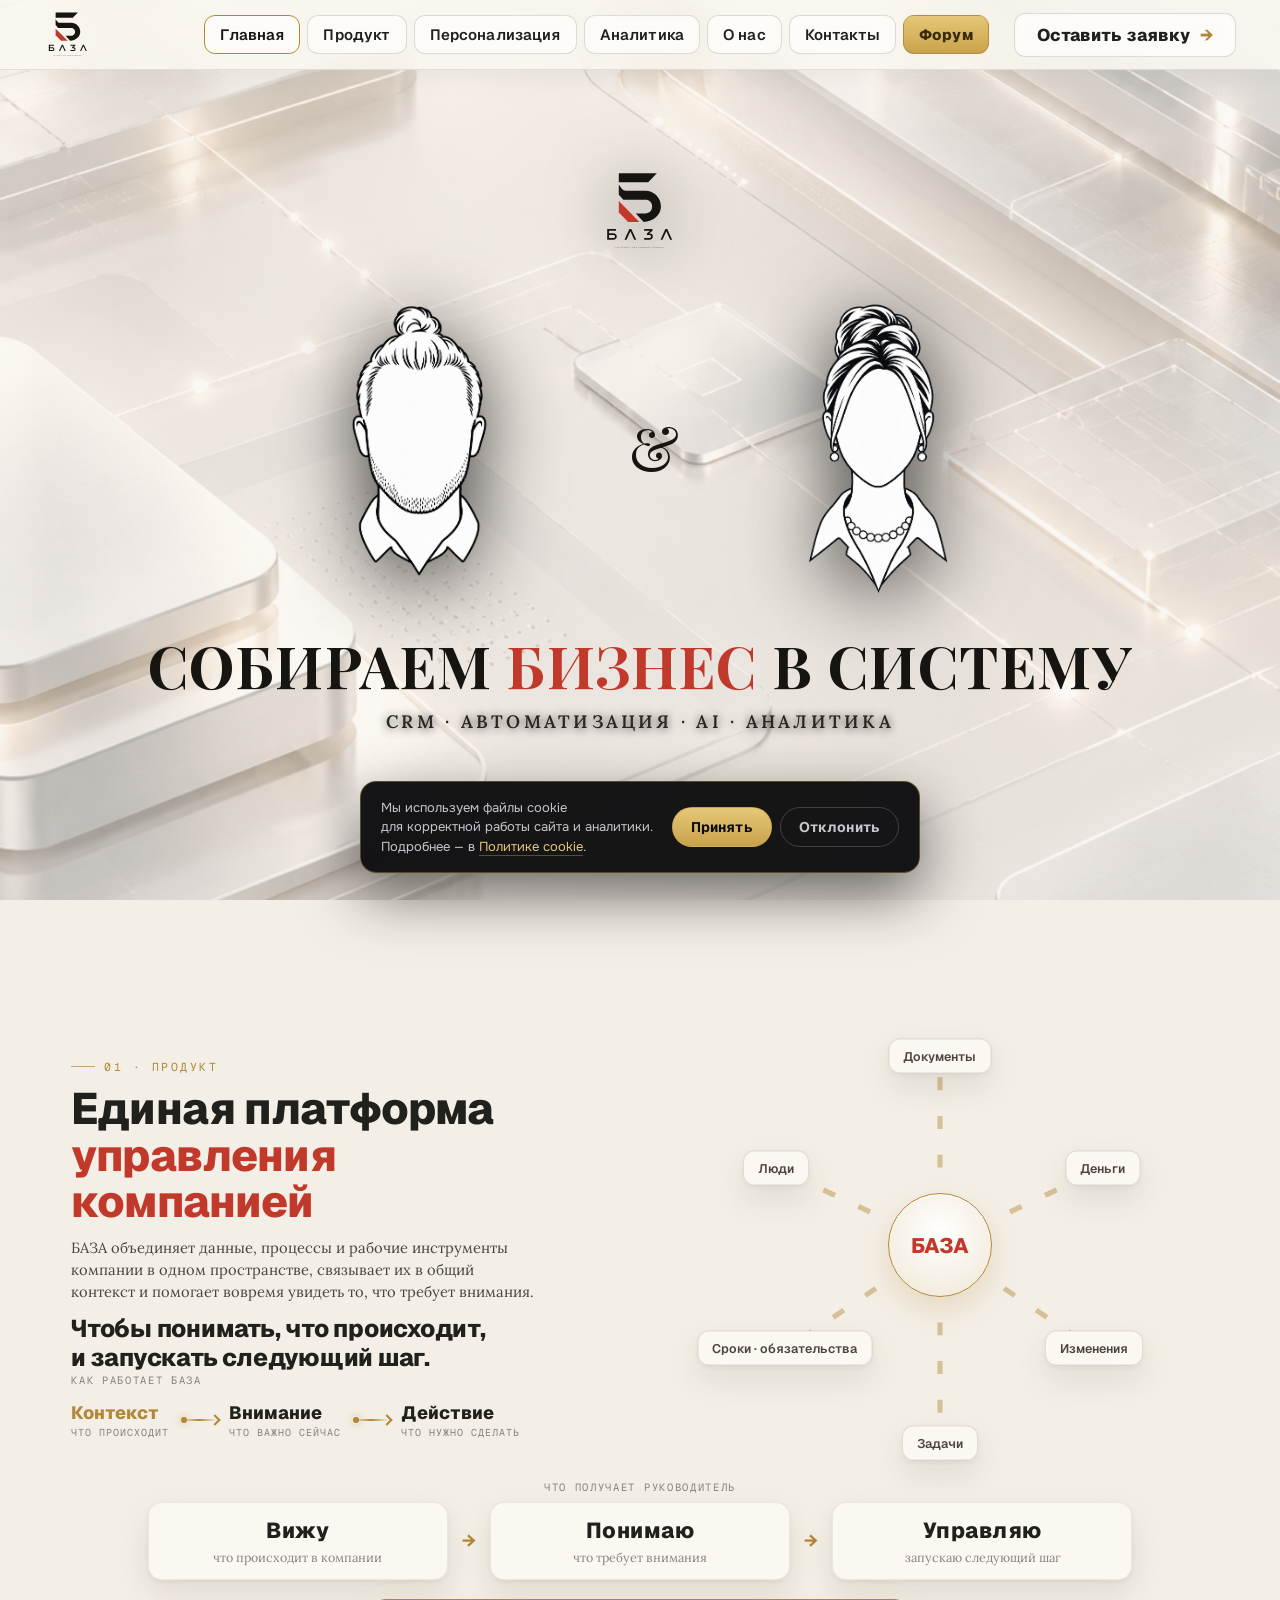
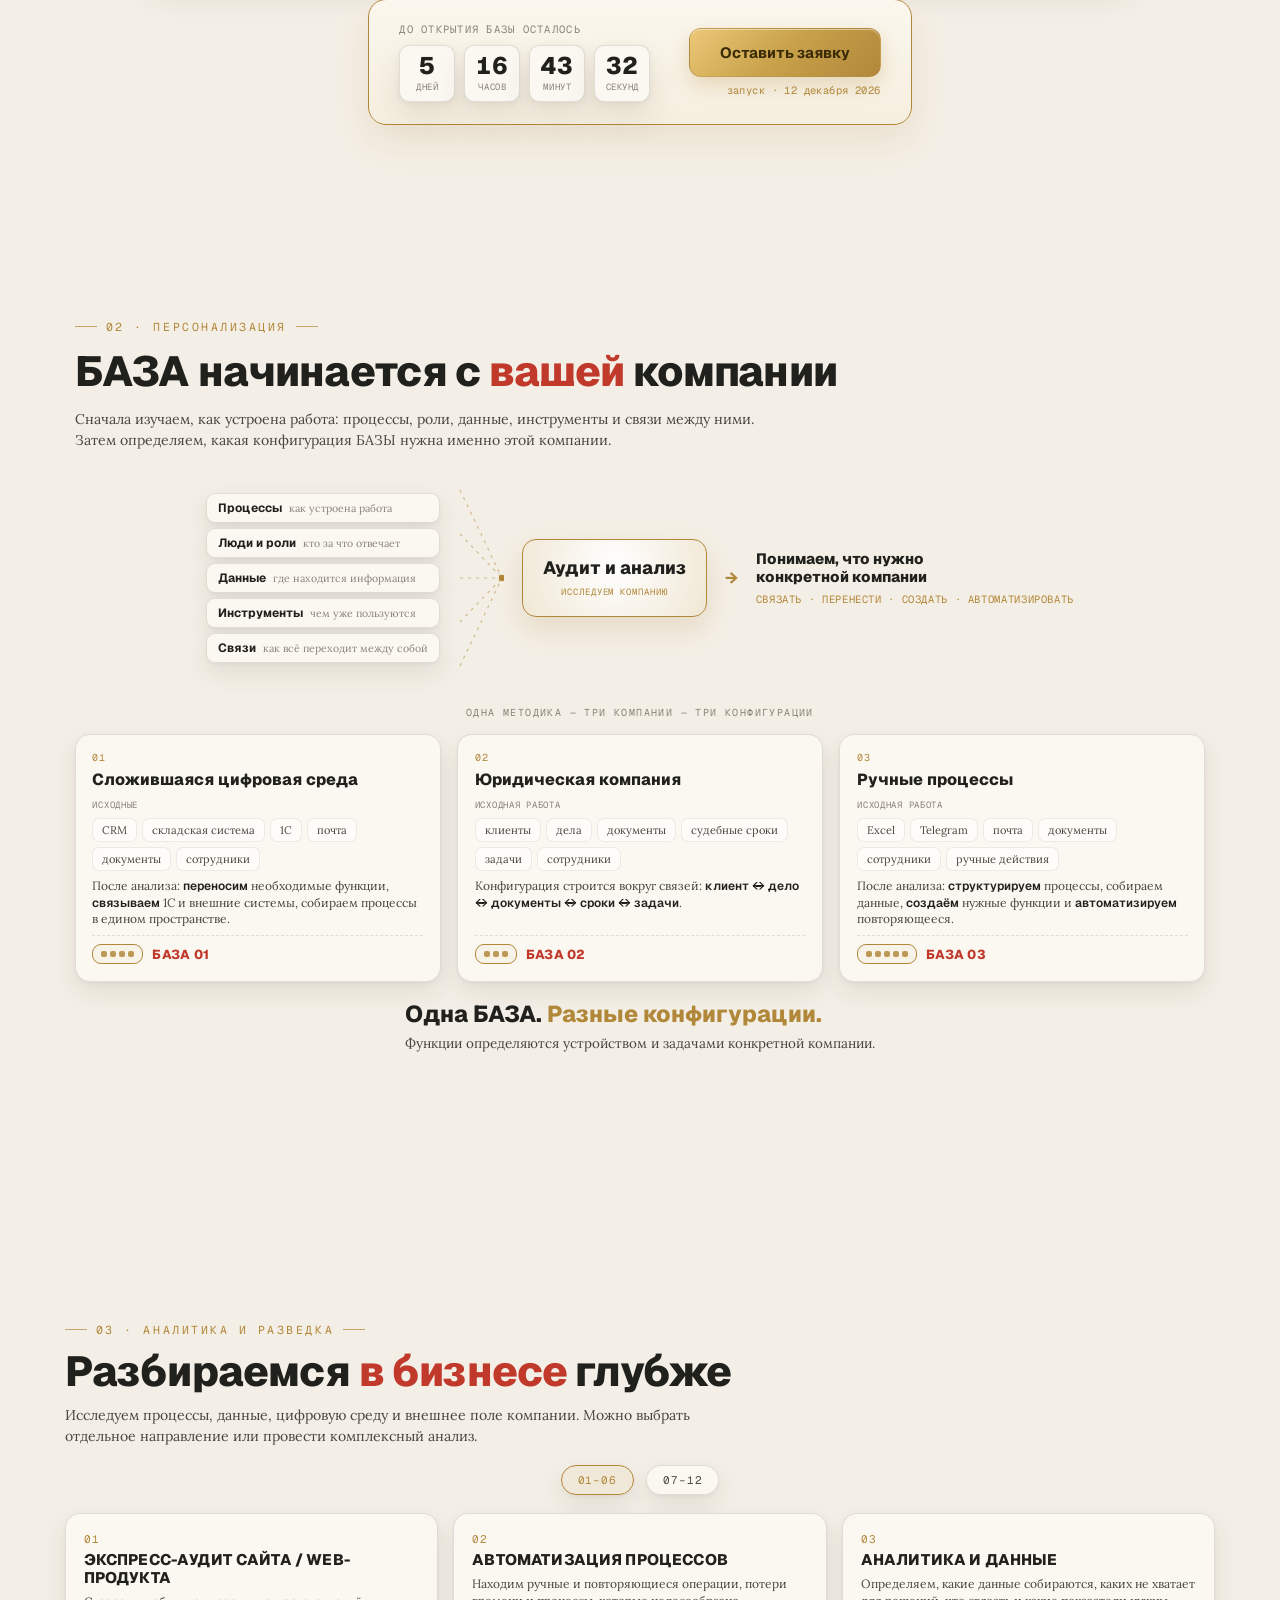
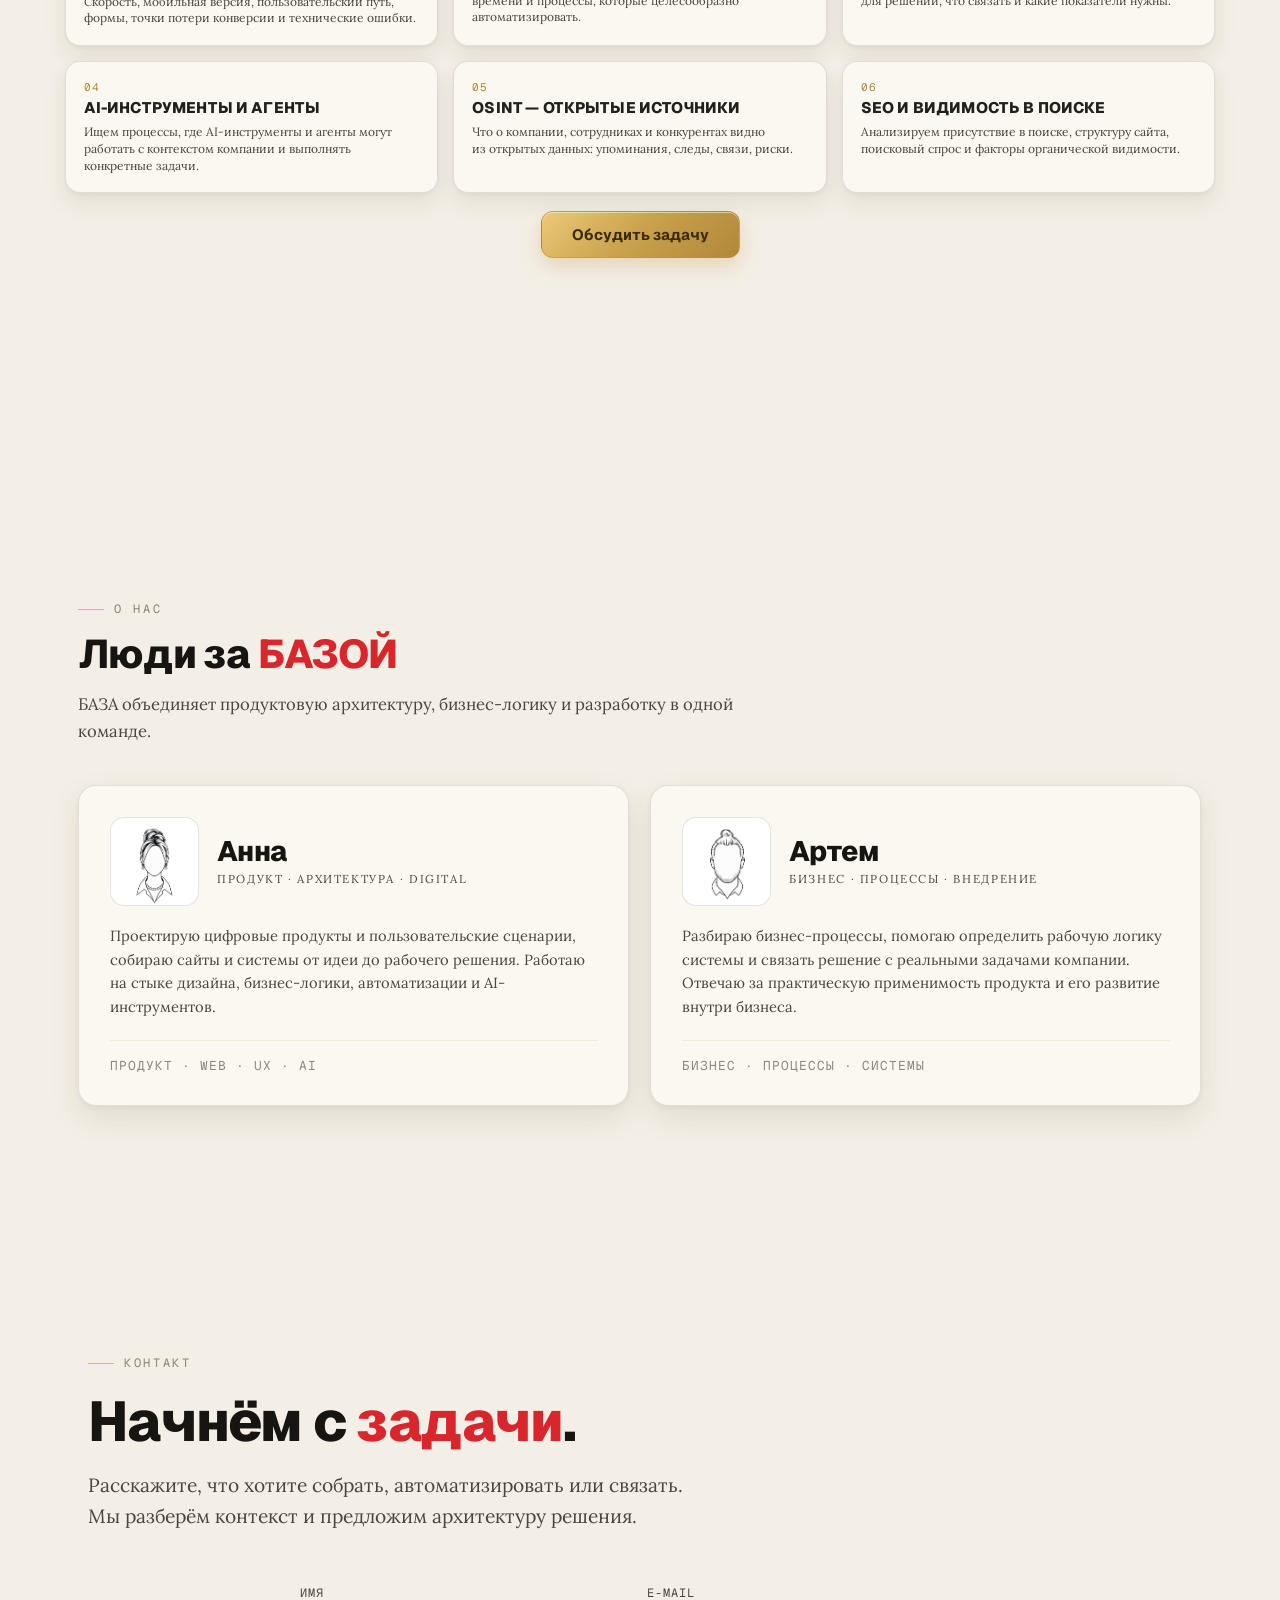
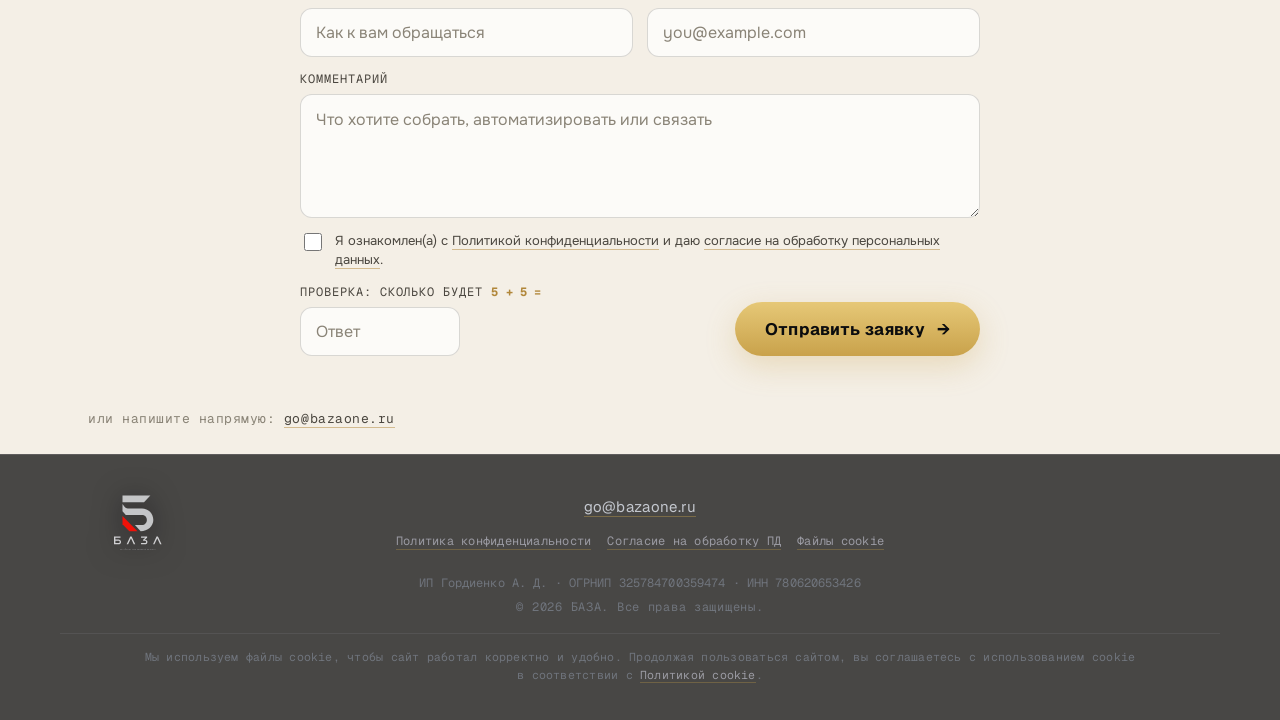
==== commit 70f45610: "Иконки без белого задника (flood-fill прозрачность); мобилка Блок 1 — отступ у «Как работает БАЗА», " ====
--- a/index.html
+++ b/index.html
@@ -14,7 +14,7 @@
   <link rel="stylesheet" href="css/fonts.css?v=2" />
   <link rel="stylesheet" href="css/menu.css?v=18" />
   <link rel="stylesheet" href="css/hero.css?v=37" />
-  <link rel="stylesheet" href="css/block1.css?v=49" />
+  <link rel="stylesheet" href="css/block1.css?v=50" />
   <link rel="stylesheet" href="css/persn.css?v=4" />
   <link rel="stylesheet" href="css/analytics.css?v=3" />
   <link rel="stylesheet" href="css/why.css?v=7" />
--- a/css/block1.css
+++ b/css/block1.css
@@ -77,7 +77,8 @@
   #block1 .b1__wrap{ gap:22px; padding-top:clamp(84px,12vh,120px); }
   #block1 .top{ grid-template-columns:1fr; }
   #block1 .viz{ width:min(320px,84%); margin-top:4px; }
-  #block1 .trio{ flex-wrap:wrap; } #block1 .tc{ flex:1 1 100%; max-width:none; } #block1 .tarrow{ transform:rotate(90deg); }
+  #block1 .trio{ flex-wrap:wrap; gap:10px; } #block1 .tc{ flex:0 0 auto; width:min(280px,86%); max-width:none; margin:0 auto; } #block1 .tarrow{ transform:rotate(90deg); }
+  #block1 .mini-lab{ margin-top:14px; }
   #block1 .launch{ align-self:stretch; flex-direction:column; align-items:center; text-align:center; }
   #block1 .cd{ justify-content:center; } #block1 .launch .act{ align-items:center; }
   /* надписи по центру, формула — в одну строку */
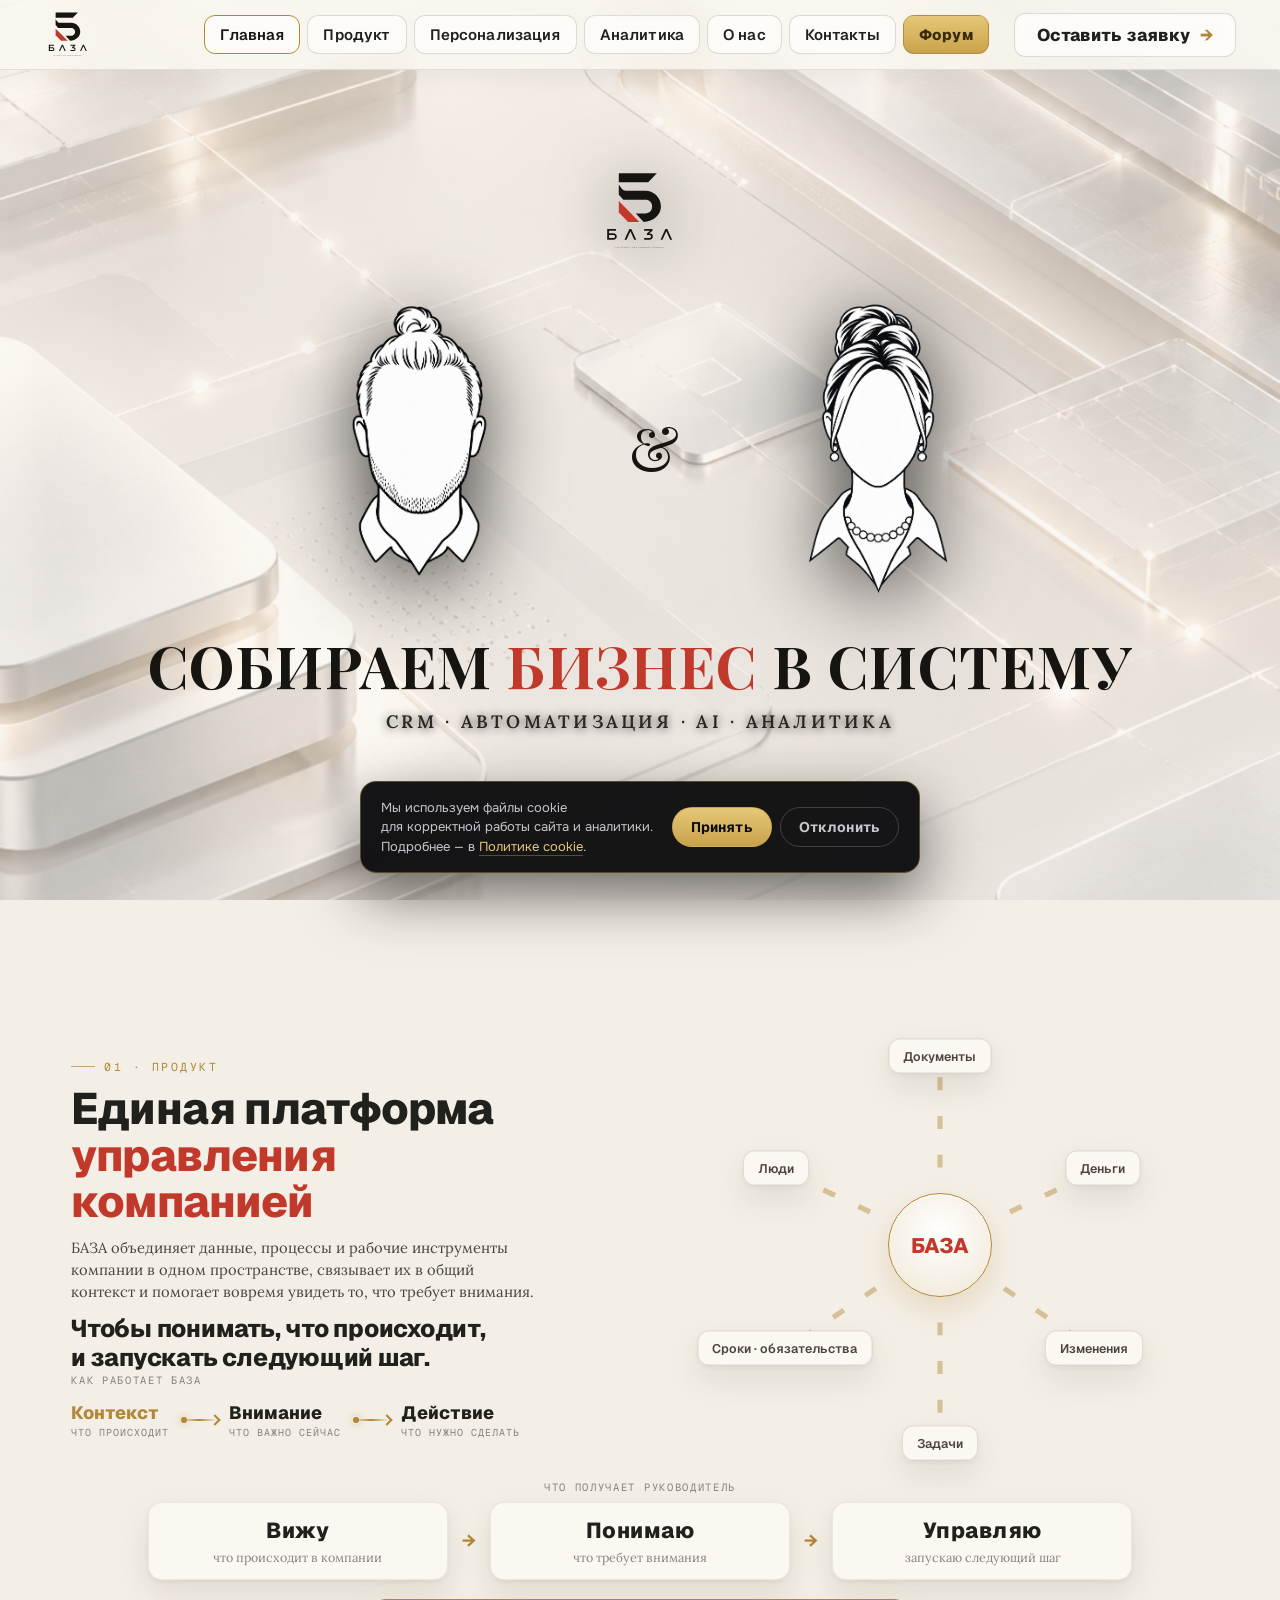
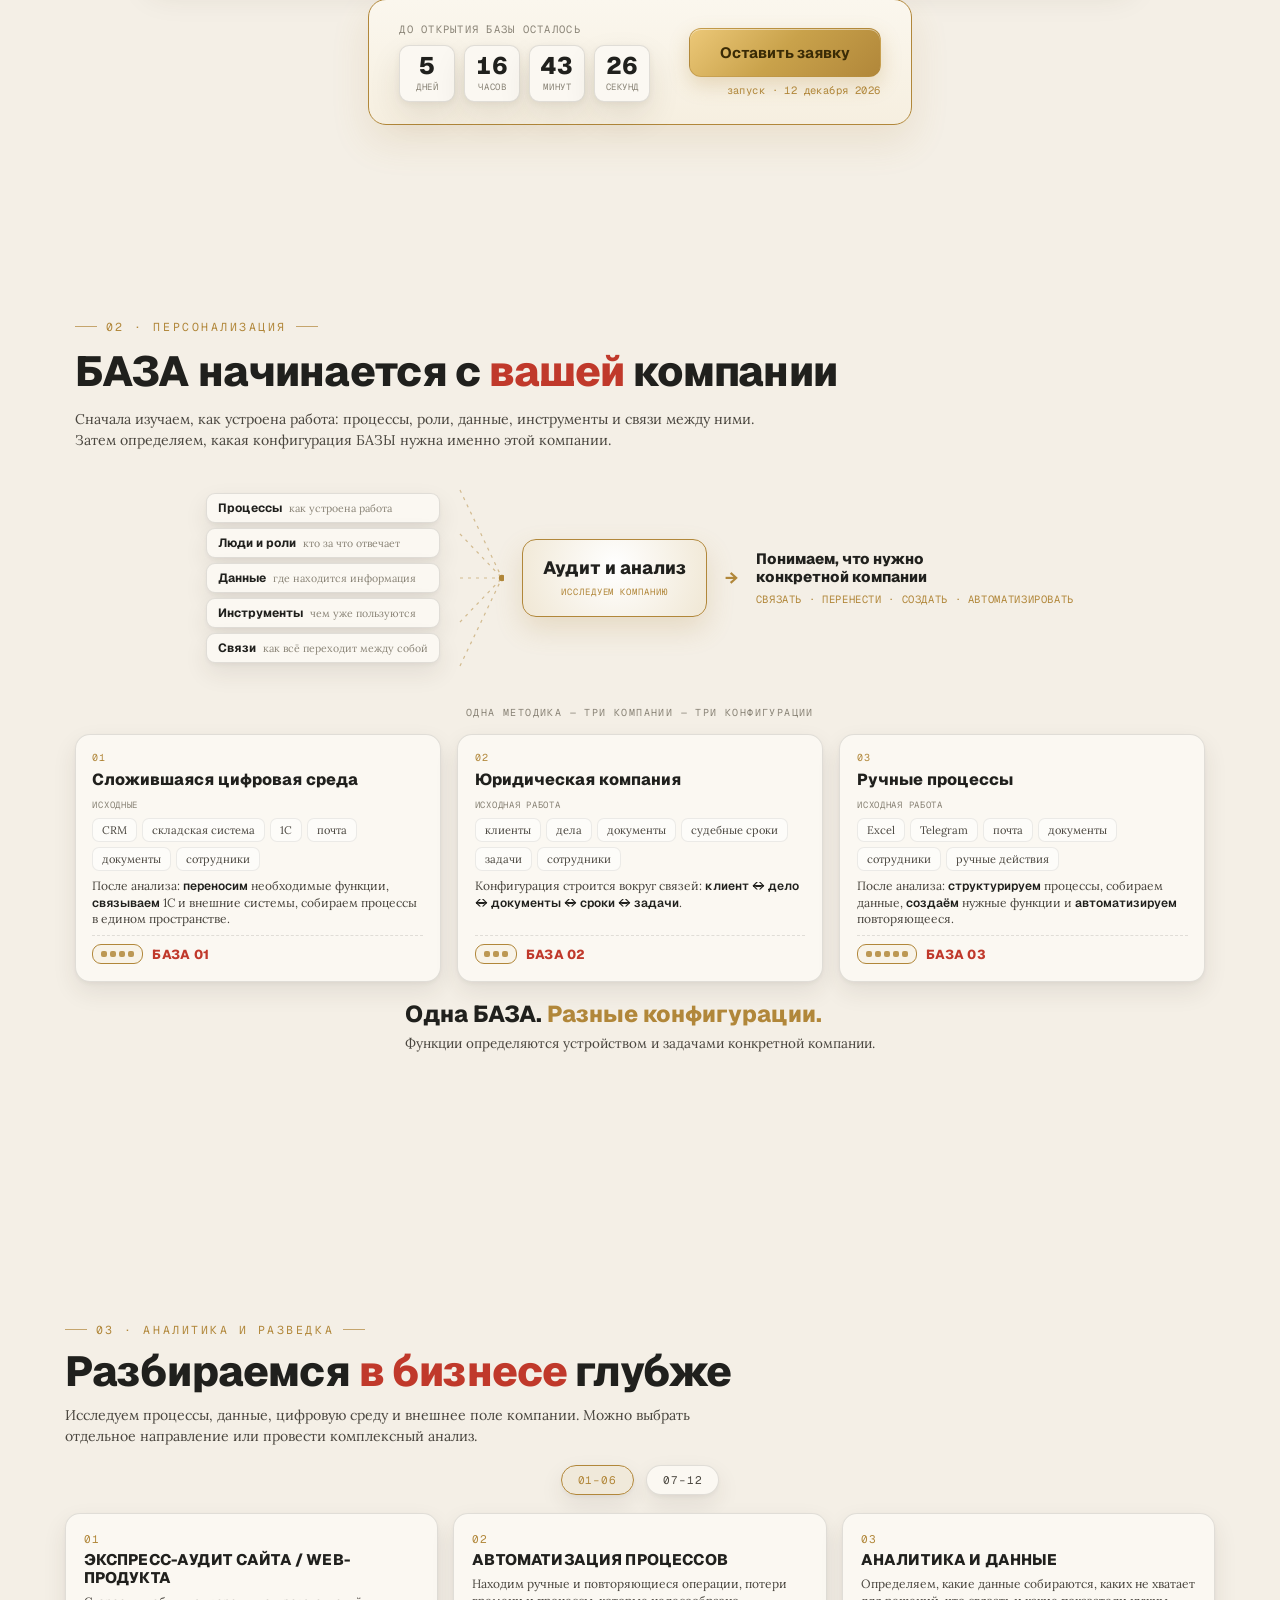
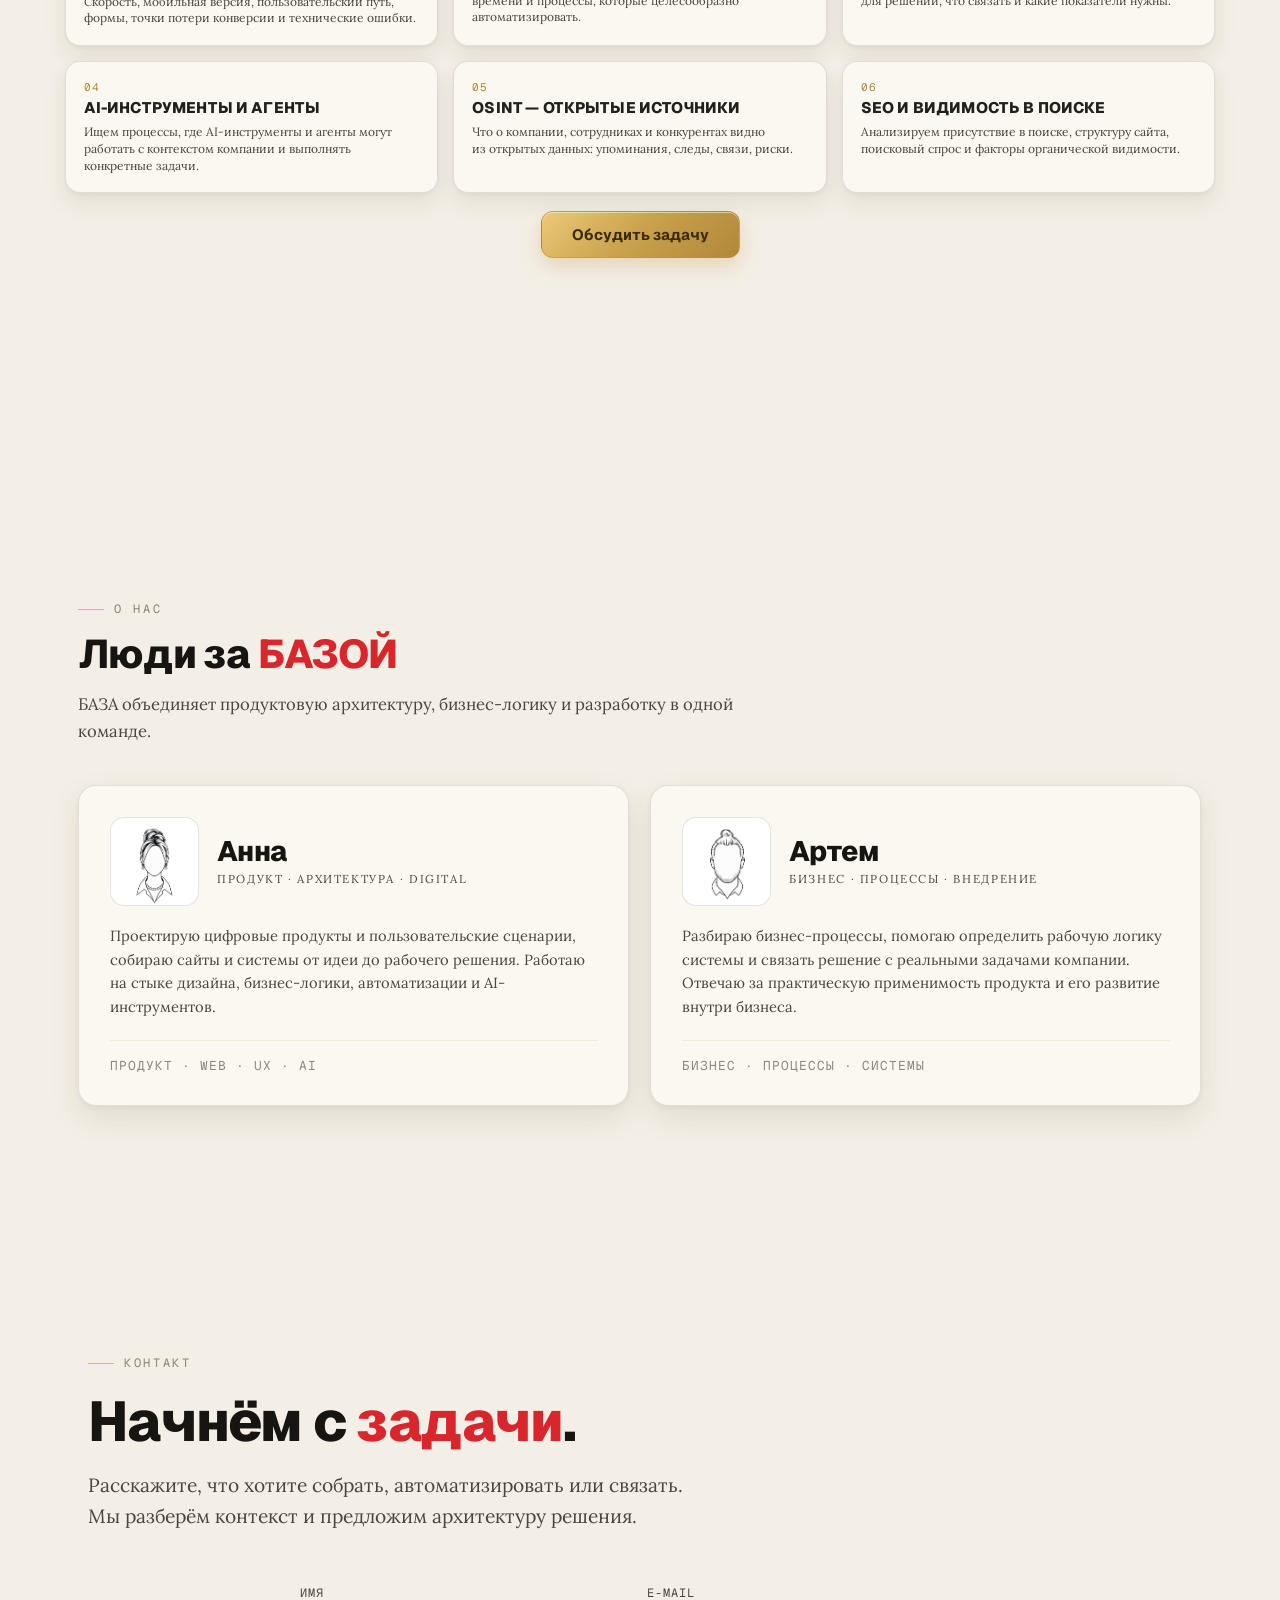
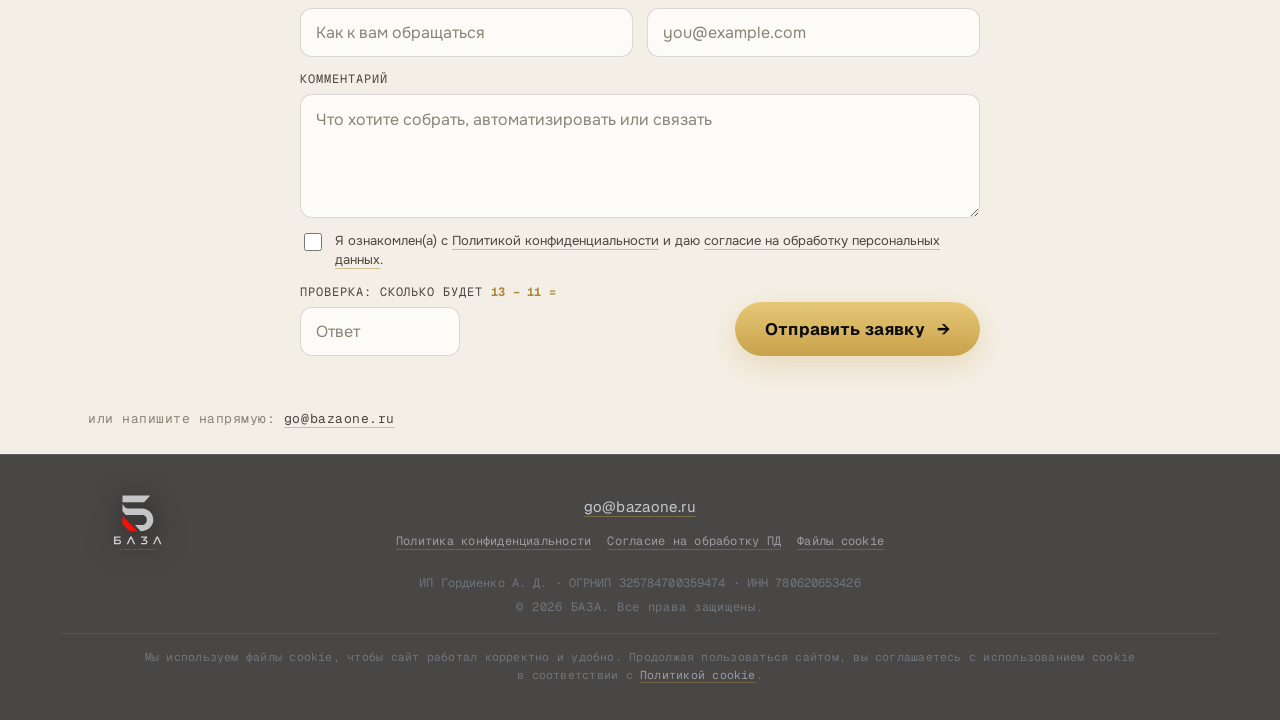
==== commit fad5a931: "Мобилка Блок 1: формула раздвинута (стрелки не наезжают); плашки Вижу/Понимаю/Управляю в ровный стол" ====
--- a/index.html
+++ b/index.html
@@ -14,7 +14,7 @@
   <link rel="stylesheet" href="css/fonts.css?v=2" />
   <link rel="stylesheet" href="css/menu.css?v=18" />
   <link rel="stylesheet" href="css/hero.css?v=37" />
-  <link rel="stylesheet" href="css/block1.css?v=50" />
+  <link rel="stylesheet" href="css/block1.css?v=51" />
   <link rel="stylesheet" href="css/persn.css?v=4" />
   <link rel="stylesheet" href="css/analytics.css?v=3" />
   <link rel="stylesheet" href="css/why.css?v=7" />
@@ -32,7 +32,7 @@
   <link rel="stylesheet" href="css/footer.css?v=10" />
   <link rel="stylesheet" href="css/cookie.css?v=2" />
   <link rel="stylesheet" href="css/reveal.css?v=1" />
-  <link rel="stylesheet" href="css/light.css?v=7" />
+  <link rel="stylesheet" href="css/light.css?v=8" />
 </head>
 <body>
   <!--
--- a/css/block1.css
+++ b/css/block1.css
@@ -77,7 +77,7 @@
   #block1 .b1__wrap{ gap:22px; padding-top:clamp(84px,12vh,120px); }
   #block1 .top{ grid-template-columns:1fr; }
   #block1 .viz{ width:min(320px,84%); margin-top:4px; }
-  #block1 .trio{ flex-wrap:wrap; gap:10px; } #block1 .tc{ flex:0 0 auto; width:min(280px,86%); max-width:none; margin:0 auto; } #block1 .tarrow{ transform:rotate(90deg); }
+  #block1 .trio{ flex-direction:column; align-items:center; gap:9px; } #block1 .tc{ flex:0 0 auto; width:min(280px,86%); max-width:none; } #block1 .tarrow{ transform:rotate(90deg); }
   #block1 .mini-lab{ margin-top:14px; }
   #block1 .launch{ align-self:stretch; flex-direction:column; align-items:center; text-align:center; }
   #block1 .cd{ justify-content:center; } #block1 .launch .act{ align-items:center; }
@@ -86,9 +86,9 @@
   #block1 .formula{ flex-wrap:nowrap; justify-content:center; }
 }
 @media (max-width:600px){
-  #block1 .formula{ gap:4px 6px; }
-  #block1 .fstep b{ font-size:13px; }
-  #block1 .fstep span{ font-size:8px; letter-spacing:.03em; }
-  #block1 .farrow{ width:15px; }
+  #block1 .formula{ gap:6px 10px; }
+  #block1 .fstep b{ font-size:12px; }
+  #block1 .fstep span{ font-size:7.5px; letter-spacing:.02em; }
+  #block1 .farrow{ width:16px; }
 }
 @media (prefers-reduced-motion: reduce){ #block1 *{ animation:none !important; } }
--- a/css/light.css
+++ b/css/light.css
@@ -78,3 +78,11 @@
 .mmenu__links a{ color:#20201d !important; }
 .mmenu__links a:hover, .mmenu__links a:active{ color:#161512 !important; text-shadow:0 0 20px rgba(177,135,58,.4) !important; }
 .mmenu__links a.mmenu__promo{ color:#3a2b06 !important; }
+/* кнопка «Оставить заявку» в мобильном меню — серебряная */
+.mmenu__cta{
+  color:#2a2620 !important;
+  background-color:transparent !important;
+  background-image:linear-gradient(135deg,#f6f6f8 0%,#dcdce1 38%,#c7c7cd 52%,#eaeaef 72%,#f6f6f8 100%) !important;
+  border-color:rgba(30,26,20,.2) !important;
+  box-shadow:0 8px 20px rgba(60,48,30,.16), inset 0 1px 0 rgba(255,255,255,.75) !important;
+}
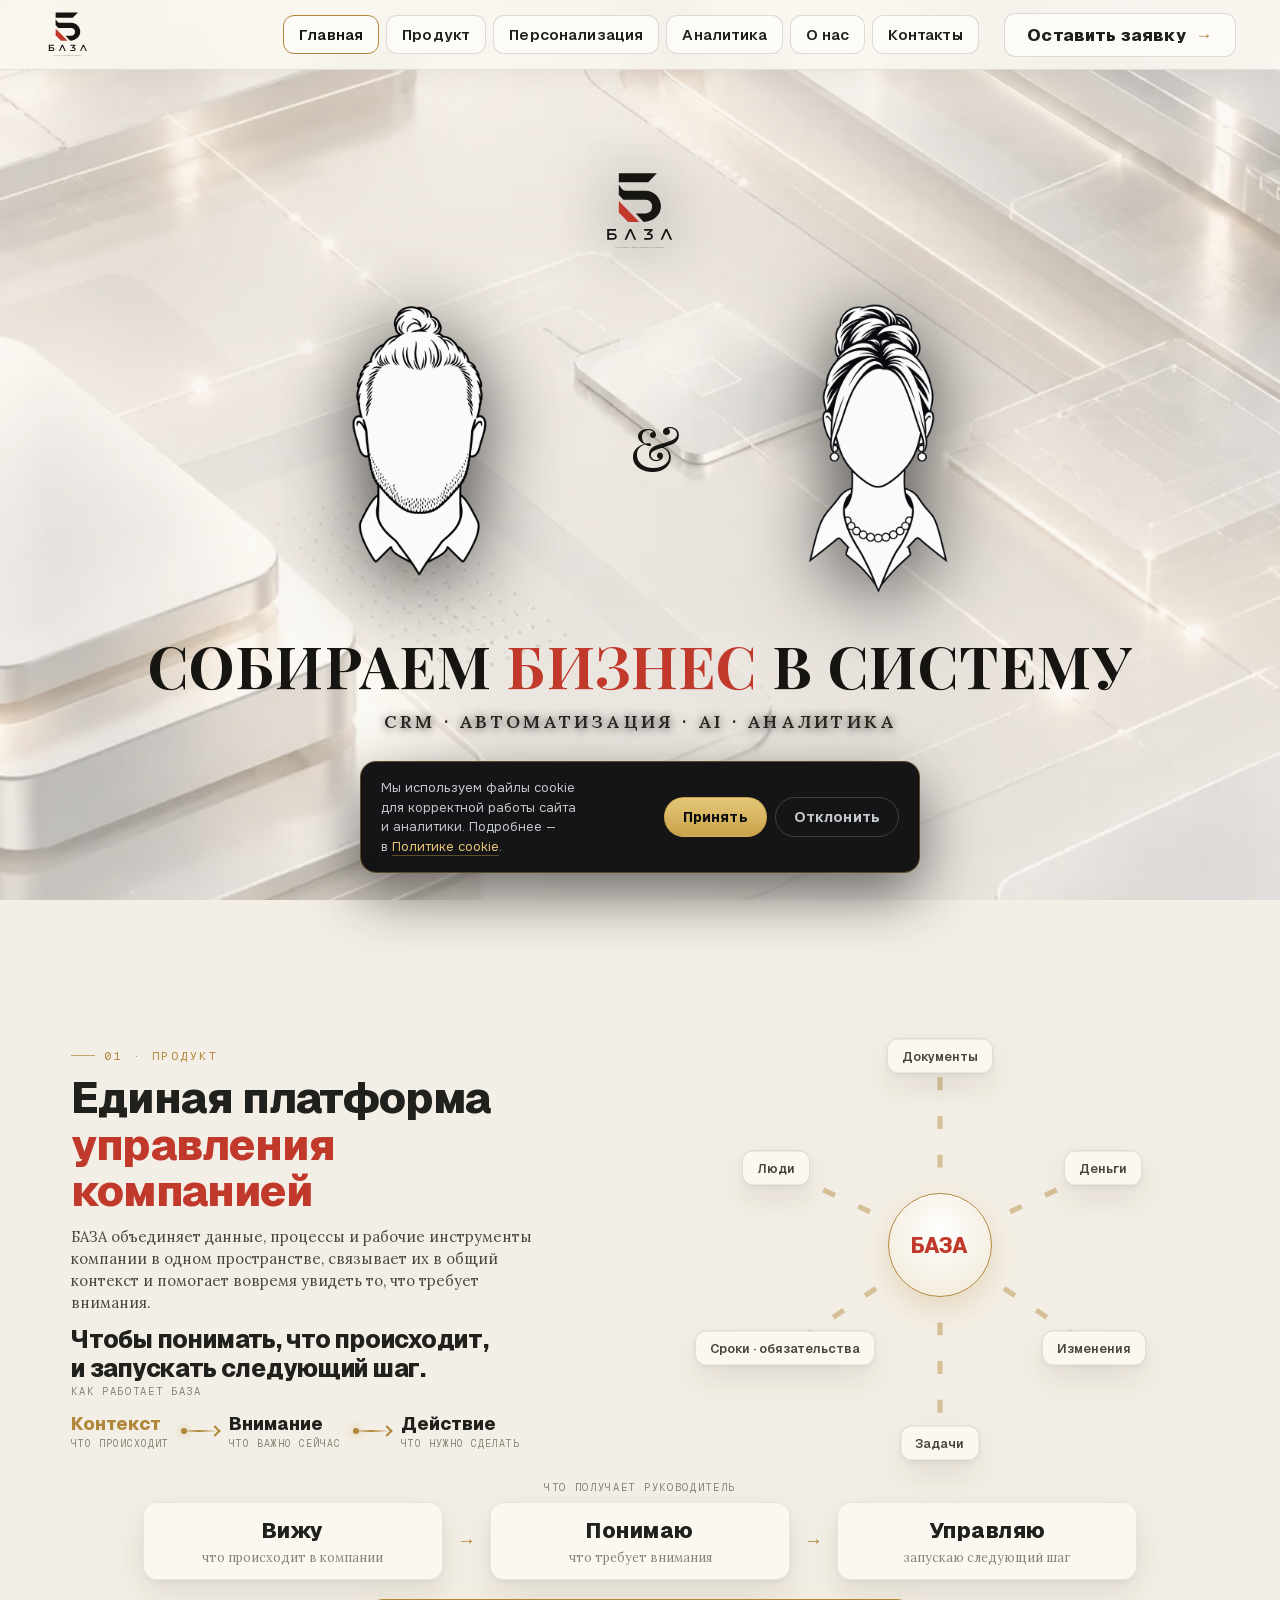
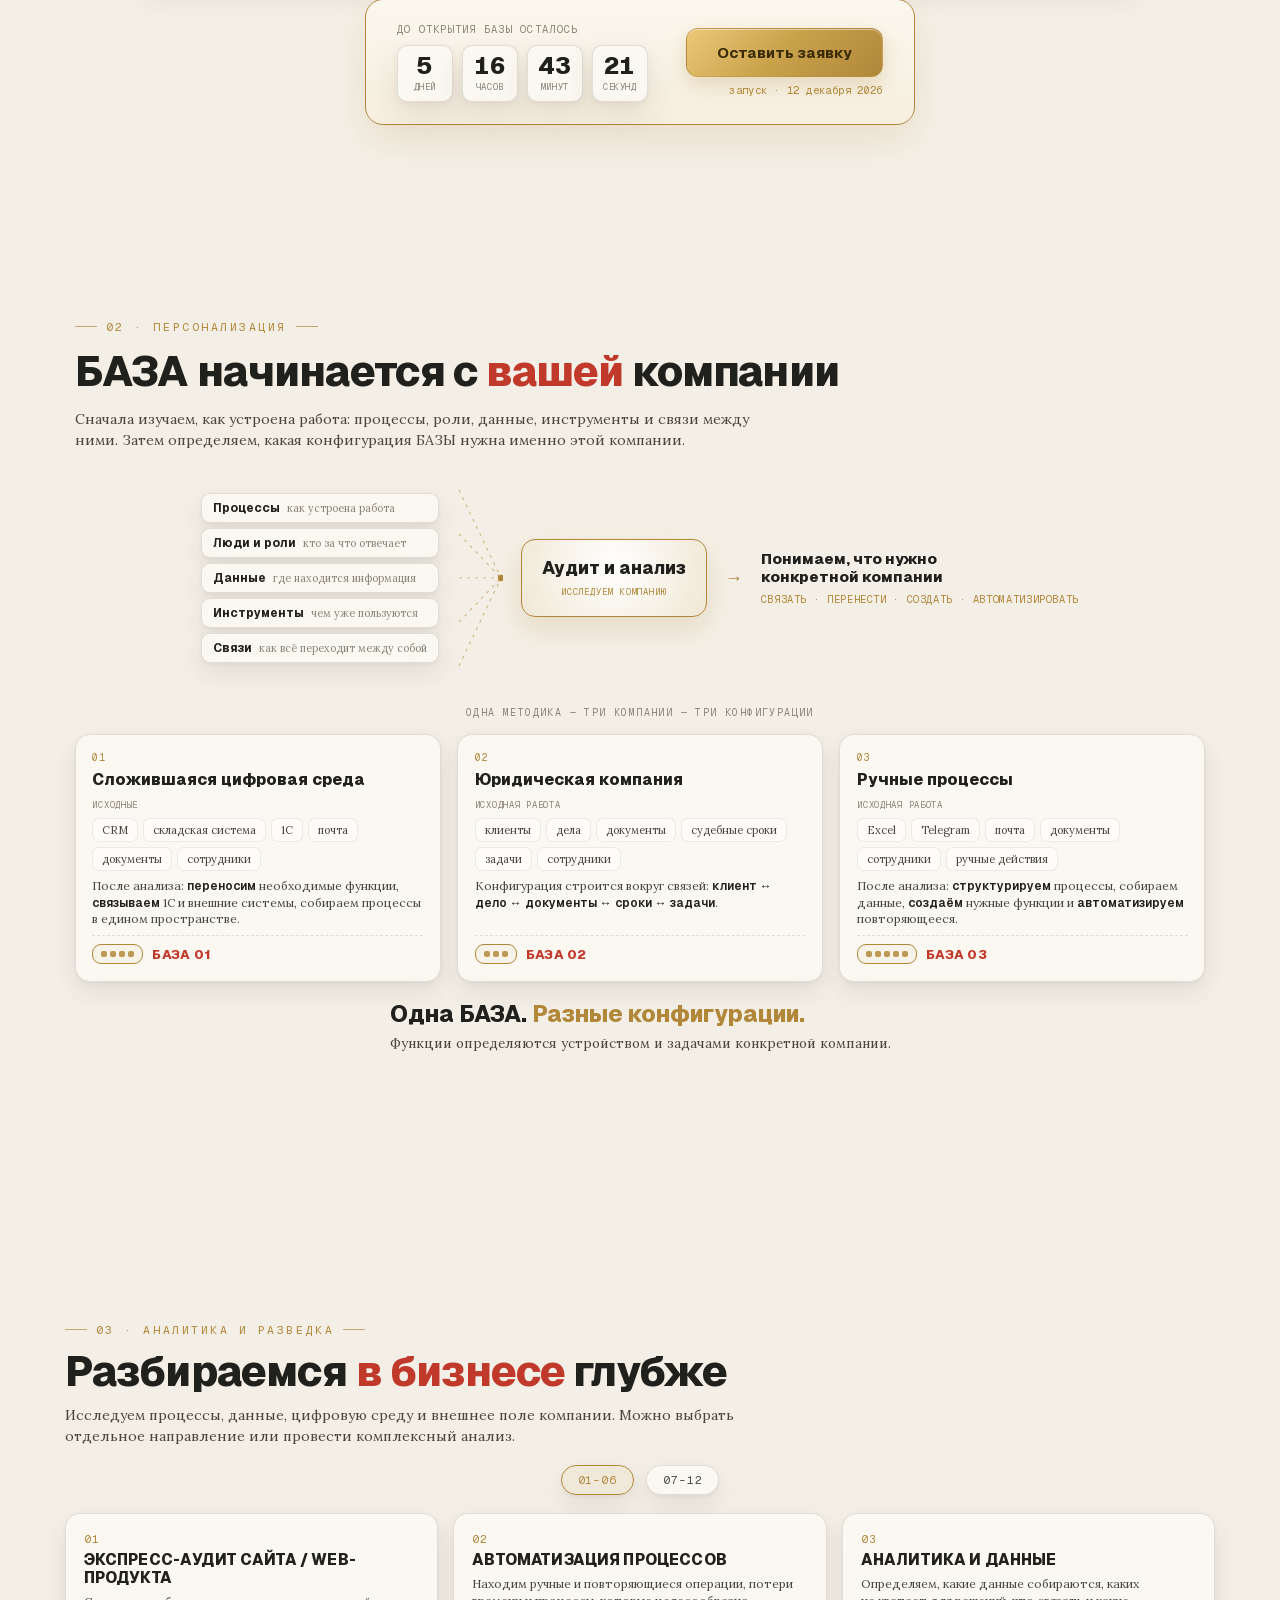
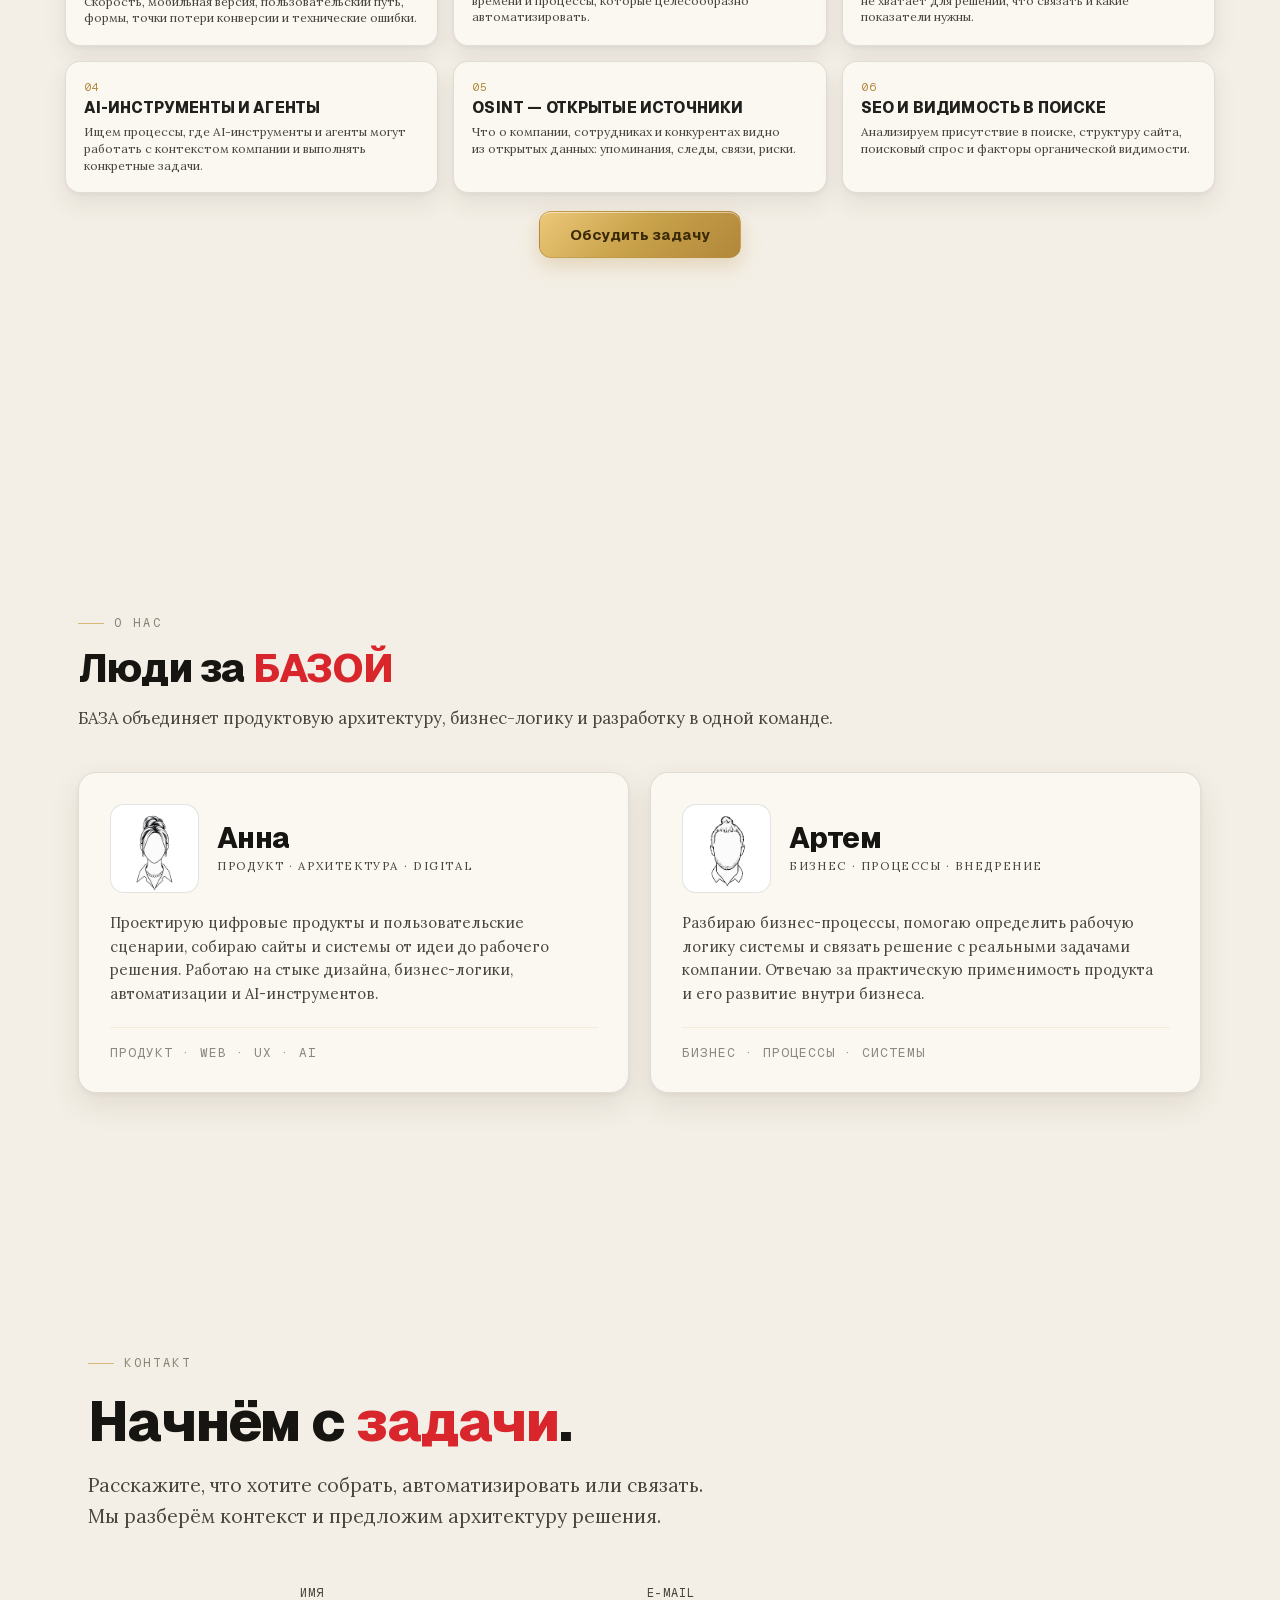
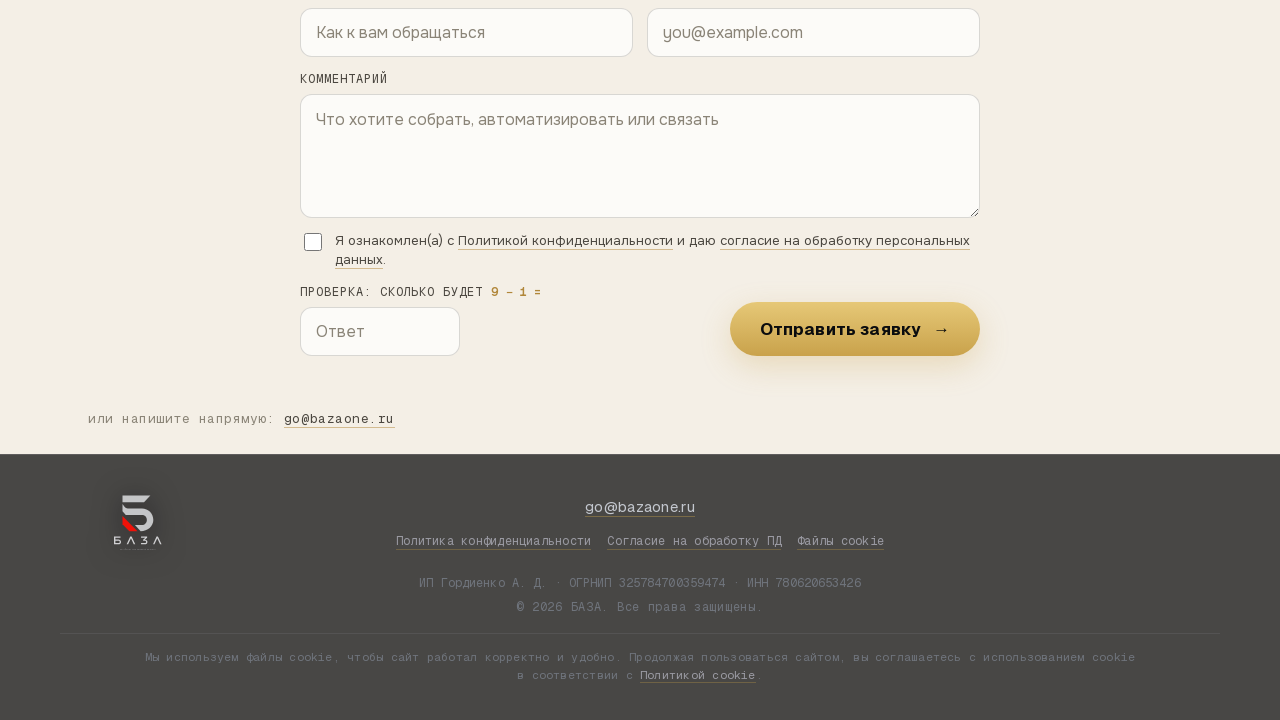
==== commit 3c743f7e: "SEO, превью ссылок, надёжные формы, локальные шрифты, 404 - формы: общий js/lead-send.js — таймаут 1" ====
--- a/index.html
+++ b/index.html
@@ -3,20 +3,30 @@
 <head>
   <meta charset="utf-8" />
   <meta name="viewport" content="width=device-width, initial-scale=1, viewport-fit=cover" />
-  <!-- Адрес приёма заявок (send.php на сервере). Пусто = отправка через mailto. -->
+  <!-- Адрес приёма заявок (send.php). При переезде сервера меняется ТОЛЬКО здесь и в forum/index.html. -->
   <meta name="form-endpoint" content="https://api.bazaone.ru/send.php" />
   <title>БАЗА — CRM и автоматизация под ваш бизнес</title>
   <meta name="description" content="БАЗА — CRM и автоматизация под ваш бизнес: воронки, аналитика, ИИ-агенты, конкурентный и OSINT-анализ, аудит рисков по 152-ФЗ. Данные, процессы и команда в одной рабочей системе." />
+  <link rel="canonical" href="https://bazaone.ru/" />
+  <meta property="og:type" content="website" />
+  <meta property="og:site_name" content="БАЗА" />
+  <meta property="og:locale" content="ru_RU" />
+  <meta property="og:url" content="https://bazaone.ru/" />
+  <meta property="og:title" content="БАЗА — CRM и автоматизация под ваш бизнес" />
+  <meta property="og:description" content="БАЗА — CRM и автоматизация под ваш бизнес: воронки, аналитика, ИИ-агенты, конкурентный и OSINT-анализ, аудит рисков по 152-ФЗ. Данные, процессы и команда в одной рабочей системе." />
+  <meta property="og:image" content="https://bazaone.ru/assets/og-image.jpg" />
+  <meta property="og:image:width" content="1200" />
+  <meta property="og:image:height" content="630" />
+  <meta property="og:image:alt" content="БАЗА — собираем бизнес в систему: CRM, автоматизация, AI, аналитика" />
+  <meta name="twitter:card" content="summary_large_image" />
   <link rel="icon" href="data:image/svg+xml,%3Csvg xmlns='http://www.w3.org/2000/svg' viewBox='0 0 32 32'%3E%3Crect width='32' height='32' rx='7' fill='%2308080a'/%3E%3Ctext x='16' y='23' font-family='Arial,sans-serif' font-size='20' font-weight='900' fill='%23f5f5f7' text-anchor='middle'%3E%D0%91%3C/text%3E%3C/svg%3E" />
-  <link rel="preconnect" href="https://fonts.googleapis.com">
-  <link rel="preconnect" href="https://fonts.gstatic.com" crossorigin>
-  <link href="https://fonts.googleapis.com/css2?family=Geist:wght@300..900&family=Lora:ital,wght@0,400..600;1,400&family=Onest:wght@400..700&family=Geist+Mono:wght@400..600&family=JetBrains+Mono:wght@400..600&display=swap" rel="stylesheet">
+  <link rel="stylesheet" href="css/webfonts.css?v=1" />
   <link rel="stylesheet" href="css/fonts.css?v=2" />
   <link rel="stylesheet" href="css/menu.css?v=18" />
   <link rel="stylesheet" href="css/hero.css?v=37" />
   <link rel="stylesheet" href="css/block1.css?v=51" />
-  <link rel="stylesheet" href="css/persn.css?v=4" />
-  <link rel="stylesheet" href="css/analytics.css?v=3" />
+  <link rel="stylesheet" href="css/persn.css?v=5" />
+  <link rel="stylesheet" href="css/analytics.css?v=4" />
   <link rel="stylesheet" href="css/why.css?v=7" />
   <link rel="stylesheet" href="css/how.css?v=3" />
   <link rel="stylesheet" href="css/kit.css?v=2" />
@@ -28,11 +38,11 @@
   <link rel="stylesheet" href="css/block3.css?v=3" />
   <link rel="stylesheet" href="css/block4.css?v=2" />
   <link rel="stylesheet" href="css/block5.css?v=1" />
-  <link rel="stylesheet" href="css/block6.css?v=4" />
+  <link rel="stylesheet" href="css/block6.css?v=5" />
   <link rel="stylesheet" href="css/footer.css?v=10" />
   <link rel="stylesheet" href="css/cookie.css?v=2" />
   <link rel="stylesheet" href="css/reveal.css?v=1" />
-  <link rel="stylesheet" href="css/light.css?v=8" />
+  <link rel="stylesheet" href="css/light.css?v=9" />
 </head>
 <body>
   <!--
@@ -55,7 +65,6 @@
         <a href="#analytics" data-spy="analytics">Аналитика</a>
         <a href="#block5" data-spy="block5">О&nbsp;нас</a>
         <a href="#block6" data-spy="block6">Контакты</a>
-        <a href="/forum/" class="nav__promo">Форум</a>
       </nav>
       <a class="nav__cta" href="#block6">Оставить заявку</a>
       <button class="nav__burger" type="button" data-burger
@@ -75,7 +84,6 @@
       <a href="#analytics">Аналитика</a>
       <a href="#block5">О&nbsp;нас</a>
       <a href="#block6">Контакты</a>
-      <a href="/forum/" class="mmenu__promo">Форум</a>
     </nav>
     <a class="mmenu__cta" href="#block6">Оставить заявку</a>
   </div>
@@ -106,7 +114,7 @@
         <div class="top">
           <div>
             <p class="eyebrow">01 · Продукт</p>
-            <h1 class="h-title">Единая платформа <span class="r">управления компанией</span></h1>
+            <h2 class="h-title">Единая платформа <span class="r">управления компанией</span></h2>
             <p class="sub">БАЗА объединяет данные, процессы и&nbsp;рабочие инструменты компании в&nbsp;одном пространстве, связывает их в&nbsp;общий контекст и&nbsp;помогает вовремя увидеть то, что&nbsp;требует внимания.</p>
             <p class="tagline">Чтобы понимать, что&nbsp;происходит, и&nbsp;запускать следующий шаг.</p>
             <p class="mini-lab">Как работает БАЗА</p>
@@ -167,7 +175,7 @@
     <section class="persn" id="personalization" aria-label="Персонализация">
       <div class="wrap" data-reveal>
         <p class="eyebrow">02 · Персонализация</p>
-        <h1 class="ptitle">БАЗА начинается с&nbsp;<span class="r">вашей</span> компании</h1>
+        <h2 class="ptitle">БАЗА начинается с&nbsp;<span class="r">вашей</span> компании</h2>
         <p class="psub">Сначала изучаем, как устроена работа: процессы, роли, данные, инструменты и&nbsp;связи между ними. Затем определяем, какая конфигурация БАЗЫ нужна именно этой компании.</p>
 
         <div class="research">
@@ -230,7 +238,7 @@
       <div class="wrap" data-reveal>
         <div class="head">
           <p class="eyebrow">03 · Аналитика и разведка</p>
-          <h1 class="title">Разбираемся <span class="r">в&nbsp;бизнесе</span> глубже</h1>
+          <h2 class="title">Разбираемся <span class="r">в&nbsp;бизнесе</span> глубже</h2>
           <p class="sub">Исследуем процессы, данные, цифровую среду и&nbsp;внешнее поле компании. Можно выбрать отдельное направление или провести комплексный анализ.</p>
         </div>
 
@@ -960,7 +968,8 @@
   <script src="js/block3.js" defer></script>
   <script src="js/block4.js" defer></script>
   <script src="js/reveal.js" defer></script>
-  <script src="js/form.js?v=3" defer></script>
+  <script src="js/lead-send.js?v=1" defer></script>
+  <script src="js/form.js?v=4" defer></script>
   <script>
   /* Блок 1 — счётчик до открытия БАЗЫ (12 декабря 2026) */
   (function(){
--- a/css/webfonts.css
+++ b/css/webfonts.css
@@ -0,0 +1,182 @@
+/* Шрифты Google, размещённые локально (без запросов к серверам Google — 152-ФЗ).
+   Подмножества: cyrillic, latin, latin-ext. Источник: fonts.googleapis.com css2. */
+
+/* Geist normal — cyrillic */
+@font-face {
+  font-family: 'Geist';
+  font-style: normal;
+  font-weight: 300 900;
+  font-display: swap;
+  src: url(../assets/fonts/geist-cyrillic.woff2) format('woff2');
+  unicode-range: U+0301, U+0400-045F, U+0490-0491, U+04B0-04B1, U+2116;
+}
+
+/* Geist normal — latin-ext */
+@font-face {
+  font-family: 'Geist';
+  font-style: normal;
+  font-weight: 300 900;
+  font-display: swap;
+  src: url(../assets/fonts/geist-latin-ext.woff2) format('woff2');
+  unicode-range: U+0100-02BA, U+02BD-02C5, U+02C7-02CC, U+02CE-02D7, U+02DD-02FF, U+0304, U+0308, U+0329, U+1D00-1DBF, U+1E00-1E9F, U+1EF2-1EFF, U+2020, U+20A0-20AB, U+20AD-20C0, U+2113, U+2C60-2C7F, U+A720-A7FF;
+}
+
+/* Geist normal — latin */
+@font-face {
+  font-family: 'Geist';
+  font-style: normal;
+  font-weight: 300 900;
+  font-display: swap;
+  src: url(../assets/fonts/geist-latin.woff2) format('woff2');
+  unicode-range: U+0000-00FF, U+0131, U+0152-0153, U+02BB-02BC, U+02C6, U+02DA, U+02DC, U+0304, U+0308, U+0329, U+2000-206F, U+20AC, U+2122, U+2191, U+2193, U+2212, U+2215, U+FEFF, U+FFFD;
+}
+
+/* Geist Mono normal — cyrillic */
+@font-face {
+  font-family: 'Geist Mono';
+  font-style: normal;
+  font-weight: 400 600;
+  font-display: swap;
+  src: url(../assets/fonts/geist-mono-cyrillic.woff2) format('woff2');
+  unicode-range: U+0301, U+0400-045F, U+0490-0491, U+04B0-04B1, U+2116;
+}
+
+/* Geist Mono normal — latin-ext */
+@font-face {
+  font-family: 'Geist Mono';
+  font-style: normal;
+  font-weight: 400 600;
+  font-display: swap;
+  src: url(../assets/fonts/geist-mono-latin-ext.woff2) format('woff2');
+  unicode-range: U+0100-02BA, U+02BD-02C5, U+02C7-02CC, U+02CE-02D7, U+02DD-02FF, U+0304, U+0308, U+0329, U+1D00-1DBF, U+1E00-1E9F, U+1EF2-1EFF, U+2020, U+20A0-20AB, U+20AD-20C0, U+2113, U+2C60-2C7F, U+A720-A7FF;
+}
+
+/* Geist Mono normal — latin */
+@font-face {
+  font-family: 'Geist Mono';
+  font-style: normal;
+  font-weight: 400 600;
+  font-display: swap;
+  src: url(../assets/fonts/geist-mono-latin.woff2) format('woff2');
+  unicode-range: U+0000-00FF, U+0131, U+0152-0153, U+02BB-02BC, U+02C6, U+02DA, U+02DC, U+0304, U+0308, U+0329, U+2000-206F, U+20AC, U+2122, U+2191, U+2193, U+2212, U+2215, U+FEFF, U+FFFD;
+}
+
+/* JetBrains Mono normal — cyrillic */
+@font-face {
+  font-family: 'JetBrains Mono';
+  font-style: normal;
+  font-weight: 400 600;
+  font-display: swap;
+  src: url(../assets/fonts/jetbrains-mono-cyrillic.woff2) format('woff2');
+  unicode-range: U+0301, U+0400-045F, U+0490-0491, U+04B0-04B1, U+2116;
+}
+
+/* JetBrains Mono normal — latin-ext */
+@font-face {
+  font-family: 'JetBrains Mono';
+  font-style: normal;
+  font-weight: 400 600;
+  font-display: swap;
+  src: url(../assets/fonts/jetbrains-mono-latin-ext.woff2) format('woff2');
+  unicode-range: U+0100-02BA, U+02BD-02C5, U+02C7-02CC, U+02CE-02D7, U+02DD-02FF, U+0304, U+0308, U+0329, U+1D00-1DBF, U+1E00-1E9F, U+1EF2-1EFF, U+2020, U+20A0-20AB, U+20AD-20C0, U+2113, U+2C60-2C7F, U+A720-A7FF;
+}
+
+/* JetBrains Mono normal — latin */
+@font-face {
+  font-family: 'JetBrains Mono';
+  font-style: normal;
+  font-weight: 400 600;
+  font-display: swap;
+  src: url(../assets/fonts/jetbrains-mono-latin.woff2) format('woff2');
+  unicode-range: U+0000-00FF, U+0131, U+0152-0153, U+02BB-02BC, U+02C6, U+02DA, U+02DC, U+0304, U+0308, U+0329, U+2000-206F, U+20AC, U+2122, U+2191, U+2193, U+2212, U+2215, U+FEFF, U+FFFD;
+}
+
+/* Lora italic — cyrillic */
+@font-face {
+  font-family: 'Lora';
+  font-style: italic;
+  font-weight: 400;
+  font-display: swap;
+  src: url(../assets/fonts/lora-italic-cyrillic.woff2) format('woff2');
+  unicode-range: U+0301, U+0400-045F, U+0490-0491, U+04B0-04B1, U+2116;
+}
+
+/* Lora italic — latin-ext */
+@font-face {
+  font-family: 'Lora';
+  font-style: italic;
+  font-weight: 400;
+  font-display: swap;
+  src: url(../assets/fonts/lora-italic-latin-ext.woff2) format('woff2');
+  unicode-range: U+0100-02BA, U+02BD-02C5, U+02C7-02CC, U+02CE-02D7, U+02DD-02FF, U+0304, U+0308, U+0329, U+1D00-1DBF, U+1E00-1E9F, U+1EF2-1EFF, U+2020, U+20A0-20AB, U+20AD-20C0, U+2113, U+2C60-2C7F, U+A720-A7FF;
+}
+
+/* Lora italic — latin */
+@font-face {
+  font-family: 'Lora';
+  font-style: italic;
+  font-weight: 400;
+  font-display: swap;
+  src: url(../assets/fonts/lora-italic-latin.woff2) format('woff2');
+  unicode-range: U+0000-00FF, U+0131, U+0152-0153, U+02BB-02BC, U+02C6, U+02DA, U+02DC, U+0304, U+0308, U+0329, U+2000-206F, U+20AC, U+2122, U+2191, U+2193, U+2212, U+2215, U+FEFF, U+FFFD;
+}
+
+/* Lora normal — cyrillic */
+@font-face {
+  font-family: 'Lora';
+  font-style: normal;
+  font-weight: 400 600;
+  font-display: swap;
+  src: url(../assets/fonts/lora-cyrillic.woff2) format('woff2');
+  unicode-range: U+0301, U+0400-045F, U+0490-0491, U+04B0-04B1, U+2116;
+}
+
+/* Lora normal — latin-ext */
+@font-face {
+  font-family: 'Lora';
+  font-style: normal;
+  font-weight: 400 600;
+  font-display: swap;
+  src: url(../assets/fonts/lora-latin-ext.woff2) format('woff2');
+  unicode-range: U+0100-02BA, U+02BD-02C5, U+02C7-02CC, U+02CE-02D7, U+02DD-02FF, U+0304, U+0308, U+0329, U+1D00-1DBF, U+1E00-1E9F, U+1EF2-1EFF, U+2020, U+20A0-20AB, U+20AD-20C0, U+2113, U+2C60-2C7F, U+A720-A7FF;
+}
+
+/* Lora normal — latin */
+@font-face {
+  font-family: 'Lora';
+  font-style: normal;
+  font-weight: 400 600;
+  font-display: swap;
+  src: url(../assets/fonts/lora-latin.woff2) format('woff2');
+  unicode-range: U+0000-00FF, U+0131, U+0152-0153, U+02BB-02BC, U+02C6, U+02DA, U+02DC, U+0304, U+0308, U+0329, U+2000-206F, U+20AC, U+2122, U+2191, U+2193, U+2212, U+2215, U+FEFF, U+FFFD;
+}
+
+/* Onest normal — cyrillic */
+@font-face {
+  font-family: 'Onest';
+  font-style: normal;
+  font-weight: 400 700;
+  font-display: swap;
+  src: url(../assets/fonts/onest-cyrillic.woff2) format('woff2');
+  unicode-range: U+0301, U+0400-045F, U+0490-0491, U+04B0-04B1, U+2116;
+}
+
+/* Onest normal — latin-ext */
+@font-face {
+  font-family: 'Onest';
+  font-style: normal;
+  font-weight: 400 700;
+  font-display: swap;
+  src: url(../assets/fonts/onest-latin-ext.woff2) format('woff2');
+  unicode-range: U+0100-02BA, U+02BD-02C5, U+02C7-02CC, U+02CE-02D7, U+02DD-02FF, U+0304, U+0308, U+0329, U+1D00-1DBF, U+1E00-1E9F, U+1EF2-1EFF, U+2020, U+20A0-20AB, U+20AD-20C0, U+2113, U+2C60-2C7F, U+A720-A7FF;
+}
+
+/* Onest normal — latin */
+@font-face {
+  font-family: 'Onest';
+  font-style: normal;
+  font-weight: 400 700;
+  font-display: swap;
+  src: url(../assets/fonts/onest-latin.woff2) format('woff2');
+  unicode-range: U+0000-00FF, U+0131, U+0152-0153, U+02BB-02BC, U+02C6, U+02DA, U+02DC, U+0304, U+0308, U+0329, U+2000-206F, U+20AC, U+2122, U+2191, U+2193, U+2212, U+2215, U+FEFF, U+FFFD;
+}
--- a/css/menu.css
+++ b/css/menu.css
@@ -16,10 +16,10 @@
   position:fixed; top:0; left:0; right:0; z-index:50;
   /* собственная текстура кожи на меню — поверх подложки, поэтому кожа тут чётко видна */
   background-color:#0a0a0a;
-  background-image:url('../assets/croco-skin-seamless.png');
+  background-image:url('../assets/croco-skin.jpg');
   background-image:image-set(
     url('../assets/croco-skin.webp') type('image/webp'),
-    url('../assets/croco-skin-seamless.png') type('image/png'));
+    url('../assets/croco-skin.jpg') type('image/jpeg'));
   background-position:center; background-size:cover; background-repeat:no-repeat;
   border-bottom:1px solid rgba(201,162,75,.18);
   font-family:'Geist', -apple-system, Arial, sans-serif;    /* меню — без засечек */
--- a/css/hero.css
+++ b/css/hero.css
@@ -49,7 +49,11 @@
   background:
     radial-gradient(900px 560px at 82% -8%, rgba(255,255,255,.5), transparent 60%),
     linear-gradient(180deg, rgba(245,240,232,.46) 0%, rgba(245,240,232,.4) 100%),
-    #f4efe6 url('../assets/fon-baza.png') center center / cover no-repeat;
+    #f4efe6 url('../assets/fon-baza.jpg') center center / cover no-repeat;
+  background:
+    radial-gradient(900px 560px at 82% -8%, rgba(255,255,255,.5), transparent 60%),
+    linear-gradient(180deg, rgba(245,240,232,.46) 0%, rgba(245,240,232,.4) 100%),
+    #f4efe6 image-set(url('../assets/fon-baza.webp') type('image/webp'), url('../assets/fon-baza.jpg') type('image/jpeg')) center center / cover no-repeat;
 }
 
 :focus-visible { outline: 2px solid #8b93ff; outline-offset: 3px; }
--- a/css/persn.css
+++ b/css/persn.css
@@ -11,7 +11,7 @@
 }
 #personalization .wrap{ width:100%; max-width:1220px; margin:0 auto; padding:clamp(76px,11vh,120px) clamp(20px,3.5vw,48px) clamp(18px,3vh,40px);
   display:flex; flex-direction:column; justify-content:center; gap:clamp(10px,1.7vh,20px); text-align:left; }
-#personalization h1{ font-family:'Geist',-apple-system,Arial,sans-serif; letter-spacing:-.02em; color:var(--ink); margin:0; }
+#personalization h1,#personalization h2{ font-family:'Geist',-apple-system,Arial,sans-serif; letter-spacing:-.02em; color:var(--ink); margin:0; }
 
 #personalization .eyebrow{ display:inline-flex; align-items:center; gap:9px; margin:0;
   font-family:'Geist Mono',ui-monospace,monospace; text-transform:uppercase; letter-spacing:.22em; font-size:11.5px; color:var(--gold); }
--- a/css/analytics.css
+++ b/css/analytics.css
@@ -11,7 +11,7 @@
 }
 #analytics .wrap{ width:100%; max-width:1240px; margin:0 auto; padding:clamp(76px,11vh,120px) clamp(20px,3.5vw,48px) clamp(18px,3vh,40px);
   display:flex; flex-direction:column; justify-content:center; gap:clamp(12px,2vh,22px); }
-#analytics h1{ font-family:'Geist',-apple-system,Arial,sans-serif; letter-spacing:-.02em; color:var(--ink); margin:0; }
+#analytics h1,#analytics h2{ font-family:'Geist',-apple-system,Arial,sans-serif; letter-spacing:-.02em; color:var(--ink); margin:0; }
 
 #analytics .head{ text-align:left; }
 #analytics .eyebrow{ display:inline-flex; align-items:center; gap:9px; margin:0 0 12px;
--- a/css/block6.css
+++ b/css/block6.css
@@ -128,3 +128,13 @@
   .b6form__field--captcha .b6form__input{ max-width:none; }
   .b6form__submit{ width:100%; justify-content:center; }
 }
+
+/* запасные варианты, если сервер заявок не ответил (js/lead-send.js) */
+.lead-fallback__text{ display:block; line-height:1.45; }
+.lead-fallback__actions{ display:flex; flex-wrap:wrap; gap:8px; margin-top:10px; }
+.lead-fallback__btn{
+  display:inline-flex; align-items:center; min-height:40px; padding:0 16px;
+  border:1px solid currentColor; border-radius:999px; background:transparent;
+  color:inherit; font:inherit; font-weight:600; text-decoration:none; cursor:pointer;
+}
+.lead-fallback__btn:hover{ background:rgba(216,38,44,.08); }
--- a/css/light.css
+++ b/css/light.css
@@ -67,12 +67,15 @@
 #block6 .b6form__input, #block6 .b6form__textarea{ color:#20201d !important; background:rgba(255,255,255,.72) !important; border-color:rgba(30,26,20,.16) !important; }
 #block6 .b6form__input::placeholder, #block6 .b6form__textarea::placeholder{ color:#8a8477 !important; }
 #block6 .b6form__note, #block6 .b6form__consent{ color:#4a463f !important; }
+#block6 .b6form__note.is-error{ color:#b3242a !important; }
+#block6 .b6form__note.is-ok{ color:#1f7a45 !important; }
 #block6 .b6form__consent a, #block6 .b6__direct a{ color:#4a463f !important; border-bottom-color:rgba(177,135,58,.5) !important; }
 #block6 .b6__direct{ color:#8a8477 !important; }
 
 /* ---------- Мобильное меню (бургер) — светлая подложка ---------- */
 .mmenu{ background:rgba(248,244,236,.98) !important; }
-.mmenu::before{ background:#f4efe6 url('../assets/fon-baza.png') center center / cover no-repeat !important; opacity:.4 !important; }
+.mmenu::before{ background:#f4efe6 url('../assets/fon-baza.jpg') center center / cover no-repeat !important; opacity:.4 !important; }
+.mmenu::before{ background:#f4efe6 image-set(url('../assets/fon-baza.webp') type('image/webp'), url('../assets/fon-baza.jpg') type('image/jpeg')) center center / cover no-repeat !important; }
 .mmenu__close{ color:#20201d !important; }
 .mmenu__close:hover{ color:#000 !important; }
 .mmenu__links a{ color:#20201d !important; }
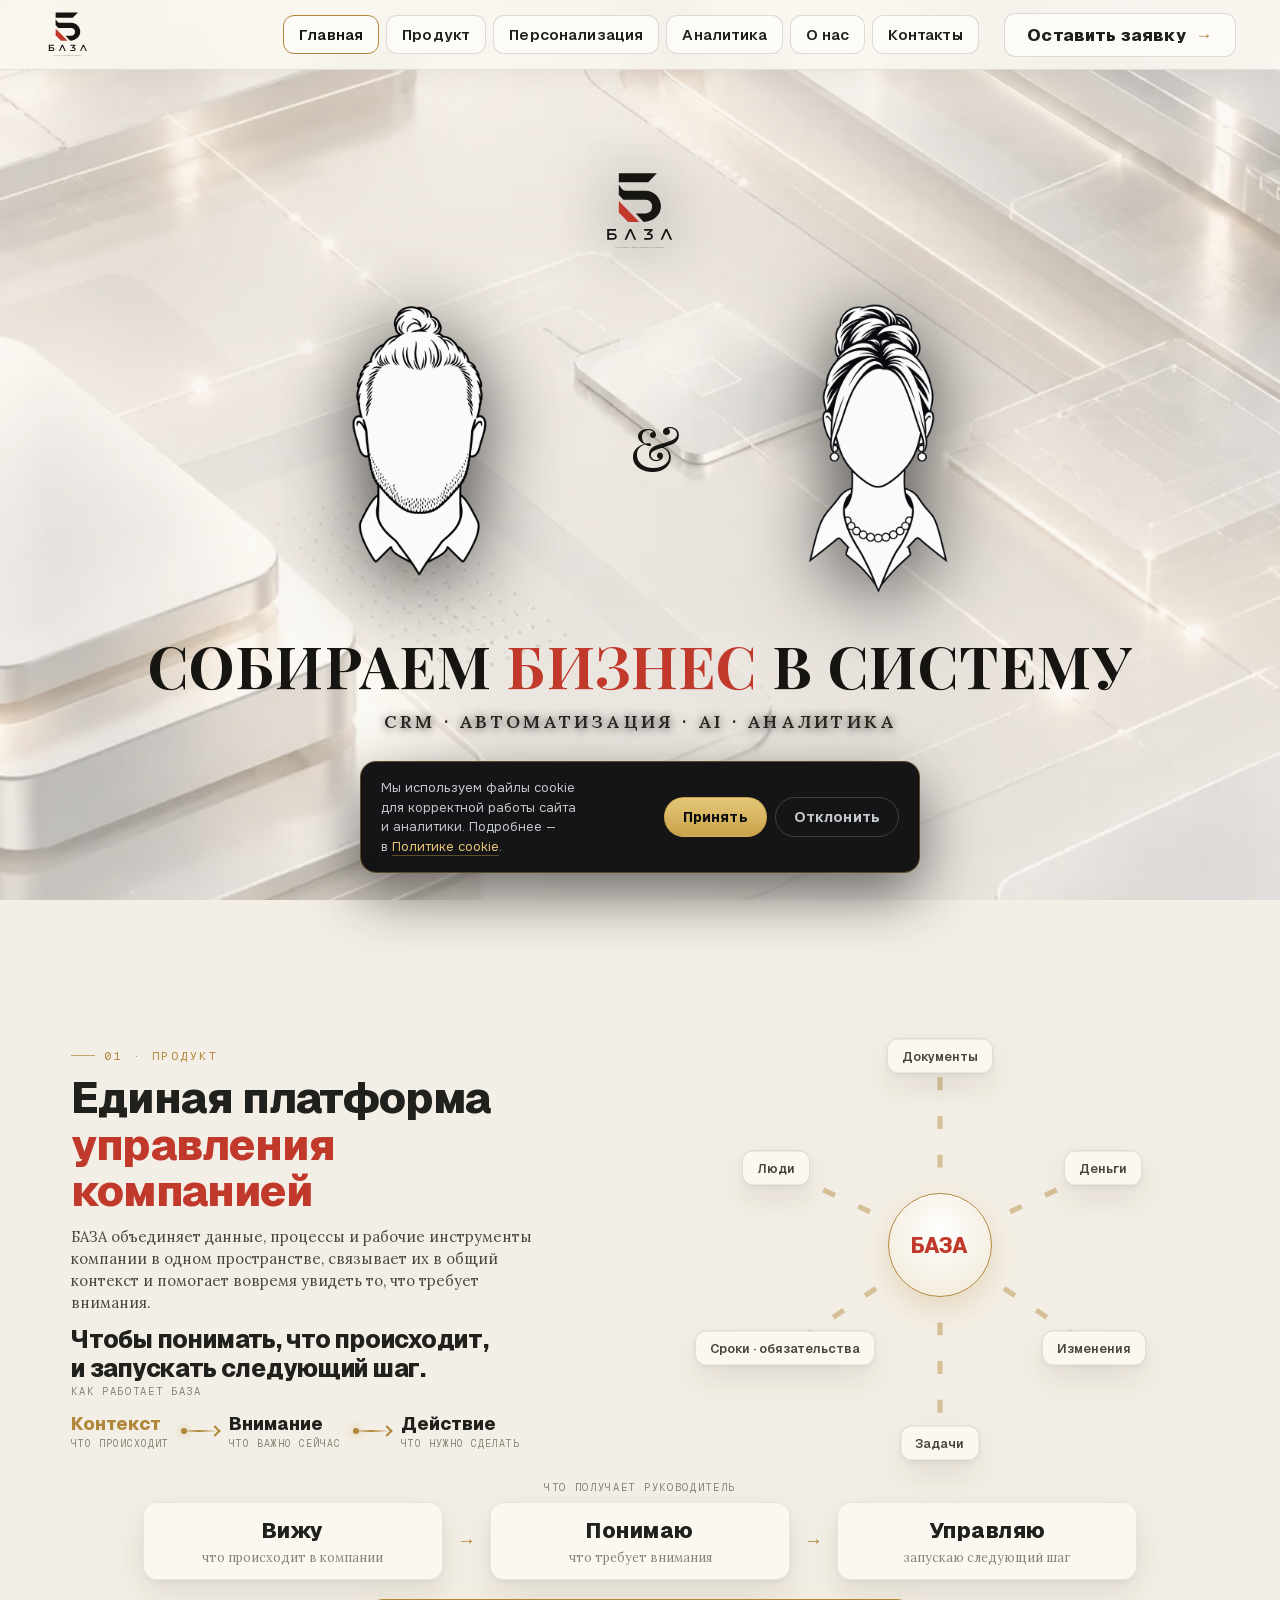
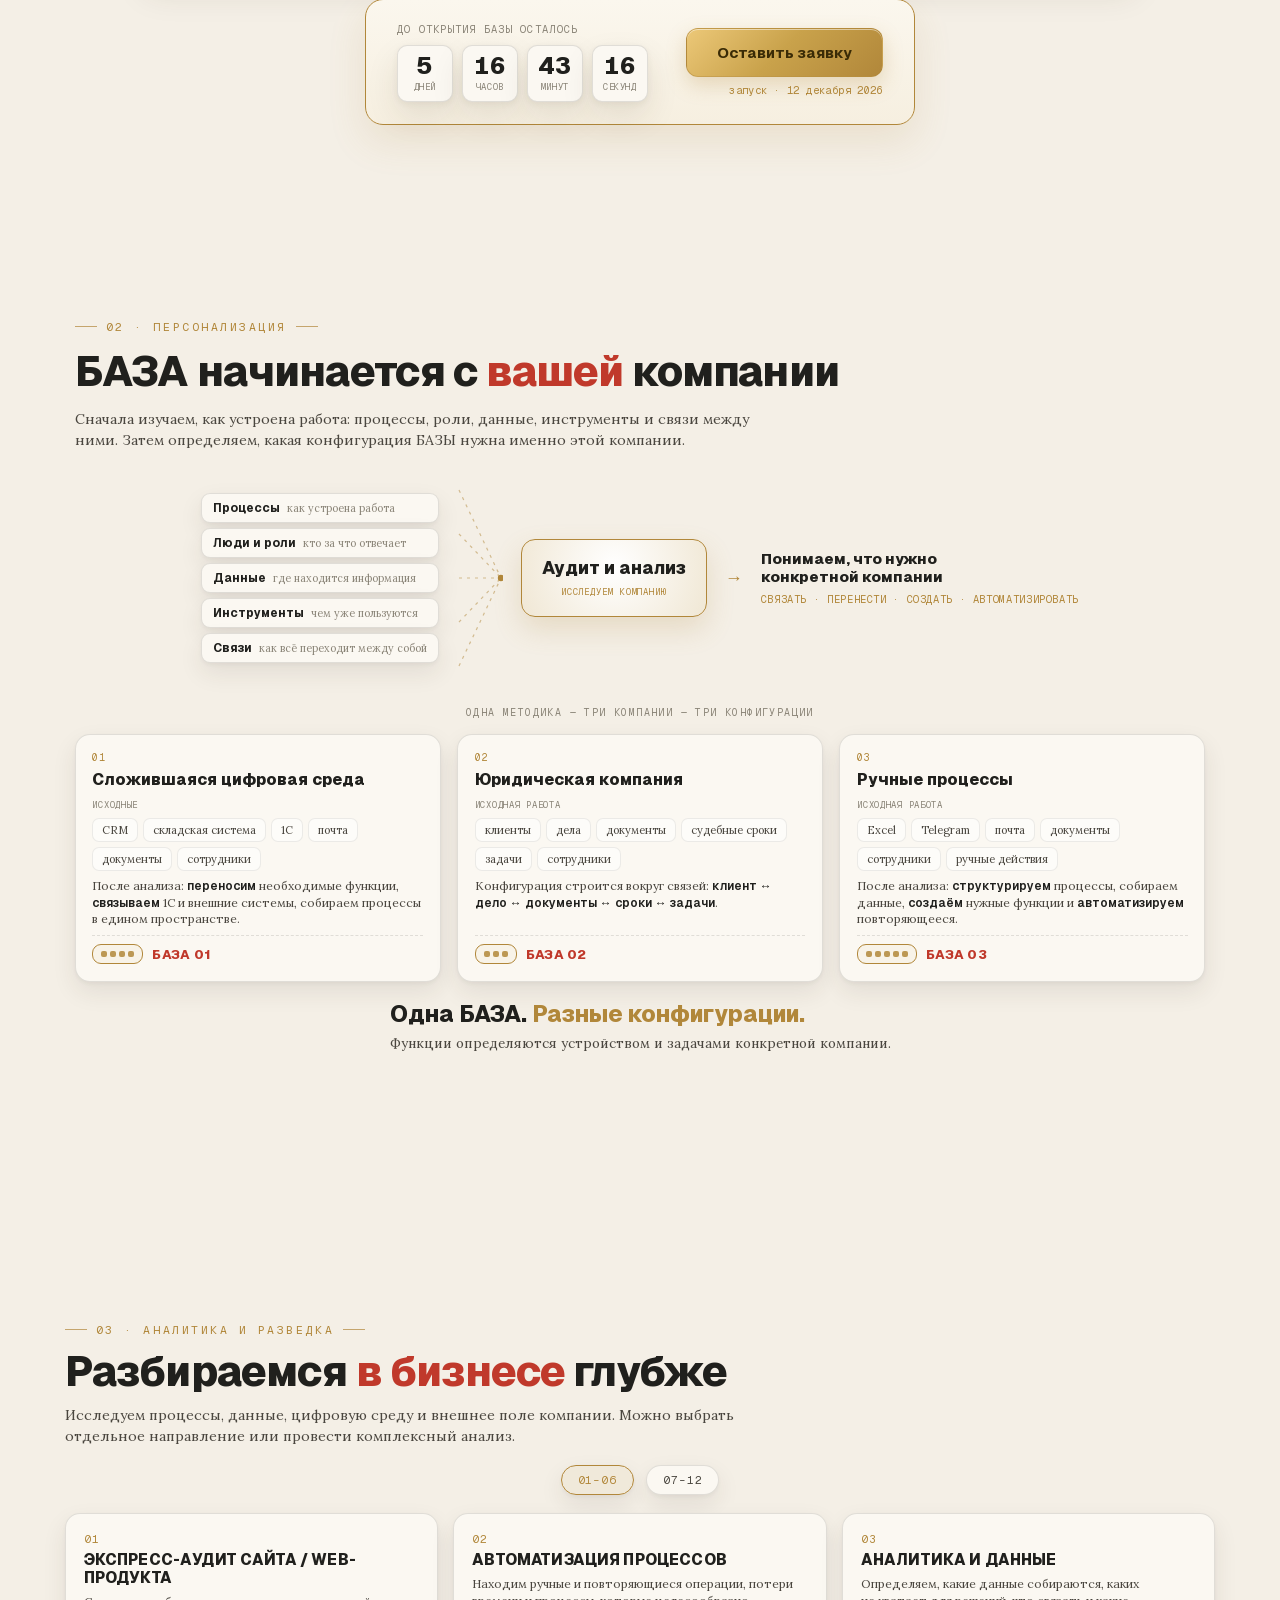
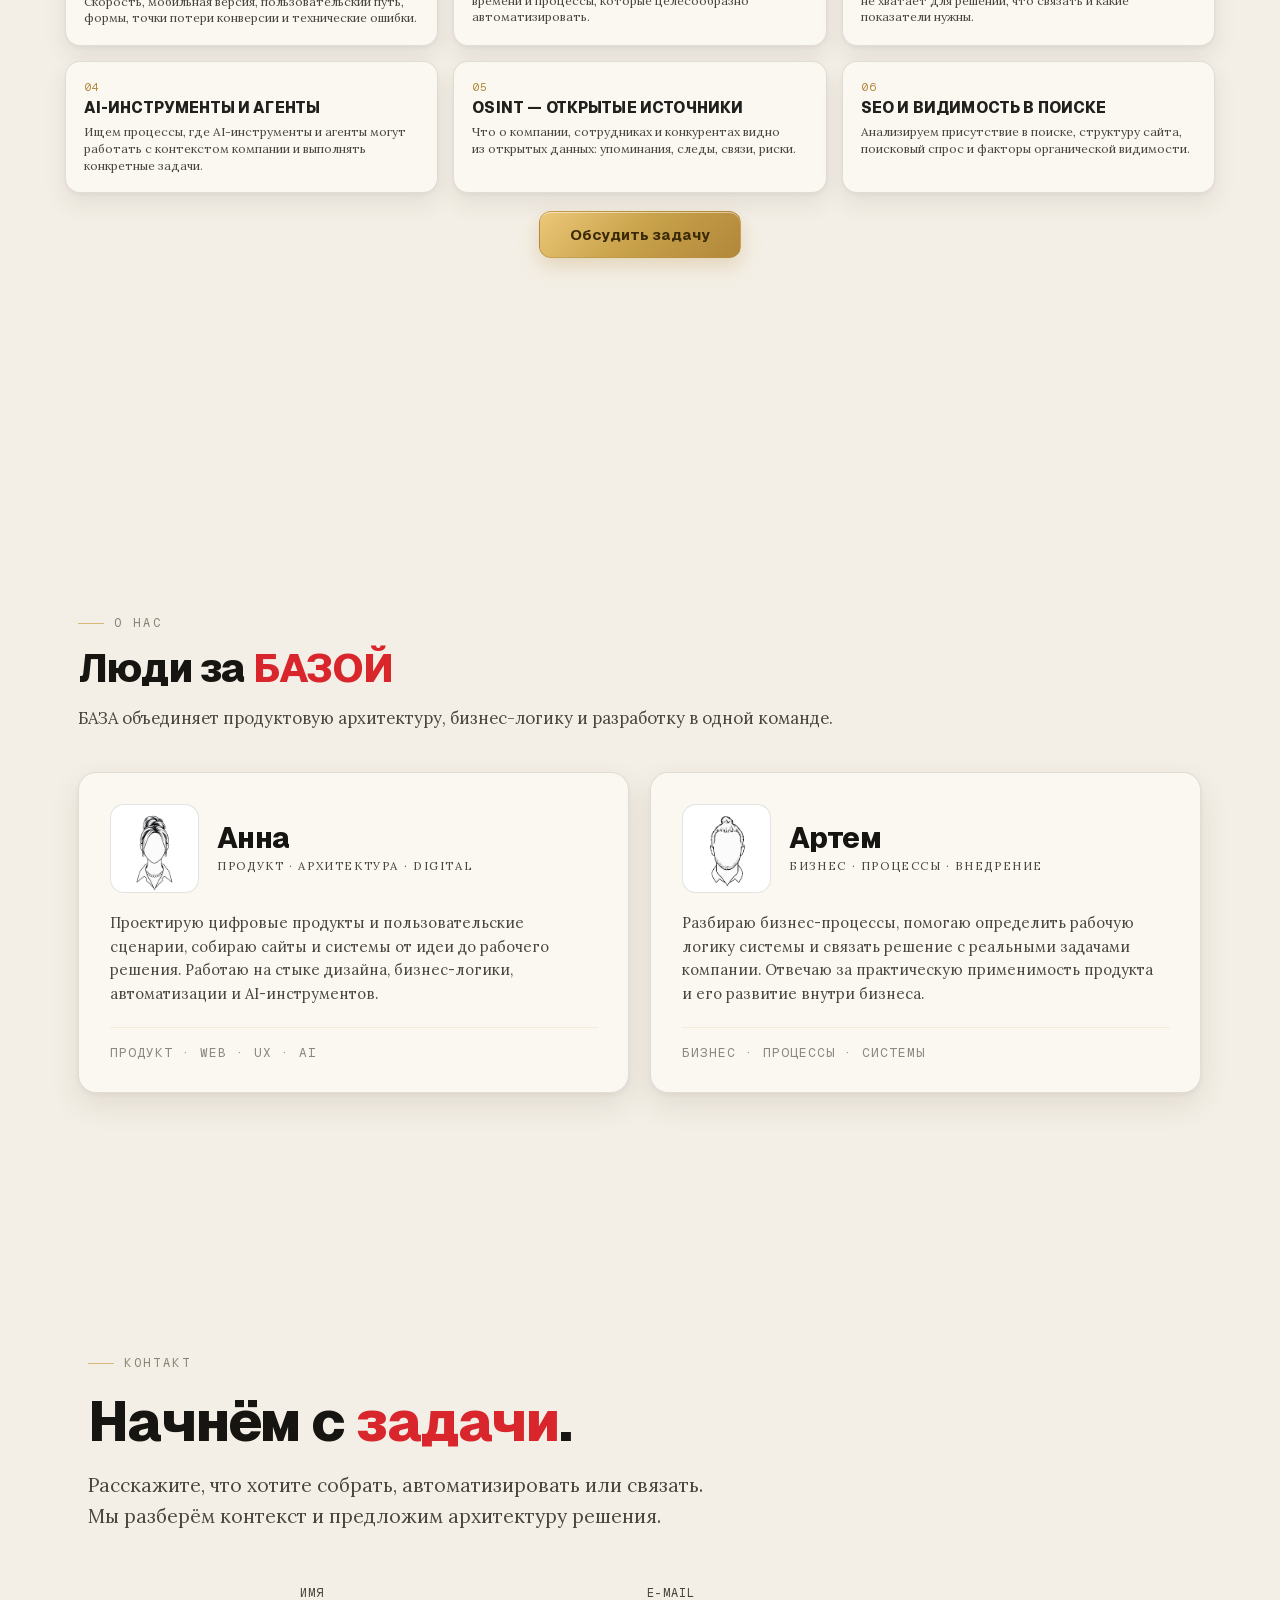
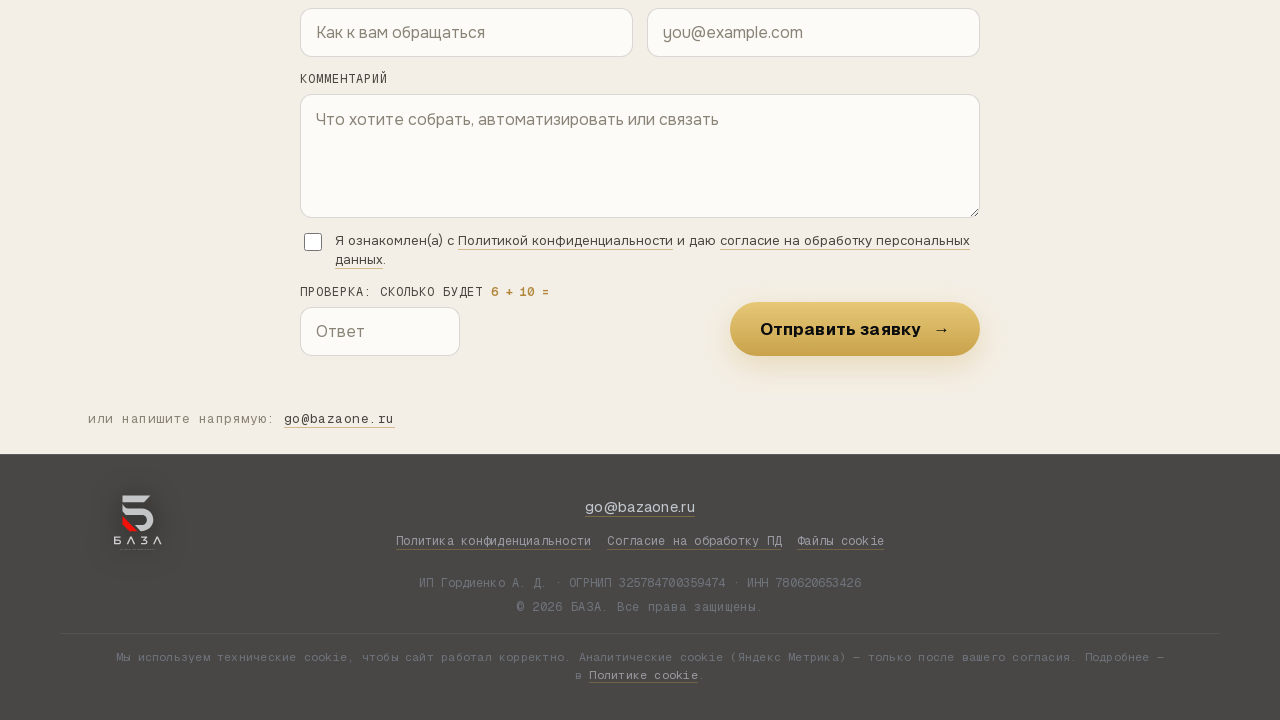
==== commit 6ceb9c28: "Яндекс Метрика по согласию, honeypot в формах, политика cookie - js/metrika.js: счётчик 112432279 гр" ====
--- a/index.html
+++ b/index.html
@@ -920,6 +920,7 @@
             </label>
             <button class="b6__cta b6form__submit" type="submit">Отправить заявку <span class="b6__arrow" aria-hidden="true">→</span></button>
           </div>
+          <div class="hp-field" aria-hidden="true" style="position:absolute;left:-9999px;top:auto;width:1px;height:1px;overflow:hidden"><label>Не заполняйте это поле <input type="text" name="website" tabindex="-1" autocomplete="off" /></label></div>
           <p class="b6form__note" data-form-note role="status" aria-live="polite"></p>
         </form>
 
@@ -942,7 +943,7 @@
         </div>
         <p class="foot__req">ИП&nbsp;Гордиенко А.&nbsp;Д. · ОГРНИП 325784700359474 · ИНН 780620653426</p>
         <p class="foot__copy">© 2026 БАЗА. Все права защищены.</p>
-        <p class="foot__cookie">Мы&nbsp;используем файлы cookie, чтобы сайт работал корректно и&nbsp;удобно. Продолжая пользоваться сайтом, вы&nbsp;соглашаетесь с&nbsp;использованием cookie в&nbsp;соответствии с&nbsp;<a href="cookie.html">Политикой&nbsp;cookie</a>.</p>
+        <p class="foot__cookie">Мы&nbsp;используем технические cookie, чтобы сайт работал корректно. Аналитические cookie (Яндекс&nbsp;Метрика)&nbsp;— только после вашего согласия. Подробнее&nbsp;— в&nbsp;<a href="cookie.html">Политике&nbsp;cookie</a>.</p>
       </footer>
     </section>
   </main>
@@ -968,8 +969,8 @@
   <script src="js/block3.js" defer></script>
   <script src="js/block4.js" defer></script>
   <script src="js/reveal.js" defer></script>
-  <script src="js/lead-send.js?v=1" defer></script>
-  <script src="js/form.js?v=4" defer></script>
+  <script src="js/lead-send.js?v=2" defer></script>
+  <script src="js/form.js?v=5" defer></script>
   <script>
   /* Блок 1 — счётчик до открытия БАЗЫ (12 декабря 2026) */
   (function(){
@@ -999,6 +1000,7 @@
     });
   })();
   </script>
-  <script src="js/cookie.js?v=2" defer></script>
+  <script src="js/metrika.js?v=1" defer></script>
+  <script src="js/cookie.js?v=3" defer></script>
 </body>
 </html>
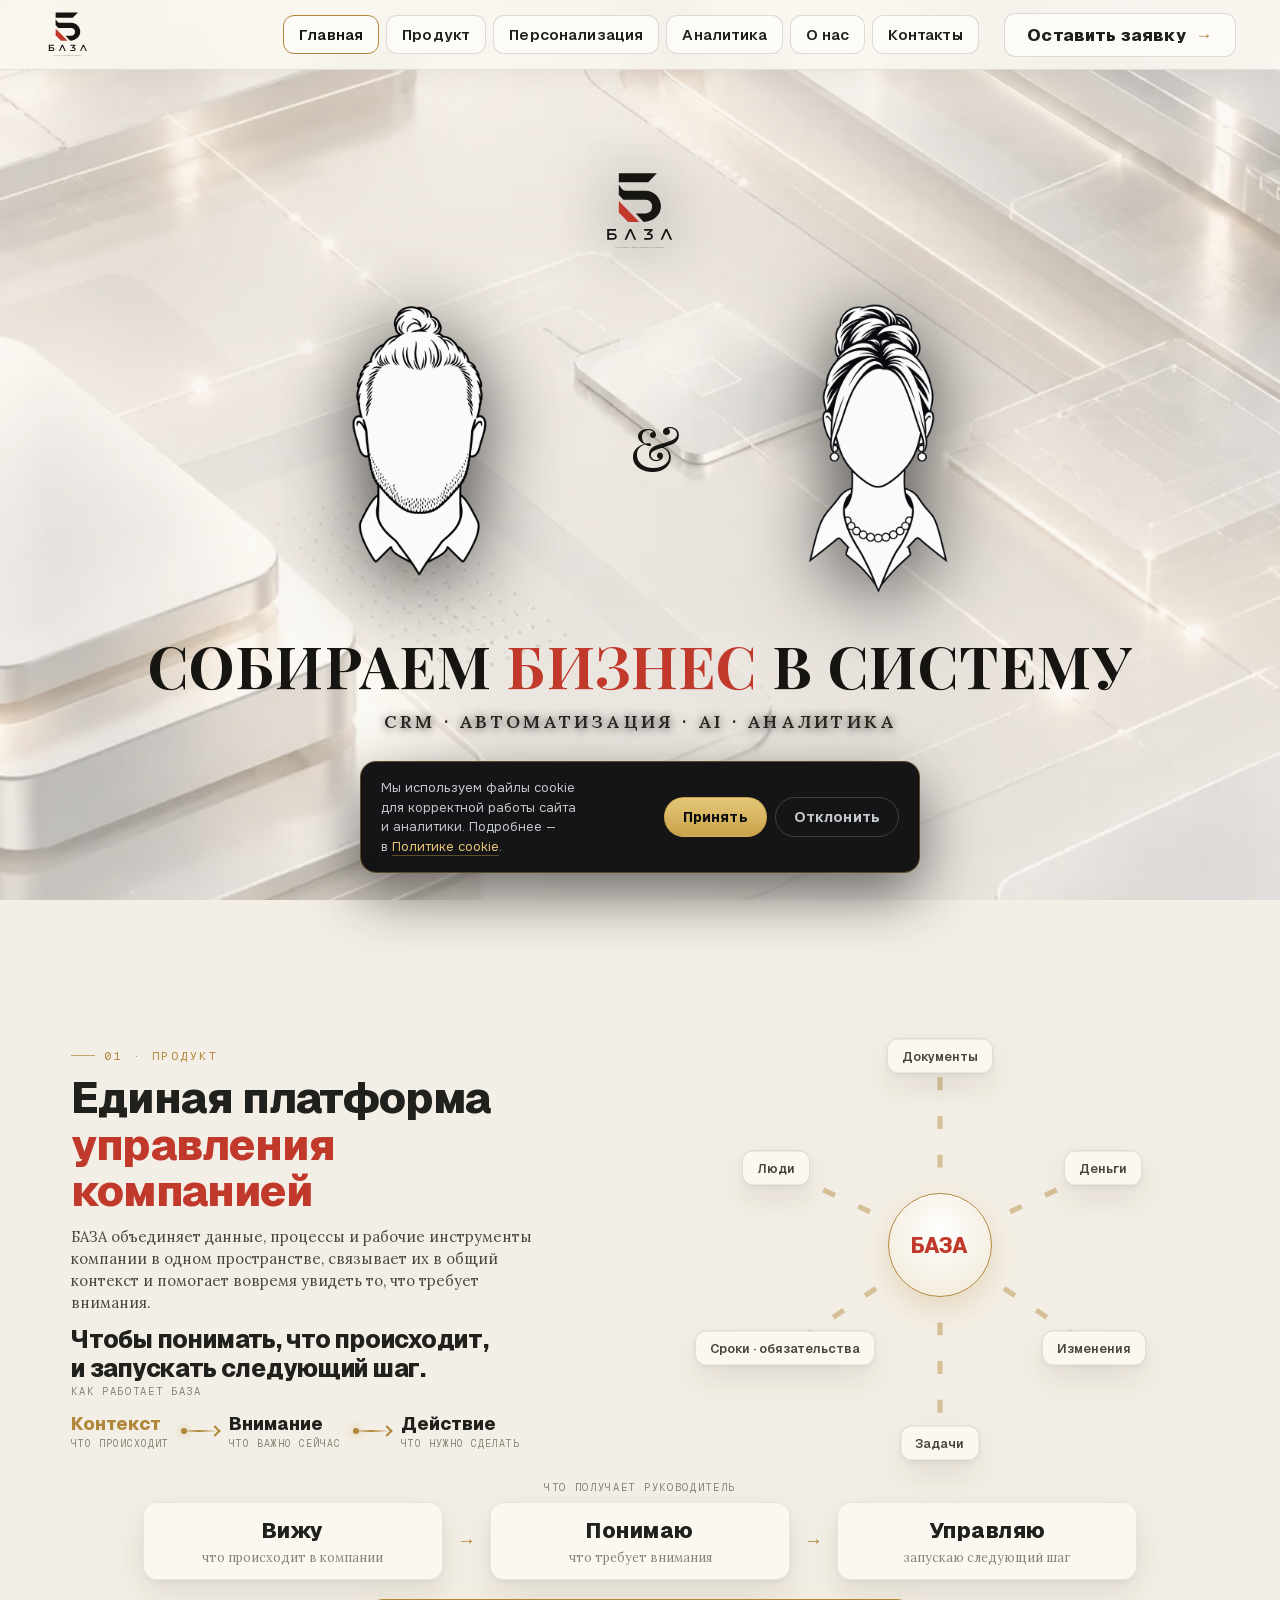
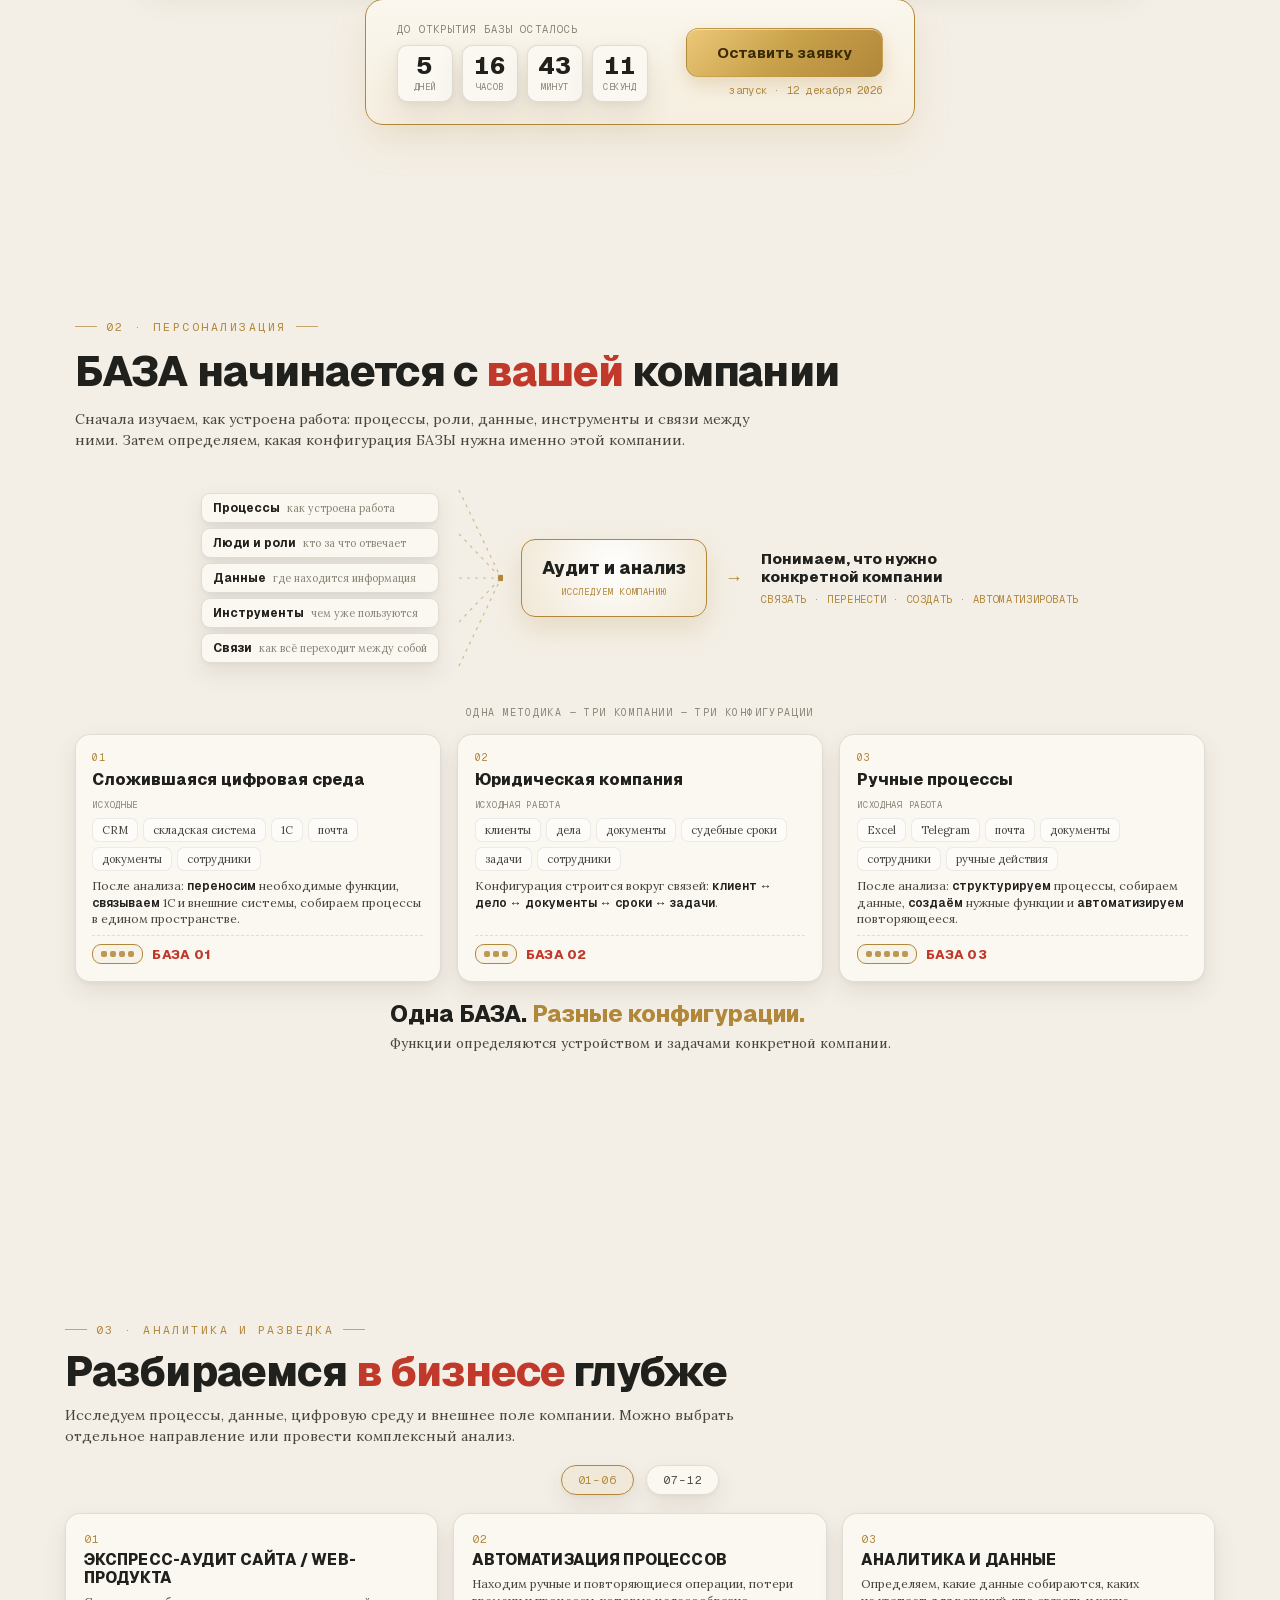
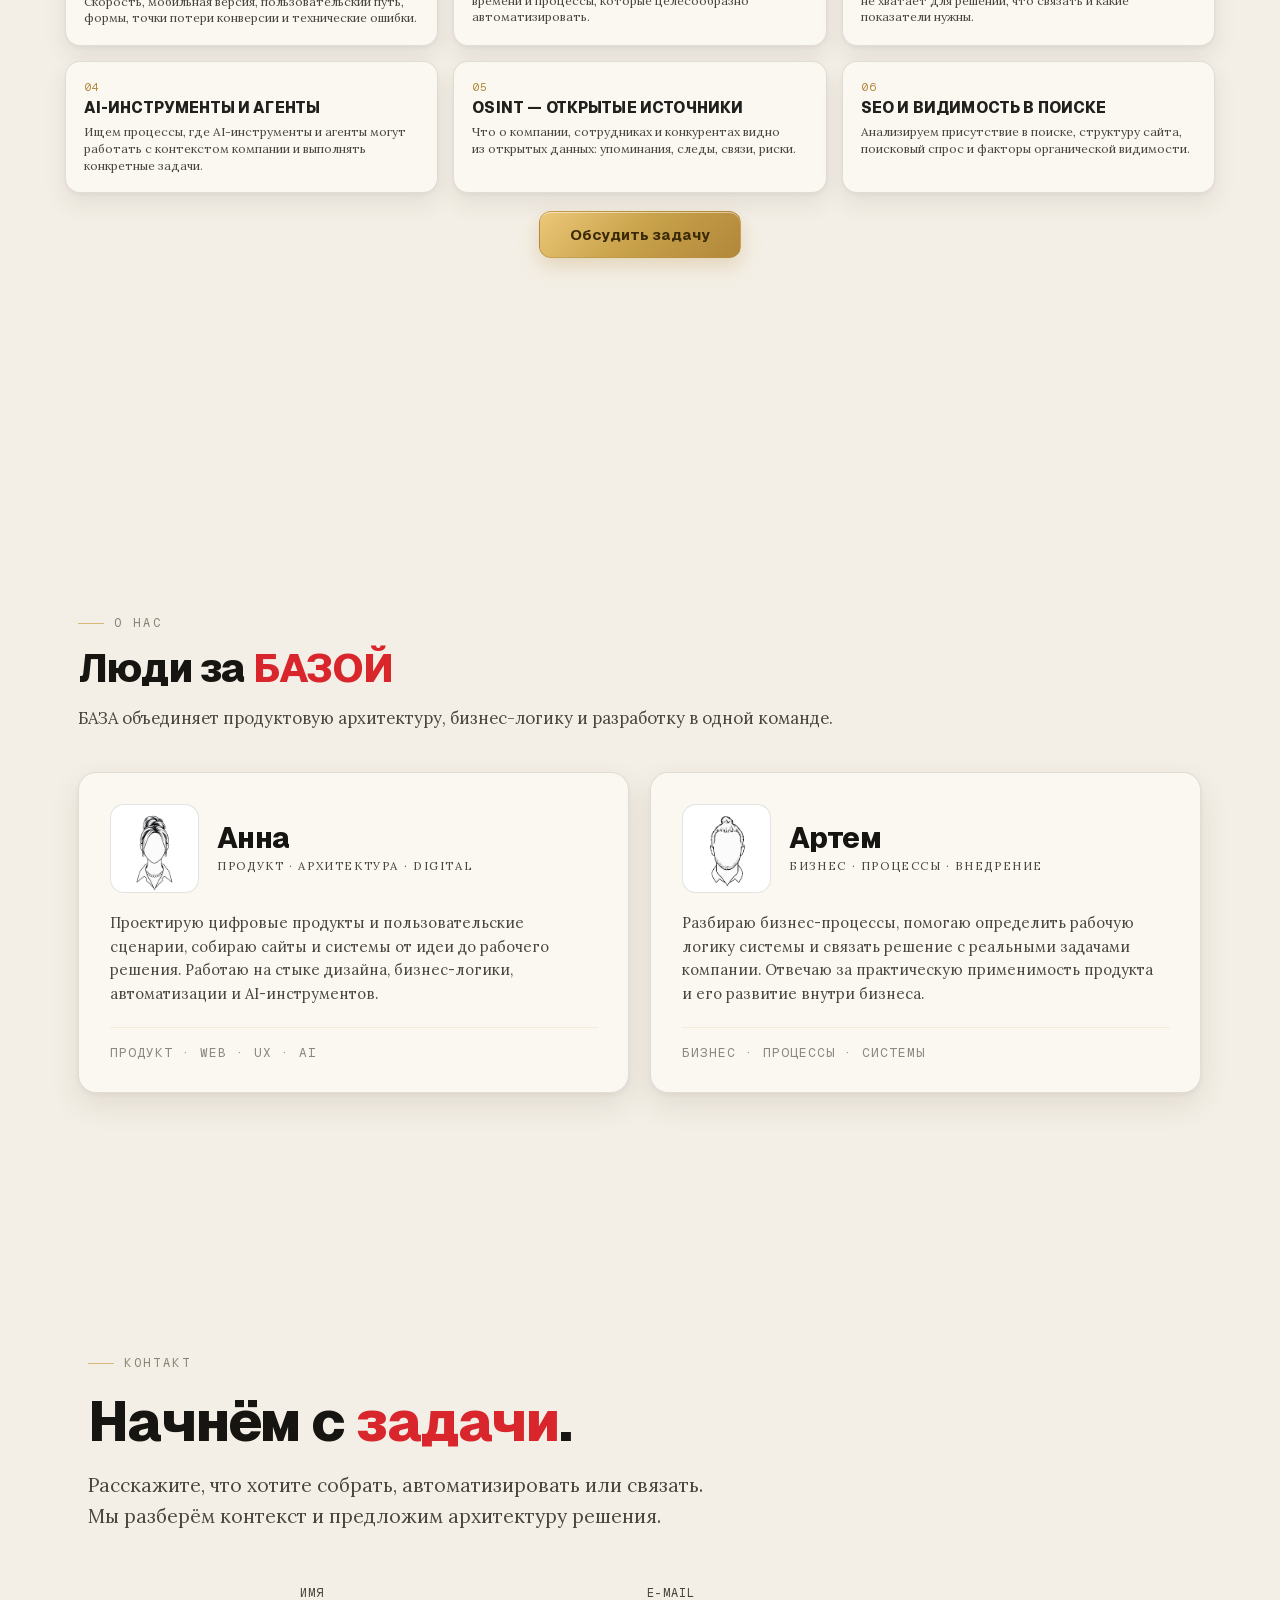
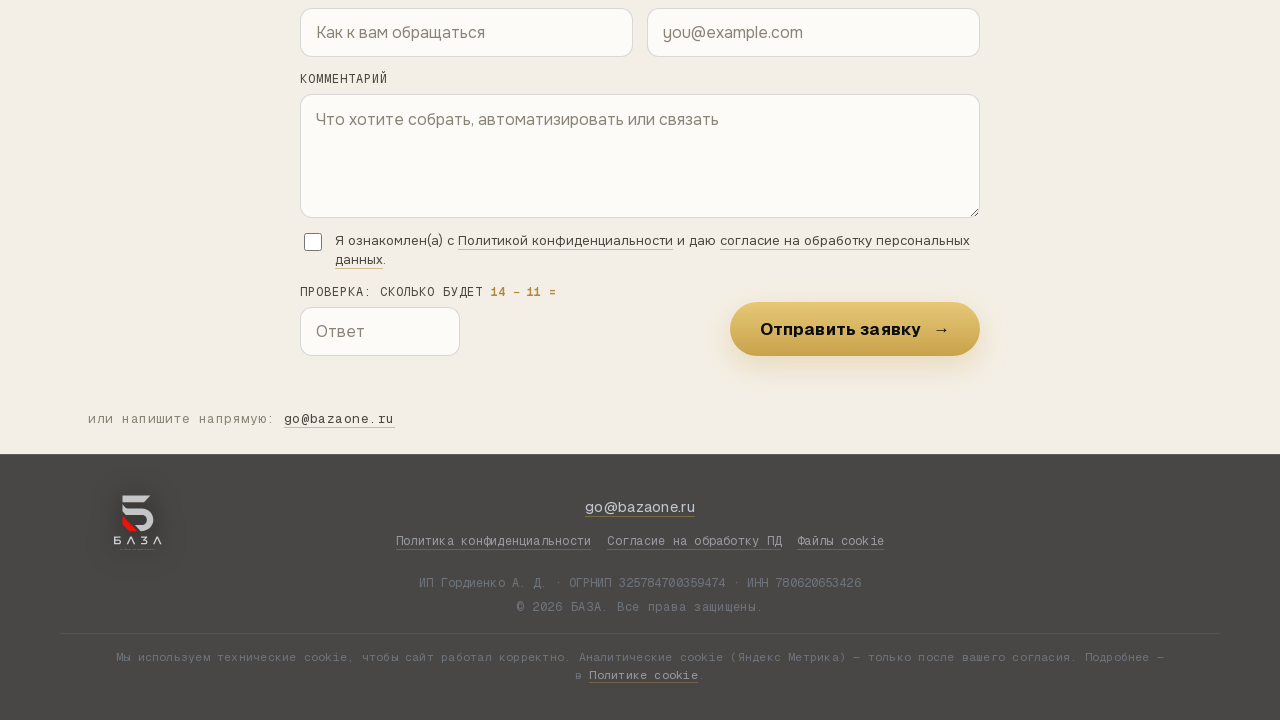
==== commit 9e1d4cd0: "Убраны упоминания переезда api.bazaone.ru из комментариев и README Co-Authored-By: Claude Opus 5.5 <" ====
--- a/index.html
+++ b/index.html
@@ -3,7 +3,7 @@
 <head>
   <meta charset="utf-8" />
   <meta name="viewport" content="width=device-width, initial-scale=1, viewport-fit=cover" />
-  <!-- Адрес приёма заявок (send.php). При переезде сервера меняется ТОЛЬКО здесь и в forum/index.html. -->
+  <!-- Адрес приёма заявок (send.php). Если адрес поменяется — править ТОЛЬКО здесь и в forum/index.html. -->
   <meta name="form-endpoint" content="https://api.bazaone.ru/send.php" />
   <title>БАЗА — CRM и автоматизация под ваш бизнес</title>
   <meta name="description" content="БАЗА — CRM и автоматизация под ваш бизнес: воронки, аналитика, ИИ-агенты, конкурентный и OSINT-анализ, аудит рисков по 152-ФЗ. Данные, процессы и команда в одной рабочей системе." />
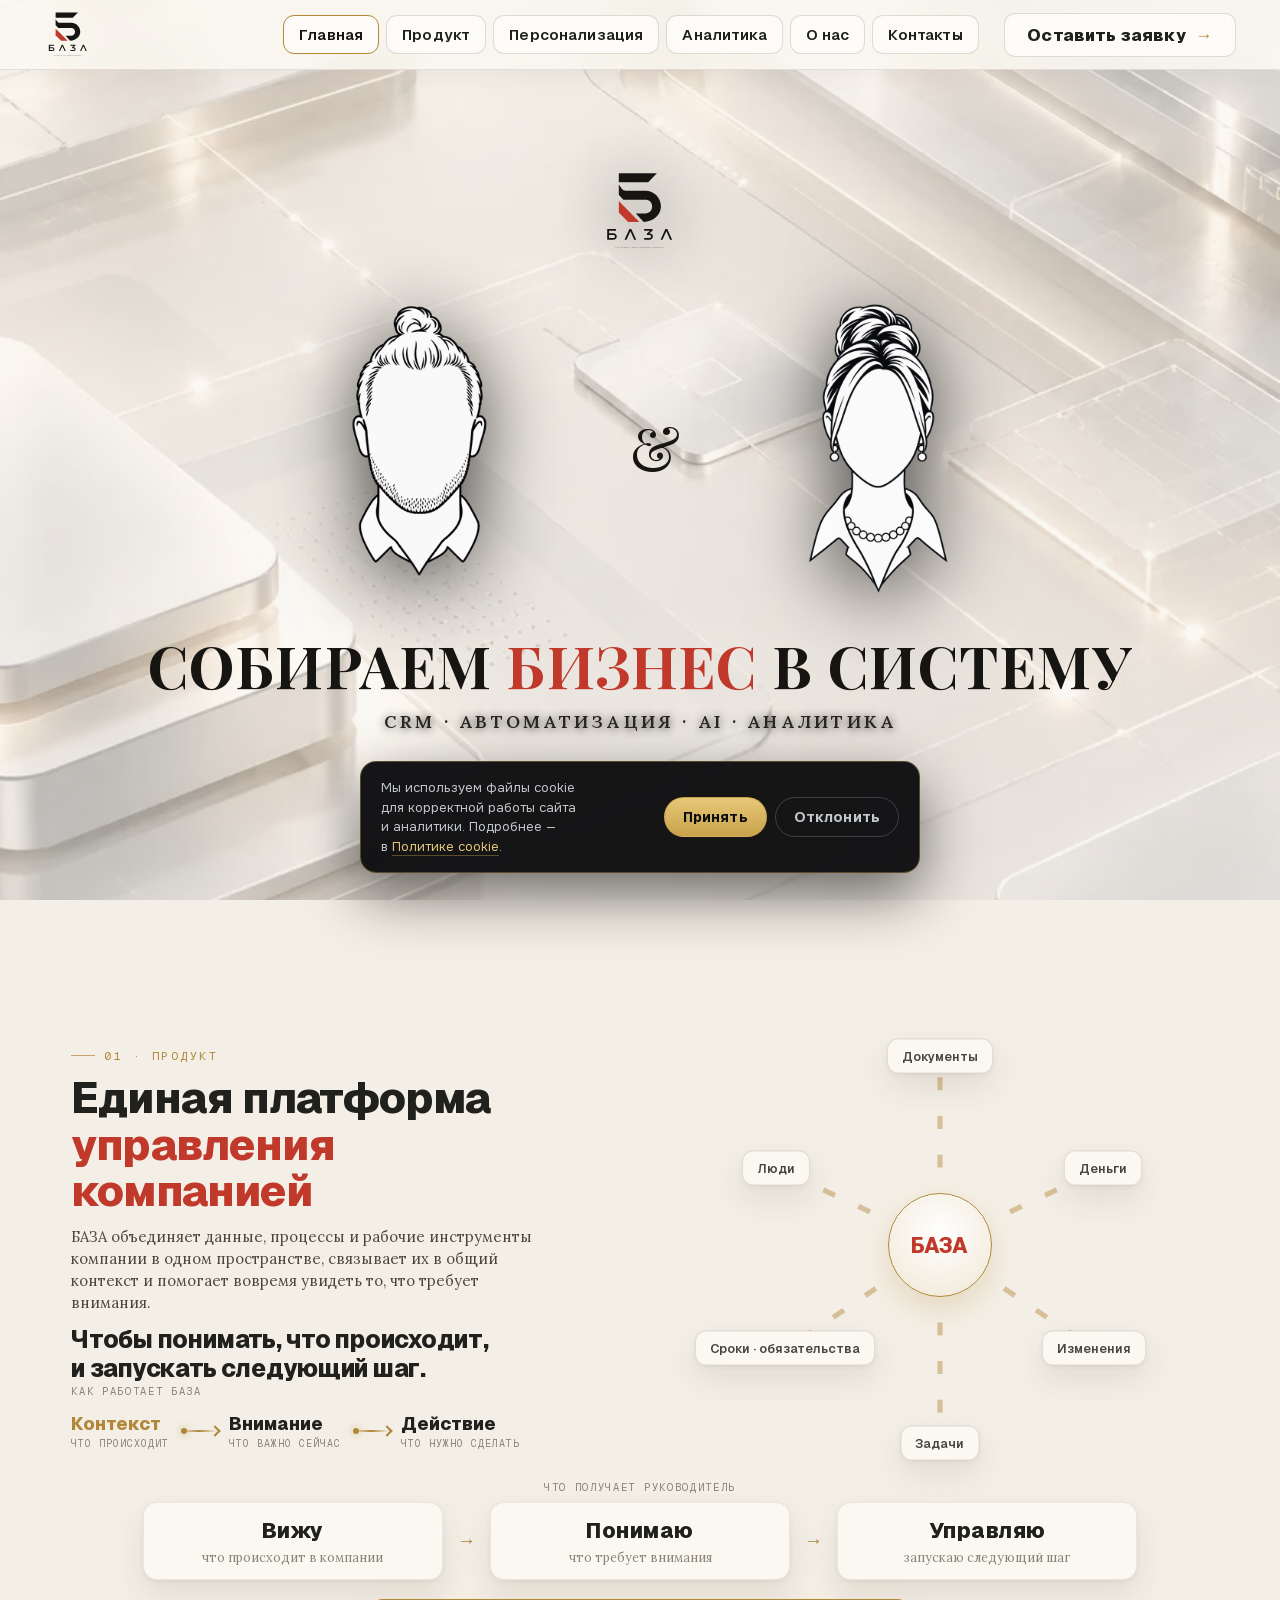
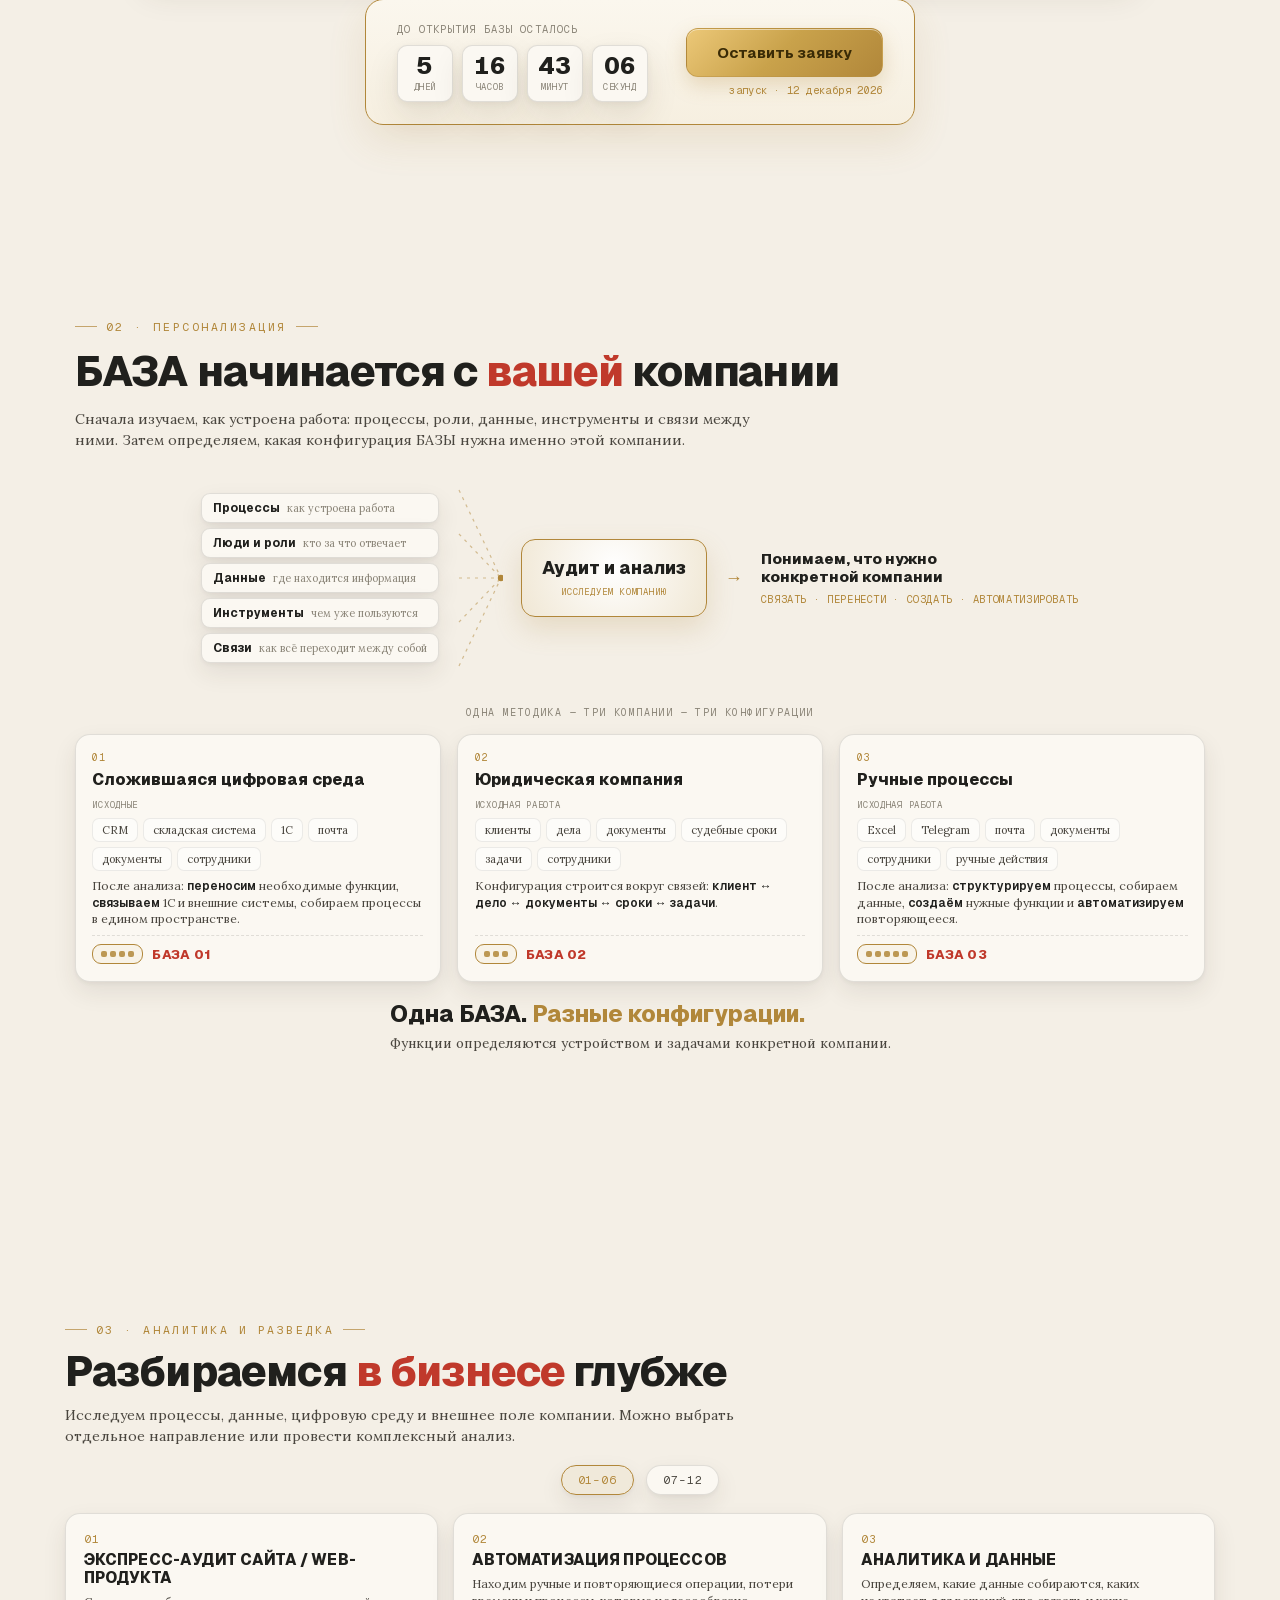
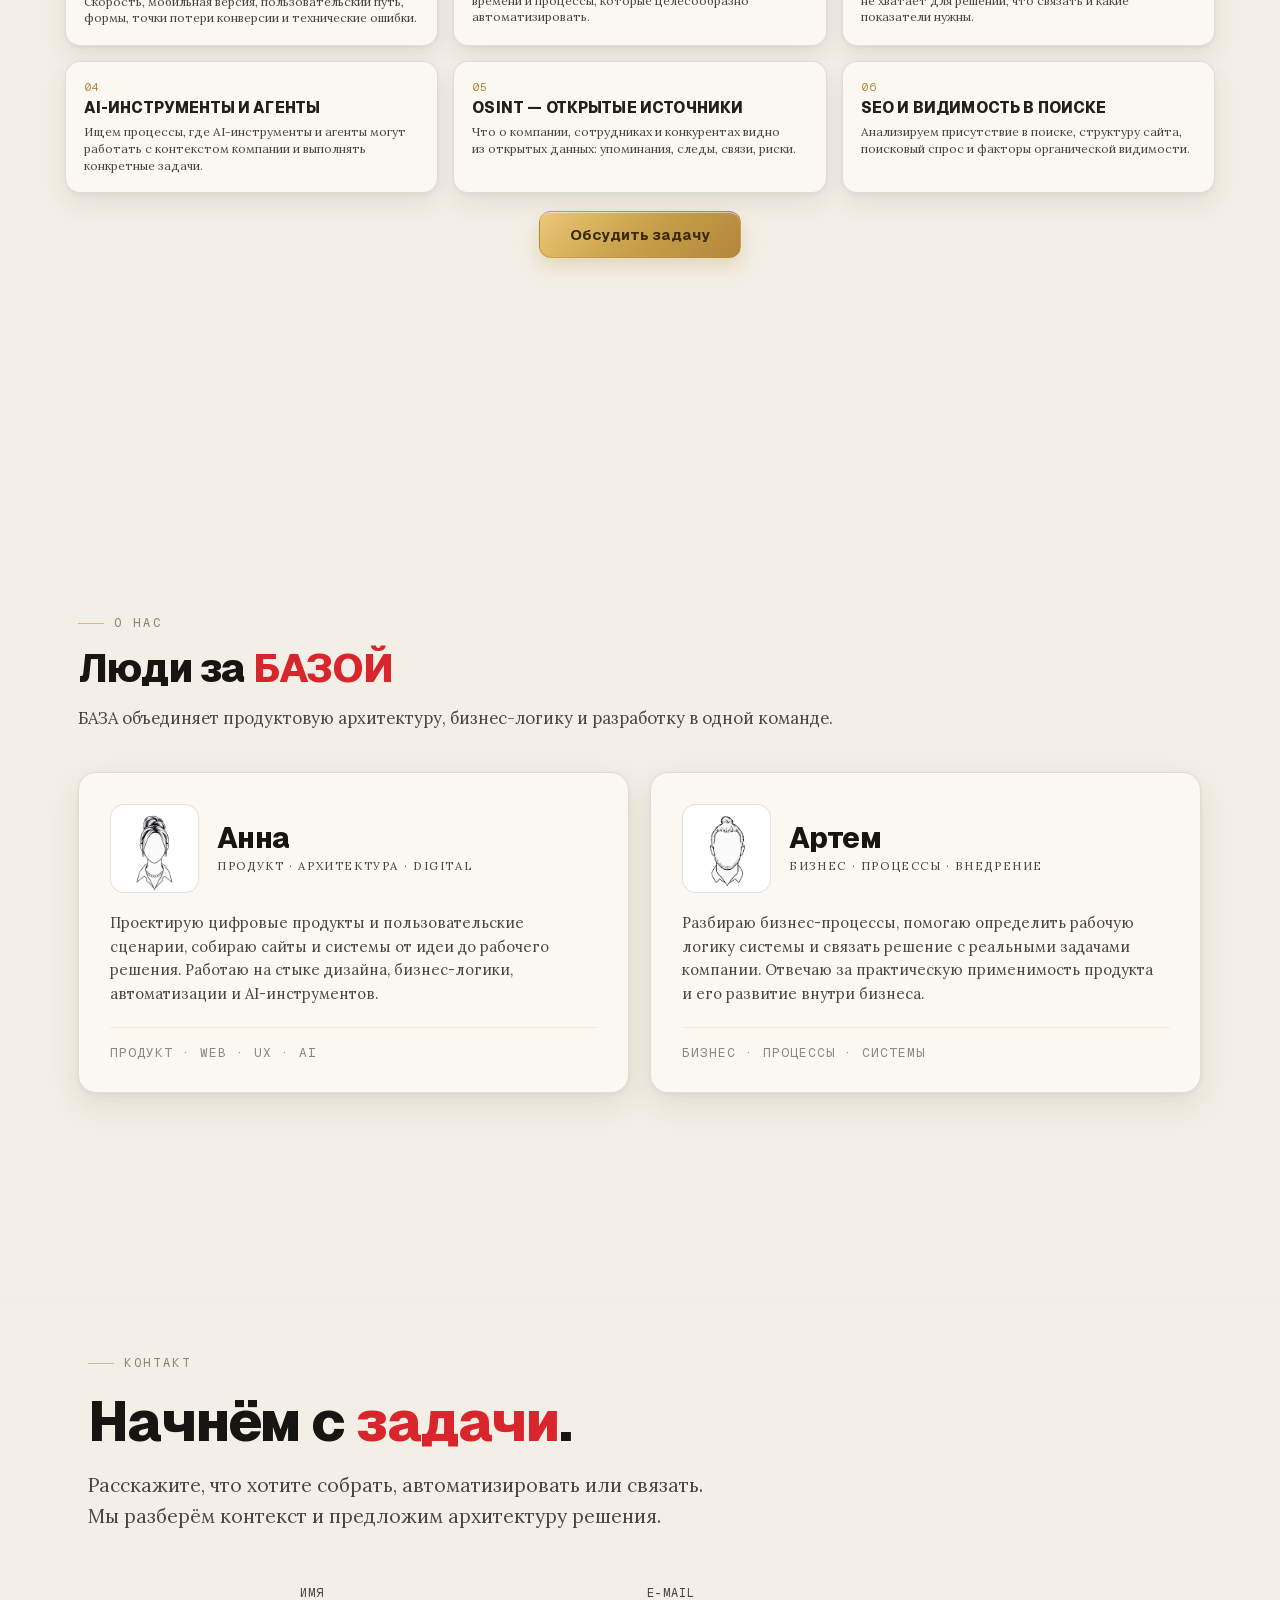
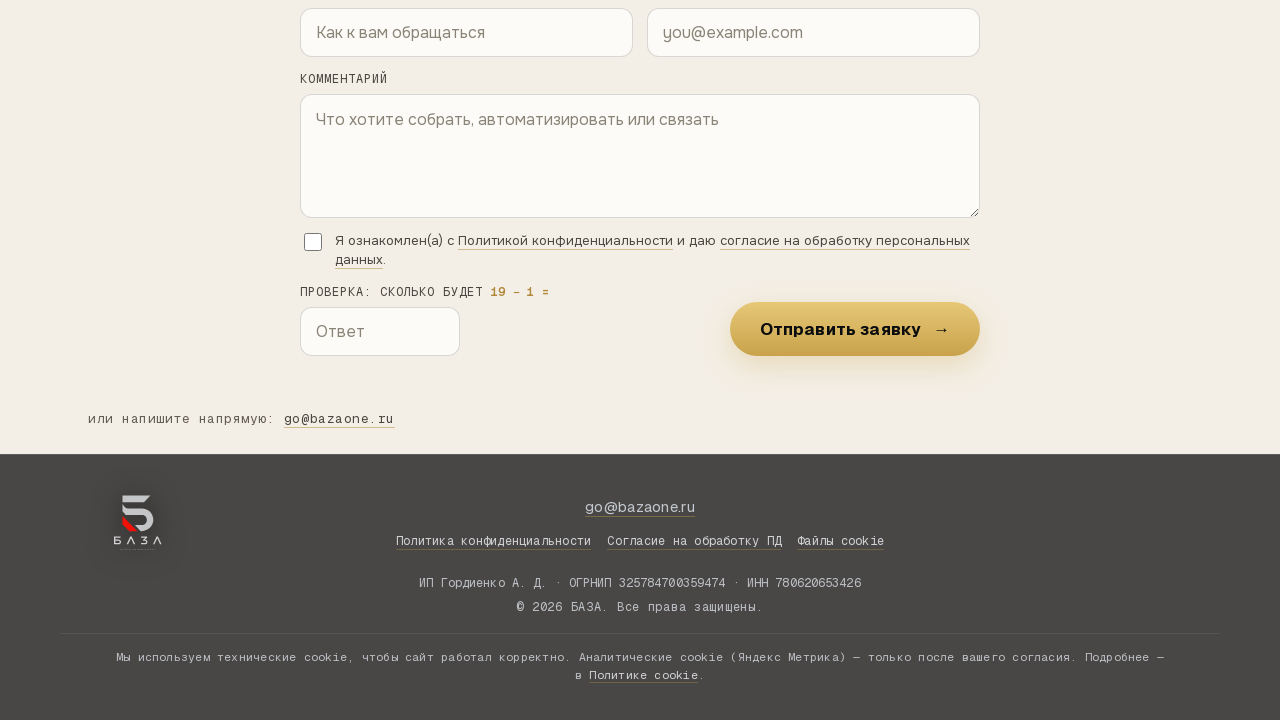
==== commit dbba8710: "Скорость (Lighthouse 61→87 телефон, 97→100 десктоп), проверка сайта в PR, форум скрыт Скорость: - ст" ====
--- a/index.html
+++ b/index.html
@@ -3,7 +3,7 @@
 <head>
   <meta charset="utf-8" />
   <meta name="viewport" content="width=device-width, initial-scale=1, viewport-fit=cover" />
-  <!-- Адрес приёма заявок (send.php). Если адрес поменяется — править ТОЛЬКО здесь и в forum/index.html. -->
+  <!-- Адрес приёма заявок (send.php). Если адрес поменяется — править здесь. -->
   <meta name="form-endpoint" content="https://api.bazaone.ru/send.php" />
   <title>БАЗА — CRM и автоматизация под ваш бизнес</title>
   <meta name="description" content="БАЗА — CRM и автоматизация под ваш бизнес: воронки, аналитика, ИИ-агенты, конкурентный и OSINT-анализ, аудит рисков по 152-ФЗ. Данные, процессы и команда в одной рабочей системе." />
@@ -20,29 +20,14 @@
   <meta property="og:image:alt" content="БАЗА — собираем бизнес в систему: CRM, автоматизация, AI, аналитика" />
   <meta name="twitter:card" content="summary_large_image" />
   <link rel="icon" href="data:image/svg+xml,%3Csvg xmlns='http://www.w3.org/2000/svg' viewBox='0 0 32 32'%3E%3Crect width='32' height='32' rx='7' fill='%2308080a'/%3E%3Ctext x='16' y='23' font-family='Arial,sans-serif' font-size='20' font-weight='900' fill='%23f5f5f7' text-anchor='middle'%3E%D0%91%3C/text%3E%3C/svg%3E" />
-  <link rel="stylesheet" href="css/webfonts.css?v=1" />
-  <link rel="stylesheet" href="css/fonts.css?v=2" />
-  <link rel="stylesheet" href="css/menu.css?v=18" />
-  <link rel="stylesheet" href="css/hero.css?v=37" />
-  <link rel="stylesheet" href="css/block1.css?v=51" />
-  <link rel="stylesheet" href="css/persn.css?v=5" />
-  <link rel="stylesheet" href="css/analytics.css?v=4" />
-  <link rel="stylesheet" href="css/why.css?v=7" />
-  <link rel="stylesheet" href="css/how.css?v=3" />
-  <link rel="stylesheet" href="css/kit.css?v=2" />
-  <link rel="stylesheet" href="css/result.css?v=1" />
-  <link rel="stylesheet" href="css/story.css?v=1" />
-  <link rel="stylesheet" href="css/grow.css?v=1" />
-  <link rel="stylesheet" href="css/faq.css?v=1" />
-  <link rel="stylesheet" href="css/block2.css?v=7" />
-  <link rel="stylesheet" href="css/block3.css?v=3" />
-  <link rel="stylesheet" href="css/block4.css?v=2" />
-  <link rel="stylesheet" href="css/block5.css?v=1" />
-  <link rel="stylesheet" href="css/block6.css?v=5" />
-  <link rel="stylesheet" href="css/footer.css?v=10" />
-  <link rel="stylesheet" href="css/cookie.css?v=2" />
-  <link rel="stylesheet" href="css/reveal.css?v=1" />
-  <link rel="stylesheet" href="css/light.css?v=9" />
+  <script>/* cookie-баннер с первой отрисовки: выбор ещё не сделан → показать сразу (см. css/cookie.css) */
+  (function(){var c=null;try{c=localStorage.getItem('baza_cookie_consent');}catch(e){}if(c!=='accepted'&&c!=='declined')document.documentElement.classList.add('cookie-pending');})();</script>
+  <!-- шрифты первого экрана: браузер начинает качать их сразу, не дожидаясь CSS -->
+  <link rel="preload" href="assets/fonts/pf-normal-cyrillic.woff2" as="font" type="font/woff2" crossorigin />
+  <link rel="preload" href="assets/fonts/geist-cyrillic.woff2" as="font" type="font/woff2" crossorigin />
+  <link rel="preload" href="assets/fonts/onest-cyrillic.woff2" as="font" type="font/woff2" crossorigin />
+  <link rel="preload" href="assets/fonts/lora-cyrillic.woff2" as="font" type="font/woff2" crossorigin />
+  <link rel="stylesheet" href="css/site.css?v=f2390093" />
 </head>
 <body>
   <!--
@@ -56,7 +41,7 @@
   <header class="nav" data-nav>
     <div class="nav__inner">
       <a class="nav__logo" href="#top" aria-label="БАЗА — наверх">
-        <img src="assets/logo-baza-black.svg" alt="БАЗА" />
+        <img src="assets/logo-baza-black.svg" width="650" height="710" alt="БАЗА" />
       </a>
       <nav class="nav__links" aria-label="Основное меню">
         <a href="#top" data-spy="top" class="is-active" aria-current="page">Главная</a>
@@ -92,14 +77,18 @@
     <!-- ============ БЛОК 0 — вступление (один экран, без анимации) ============ -->
     <section class="hero" aria-label="Вступление">
       <div class="hero__inner">
-        <img class="hero-logo" src="assets/logo-baza-black.svg"
+        <img class="hero-logo" src="assets/logo-baza-black.svg" width="650" height="710"
              alt="БАЗА — CRM и автоматизация под ваш бизнес" decoding="async" />
         <div class="icons">
           <img class="figure figure--man" src="assets/icon-artem-cut.png"
-               width="675" height="900" alt="Артем" decoding="async" />
+               srcset="assets/icon-artem-cut-400.png 358w, assets/icon-artem-cut.png 716w"
+               sizes="(max-width: 860px) 200px, 340px"
+               width="716" height="800" alt="Артем" fetchpriority="high" />
           <span class="icons__amp" aria-hidden="true">&amp;</span>
           <img class="figure figure--woman" src="assets/icon-anna-cut.png"
-               width="720" height="900" alt="Анна" decoding="async" />
+               srcset="assets/icon-anna-cut-400.png 320w, assets/icon-anna-cut.png 640w"
+               sizes="(max-width: 860px) 200px, 340px"
+               width="640" height="800" alt="Анна" fetchpriority="high" />
         </div>
         <div class="hero-copy">
           <h1 class="hero-title">СОБИРАЕМ <span class="hl">БИЗНЕС</span> В&nbsp;СИСТЕМУ</h1>
@@ -861,7 +850,7 @@
 
           <article class="b5card" data-reveal data-reveal-delay="1">
             <div class="b5card__head">
-              <img class="b5card__ava" src="assets/icon-anna-cut.png" alt="Анна" decoding="async" />
+              <img class="b5card__ava" src="assets/icon-anna-cut-400.png" width="320" height="400" alt="Анна" loading="lazy" decoding="async" />
               <div>
                 <h3 class="b5card__name">Анна</h3>
                 <p class="b5card__role">Продукт · Архитектура · Digital</p>
@@ -873,7 +862,7 @@
 
           <article class="b5card" data-reveal data-reveal-delay="2">
             <div class="b5card__head">
-              <img class="b5card__ava" src="assets/icon-artem-cut.png" alt="Артем" decoding="async" />
+              <img class="b5card__ava" src="assets/icon-artem-cut-400.png" width="358" height="400" alt="Артем" loading="lazy" decoding="async" />
               <div>
                 <h3 class="b5card__name">Артем</h3>
                 <p class="b5card__role">Бизнес · Процессы · Внедрение</p>
@@ -930,7 +919,7 @@
       <footer class="foot" aria-label="Подвал сайта">
         <div class="foot__inner">
           <div class="foot__col">
-            <img class="foot__logo" src="assets/logo-baza-header.svg" alt="БАЗА" />
+            <img class="foot__logo" src="assets/logo-baza-header.svg" width="650" height="710" alt="БАЗА" />
           </div>
           <div class="foot__col foot__col--mid">
             <a class="foot__mail" href="mailto:go@bazaone.ru">go@bazaone.ru</a>
@@ -965,9 +954,6 @@
   <script src="js/menu.js?v=3" defer></script>
   <script src="js/hero.js" defer></script>
   <script src="js/block1.js?v=3" defer></script>
-  <script src="js/block2.js" defer></script>
-  <script src="js/block3.js" defer></script>
-  <script src="js/block4.js" defer></script>
   <script src="js/reveal.js" defer></script>
   <script src="js/lead-send.js?v=2" defer></script>
   <script src="js/form.js?v=5" defer></script>
--- a/css/site.css
+++ b/css/site.css
@@ -0,0 +1,15 @@
+/* СГЕНЕРИРОВАНО tools/build-css.mjs — НЕ РЕДАКТИРОВАТЬ.
+   Правьте исходные файлы в css/ и запустите: node tools/build-css.mjs */
+/* webfonts.css */@font-face{font-family: 'Geist';font-style: normal;font-weight: 300 900;font-display: swap;src: url(../assets/fonts/geist-cyrillic.woff2) format('woff2');unicode-range: U+0301,U+0400-045F,U+0490-0491,U+04B0-04B1,U+2116}@font-face{font-family: 'Geist';font-style: normal;font-weight: 300 900;font-display: swap;src: url(../assets/fonts/geist-latin-ext.woff2) format('woff2');unicode-range: U+0100-02BA,U+02BD-02C5,U+02C7-02CC,U+02CE-02D7,U+02DD-02FF,U+0304,U+0308,U+0329,U+1D00-1DBF,U+1E00-1E9F,U+1EF2-1EFF,U+2020,U+20A0-20AB,U+20AD-20C0,U+2113,U+2C60-2C7F,U+A720-A7FF}@font-face{font-family: 'Geist';font-style: normal;font-weight: 300 900;font-display: swap;src: url(../assets/fonts/geist-latin.woff2) format('woff2');unicode-range: U+0000-00FF,U+0131,U+0152-0153,U+02BB-02BC,U+02C6,U+02DA,U+02DC,U+0304,U+0308,U+0329,U+2000-206F,U+20AC,U+2122,U+2191,U+2193,U+2212,U+2215,U+FEFF,U+FFFD}@font-face{font-family: 'Geist Mono';font-style: normal;font-weight: 400 600;font-display: swap;src: url(../assets/fonts/geist-mono-cyrillic.woff2) format('woff2');unicode-range: U+0301,U+0400-045F,U+0490-0491,U+04B0-04B1,U+2116}@font-face{font-family: 'Geist Mono';font-style: normal;font-weight: 400 600;font-display: swap;src: url(../assets/fonts/geist-mono-latin-ext.woff2) format('woff2');unicode-range: U+0100-02BA,U+02BD-02C5,U+02C7-02CC,U+02CE-02D7,U+02DD-02FF,U+0304,U+0308,U+0329,U+1D00-1DBF,U+1E00-1E9F,U+1EF2-1EFF,U+2020,U+20A0-20AB,U+20AD-20C0,U+2113,U+2C60-2C7F,U+A720-A7FF}@font-face{font-family: 'Geist Mono';font-style: normal;font-weight: 400 600;font-display: swap;src: url(../assets/fonts/geist-mono-latin.woff2) format('woff2');unicode-range: U+0000-00FF,U+0131,U+0152-0153,U+02BB-02BC,U+02C6,U+02DA,U+02DC,U+0304,U+0308,U+0329,U+2000-206F,U+20AC,U+2122,U+2191,U+2193,U+2212,U+2215,U+FEFF,U+FFFD}@font-face{font-family: 'JetBrains Mono';font-style: normal;font-weight: 400 600;font-display: swap;src: url(../assets/fonts/jetbrains-mono-cyrillic.woff2) format('woff2');unicode-range: U+0301,U+0400-045F,U+0490-0491,U+04B0-04B1,U+2116}@font-face{font-family: 'JetBrains Mono';font-style: normal;font-weight: 400 600;font-display: swap;src: url(../assets/fonts/jetbrains-mono-latin-ext.woff2) format('woff2');unicode-range: U+0100-02BA,U+02BD-02C5,U+02C7-02CC,U+02CE-02D7,U+02DD-02FF,U+0304,U+0308,U+0329,U+1D00-1DBF,U+1E00-1E9F,U+1EF2-1EFF,U+2020,U+20A0-20AB,U+20AD-20C0,U+2113,U+2C60-2C7F,U+A720-A7FF}@font-face{font-family: 'JetBrains Mono';font-style: normal;font-weight: 400 600;font-display: swap;src: url(../assets/fonts/jetbrains-mono-latin.woff2) format('woff2');unicode-range: U+0000-00FF,U+0131,U+0152-0153,U+02BB-02BC,U+02C6,U+02DA,U+02DC,U+0304,U+0308,U+0329,U+2000-206F,U+20AC,U+2122,U+2191,U+2193,U+2212,U+2215,U+FEFF,U+FFFD}@font-face{font-family: 'Lora';font-style: italic;font-weight: 400;font-display: swap;src: url(../assets/fonts/lora-italic-cyrillic.woff2) format('woff2');unicode-range: U+0301,U+0400-045F,U+0490-0491,U+04B0-04B1,U+2116}@font-face{font-family: 'Lora';font-style: italic;font-weight: 400;font-display: swap;src: url(../assets/fonts/lora-italic-latin-ext.woff2) format('woff2');unicode-range: U+0100-02BA,U+02BD-02C5,U+02C7-02CC,U+02CE-02D7,U+02DD-02FF,U+0304,U+0308,U+0329,U+1D00-1DBF,U+1E00-1E9F,U+1EF2-1EFF,U+2020,U+20A0-20AB,U+20AD-20C0,U+2113,U+2C60-2C7F,U+A720-A7FF}@font-face{font-family: 'Lora';font-style: italic;font-weight: 400;font-display: swap;src: url(../assets/fonts/lora-italic-latin.woff2) format('woff2');unicode-range: U+0000-00FF,U+0131,U+0152-0153,U+02BB-02BC,U+02C6,U+02DA,U+02DC,U+0304,U+0308,U+0329,U+2000-206F,U+20AC,U+2122,U+2191,U+2193,U+2212,U+2215,U+FEFF,U+FFFD}@font-face{font-family: 'Lora';font-style: normal;font-weight: 400 600;font-display: swap;src: url(../assets/fonts/lora-cyrillic.woff2) format('woff2');unicode-range: U+0301,U+0400-045F,U+0490-0491,U+04B0-04B1,U+2116}@font-face{font-family: 'Lora';font-style: normal;font-weight: 400 600;font-display: swap;src: url(../assets/fonts/lora-latin-ext.woff2) format('woff2');unicode-range: U+0100-02BA,U+02BD-02C5,U+02C7-02CC,U+02CE-02D7,U+02DD-02FF,U+0304,U+0308,U+0329,U+1D00-1DBF,U+1E00-1E9F,U+1EF2-1EFF,U+2020,U+20A0-20AB,U+20AD-20C0,U+2113,U+2C60-2C7F,U+A720-A7FF}@font-face{font-family: 'Lora';font-style: normal;font-weight: 400 600;font-display: swap;src: url(../assets/fonts/lora-latin.woff2) format('woff2');unicode-range: U+0000-00FF,U+0131,U+0152-0153,U+02BB-02BC,U+02C6,U+02DA,U+02DC,U+0304,U+0308,U+0329,U+2000-206F,U+20AC,U+2122,U+2191,U+2193,U+2212,U+2215,U+FEFF,U+FFFD}@font-face{font-family: 'Onest';font-style: normal;font-weight: 400 700;font-display: swap;src: url(../assets/fonts/onest-cyrillic.woff2) format('woff2');unicode-range: U+0301,U+0400-045F,U+0490-0491,U+04B0-04B1,U+2116}@font-face{font-family: 'Onest';font-style: normal;font-weight: 400 700;font-display: swap;src: url(../assets/fonts/onest-latin-ext.woff2) format('woff2');unicode-range: U+0100-02BA,U+02BD-02C5,U+02C7-02CC,U+02CE-02D7,U+02DD-02FF,U+0304,U+0308,U+0329,U+1D00-1DBF,U+1E00-1E9F,U+1EF2-1EFF,U+2020,U+20A0-20AB,U+20AD-20C0,U+2113,U+2C60-2C7F,U+A720-A7FF}@font-face{font-family: 'Onest';font-style: normal;font-weight: 400 700;font-display: swap;src: url(../assets/fonts/onest-latin.woff2) format('woff2');unicode-range: U+0000-00FF,U+0131,U+0152-0153,U+02BB-02BC,U+02C6,U+02DA,U+02DC,U+0304,U+0308,U+0329,U+2000-206F,U+20AC,U+2122,U+2191,U+2193,U+2212,U+2215,U+FEFF,U+FFFD}
+/* fonts.css */@font-face{font-family: 'Playfair Display';font-style: normal;font-weight: 400 900;font-display: swap;src: url('../assets/fonts/pf-normal-cyrillic.woff2') format('woff2');unicode-range: U+0301,U+0400-045F,U+0490-0491,U+04B0-04B1,U+2116}@font-face{font-family: 'Playfair Display';font-style: normal;font-weight: 400 900;font-display: swap;src: url('../assets/fonts/pf-normal-latin-ext.woff2') format('woff2');unicode-range: U+0100-02BA,U+02BD-02C5,U+02C7-02CC,U+02CE-02D7,U+02DD-02FF,U+0304,U+0308,U+0329,U+1D00-1DBF,U+1E00-1E9F,U+1EF2-1EFF,U+2020,U+20A0-20AB,U+20AD-20C0,U+2113,U+2C60-2C7F,U+A720-A7FF}@font-face{font-family: 'Playfair Display';font-style: normal;font-weight: 400 900;font-display: swap;src: url('../assets/fonts/pf-normal-latin.woff2') format('woff2');unicode-range: U+0000-00FF,U+0131,U+0152-0153,U+02BB-02BC,U+02C6,U+02DA,U+02DC,U+0304,U+0308,U+0329,U+2000-206F,U+20AC,U+2122,U+2191,U+2193,U+2212,U+2215,U+FEFF,U+FFFD}@font-face{font-family: 'Playfair Display';font-style: italic;font-weight: 400 700;font-display: swap;src: url('../assets/fonts/pf-italic-cyrillic.woff2') format('woff2');unicode-range: U+0301,U+0400-045F,U+0490-0491,U+04B0-04B1,U+2116}@font-face{font-family: 'Playfair Display';font-style: italic;font-weight: 400 700;font-display: swap;src: url('../assets/fonts/pf-italic-latin-ext.woff2') format('woff2');unicode-range: U+0100-02BA,U+02BD-02C5,U+02C7-02CC,U+02CE-02D7,U+02DD-02FF,U+0304,U+0308,U+0329,U+1D00-1DBF,U+1E00-1E9F,U+1EF2-1EFF,U+2020,U+20A0-20AB,U+20AD-20C0,U+2113,U+2C60-2C7F,U+A720-A7FF}@font-face{font-family: 'Playfair Display';font-style: italic;font-weight: 400 700;font-display: swap;src: url('../assets/fonts/pf-italic-latin.woff2') format('woff2');unicode-range: U+0000-00FF,U+0131,U+0152-0153,U+02BB-02BC,U+02C6,U+02DA,U+02DC,U+0304,U+0308,U+0329,U+2000-206F,U+20AC,U+2122,U+2191,U+2193,U+2212,U+2215,U+FEFF,U+FFFD}@font-face{font-family: 'PT Sans';font-style: normal;font-weight: 400;font-display: swap;src: url('../assets/fonts/pts-400-cyrillic.woff2') format('woff2');unicode-range: U+0301,U+0400-045F,U+0490-0491,U+04B0-04B1,U+2116}@font-face{font-family: 'PT Sans';font-style: normal;font-weight: 400;font-display: swap;src: url('../assets/fonts/pts-400-latin.woff2') format('woff2');unicode-range: U+0000-00FF,U+0131,U+0152-0153,U+02BB-02BC,U+02C6,U+02DA,U+02DC,U+0304,U+0308,U+0329,U+2000-206F,U+20AC,U+2122,U+2191,U+2193,U+2212,U+2215,U+FEFF,U+FFFD}@font-face{font-family: 'PT Sans';font-style: normal;font-weight: 700;font-display: swap;src: url('../assets/fonts/pts-700-cyrillic.woff2') format('woff2');unicode-range: U+0301,U+0400-045F,U+0490-0491,U+04B0-04B1,U+2116}@font-face{font-family: 'PT Sans';font-style: normal;font-weight: 700;font-display: swap;src: url('../assets/fonts/pts-700-latin.woff2') format('woff2');unicode-range: U+0000-00FF,U+0131,U+0152-0153,U+02BB-02BC,U+02C6,U+02DA,U+02DC,U+0304,U+0308,U+0329,U+2000-206F,U+20AC,U+2122,U+2191,U+2193,U+2212,U+2215,U+FEFF,U+FFFD}
+/* menu.css */:root{--silver:#bcc1c9;--silver-dim:#9a9aa2;--red:#d8262c;--red-hi:#ec3b41;--gold:#c9a24b;--nav-h:69px}.nav{position:fixed;top:0;left:0;right:0;z-index:50;background-color:#0a0a0a;background-image:url('../assets/croco-skin.jpg');background-image:image-set( url('../assets/croco-skin.webp') type('image/webp'),url('../assets/croco-skin.jpg') type('image/jpeg'));background-position:center;background-size:cover;background-repeat:no-repeat;border-bottom:1px solid rgba(201,162,75,.18);font-family:'Geist',-apple-system,Arial,sans-serif}.nav__inner{max-width:1280px;margin:0 auto;height:var(--nav-h);display:grid;grid-template-columns:1fr auto 1fr;align-items:center;gap:clamp(12px,2vw,28px);padding:0 clamp(16px,4vw,44px)}.nav__logo{grid-column:1;justify-self:start;display:inline-flex;line-height:0}.nav__logo img{height:52px;width:auto;display:block;filter:drop-shadow(0 4px 14px rgba(0,0,0,.6))}.nav__links{grid-column:2;justify-self:center;display:flex;align-items:center;gap:7px}.nav__links a{color:var(--silver);text-decoration:none;white-space:nowrap;background-color:#0b0c0e;background-image:url('../assets/black-suede.jpg');background-image:image-set(url('../assets/black-suede.webp') type('image/webp'),url('../assets/black-suede.jpg') type('image/jpeg'));background-position:center;background-size:cover;background-repeat:no-repeat;border:1px solid rgba(201,162,75,.35);border-radius:11px;padding:9px 15px;font-size:15px;font-weight:600;letter-spacing:.01em;-webkit-backdrop-filter:blur(4px);backdrop-filter:blur(4px);transition:color .2s ease,border-color .2s ease,background .2s ease,box-shadow .3s ease}.nav__links a.is-active{color:#e6e9ee;border-color:rgba(201,162,75,.65)}.nav__links a:hover{color:#e6e9ee;border-color:var(--gold);box-shadow:0 0 22px rgba(201,162,75,.5),0 0 48px rgba(201,162,75,.28)}.nav__links a.nav__promo{color:#0b0c0e;background-color:#c9a24b;background-image:linear-gradient(180deg,#e6c877,#c9a24b);border-color:rgba(201,162,75,.7);font-weight:800}.nav__links a.nav__promo:hover{color:#0b0c0e;filter:brightness(1.06);box-shadow:0 0 22px rgba(201,162,75,.5),0 0 48px rgba(201,162,75,.28)}.nav__cta{grid-column:3;justify-self:end;display:inline-flex;align-items:center;gap:10px;color:var(--silver);text-decoration:none;white-space:nowrap;background-color:#0b0c0e;background-image:url('../assets/black-suede.jpg');background-image:image-set(url('../assets/black-suede.webp') type('image/webp'),url('../assets/black-suede.jpg') type('image/jpeg'));background-position:center;background-size:cover;background-repeat:no-repeat;border:1px solid rgba(201,162,75,.5);border-radius:11px;padding:10px 22px;font-size:17px;font-weight:800;letter-spacing:.01em;-webkit-backdrop-filter:blur(4px);backdrop-filter:blur(4px);transition:color .2s ease,border-color .2s ease,box-shadow .3s ease}.nav__cta::after{content:"→";color:var(--gold);font-weight:800;transition:color .2s ease}.nav__cta:hover{color:#e6e9ee;border-color:var(--gold);box-shadow:0 0 22px rgba(201,162,75,.5),0 0 48px rgba(201,162,75,.28)}.nav__cta:hover::after{color:#f0d489}.nav__burger{display:none;grid-column:3;justify-self:end;width:40px;height:40px;padding:10px;background:transparent;border:0;cursor:pointer;flex-direction:column;justify-content:space-between;position:relative;z-index:70}.nav__burger span{display:block;height:2px;width:100%;background:var(--silver);border-radius:2px;transition:transform .3s ease,opacity .2s ease,background .2s ease}.mmenu{position:fixed;inset:0;z-index:60;background:rgba(8,8,9,.98);font-family:'Geist',-apple-system,Arial,sans-serif;-webkit-backdrop-filter:blur(6px);backdrop-filter:blur(6px);display:flex;flex-direction:column;align-items:center;justify-content:center;gap:clamp(28px,5vh,52px);opacity:0;visibility:hidden;transform:translateY(-8px);transition:opacity .32s ease,transform .32s ease,visibility .32s}.mmenu::before{content:"";position:absolute;inset:0;z-index:-1;pointer-events:none;background:#08080a url('../assets/croco-skin.webp') center top / cover no-repeat;opacity:.22}.mmenu__links{display:flex;flex-direction:column;align-items:center;gap:clamp(18px,3.4vh,34px)}.mmenu__close{position:absolute;top:16px;right:18px;z-index:80;width:44px;height:44px;padding:0;line-height:1;background:transparent;border:0;cursor:pointer;font-size:34px;color:var(--silver);transition:color .2s ease}.mmenu__close:hover{color:#fff}.mmenu__links a{color:var(--silver);text-decoration:none;font-size:clamp(21px,5.6vw,32px);font-weight:700;letter-spacing:.01em;transition:color .2s ease,text-shadow .2s ease}.mmenu__links a:hover,.mmenu__links a:active{color:#e6e9ee;text-shadow:0 0 22px rgba(201,162,75,.55),0 0 40px rgba(201,162,75,.3)}.mmenu__links a.mmenu__promo{color:#0b0c0e;background:linear-gradient(180deg,#e6c877,#c9a24b);padding:10px 30px;border-radius:999px;font-size:clamp(18px,4.5vw,24px);font-weight:800}.mmenu__links a.mmenu__promo:hover,.mmenu__links a.mmenu__promo:active{color:#0b0c0e;text-shadow:none;box-shadow:0 0 22px rgba(201,162,75,.5)}.mmenu__cta{color:var(--silver);text-decoration:none;background-color:#0b0c0e;background-image:url('../assets/black-suede.jpg');background-image:image-set(url('../assets/black-suede.webp') type('image/webp'),url('../assets/black-suede.jpg') type('image/jpeg'));background-position:center;background-size:cover;background-repeat:no-repeat;border:1px solid rgba(201,162,75,.6);border-radius:999px;padding:14px 34px;letter-spacing:.06em;font-size:15px;font-weight:800;transition:color .2s ease,border-color .2s ease,box-shadow .3s ease}.mmenu__cta:hover,.mmenu__cta:active{color:#e6e9ee;border-color:var(--gold);box-shadow:0 0 22px rgba(201,162,75,.5),0 0 48px rgba(201,162,75,.28)}body[data-menu-open="true"] .mmenu{opacity:1;visibility:visible;transform:none}body[data-menu-open="true"] .nav{background:transparent;border-bottom-color:transparent}body[data-menu-open="true"] .nav__burger span:nth-child(1){transform:translateY(8px) rotate(45deg)}body[data-menu-open="true"] .nav__burger span:nth-child(2){opacity:0}body[data-menu-open="true"] .nav__burger span:nth-child(3){transform:translateY(-8px) rotate(-45deg)}.totop{position:fixed;right:clamp(14px,2.4vw,28px);bottom:clamp(14px,2.4vw,28px);z-index:55;width:52px;height:52px;border-radius:50%;display:flex;align-items:center;justify-content:center;cursor:pointer;color:#e6c877;background-color:#0b0c0e;background-image:radial-gradient(120% 120% at 30% 22%,#2a2b30 0%,#121316 55%,#0b0c0e 100%);border:1px solid rgba(201,162,75,.5);-webkit-backdrop-filter:blur(4px);backdrop-filter:blur(4px);box-shadow:0 8px 24px rgba(0,0,0,.4);opacity:0;visibility:hidden;transform:translateY(10px);transition:opacity .3s ease,transform .3s ease,visibility .3s,border-color .2s ease,box-shadow .3s ease,color .2s ease}.totop.is-show{opacity:1;visibility:visible;transform:none}.totop:hover{color:#f0d489;border-color:var(--gold);box-shadow:0 0 22px rgba(201,162,75,.5),0 0 48px rgba(201,162,75,.28)}@media (prefers-reduced-motion: reduce){.totop{transition:opacity .2s ease,visibility .2s}}@media (max-width:860px){.nav__links,.nav__cta{display:none}.nav__burger{display:flex}}
+/* hero.css */*{box-sizing: border-box}html{-webkit-text-size-adjust: 100%;scroll-behavior: smooth;scroll-snap-type: y mandatory;scroll-padding-top: var(--nav-h,69px)}@media (prefers-reduced-motion: reduce){html{scroll-behavior: auto}}.hero,.b1,.b2,.b4,.b5,.b6{scroll-snap-align: start;scroll-snap-stop: always}.foot{scroll-snap-align: end}.b3,.why,.persn,.analytics,.how,.kit,.res,.story,.grow,.faq{scroll-snap-align: start}@media (max-width: 820px){html{scroll-snap-type: none}}:root{--skin-tile: 520px}@media (max-width: 1024px){:root{--skin-tile: 400px}}@media (max-width: 600px){:root{--skin-tile: 280px}}body{margin: 0;color: #20201d;font-family: 'Onest',-apple-system,BlinkMacSystemFont,"Segoe UI",Arial,sans-serif;-webkit-font-smoothing: antialiased;overflow-x: hidden;background-color: #f4efe6}body::before{content: "";position: fixed;inset: 0;z-index: -1;pointer-events: none;background: radial-gradient(900px 560px at 82% -8%,rgba(255,255,255,.5),transparent 60%),linear-gradient(180deg,rgba(245,240,232,.46) 0%,rgba(245,240,232,.4) 100%),#f4efe6 url('../assets/fon-baza.jpg') center center / cover no-repeat;background: radial-gradient(900px 560px at 82% -8%,rgba(255,255,255,.5),transparent 60%),linear-gradient(180deg,rgba(245,240,232,.46) 0%,rgba(245,240,232,.4) 100%),#f4efe6 image-set(url('../assets/fon-baza.webp') type('image/webp'),url('../assets/fon-baza.jpg') type('image/jpeg')) center center / cover no-repeat}:focus-visible{outline: 2px solid #8b93ff;outline-offset: 3px}.skip-link{position: fixed;top: 10px;left: 50%;transform: translate(-50%,-160%);z-index: 100;padding: 10px 18px;background: #f5f5f7;color: #08080a;border-radius: 999px;font-size: 14px;font-weight: 600;text-decoration: none;transition: transform .2s ease}.skip-link:focus{transform: translate(-50%,0)}.hero{position: relative;min-height: 100svh;display: grid;place-items: center;padding: clamp(24px,6vh,64px) clamp(16px,5vw,60px)}.hero__inner{display: flex;flex-direction: column;align-items: center;gap: clamp(20px,4vh,48px);width: 100%;max-width: 100%;min-width: 0;text-align: center;animation: hero-in .7s cubic-bezier(.22,1,.36,1) both}@keyframes hero-in{from{opacity: 0;transform: translateY(16px)}to{opacity: 1;transform: translateY(0)}}.hero-logo{height: clamp(64px,10vh,120px);width: auto;max-width: 80%;filter: drop-shadow(0 10px 34px rgba(0,0,0,.7))}.icons{display: flex;align-items: center;justify-content: center;gap: clamp(16px,6vw,80px);max-width: 100%;min-width: 0}.figure{height: clamp(170px,34vh,380px);width: auto;max-width: 42vw;object-fit: contain;filter: drop-shadow(0 14px 40px rgba(0,0,0,.7))}.icons__amp{font-family: 'Playfair Display',Georgia,serif;font-size: clamp(26px,5vw,60px);font-weight: 400;color: #cfd3da;text-shadow: 0 6px 24px rgba(0,0,0,.7)}.hero-copy{display: flex;flex-direction: column;align-items: center;gap: clamp(10px,1.6vh,18px)}.hero-title{margin: 0;font-family: 'Playfair Display',Georgia,serif;font-weight: 700;text-transform: uppercase;font-size: clamp(24px,4.6vw,58px);line-height: 1.06;letter-spacing: .02em;background: linear-gradient(180deg,#f6f7f9 0%,#cfd3da 44%,#9aa0a8 56%,#e6e9ee 100%);-webkit-background-clip: text;background-clip: text;-webkit-text-fill-color: transparent;color: transparent;filter: drop-shadow(0 2px 14px rgba(0,0,0,.85))}.hero-title .hl{-webkit-text-fill-color: #d8262c;color: #d8262c}.hero-sub{margin: 0;color: #ffffff;font-family: 'Geist Mono','JetBrains Mono',ui-monospace,monospace;font-weight: 600;text-transform: uppercase;font-size: clamp(13px,1.45vw,18px);letter-spacing: .18em;text-shadow: 0 1px 10px rgba(0,0,0,.8)}@media (max-width: 680px){.icons{gap: clamp(8px,3vw,24px)}.figure{height: clamp(130px,26vh,240px);max-width: 38vw}.icons__amp{font-size: clamp(20px,6vw,36px)}.hero-logo{height: clamp(52px,8vh,88px)}.hero-sub{letter-spacing: .1em;max-width: 100%;overflow-wrap: anywhere}}@media (max-height: 520px){.hero{min-height: auto;padding: 8vh 16px}.figure{height: clamp(110px,40vh,220px)}.hero-logo{height: clamp(44px,11vh,76px)}}@media (prefers-reduced-motion: reduce){.hero__inner{animation: none}}
+/* block1.css */#block1{--card:#fbf8f2;--ink:#20201d;--ink-2:#4a463f;--ink-dim:#8a8477;--gold:#b1873a;--red:#c0392b;--line:rgba(30,26,20,.12);--line-soft:rgba(30,26,20,.08);--shadow:0 14px 32px rgba(60,48,30,.10),0 2px 6px rgba(60,48,30,.06);position:relative;background:transparent;min-height:100svh;display:flex;align-items:center}#block1 .b1__wrap{width:100%;max-width:1240px;margin:0 auto;padding:clamp(72px,10vh,120px) clamp(20px,4vw,54px) clamp(20px,4vh,44px);display:flex;flex-direction:column;justify-content:center;gap:clamp(12px,2.2vh,24px)}#block1 h1,#block1 h2{font-family:'Geist',-apple-system,Arial,sans-serif;letter-spacing:-.02em;color:var(--ink);margin:0}#block1 .top{display:grid;grid-template-columns:1.02fr .98fr;gap:clamp(18px,3vw,46px);align-items:center}#block1 .eyebrow{display:inline-flex;align-items:center;gap:9px;margin:0 0 12px;font-family:'Geist Mono',ui-monospace,monospace;text-transform:uppercase;letter-spacing:.22em;font-size:11.5px;color:var(--gold)}#block1 .eyebrow::before{content:"";width:24px;height:1px;background:var(--gold);opacity:.7}#block1 .h-title{font-weight:800;line-height:1.05;font-size:clamp(27px,3.6vw,44px);max-width:15ch}#block1 .h-title .r{color:var(--red)}#block1 .sub{margin:12px 0 0;max-width:52ch;font-size:clamp(13.5px,1.15vw,16px);line-height:1.5;color:var(--ink-2)}#block1 .tagline{margin:12px 0 0;max-width:34ch;font-family:'Geist',sans-serif;font-weight:800;font-size:clamp(17px,1.9vw,25px);line-height:1.18;letter-spacing:-.01em;color:var(--ink)}#block1 .mini-lab{margin:0 0 8px;font-family:'Geist Mono',ui-monospace,monospace;text-transform:uppercase;letter-spacing:.16em;font-size:10.5px;color:var(--ink-dim)}#block1 .mini-lab.center{text-align:center}#block1 .formula{display:flex;flex-wrap:wrap;align-items:center;gap:9px 12px;margin:14px 0 0}#block1 .fstep b{display:block;font-family:'Geist',sans-serif;font-weight:800;font-size:clamp(14px,1.4vw,18px);color:var(--ink)}#block1 .fstep.k b{color:var(--gold)}#block1 .fstep span{display:block;margin-top:2px;font-size:10px;color:var(--ink-dim);font-family:'Geist Mono',ui-monospace,monospace;text-transform:uppercase;letter-spacing:.1em}#block1 .farrow{position:relative;width:36px;height:2px;background:linear-gradient(90deg,transparent,var(--gold),transparent);border-radius:2px}#block1 .farrow::after{content:"";position:absolute;right:-2px;top:50%;width:6px;height:6px;border-top:2px solid var(--gold);border-right:2px solid var(--gold);transform:translateY(-50%) rotate(45deg)}#block1 .farrow i{position:absolute;top:50%;left:0;width:6px;height:6px;margin-top:-3px;border-radius:50%;background:var(--gold);box-shadow:0 0 8px rgba(177,135,58,.6);animation:b1frun 2.6s cubic-bezier(.4,0,.2,1) infinite}#block1 .farrow.d2 i{animation-delay:.7s}@keyframes b1frun{0%{left:0;opacity:0}12%{opacity:1}82%{opacity:1}100%{left:100%;opacity:0}}#block1 .viz{position:relative;width:min(430px,100%);aspect-ratio:1/1;margin:0 auto}#block1 .viz svg{position:absolute;inset:0;width:100%;height:100%;pointer-events:none}#block1 .viz svg line{stroke:rgba(177,135,58,.45);stroke-width:1.2;stroke-dasharray:3 6;animation:b1dash 1.4s linear infinite}@keyframes b1dash{to{stroke-dashoffset:-18}}#block1 .viz .node{position:absolute;transform:translate(-50%,-50%);padding:8px 14px;background:var(--card);border:1px solid var(--line);border-radius:11px;font-family:'Geist',sans-serif;font-weight:600;font-size:12.5px;color:var(--ink-2);box-shadow:var(--shadow);white-space:nowrap}#block1 .viz .n1{left:50%;top:6%}#block1 .viz .n2{left:12%;top:32%}#block1 .viz .n3{left:88%;top:32%}#block1 .viz .n4{left:14%;top:74%}#block1 .viz .n5{left:86%;top:74%}#block1 .viz .n6{left:50%;top:96%}#block1 .viz .core{position:absolute;left:50%;top:50%;transform:translate(-50%,-50%);display:grid;place-items:center;width:104px;height:104px;border-radius:50%;background:radial-gradient(circle at 50% 38%,#fff,#f0e7d4);border:1.5px solid var(--gold);box-shadow:0 12px 30px rgba(177,135,58,.22),inset 0 1px 0 #fff;animation:b1corep 3.6s ease-in-out infinite}@keyframes b1corep{0%,100%{box-shadow:0 12px 30px rgba(177,135,58,.18)}50%{box-shadow:0 12px 36px rgba(177,135,58,.34)}}#block1 .viz .core b{font-family:'Geist',sans-serif;font-weight:800;font-size:21px;color:var(--red)}#block1 .trio{display:flex;align-items:stretch;justify-content:center;gap:clamp(8px,1.1vw,16px);flex-wrap:nowrap}#block1 .tc{flex:1 1 0;max-width:300px;text-align:center;padding:13px 18px;background:var(--card);border:1px solid var(--line-soft);border-radius:14px;box-shadow:var(--shadow)}#block1 .tc b{display:block;font-family:'Geist',sans-serif;font-weight:800;font-size:clamp(16px,1.7vw,22px);color:var(--ink);letter-spacing:.02em}#block1 .tc span{display:block;margin-top:5px;font-family:'Onest',sans-serif;font-size:12.5px;line-height:1.35;color:var(--ink-dim)}#block1 .tarrow{align-self:center;flex:0 0 auto;color:var(--gold);font-weight:700;font-size:clamp(15px,1.5vw,19px)}#block1 .launch{align-self:center;display:inline-flex;align-items:center;gap:clamp(22px,3vw,44px);padding:clamp(16px,1.7vw,22px) clamp(22px,2.4vw,32px);border-radius:18px;background:linear-gradient(180deg,#fbf7ee,#f6efe0);border:1px solid var(--gold);box-shadow:0 16px 38px rgba(177,135,58,.14)}#block1 .cd-lab{font-family:'Geist Mono',ui-monospace,monospace;text-transform:uppercase;letter-spacing:.12em;font-size:10.5px;color:var(--ink-dim)}#block1 .cd{display:flex;gap:9px;margin-top:9px}#block1 .cd .u{min-width:56px;text-align:center;padding:8px 8px;background:var(--card);border:1px solid var(--line);border-radius:10px;box-shadow:var(--shadow)}#block1 .cd .u b{display:block;font-family:'Geist',sans-serif;font-weight:800;font-size:clamp(18px,1.9vw,24px);color:var(--ink);line-height:1;font-variant-numeric:tabular-nums}#block1 .cd .u span{display:block;margin-top:3px;font-family:'Geist Mono',ui-monospace,monospace;font-size:9px;text-transform:uppercase;letter-spacing:.06em;color:var(--ink-dim)}#block1 .launch .act{display:flex;flex-direction:column;align-items:flex-end;gap:6px}#block1 .btn{position:relative;overflow:hidden;padding:14px 30px;border-radius:12px;font-family:'Geist',sans-serif;font-weight:700;font-size:15px;text-decoration:none;cursor:pointer;color:#3a2b06;border:1px solid rgba(177,135,58,.55);background:linear-gradient(135deg,#ecc878 0%,#c9a24b 48%,#b1873a 100%);box-shadow:0 8px 20px rgba(177,135,58,.26),inset 0 1px 0 rgba(255,255,255,.5);transition:box-shadow .3s ease,background .3s ease,transform .2s ease}#block1 .btn::after{content:"";position:absolute;top:0;left:-60%;width:38%;height:100%;pointer-events:none;background:linear-gradient(90deg,transparent,rgba(255,255,255,.85),transparent);transform:skewX(-20deg);animation:b1btnsheen 4.5s ease-in-out infinite}@keyframes b1btnsheen{0%,22%{left:-60%}62%,100%{left:150%}}#block1 .btn:hover{transform:translateY(-2px);background:linear-gradient(135deg,#f6dc94 0%,#dcb75f 48%,#c9a24b 100%);box-shadow:0 14px 34px 4px rgba(214,178,92,.72),0 0 26px rgba(201,162,75,.6),inset 0 1px 0 rgba(255,255,255,.6)}#block1 .launch .dt{font-family:'Geist Mono',ui-monospace,monospace;font-size:10.5px;color:var(--gold);letter-spacing:.04em}@media (max-width:860px){#block1 .b1__wrap{gap:22px;padding-top:clamp(84px,12vh,120px)}#block1 .top{grid-template-columns:1fr}#block1 .viz{width:min(320px,84%);margin-top:4px}#block1 .trio{flex-direction:column;align-items:center;gap:9px}#block1 .tc{flex:0 0 auto;width:min(280px,86%);max-width:none}#block1 .tarrow{transform:rotate(90deg)}#block1 .mini-lab{margin-top:14px}#block1 .launch{align-self:stretch;flex-direction:column;align-items:center;text-align:center}#block1 .cd{justify-content:center}#block1 .launch .act{align-items:center}#block1 .tagline,#block1 .mini-lab{text-align:center}#block1 .formula{flex-wrap:nowrap;justify-content:center}}@media (max-width:600px){#block1 .formula{gap:6px 10px}#block1 .fstep b{font-size:12px}#block1 .fstep span{font-size:7.5px;letter-spacing:.02em}#block1 .farrow{width:16px}}@media (prefers-reduced-motion: reduce){#block1 *{animation:none !important}}
+/* persn.css */#personalization{--card:#fbf8f2;--ink:#20201d;--ink-2:#4a463f;--ink-dim:#8a8477;--gold:#b1873a;--red:#c0392b;--line:rgba(30,26,20,.12);--line-soft:rgba(30,26,20,.08);--shadow:0 10px 24px rgba(60,48,30,.09),0 2px 5px rgba(60,48,30,.05);position:relative;background:transparent;min-height:100svh;display:flex;align-items:center}#personalization .wrap{width:100%;max-width:1220px;margin:0 auto;padding:clamp(76px,11vh,120px) clamp(20px,3.5vw,48px) clamp(18px,3vh,40px);display:flex;flex-direction:column;justify-content:center;gap:clamp(10px,1.7vh,20px);text-align:left}#personalization h1,#personalization h2{font-family:'Geist',-apple-system,Arial,sans-serif;letter-spacing:-.02em;color:var(--ink);margin:0}#personalization .eyebrow{display:inline-flex;align-items:center;gap:9px;margin:0;font-family:'Geist Mono',ui-monospace,monospace;text-transform:uppercase;letter-spacing:.22em;font-size:11.5px;color:var(--gold)}#personalization .eyebrow::before,#personalization .eyebrow::after{content:"";width:22px;height:1px;background:var(--gold);opacity:.7}#personalization .ptitle{font-weight:800;line-height:1.05;font-size:clamp(26px,3.4vw,42px)}#personalization .ptitle .r{color:var(--red)}#personalization .psub{margin:0;max-width:78ch;font-family:'Lora',Georgia,serif;font-size:clamp(13.5px,1.1vw,16px);line-height:1.5;color:var(--ink-2)}#personalization .research{display:flex;align-items:center;justify-content:center;gap:clamp(10px,1.4vw,20px);flex-wrap:nowrap;margin:2px auto 0}#personalization .in5{display:flex;flex-direction:column;gap:5px}#personalization .inrow{display:flex;align-items:baseline;gap:7px;padding:6px 11px;background:var(--card);border:1px solid var(--line);border-radius:9px;box-shadow:var(--shadow);text-align:left;white-space:nowrap}#personalization .inrow b{font-family:'Geist',sans-serif;font-weight:700;font-size:12px;color:var(--ink)}#personalization .inrow span{font-family:'Lora',Georgia,serif;font-size:10.5px;color:var(--ink-dim)}#personalization .gather{width:46px;align-self:stretch;flex:0 0 auto}#personalization .gather path{stroke:rgba(177,135,58,.5);stroke-width:1.2;fill:none;stroke-dasharray:3 5;animation:pdash 1.3s linear infinite}#personalization .gather circle{fill:var(--gold)}@keyframes pdash{to{stroke-dashoffset:-16}}#personalization .audit{flex:0 0 auto;padding:16px 20px;border-radius:14px;text-align:center;background:radial-gradient(circle at 50% 35%,#fff,#f0e7d4);border:1.5px solid var(--gold);box-shadow:0 12px 28px rgba(177,135,58,.2)}#personalization .audit b{font-family:'Geist',sans-serif;font-weight:800;font-size:clamp(14px,1.4vw,18px);color:var(--ink);display:block}#personalization .audit span{font-family:'Geist Mono',ui-monospace,monospace;font-size:9px;letter-spacing:.1em;text-transform:uppercase;color:var(--gold)}#personalization .rar{color:var(--gold);font-weight:700;font-size:18px;flex:0 0 auto}#personalization .underst{flex:0 0 auto;text-align:left}#personalization .underst b{font-family:'Geist',sans-serif;font-weight:800;font-size:clamp(13px,1.2vw,15px);color:var(--ink);display:block;max-width:20ch;line-height:1.2}#personalization .actions{margin-top:6px;font-family:'Geist Mono',ui-monospace,monospace;text-transform:uppercase;letter-spacing:.06em;font-size:10.5px;color:var(--gold)}#personalization .branch-lab{margin:2px auto 0;font-family:'Geist Mono',ui-monospace,monospace;text-transform:uppercase;letter-spacing:.14em;font-size:10px;color:var(--ink-dim)}#personalization .examples{display:grid;grid-template-columns:repeat(3,1fr);gap:clamp(10px,1.3vw,18px);align-items:stretch}#personalization .ex{display:flex;flex-direction:column;gap:7px;padding:clamp(13px,1.3vw,18px);background:var(--card);border:1px solid var(--line);border-radius:15px;box-shadow:var(--shadow);text-align:left}#personalization .ex .num{font-family:'Geist Mono',ui-monospace,monospace;font-size:10px;letter-spacing:.1em;color:var(--gold)}#personalization .ex .type{font-family:'Geist',sans-serif;font-weight:800;font-size:clamp(14px,1.3vw,16px);color:var(--ink);line-height:1.15}#personalization .ex .k{font-family:'Geist Mono',ui-monospace,monospace;text-transform:uppercase;letter-spacing:.08em;font-size:9px;color:var(--ink-dim);margin-top:2px}#personalization .ex .chips{display:flex;flex-wrap:wrap;gap:5px}#personalization .ex .chip{padding:4px 9px;border-radius:7px;background:rgba(255,255,255,.55);border:1px solid var(--line-soft);font-family:'Lora',Georgia,serif;font-size:11px;color:var(--ink-2)}#personalization .ex .exres{font-family:'Lora',Georgia,serif;font-size:12px;line-height:1.4;color:var(--ink-2)}#personalization .ex .exres b{color:var(--ink);font-family:'Geist',sans-serif;font-weight:600}#personalization .ex .baza{margin-top:auto;display:flex;align-items:center;gap:9px;padding-top:8px;border-top:1px dashed var(--line)}#personalization .ex .contour{display:flex;gap:3px;padding:6px 8px;border:1.4px solid var(--gold);border-radius:9px;background:rgba(201,162,75,.06)}#personalization .ex .contour i{width:6px;height:6px;border-radius:2px;background:var(--gold);opacity:.85}#personalization .ex .bl{font-family:'Geist',sans-serif;font-weight:800;font-size:13px;color:var(--red);letter-spacing:.02em}#personalization .final{margin:2px auto 0}#personalization .final .ft{font-family:'Geist',sans-serif;font-weight:800;font-size:clamp(17px,1.8vw,24px);color:var(--ink)}#personalization .final .ft .g{color:var(--gold)}#personalization .final .fs{margin-top:5px;font-family:'Lora',Georgia,serif;font-size:clamp(12.5px,1.05vw,15px);color:var(--ink-2)}@media (max-width:900px){#personalization{min-height:auto}#personalization .wrap{padding-top:clamp(90px,13vh,120px)}#personalization .research{flex-direction:column}#personalization .gather{display:none}#personalization .rar{transform:rotate(90deg)}#personalization .examples{grid-template-columns:1fr}#personalization .underst,#personalization .underst b{text-align:center;max-width:none}#personalization .actions,#personalization .branch-lab{text-align:center}}@media (prefers-reduced-motion: reduce){#personalization *{animation:none !important}}
+/* analytics.css */#analytics{--card:#fbf8f2;--ink:#20201d;--ink-2:#4a463f;--ink-dim:#8a8477;--gold:#b1873a;--red:#c0392b;--line:rgba(30,26,20,.12);--line-soft:rgba(30,26,20,.08);--shadow:0 10px 24px rgba(60,48,30,.09),0 2px 5px rgba(60,48,30,.05);position:relative;background:transparent;min-height:100svh;display:flex;align-items:center}#analytics .wrap{width:100%;max-width:1240px;margin:0 auto;padding:clamp(76px,11vh,120px) clamp(20px,3.5vw,48px) clamp(18px,3vh,40px);display:flex;flex-direction:column;justify-content:center;gap:clamp(12px,2vh,22px)}#analytics h1,#analytics h2{font-family:'Geist',-apple-system,Arial,sans-serif;letter-spacing:-.02em;color:var(--ink);margin:0}#analytics .head{text-align:left}#analytics .eyebrow{display:inline-flex;align-items:center;gap:9px;margin:0 0 12px;font-family:'Geist Mono',ui-monospace,monospace;text-transform:uppercase;letter-spacing:.22em;font-size:11.5px;color:var(--gold)}#analytics .eyebrow::before,#analytics .eyebrow::after{content:"";width:22px;height:1px;background:var(--gold);opacity:.7}#analytics .title{font-weight:800;line-height:1.05;font-size:clamp(26px,3.4vw,42px)}#analytics .sub{margin:12px 0 0;max-width:76ch;font-family:'Lora',Georgia,serif;font-size:clamp(13.5px,1.1vw,16px);line-height:1.5;color:var(--ink-2)}#analytics .pager{display:flex;align-items:center;justify-content:center;gap:12px}#analytics .pgbtn{padding:7px 16px;border-radius:999px;border:1px solid var(--line);background:var(--card);cursor:pointer;font-family:'Geist Mono',ui-monospace,monospace;font-size:11px;letter-spacing:.08em;color:var(--ink-2);box-shadow:var(--shadow);transition:all .2s ease}#analytics .pgbtn.on{border-color:var(--gold);color:var(--gold);background:rgba(201,162,75,.08)}#analytics .grid{display:grid;grid-template-columns:repeat(3,1fr);gap:clamp(10px,1.2vw,16px)}#analytics .page{display:none}#analytics .page.on{display:contents}#analytics .card{position:relative;display:flex;flex-direction:column;gap:6px;padding:clamp(14px,1.4vw,20px);background:var(--card);border:1px solid var(--line);border-radius:15px;box-shadow:var(--shadow);transition:border-color .2s ease,transform .25s ease,box-shadow .3s ease}#analytics .card:hover{transform:translateY(-3px);border-color:rgba(201,162,75,.5);box-shadow:0 20px 40px rgba(60,48,30,.13)}#analytics .card.sel{border-color:var(--gold);box-shadow:0 0 0 2px rgba(201,162,75,.35),0 18px 38px rgba(177,135,58,.16);background:linear-gradient(180deg,#fffdf8,#fbf6ea)}#analytics .card .n{font-family:'Geist Mono',ui-monospace,monospace;font-size:11px;letter-spacing:.1em;color:var(--gold)}#analytics .card .nm{font-family:'Geist',sans-serif;font-weight:800;font-size:clamp(13.5px,1.2vw,15.5px);color:var(--ink);line-height:1.15;text-transform:uppercase;letter-spacing:.01em}#analytics .card .ds{font-family:'Lora',Georgia,serif;font-size:12px;line-height:1.4;color:var(--ink-2)}#analytics .card .pick{margin-top:auto;display:inline-flex;align-items:center;gap:6px;align-self:flex-start;padding-top:6px;font-family:'Geist',sans-serif;font-weight:700;font-size:12.5px;color:var(--gold)}#analytics .card .pick::after{content:"→";transition:transform .2s ease}#analytics .card:hover .pick::after{transform:translateX(3px)}#analytics .card.sel .pick{color:var(--red)}#analytics .card.sel .pick::before{content:"✓ "}#analytics .card .tick{position:absolute;top:12px;right:12px;width:18px;height:18px;border-radius:50%;border:1.5px solid var(--line);display:grid;place-items:center;font-size:11px;color:#fff}#analytics .card.sel .tick{background:var(--gold);border-color:var(--gold)}#analytics .card.sel .tick::after{content:"✓"}#analytics .bar{display:flex;align-items:center;justify-content:center;gap:18px;flex-wrap:wrap}#analytics .chosen{font-family:'Geist Mono',ui-monospace,monospace;font-size:12px;letter-spacing:.06em;color:var(--ink-2)}#analytics .chosen b{color:var(--gold)}#analytics .cta{position:relative;overflow:hidden;padding:13px 30px;border-radius:12px;font-family:'Geist',sans-serif;font-weight:700;font-size:15px;text-decoration:none;cursor:pointer;color:#3a2b06;border:1px solid rgba(177,135,58,.55);background:linear-gradient(135deg,#ecc878 0%,#c9a24b 48%,#b1873a 100%);box-shadow:0 8px 20px rgba(177,135,58,.26),inset 0 1px 0 rgba(255,255,255,.5);transition:box-shadow .3s ease,background .3s ease,transform .2s ease}#analytics .cta:hover{transform:translateY(-2px);background:linear-gradient(135deg,#f6dc94 0%,#dcb75f 48%,#c9a24b 100%);box-shadow:0 14px 34px 4px rgba(214,178,92,.72),0 0 26px rgba(201,162,75,.6)}@media (max-width:900px){#analytics{min-height:auto}#analytics .wrap{padding-top:clamp(90px,13vh,120px)}#analytics .grid{grid-template-columns:1fr 1fr}}@media (max-width:560px){#analytics .grid{grid-template-columns:1fr}}#analytics .title .r{color:var(--red)}
+/* block5.css */.b5{--gold:#c9a24b;--red:#d8262c;--silver:#bcc1c9;--ink:#e9e7e2;--ink-dim:#8c8781;position:relative;background:transparent;min-height:100svh;display:flex;align-items:center;padding:clamp(56px,8vh,110px) 0;border-top:1px solid rgba(230,230,236,.16);border-bottom:1px solid rgba(230,230,236,.16)}.b5__wrap{width:100%;max-width:1200px;margin:0 auto;padding:0 clamp(20px,3vw,48px)}.b5__eyebrow{margin:0 0 16px;display:inline-flex;align-items:center;gap:10px;font-family:'Geist Mono','JetBrains Mono',ui-monospace,monospace;text-transform:uppercase;letter-spacing:.22em;font-size:12px;color:var(--ink-dim)}.b5__eyebrow::before{content:"";width:26px;height:1px;background:var(--gold);opacity:.7}.b5__title{margin:0 0 16px;font-family:'Geist',-apple-system,Arial,sans-serif;font-weight:800;letter-spacing:-.02em;line-height:1.05;font-size:clamp(26px,3.2vw,40px);color:#f2f3f5}.b5__title .b5__accent{color:var(--red)}.b5__intro{margin:0 0 clamp(34px,4.5vh,56px);max-width:70ch;font-family:'Onest',Arial,sans-serif;color:#b7bcc4;font-size:clamp(15px,1.3vw,18px);line-height:1.6}.b5__grid{display:grid;grid-template-columns:repeat(2,1fr);gap:clamp(16px,1.6vw,26px);align-items:stretch}.b5card{position:relative;display:flex;flex-direction:column;border:1px solid rgba(201,162,75,.28);border-radius:18px;padding:clamp(24px,2.4vw,38px);background-color:#0b0c0e;background-image:url('../assets/black-suede.jpg');background-image:image-set(url('../assets/black-suede.webp') type('image/webp'),url('../assets/black-suede.jpg') type('image/jpeg'));background-position:center;background-size:cover;background-repeat:no-repeat;box-shadow:0 24px 60px rgba(0,0,0,.35);transition:border-color .25s ease,box-shadow .35s ease,transform .35s ease}.b5card:hover{border-color:var(--gold);transform:translateY(-3px);box-shadow:0 0 22px rgba(201,162,75,.28),0 30px 70px rgba(0,0,0,.5)}.b5card__head{display:flex;align-items:center;gap:clamp(14px,1.4vw,20px);margin:0 0 clamp(18px,2vh,24px)}.b5card__ava{flex:0 0 auto;width:clamp(76px,7vw,104px);height:clamp(76px,7vw,104px);object-fit:contain;object-position:center bottom;border-radius:14px;padding:8px 8px 0;border:1px solid rgba(201,162,75,.3);background:radial-gradient(120% 120% at 50% 20%,rgba(201,162,75,.10),rgba(0,0,0,.35))}.b5card__name{margin:0 0 6px;font-family:'Geist',-apple-system,Arial,sans-serif;font-weight:800;letter-spacing:-.01em;line-height:1;font-size:clamp(22px,2.2vw,30px);color:#f2f3f5}.b5card__role{margin:0;font-family:'Geist Mono','JetBrains Mono',ui-monospace,monospace;text-transform:uppercase;letter-spacing:.14em;font-size:clamp(10.5px,.9vw,12px);color:var(--gold)}.b5card__text{margin:0 0 auto;font-family:'Onest',Arial,sans-serif;color:#cdd0d6;font-size:clamp(14px,1.15vw,16px);line-height:1.6}.b5card__tags{margin:clamp(20px,2.4vh,28px) 0 0;padding-top:16px;border-top:1px solid rgba(201,162,75,.16);font-family:'Geist Mono','JetBrains Mono',ui-monospace,monospace;text-transform:uppercase;letter-spacing:.08em;font-size:clamp(11px,1vw,13px);color:var(--ink-dim)}@media (max-width:820px){.b5{min-height:auto;display:block}.b5__grid{grid-template-columns:1fr}}
+/* block6.css */.b6{--gold:#c9a24b;--red:#d8262c;--ink-dim:#8c8781;position:relative;background:transparent;min-height:100svh;display:flex;flex-direction:column;border-top:1px solid rgba(230,230,236,.16);text-align:center}.b6__wrap{flex:1 1 auto;width:100%;max-width:760px;margin:0 auto;padding:clamp(34px,6vh,80px) clamp(20px,4vw,48px) clamp(20px,3vh,34px);display:flex;flex-direction:column;align-items:center;justify-content:center}.b6__eyebrow{margin:0 0 22px;display:inline-flex;align-items:center;gap:10px;font-family:'Geist Mono','JetBrains Mono',ui-monospace,monospace;text-transform:uppercase;letter-spacing:.22em;font-size:12px;color:var(--ink-dim)}.b6__eyebrow::before,.b6__eyebrow::after{content:"";width:26px;height:1px;background:var(--gold);opacity:.7}.b6__title{margin:0 0 18px;font-family:'Geist',-apple-system,Arial,sans-serif;font-weight:800;letter-spacing:-.02em;line-height:1.05;font-size:clamp(30px,4.4vw,56px);color:#f2f3f5}.b6__title .b6__accent{color:var(--red)}.b6__text{margin:0 0 clamp(30px,4vh,44px);max-width:52ch;font-family:'Onest',Arial,sans-serif;color:#c3c7ce;font-size:clamp(16px,1.5vw,20px);line-height:1.6}.b6__cta{display:inline-flex;align-items:center;gap:12px;padding:16px 30px;border-radius:999px;font-family:'Geist',-apple-system,Arial,sans-serif;font-size:clamp(15px,1.3vw,17px);font-weight:700;letter-spacing:.01em;color:#0b0c0e;text-decoration:none;background:linear-gradient(180deg,#e6c877,#c9a24b);border:1px solid rgba(201,162,75,.6);box-shadow:0 10px 30px rgba(201,162,75,.28),0 0 0 rgba(201,162,75,0);transition:transform .25s ease,box-shadow .3s ease,filter .2s ease}.b6__cta:hover{transform:translateY(-2px);filter:brightness(1.06);box-shadow:0 14px 40px rgba(201,162,75,.42),0 0 26px rgba(201,162,75,.35)}.b6__cta .b6__arrow{transition:transform .25s ease}.b6__cta:hover .b6__arrow{transform:translateX(4px)}.b6form{width:100%;max-width:620px;margin:clamp(8px,2vh,20px) auto 0;display:flex;flex-direction:column;gap:14px;text-align:left}.b6form__row{display:grid;grid-template-columns:1fr 1fr;gap:14px}.b6form__field{display:flex;flex-direction:column;gap:7px}.b6form__label{font-family:'Geist Mono','JetBrains Mono',ui-monospace,monospace;font-size:12px;letter-spacing:.08em;color:#a7abb3;text-transform:uppercase}.b6form__label b{color:#e6c877;font-weight:700;letter-spacing:.02em}.b6form__input{width:100%;font-family:'Onest',Arial,sans-serif;font-size:16px;color:#eef0f3;background:rgba(255,255,255,.04);border:1px solid rgba(230,230,236,.18);border-radius:12px;padding:13px 15px;outline:none;transition:border-color .2s ease,box-shadow .2s ease,background .2s ease}.b6form__input::placeholder{color:#6f747c}.b6form__input:focus{border-color:rgba(201,162,75,.7);background:rgba(255,255,255,.06);box-shadow:0 0 0 3px rgba(201,162,75,.14)}.b6form__input.is-error{border-color:rgba(216,38,44,.75);box-shadow:0 0 0 3px rgba(216,38,44,.16)}.b6form__textarea{resize:vertical;min-height:110px;line-height:1.5}.b6form__foot{display:grid;grid-template-columns:1fr auto;align-items:end;gap:14px}.b6form__field--captcha .b6form__input{max-width:160px}.b6form__submit{cursor:pointer;border:0;white-space:nowrap}.b6form__submit[disabled]{opacity:.6;cursor:default;transform:none}.b6form__note{margin:2px 0 0;min-height:20px;font-family:'Onest',Arial,sans-serif;font-size:14px;line-height:1.45;color:#c3c7ce}.b6form__note.is-error{color:#ec6a6f}.b6form__note.is-ok{color:#7ddca0}.b6form__consent{display:flex;align-items:flex-start;gap:10px;text-align:left;cursor:pointer;font-family:'Onest',Arial,sans-serif;font-size:13px;line-height:1.45;color:#a7abb3}.b6form__consent input{flex:0 0 auto;width:18px;height:18px;margin-top:1px;accent-color:#c9a24b;cursor:pointer}.b6form__consent a{color:#c3c7ce;text-decoration:none;border-bottom:1px solid rgba(201,162,75,.4)}.b6form__consent a:hover{color:#e6c877;border-bottom-color:var(--gold)}.b6form__consent.is-error{color:#ec6a6f}.b6form__consent.is-error input{outline:2px solid rgba(216,38,44,.65);outline-offset:2px}.b6__direct{margin:18px 0 0;font-family:'Geist Mono','JetBrains Mono',ui-monospace,monospace;font-size:13px;letter-spacing:.04em;color:#8c8781}.b6__direct a{color:#c3c7ce;text-decoration:none;border-bottom:1px solid rgba(201,162,75,.4)}.b6__direct a:hover{color:#e6c877;border-bottom-color:var(--gold)}@media (max-width:820px){.b6{min-height:auto}.b6form__row{grid-template-columns:1fr}.b6form__foot{grid-template-columns:1fr;align-items:stretch}.b6form__field--captcha .b6form__input{max-width:none}.b6form__submit{width:100%;justify-content:center}}.lead-fallback__text{display:block;line-height:1.45}.lead-fallback__actions{display:flex;flex-wrap:wrap;gap:8px;margin-top:10px}.lead-fallback__btn{display:inline-flex;align-items:center;min-height:40px;padding:0 16px;border:1px solid currentColor;border-radius:999px;background:transparent;color:inherit;font:inherit;font-weight:600;text-decoration:none;cursor:pointer}.lead-fallback__btn:hover{background:rgba(216,38,44,.08)}
+/* footer.css */.foot{--gold:#c9a24b;position:relative;background:rgba(6,6,8,.72);border-top:1px solid rgba(230,230,236,.14);font-family:'Geist',-apple-system,Arial,sans-serif;padding:clamp(26px,4vh,40px) 0}.foot__inner{width:100%;max-width:1160px;margin:0 auto;padding:0 clamp(20px,4vw,48px);display:grid;grid-template-columns:1fr auto 1fr;align-items:center;gap:18px}.foot__col{display:flex;flex-direction:column;gap:6px;align-items:flex-start}.foot__col--mid{align-items:center;text-align:center}.foot__logo{height:66px;width:auto;display:block;filter:drop-shadow(0 4px 14px rgba(0,0,0,.6))}.foot__mail{color:#c3c7ce;text-decoration:none;font-size:15px;letter-spacing:.02em;border-bottom:1px solid rgba(201,162,75,.4);transition:color .2s ease,border-color .2s ease}.foot__mail:hover{color:#e6c877;border-bottom-color:var(--gold)}.foot__req{max-width:1160px;margin:18px auto 0;padding:0 clamp(16px,4vw,48px);text-align:center;white-space:nowrap;font-family:'Geist Mono','JetBrains Mono',ui-monospace,monospace;font-size:clamp(8px,2.35vw,12px);letter-spacing:.01em;color:#bcbfc4}.foot__docs{margin-top:10px;display:flex;flex-wrap:wrap;gap:6px 16px;justify-content:center}.foot__docs a{font-family:'Geist Mono','JetBrains Mono',ui-monospace,monospace;font-size:12px;letter-spacing:.02em;color:#d0d2d6;text-decoration:none;border-bottom:1px solid rgba(201,162,75,.3);transition:color .2s ease,border-color .2s ease}.foot__docs a:hover{color:#e6c877;border-bottom-color:var(--gold)}.foot__copy{max-width:1160px;margin:8px auto 0;padding:0 clamp(16px,4vw,48px);font-family:'Geist Mono','JetBrains Mono',ui-monospace,monospace;font-size:12px;letter-spacing:.06em;color:#bcbfc4;text-align:center}.foot__cookie{max-width:1160px;margin:18px auto 0;padding:14px clamp(20px,4vw,48px) 0;border-top:1px solid rgba(230,230,236,.08);font-family:'Geist Mono','JetBrains Mono',ui-monospace,monospace;font-size:11.5px;line-height:1.55;letter-spacing:.02em;color:#bcbfc4;text-align:center}.foot__cookie a{color:#d0d2d6;text-decoration:none;border-bottom:1px solid rgba(201,162,75,.3)}.foot__cookie a:hover{color:#e6c877;border-bottom-color:var(--gold)}@media (max-width:820px){.foot__inner{grid-template-columns:1fr;justify-items:center;text-align:center;gap:16px}.foot__col,.foot__col--mid{align-items:center}}
+/* cookie.css */.cookie{position:fixed;z-index:58;left:50%;bottom:clamp(14px,3vh,28px);transform:translateX(-50%) translateY(24px);width:min(560px,calc(100vw - 28px));display:flex;align-items:center;gap:16px;padding:16px 20px;background:rgba(14,14,16,.97);-webkit-backdrop-filter:blur(12px);backdrop-filter:blur(12px);border:1px solid rgba(201,162,75,.38);border-radius:16px;box-shadow:0 22px 60px rgba(0,0,0,.55);font-family:'Onest',-apple-system,Arial,sans-serif;opacity:0;visibility:hidden;transition:opacity .4s ease,transform .4s ease,visibility .4s}.cookie[hidden]{display:none}.cookie.is-show{opacity:1;visibility:visible;transform:translateX(-50%) translateY(0)}.cookie__text{margin:0;flex:1 1 auto;font-size:13px;line-height:1.5;color:#c3c7ce}.cookie__text a{color:#e6c877;text-decoration:none;border-bottom:1px solid rgba(201,162,75,.4)}.cookie__text a:hover{border-bottom-color:#e6c877}.cookie__actions{display:flex;gap:8px;flex:0 0 auto}.cookie__btn{cursor:pointer;white-space:nowrap;padding:10px 18px;border-radius:999px;font-family:'Geist',-apple-system,Arial,sans-serif;font-size:14px;font-weight:700;letter-spacing:.01em;transition:transform .2s ease,box-shadow .3s ease,filter .2s ease,color .2s ease,border-color .2s ease}.cookie__btn--accept{color:#0b0c0e;border:1px solid rgba(201,162,75,.6);background:linear-gradient(180deg,#e6c877,#c9a24b)}.cookie__btn--accept:hover{transform:translateY(-1px);filter:brightness(1.05);box-shadow:0 10px 26px rgba(201,162,75,.35)}.cookie__btn--decline{color:#c3c7ce;background:transparent;border:1px solid rgba(160,164,172,.3)}.cookie__btn--decline:hover{color:#e8e8e8;border-color:rgba(160,164,172,.55)}@media (max-width:600px){.cookie{flex-direction:column;align-items:stretch;gap:12px;text-align:center;bottom:calc(12px + env(safe-area-inset-bottom,0px))}.cookie__actions{gap:10px}.cookie__btn{flex:1 1 0}}html.cookie-pending .cookie[hidden]{display:flex}html.cookie-pending .cookie{opacity:1;visibility:visible;transform:translateX(-50%) translateY(0);transition:none}
+/* reveal.css */[data-reveal]{opacity:0;transform:translateY(18px);transition:opacity .6s ease,transform .6s cubic-bezier(.22,1,.36,1);will-change:opacity,transform}[data-reveal].reveal-in{opacity:1;transform:none}[data-reveal][data-reveal-delay="1"]{transition-delay:.08s}[data-reveal][data-reveal-delay="2"]{transition-delay:.16s}[data-reveal][data-reveal-delay="3"]{transition-delay:.24s}@media (prefers-reduced-motion:reduce){[data-reveal]{opacity:1;transform:none;transition:none}}
+/* light.css */.nav{background-color:rgba(250,247,240,.86) !important;background-image:none !important;-webkit-backdrop-filter:blur(12px) saturate(1.08);backdrop-filter:blur(12px) saturate(1.08);border-bottom:1px solid rgba(30,26,20,.10) !important;box-shadow:0 6px 24px rgba(60,48,30,.06) !important}.nav__logo img{filter:none !important}.nav__links a,.nav__cta{color:#20201d !important;background-color:rgba(255,255,255,.55) !important;background-image:none !important;border-color:rgba(30,26,20,.14) !important}.nav__links a.is-active,.nav__links a:hover,.nav__cta:hover{color:#161512 !important;border-color:#b1873a !important}.nav__links a.nav__promo{color:#3a2b06 !important;background-color:#c9a24b !important;background-image:linear-gradient(180deg,#e6c877,#c9a24b) !important}.nav__cta::after{color:#b1873a !important}.nav__burger span{background:#20201d !important}.hero .hero-title{background:none !important;-webkit-text-fill-color:#161512 !important;color:#161512 !important;filter:none !important}.hero .hero-title .hl{-webkit-text-fill-color:#c0392b !important;color:#c0392b !important}.hero .hero-sub{color:#2a2620 !important;font-family:'Lora',Georgia,serif !important}.hero .icons__amp{color:#161512 !important;text-shadow:none !important}#how,#kit,#result,#story,#grow,#faq,#block2,#block3,#block4{display:none !important}#block1 .sub,#block1 .answer-sub,#block1 .tc span{font-family:'Lora',Georgia,serif !important}#block5 .b5__title,#block5 .b5card__name{color:#161512 !important}#block5 .b5__eyebrow{color:#8a8477 !important}#block5 .b5__intro,#block5 .b5card__text,#block5 .b5card__role{color:#4a463f !important;font-family:'Lora',Georgia,serif !important}#block5 .b5card{background-color:#fbf8f2 !important;background-image:none !important;border-color:rgba(30,26,20,.12) !important;box-shadow:0 12px 30px rgba(60,48,30,.10),0 2px 6px rgba(60,48,30,.05) !important}#block5 .b5card__ava{background:#fff !important;border-color:rgba(30,26,20,.12) !important}#block5 .b5card__ava img{filter:none !important}#block5 .b5card__tags span{color:#4a463f !important;background:rgba(30,26,20,.04) !important;border-color:rgba(30,26,20,.14) !important}#block6 .b6__wrap{text-align:left !important;align-items:flex-start !important;max-width:1200px !important}#block6 .b6__text{margin-left:0 !important;margin-right:auto !important}#block6 .b6form{width:100% !important;max-width:680px !important}#block6 .b6__eyebrow{justify-content:flex-start !important}#block6 .b6__eyebrow::after{display:none !important}#block6 .b6__title{color:#161512 !important}#block6 .b6__text{color:#4a463f !important;font-family:'Lora',Georgia,serif !important}#block6 .b6__eyebrow{color:#8a8477 !important}#block6 .b6form__label{color:#4a463f !important}#block6 .b6form__label b{color:#b1873a !important}#block6 .b6form__input,#block6 .b6form__textarea{color:#20201d !important;background:rgba(255,255,255,.72) !important;border-color:rgba(30,26,20,.16) !important}#block6 .b6form__input::placeholder,#block6 .b6form__textarea::placeholder{color:#8a8477 !important}#block6 .b6form__note,#block6 .b6form__consent{color:#4a463f !important}#block6 .b6form__note.is-error{color:#b3242a !important}#block6 .b6form__note.is-ok{color:#1f7a45 !important}#block6 .b6form__consent a,#block6 .b6__direct a{color:#4a463f !important;border-bottom-color:rgba(177,135,58,.5) !important}#block6 .b6__direct{color:#625d54 !important}.mmenu{background:rgba(248,244,236,.98) !important}.mmenu::before{background:#f4efe6 url('../assets/fon-baza.jpg') center center / cover no-repeat !important;opacity:.4 !important}.mmenu::before{background:#f4efe6 image-set(url('../assets/fon-baza.webp') type('image/webp'),url('../assets/fon-baza.jpg') type('image/jpeg')) center center / cover no-repeat !important}.mmenu__close{color:#20201d !important}.mmenu__close:hover{color:#000 !important}.mmenu__links a{color:#20201d !important}.mmenu__links a:hover,.mmenu__links a:active{color:#161512 !important;text-shadow:0 0 20px rgba(177,135,58,.4) !important}.mmenu__links a.mmenu__promo{color:#3a2b06 !important}.mmenu__cta{color:#2a2620 !important;background-color:transparent !important;background-image:linear-gradient(135deg,#f6f6f8 0%,#dcdce1 38%,#c7c7cd 52%,#eaeaef 72%,#f6f6f8 100%) !important;border-color:rgba(30,26,20,.2) !important;box-shadow:0 8px 20px rgba(60,48,30,.16),inset 0 1px 0 rgba(255,255,255,.75) !important}
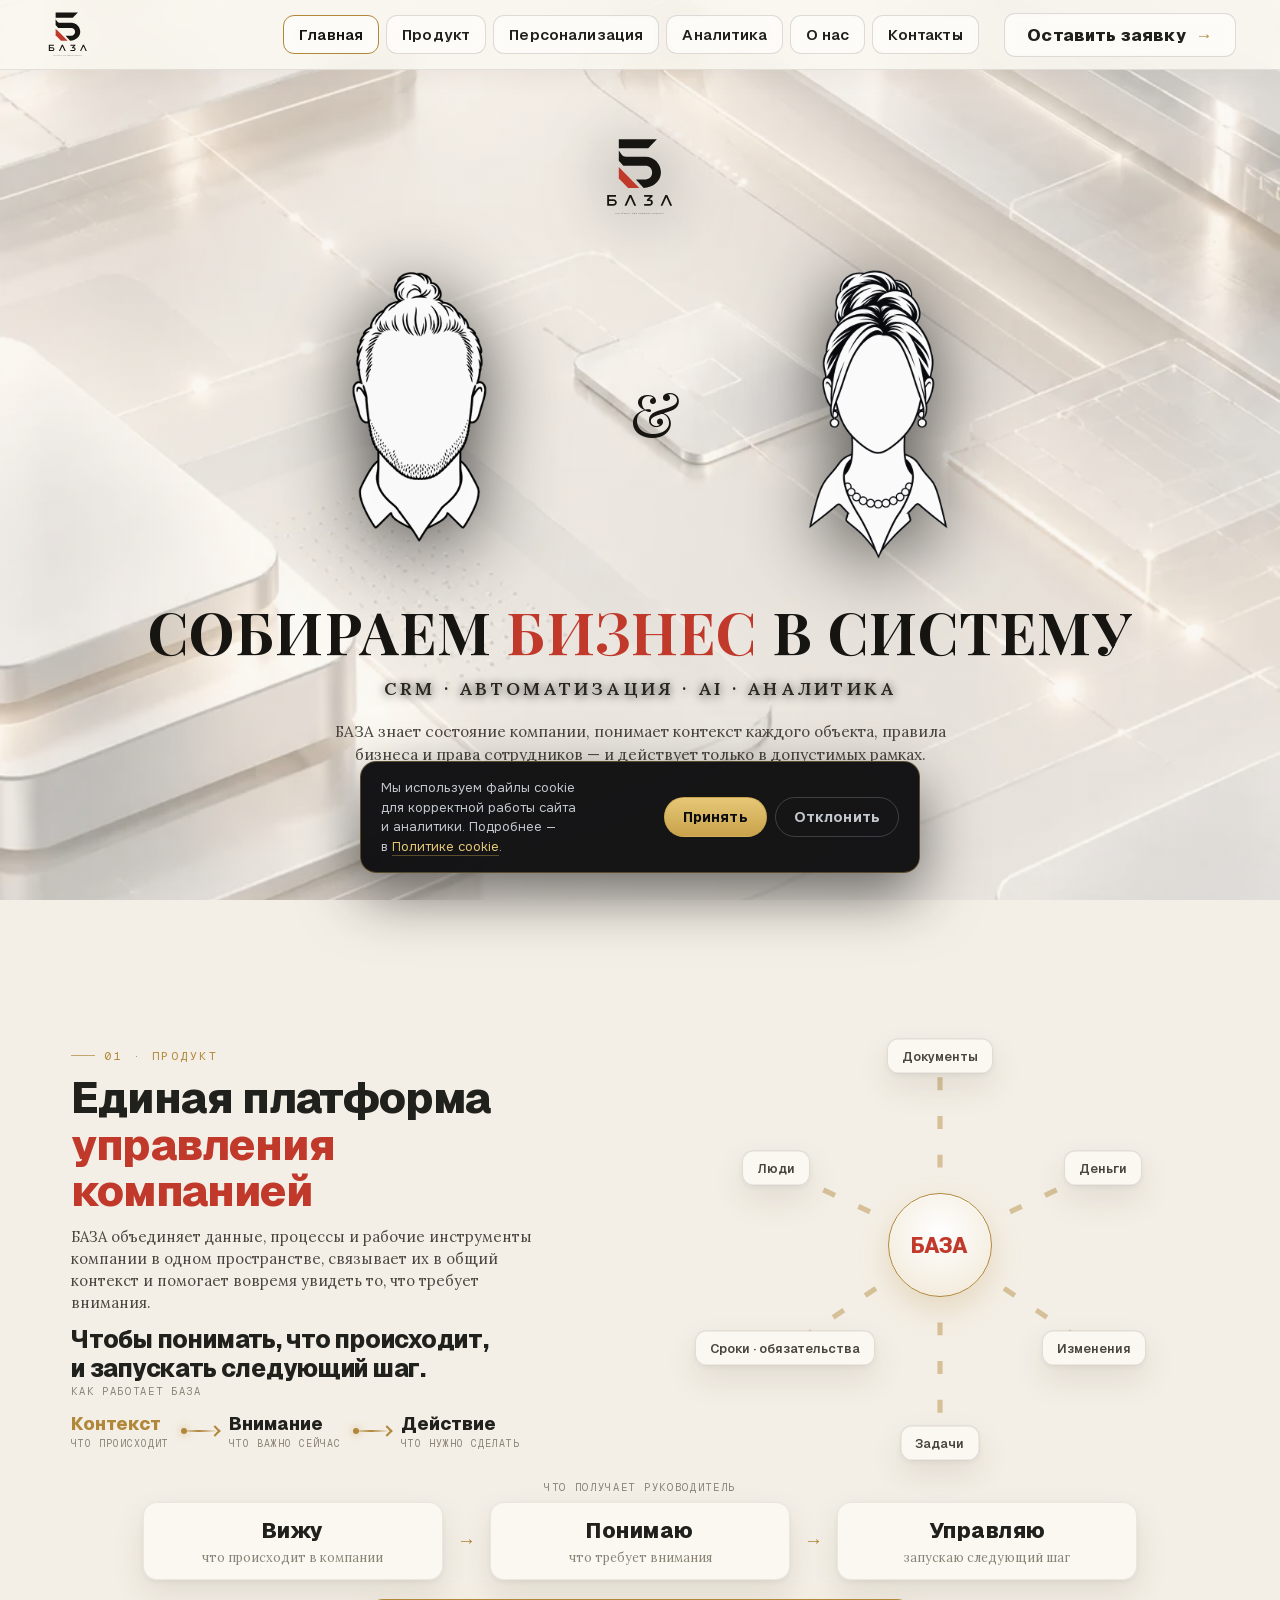
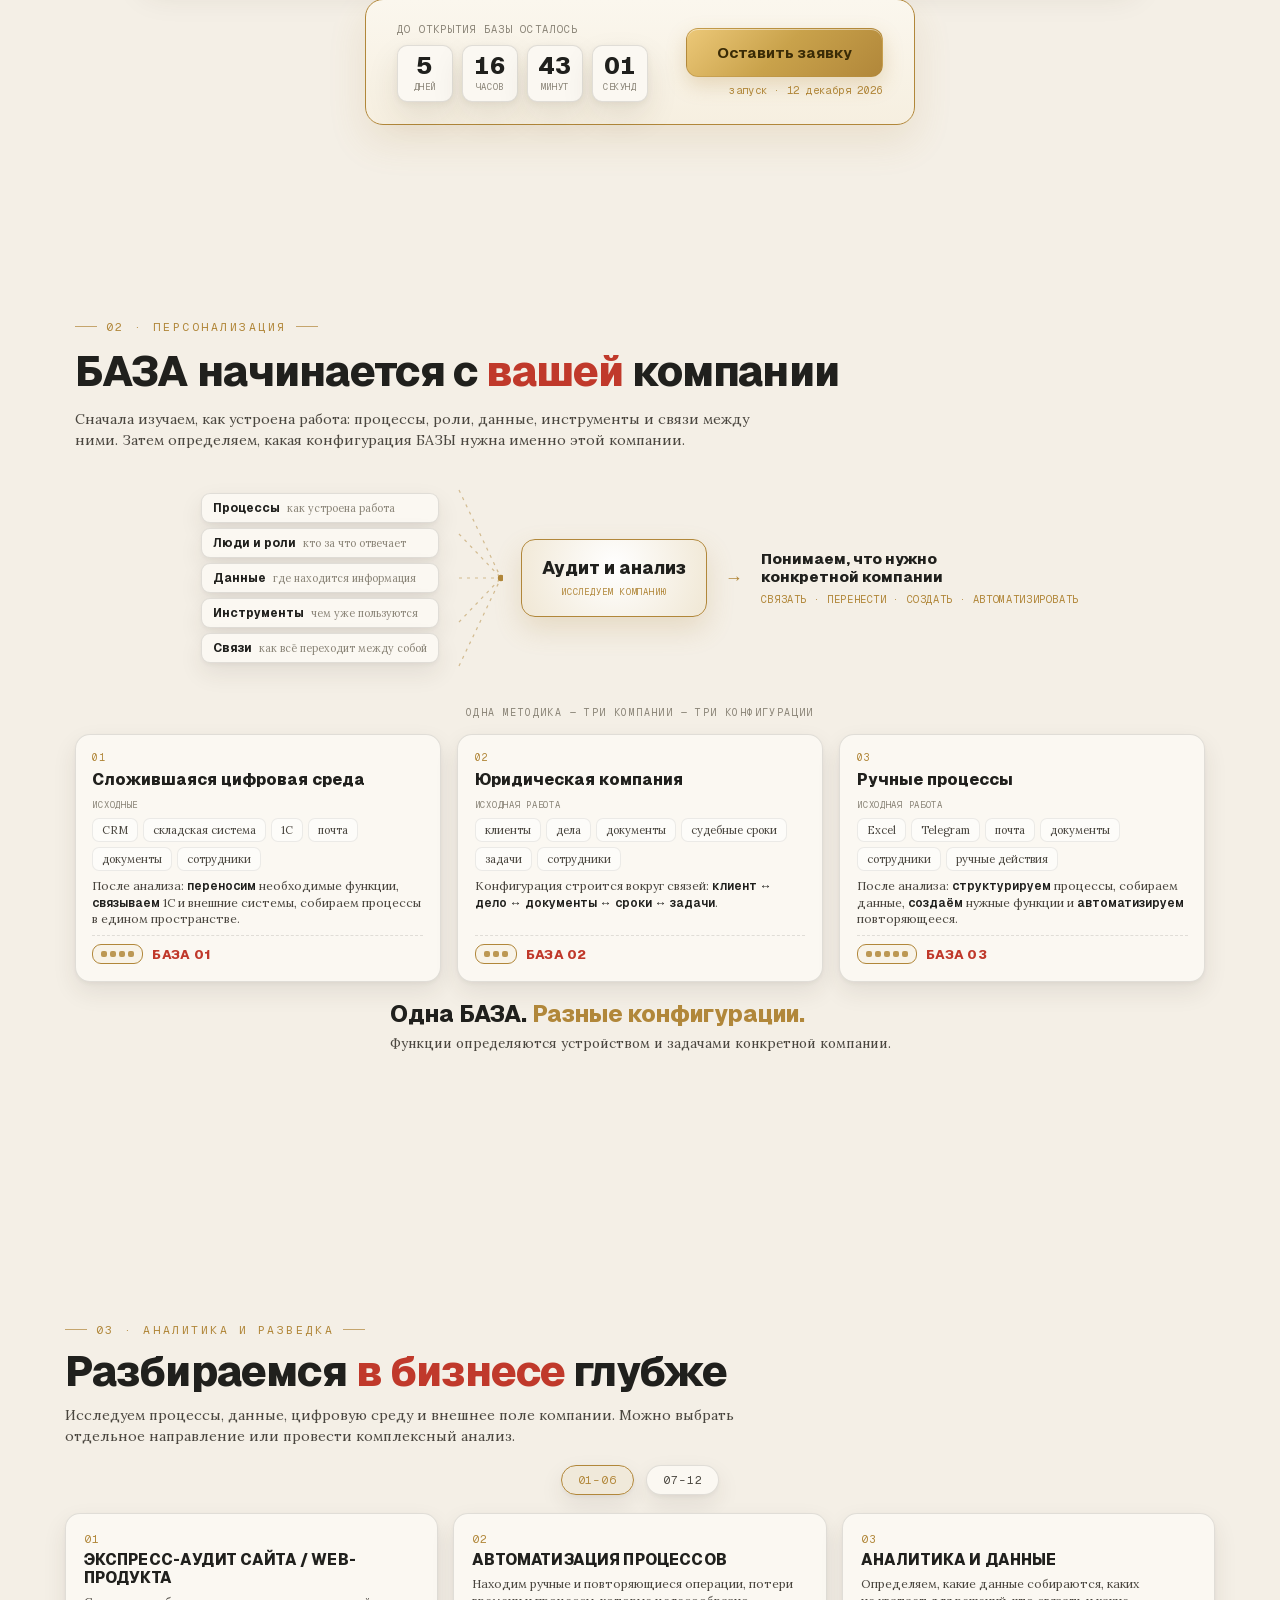
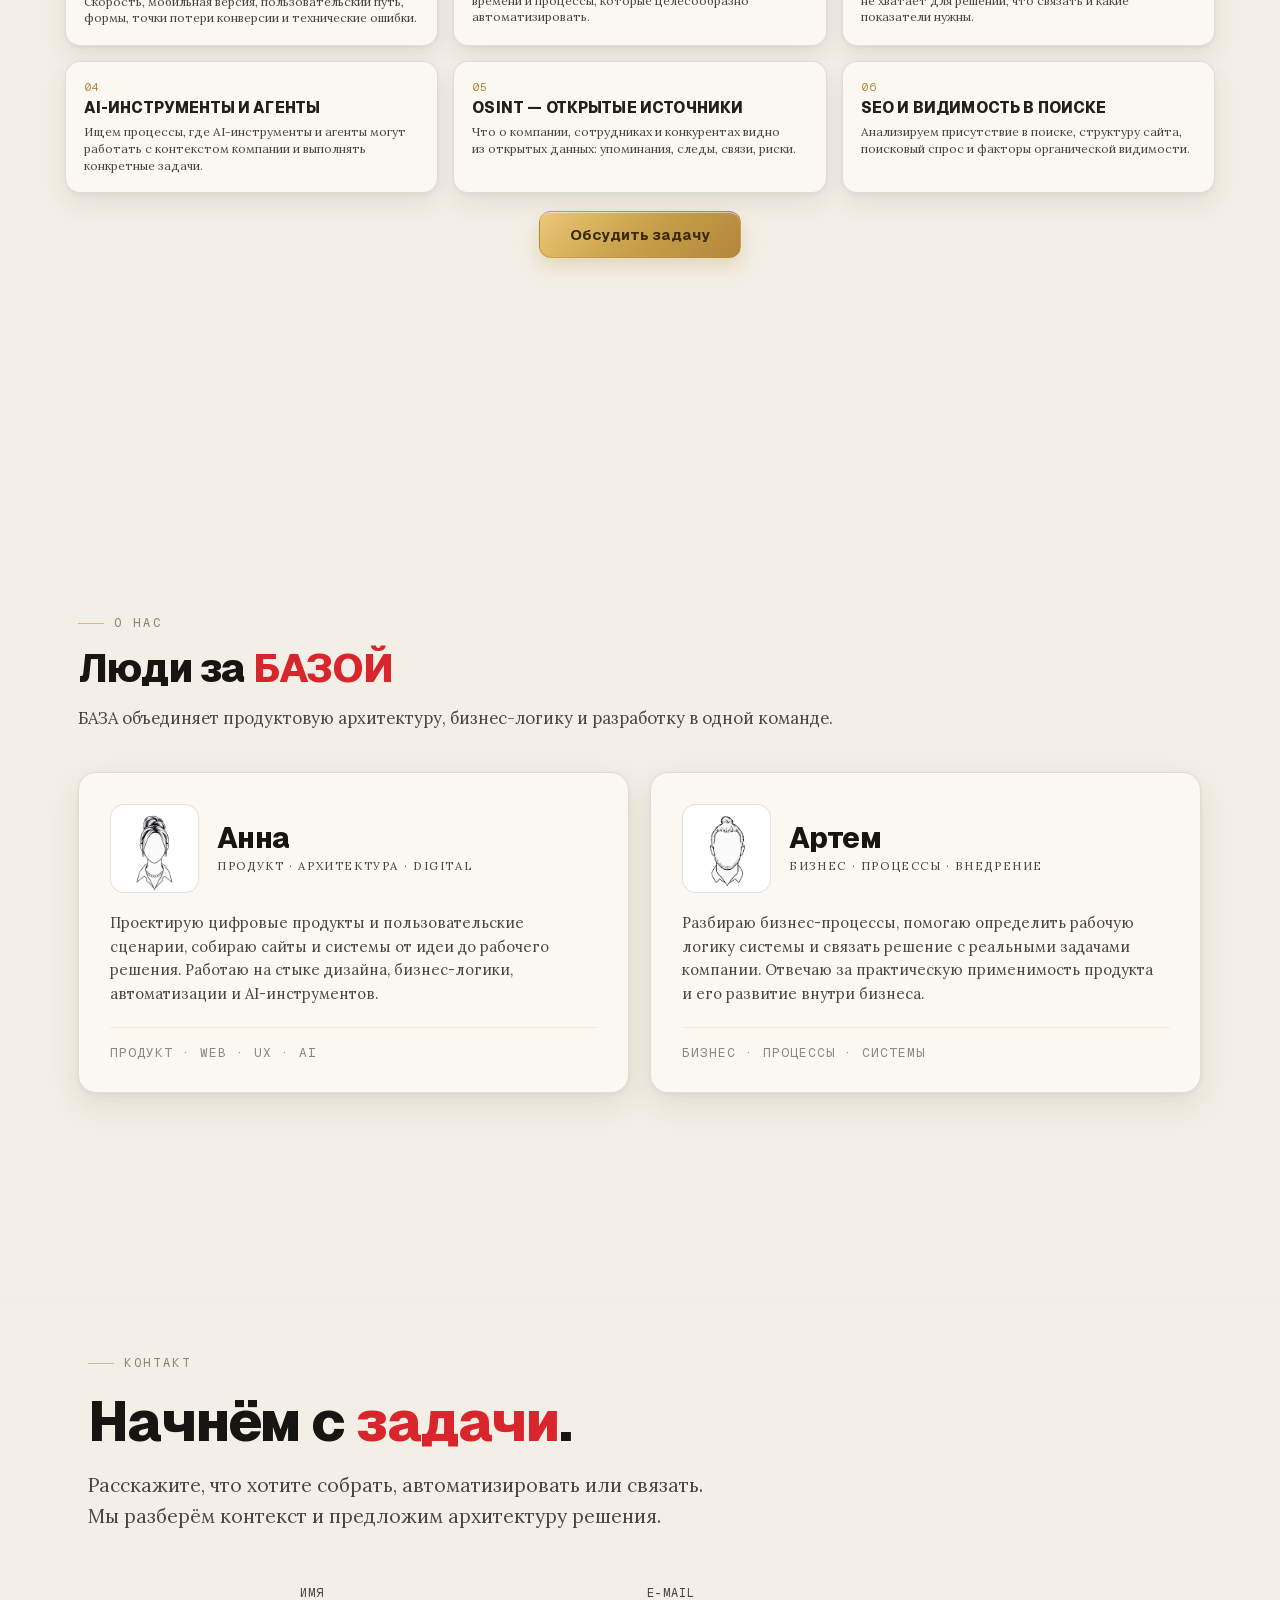
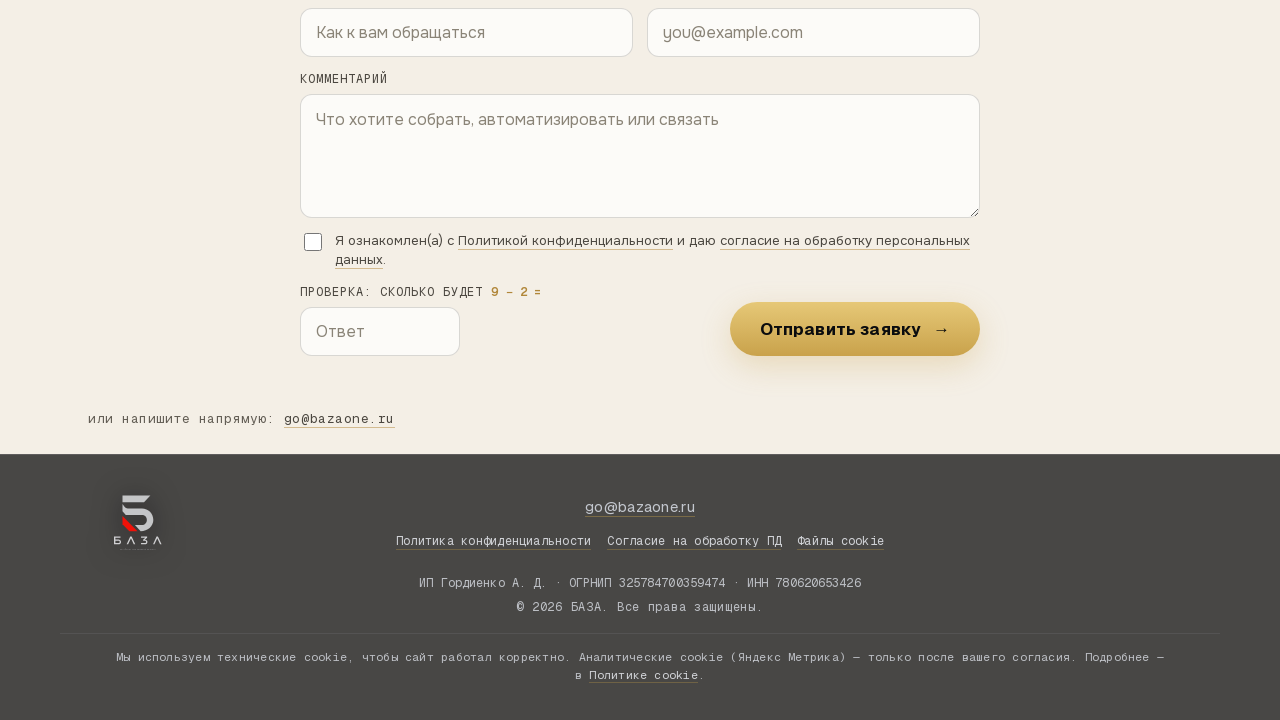
==== commit 2e512af2: "Главная: пояснение под «CRM · автоматизация · AI · аналитика» Новая строка в Hero: «БАЗА знает состо" ====
--- a/index.html
+++ b/index.html
@@ -27,7 +27,7 @@
   <link rel="preload" href="assets/fonts/geist-cyrillic.woff2" as="font" type="font/woff2" crossorigin />
   <link rel="preload" href="assets/fonts/onest-cyrillic.woff2" as="font" type="font/woff2" crossorigin />
   <link rel="preload" href="assets/fonts/lora-cyrillic.woff2" as="font" type="font/woff2" crossorigin />
-  <link rel="stylesheet" href="css/site.css?v=f2390093" />
+  <link rel="stylesheet" href="css/site.css?v=cc7f9bc9" />
 </head>
 <body>
   <!--
@@ -93,6 +93,7 @@
         <div class="hero-copy">
           <h1 class="hero-title">СОБИРАЕМ <span class="hl">БИЗНЕС</span> В&nbsp;СИСТЕМУ</h1>
           <p class="hero-sub">CRM · автоматизация · AI · аналитика</p>
+          <p class="hero-lead">БАЗА знает состояние компании, понимает контекст каждого объекта, правила бизнеса и&nbsp;права сотрудников&nbsp;— и&nbsp;действует только в&nbsp;допустимых рамках.</p>
         </div>
       </div>
     </section>
--- a/css/site.css
+++ b/css/site.css
@@ -3,7 +3,7 @@
 /* webfonts.css */@font-face{font-family: 'Geist';font-style: normal;font-weight: 300 900;font-display: swap;src: url(../assets/fonts/geist-cyrillic.woff2) format('woff2');unicode-range: U+0301,U+0400-045F,U+0490-0491,U+04B0-04B1,U+2116}@font-face{font-family: 'Geist';font-style: normal;font-weight: 300 900;font-display: swap;src: url(../assets/fonts/geist-latin-ext.woff2) format('woff2');unicode-range: U+0100-02BA,U+02BD-02C5,U+02C7-02CC,U+02CE-02D7,U+02DD-02FF,U+0304,U+0308,U+0329,U+1D00-1DBF,U+1E00-1E9F,U+1EF2-1EFF,U+2020,U+20A0-20AB,U+20AD-20C0,U+2113,U+2C60-2C7F,U+A720-A7FF}@font-face{font-family: 'Geist';font-style: normal;font-weight: 300 900;font-display: swap;src: url(../assets/fonts/geist-latin.woff2) format('woff2');unicode-range: U+0000-00FF,U+0131,U+0152-0153,U+02BB-02BC,U+02C6,U+02DA,U+02DC,U+0304,U+0308,U+0329,U+2000-206F,U+20AC,U+2122,U+2191,U+2193,U+2212,U+2215,U+FEFF,U+FFFD}@font-face{font-family: 'Geist Mono';font-style: normal;font-weight: 400 600;font-display: swap;src: url(../assets/fonts/geist-mono-cyrillic.woff2) format('woff2');unicode-range: U+0301,U+0400-045F,U+0490-0491,U+04B0-04B1,U+2116}@font-face{font-family: 'Geist Mono';font-style: normal;font-weight: 400 600;font-display: swap;src: url(../assets/fonts/geist-mono-latin-ext.woff2) format('woff2');unicode-range: U+0100-02BA,U+02BD-02C5,U+02C7-02CC,U+02CE-02D7,U+02DD-02FF,U+0304,U+0308,U+0329,U+1D00-1DBF,U+1E00-1E9F,U+1EF2-1EFF,U+2020,U+20A0-20AB,U+20AD-20C0,U+2113,U+2C60-2C7F,U+A720-A7FF}@font-face{font-family: 'Geist Mono';font-style: normal;font-weight: 400 600;font-display: swap;src: url(../assets/fonts/geist-mono-latin.woff2) format('woff2');unicode-range: U+0000-00FF,U+0131,U+0152-0153,U+02BB-02BC,U+02C6,U+02DA,U+02DC,U+0304,U+0308,U+0329,U+2000-206F,U+20AC,U+2122,U+2191,U+2193,U+2212,U+2215,U+FEFF,U+FFFD}@font-face{font-family: 'JetBrains Mono';font-style: normal;font-weight: 400 600;font-display: swap;src: url(../assets/fonts/jetbrains-mono-cyrillic.woff2) format('woff2');unicode-range: U+0301,U+0400-045F,U+0490-0491,U+04B0-04B1,U+2116}@font-face{font-family: 'JetBrains Mono';font-style: normal;font-weight: 400 600;font-display: swap;src: url(../assets/fonts/jetbrains-mono-latin-ext.woff2) format('woff2');unicode-range: U+0100-02BA,U+02BD-02C5,U+02C7-02CC,U+02CE-02D7,U+02DD-02FF,U+0304,U+0308,U+0329,U+1D00-1DBF,U+1E00-1E9F,U+1EF2-1EFF,U+2020,U+20A0-20AB,U+20AD-20C0,U+2113,U+2C60-2C7F,U+A720-A7FF}@font-face{font-family: 'JetBrains Mono';font-style: normal;font-weight: 400 600;font-display: swap;src: url(../assets/fonts/jetbrains-mono-latin.woff2) format('woff2');unicode-range: U+0000-00FF,U+0131,U+0152-0153,U+02BB-02BC,U+02C6,U+02DA,U+02DC,U+0304,U+0308,U+0329,U+2000-206F,U+20AC,U+2122,U+2191,U+2193,U+2212,U+2215,U+FEFF,U+FFFD}@font-face{font-family: 'Lora';font-style: italic;font-weight: 400;font-display: swap;src: url(../assets/fonts/lora-italic-cyrillic.woff2) format('woff2');unicode-range: U+0301,U+0400-045F,U+0490-0491,U+04B0-04B1,U+2116}@font-face{font-family: 'Lora';font-style: italic;font-weight: 400;font-display: swap;src: url(../assets/fonts/lora-italic-latin-ext.woff2) format('woff2');unicode-range: U+0100-02BA,U+02BD-02C5,U+02C7-02CC,U+02CE-02D7,U+02DD-02FF,U+0304,U+0308,U+0329,U+1D00-1DBF,U+1E00-1E9F,U+1EF2-1EFF,U+2020,U+20A0-20AB,U+20AD-20C0,U+2113,U+2C60-2C7F,U+A720-A7FF}@font-face{font-family: 'Lora';font-style: italic;font-weight: 400;font-display: swap;src: url(../assets/fonts/lora-italic-latin.woff2) format('woff2');unicode-range: U+0000-00FF,U+0131,U+0152-0153,U+02BB-02BC,U+02C6,U+02DA,U+02DC,U+0304,U+0308,U+0329,U+2000-206F,U+20AC,U+2122,U+2191,U+2193,U+2212,U+2215,U+FEFF,U+FFFD}@font-face{font-family: 'Lora';font-style: normal;font-weight: 400 600;font-display: swap;src: url(../assets/fonts/lora-cyrillic.woff2) format('woff2');unicode-range: U+0301,U+0400-045F,U+0490-0491,U+04B0-04B1,U+2116}@font-face{font-family: 'Lora';font-style: normal;font-weight: 400 600;font-display: swap;src: url(../assets/fonts/lora-latin-ext.woff2) format('woff2');unicode-range: U+0100-02BA,U+02BD-02C5,U+02C7-02CC,U+02CE-02D7,U+02DD-02FF,U+0304,U+0308,U+0329,U+1D00-1DBF,U+1E00-1E9F,U+1EF2-1EFF,U+2020,U+20A0-20AB,U+20AD-20C0,U+2113,U+2C60-2C7F,U+A720-A7FF}@font-face{font-family: 'Lora';font-style: normal;font-weight: 400 600;font-display: swap;src: url(../assets/fonts/lora-latin.woff2) format('woff2');unicode-range: U+0000-00FF,U+0131,U+0152-0153,U+02BB-02BC,U+02C6,U+02DA,U+02DC,U+0304,U+0308,U+0329,U+2000-206F,U+20AC,U+2122,U+2191,U+2193,U+2212,U+2215,U+FEFF,U+FFFD}@font-face{font-family: 'Onest';font-style: normal;font-weight: 400 700;font-display: swap;src: url(../assets/fonts/onest-cyrillic.woff2) format('woff2');unicode-range: U+0301,U+0400-045F,U+0490-0491,U+04B0-04B1,U+2116}@font-face{font-family: 'Onest';font-style: normal;font-weight: 400 700;font-display: swap;src: url(../assets/fonts/onest-latin-ext.woff2) format('woff2');unicode-range: U+0100-02BA,U+02BD-02C5,U+02C7-02CC,U+02CE-02D7,U+02DD-02FF,U+0304,U+0308,U+0329,U+1D00-1DBF,U+1E00-1E9F,U+1EF2-1EFF,U+2020,U+20A0-20AB,U+20AD-20C0,U+2113,U+2C60-2C7F,U+A720-A7FF}@font-face{font-family: 'Onest';font-style: normal;font-weight: 400 700;font-display: swap;src: url(../assets/fonts/onest-latin.woff2) format('woff2');unicode-range: U+0000-00FF,U+0131,U+0152-0153,U+02BB-02BC,U+02C6,U+02DA,U+02DC,U+0304,U+0308,U+0329,U+2000-206F,U+20AC,U+2122,U+2191,U+2193,U+2212,U+2215,U+FEFF,U+FFFD}
 /* fonts.css */@font-face{font-family: 'Playfair Display';font-style: normal;font-weight: 400 900;font-display: swap;src: url('../assets/fonts/pf-normal-cyrillic.woff2') format('woff2');unicode-range: U+0301,U+0400-045F,U+0490-0491,U+04B0-04B1,U+2116}@font-face{font-family: 'Playfair Display';font-style: normal;font-weight: 400 900;font-display: swap;src: url('../assets/fonts/pf-normal-latin-ext.woff2') format('woff2');unicode-range: U+0100-02BA,U+02BD-02C5,U+02C7-02CC,U+02CE-02D7,U+02DD-02FF,U+0304,U+0308,U+0329,U+1D00-1DBF,U+1E00-1E9F,U+1EF2-1EFF,U+2020,U+20A0-20AB,U+20AD-20C0,U+2113,U+2C60-2C7F,U+A720-A7FF}@font-face{font-family: 'Playfair Display';font-style: normal;font-weight: 400 900;font-display: swap;src: url('../assets/fonts/pf-normal-latin.woff2') format('woff2');unicode-range: U+0000-00FF,U+0131,U+0152-0153,U+02BB-02BC,U+02C6,U+02DA,U+02DC,U+0304,U+0308,U+0329,U+2000-206F,U+20AC,U+2122,U+2191,U+2193,U+2212,U+2215,U+FEFF,U+FFFD}@font-face{font-family: 'Playfair Display';font-style: italic;font-weight: 400 700;font-display: swap;src: url('../assets/fonts/pf-italic-cyrillic.woff2') format('woff2');unicode-range: U+0301,U+0400-045F,U+0490-0491,U+04B0-04B1,U+2116}@font-face{font-family: 'Playfair Display';font-style: italic;font-weight: 400 700;font-display: swap;src: url('../assets/fonts/pf-italic-latin-ext.woff2') format('woff2');unicode-range: U+0100-02BA,U+02BD-02C5,U+02C7-02CC,U+02CE-02D7,U+02DD-02FF,U+0304,U+0308,U+0329,U+1D00-1DBF,U+1E00-1E9F,U+1EF2-1EFF,U+2020,U+20A0-20AB,U+20AD-20C0,U+2113,U+2C60-2C7F,U+A720-A7FF}@font-face{font-family: 'Playfair Display';font-style: italic;font-weight: 400 700;font-display: swap;src: url('../assets/fonts/pf-italic-latin.woff2') format('woff2');unicode-range: U+0000-00FF,U+0131,U+0152-0153,U+02BB-02BC,U+02C6,U+02DA,U+02DC,U+0304,U+0308,U+0329,U+2000-206F,U+20AC,U+2122,U+2191,U+2193,U+2212,U+2215,U+FEFF,U+FFFD}@font-face{font-family: 'PT Sans';font-style: normal;font-weight: 400;font-display: swap;src: url('../assets/fonts/pts-400-cyrillic.woff2') format('woff2');unicode-range: U+0301,U+0400-045F,U+0490-0491,U+04B0-04B1,U+2116}@font-face{font-family: 'PT Sans';font-style: normal;font-weight: 400;font-display: swap;src: url('../assets/fonts/pts-400-latin.woff2') format('woff2');unicode-range: U+0000-00FF,U+0131,U+0152-0153,U+02BB-02BC,U+02C6,U+02DA,U+02DC,U+0304,U+0308,U+0329,U+2000-206F,U+20AC,U+2122,U+2191,U+2193,U+2212,U+2215,U+FEFF,U+FFFD}@font-face{font-family: 'PT Sans';font-style: normal;font-weight: 700;font-display: swap;src: url('../assets/fonts/pts-700-cyrillic.woff2') format('woff2');unicode-range: U+0301,U+0400-045F,U+0490-0491,U+04B0-04B1,U+2116}@font-face{font-family: 'PT Sans';font-style: normal;font-weight: 700;font-display: swap;src: url('../assets/fonts/pts-700-latin.woff2') format('woff2');unicode-range: U+0000-00FF,U+0131,U+0152-0153,U+02BB-02BC,U+02C6,U+02DA,U+02DC,U+0304,U+0308,U+0329,U+2000-206F,U+20AC,U+2122,U+2191,U+2193,U+2212,U+2215,U+FEFF,U+FFFD}
 /* menu.css */:root{--silver:#bcc1c9;--silver-dim:#9a9aa2;--red:#d8262c;--red-hi:#ec3b41;--gold:#c9a24b;--nav-h:69px}.nav{position:fixed;top:0;left:0;right:0;z-index:50;background-color:#0a0a0a;background-image:url('../assets/croco-skin.jpg');background-image:image-set( url('../assets/croco-skin.webp') type('image/webp'),url('../assets/croco-skin.jpg') type('image/jpeg'));background-position:center;background-size:cover;background-repeat:no-repeat;border-bottom:1px solid rgba(201,162,75,.18);font-family:'Geist',-apple-system,Arial,sans-serif}.nav__inner{max-width:1280px;margin:0 auto;height:var(--nav-h);display:grid;grid-template-columns:1fr auto 1fr;align-items:center;gap:clamp(12px,2vw,28px);padding:0 clamp(16px,4vw,44px)}.nav__logo{grid-column:1;justify-self:start;display:inline-flex;line-height:0}.nav__logo img{height:52px;width:auto;display:block;filter:drop-shadow(0 4px 14px rgba(0,0,0,.6))}.nav__links{grid-column:2;justify-self:center;display:flex;align-items:center;gap:7px}.nav__links a{color:var(--silver);text-decoration:none;white-space:nowrap;background-color:#0b0c0e;background-image:url('../assets/black-suede.jpg');background-image:image-set(url('../assets/black-suede.webp') type('image/webp'),url('../assets/black-suede.jpg') type('image/jpeg'));background-position:center;background-size:cover;background-repeat:no-repeat;border:1px solid rgba(201,162,75,.35);border-radius:11px;padding:9px 15px;font-size:15px;font-weight:600;letter-spacing:.01em;-webkit-backdrop-filter:blur(4px);backdrop-filter:blur(4px);transition:color .2s ease,border-color .2s ease,background .2s ease,box-shadow .3s ease}.nav__links a.is-active{color:#e6e9ee;border-color:rgba(201,162,75,.65)}.nav__links a:hover{color:#e6e9ee;border-color:var(--gold);box-shadow:0 0 22px rgba(201,162,75,.5),0 0 48px rgba(201,162,75,.28)}.nav__links a.nav__promo{color:#0b0c0e;background-color:#c9a24b;background-image:linear-gradient(180deg,#e6c877,#c9a24b);border-color:rgba(201,162,75,.7);font-weight:800}.nav__links a.nav__promo:hover{color:#0b0c0e;filter:brightness(1.06);box-shadow:0 0 22px rgba(201,162,75,.5),0 0 48px rgba(201,162,75,.28)}.nav__cta{grid-column:3;justify-self:end;display:inline-flex;align-items:center;gap:10px;color:var(--silver);text-decoration:none;white-space:nowrap;background-color:#0b0c0e;background-image:url('../assets/black-suede.jpg');background-image:image-set(url('../assets/black-suede.webp') type('image/webp'),url('../assets/black-suede.jpg') type('image/jpeg'));background-position:center;background-size:cover;background-repeat:no-repeat;border:1px solid rgba(201,162,75,.5);border-radius:11px;padding:10px 22px;font-size:17px;font-weight:800;letter-spacing:.01em;-webkit-backdrop-filter:blur(4px);backdrop-filter:blur(4px);transition:color .2s ease,border-color .2s ease,box-shadow .3s ease}.nav__cta::after{content:"→";color:var(--gold);font-weight:800;transition:color .2s ease}.nav__cta:hover{color:#e6e9ee;border-color:var(--gold);box-shadow:0 0 22px rgba(201,162,75,.5),0 0 48px rgba(201,162,75,.28)}.nav__cta:hover::after{color:#f0d489}.nav__burger{display:none;grid-column:3;justify-self:end;width:40px;height:40px;padding:10px;background:transparent;border:0;cursor:pointer;flex-direction:column;justify-content:space-between;position:relative;z-index:70}.nav__burger span{display:block;height:2px;width:100%;background:var(--silver);border-radius:2px;transition:transform .3s ease,opacity .2s ease,background .2s ease}.mmenu{position:fixed;inset:0;z-index:60;background:rgba(8,8,9,.98);font-family:'Geist',-apple-system,Arial,sans-serif;-webkit-backdrop-filter:blur(6px);backdrop-filter:blur(6px);display:flex;flex-direction:column;align-items:center;justify-content:center;gap:clamp(28px,5vh,52px);opacity:0;visibility:hidden;transform:translateY(-8px);transition:opacity .32s ease,transform .32s ease,visibility .32s}.mmenu::before{content:"";position:absolute;inset:0;z-index:-1;pointer-events:none;background:#08080a url('../assets/croco-skin.webp') center top / cover no-repeat;opacity:.22}.mmenu__links{display:flex;flex-direction:column;align-items:center;gap:clamp(18px,3.4vh,34px)}.mmenu__close{position:absolute;top:16px;right:18px;z-index:80;width:44px;height:44px;padding:0;line-height:1;background:transparent;border:0;cursor:pointer;font-size:34px;color:var(--silver);transition:color .2s ease}.mmenu__close:hover{color:#fff}.mmenu__links a{color:var(--silver);text-decoration:none;font-size:clamp(21px,5.6vw,32px);font-weight:700;letter-spacing:.01em;transition:color .2s ease,text-shadow .2s ease}.mmenu__links a:hover,.mmenu__links a:active{color:#e6e9ee;text-shadow:0 0 22px rgba(201,162,75,.55),0 0 40px rgba(201,162,75,.3)}.mmenu__links a.mmenu__promo{color:#0b0c0e;background:linear-gradient(180deg,#e6c877,#c9a24b);padding:10px 30px;border-radius:999px;font-size:clamp(18px,4.5vw,24px);font-weight:800}.mmenu__links a.mmenu__promo:hover,.mmenu__links a.mmenu__promo:active{color:#0b0c0e;text-shadow:none;box-shadow:0 0 22px rgba(201,162,75,.5)}.mmenu__cta{color:var(--silver);text-decoration:none;background-color:#0b0c0e;background-image:url('../assets/black-suede.jpg');background-image:image-set(url('../assets/black-suede.webp') type('image/webp'),url('../assets/black-suede.jpg') type('image/jpeg'));background-position:center;background-size:cover;background-repeat:no-repeat;border:1px solid rgba(201,162,75,.6);border-radius:999px;padding:14px 34px;letter-spacing:.06em;font-size:15px;font-weight:800;transition:color .2s ease,border-color .2s ease,box-shadow .3s ease}.mmenu__cta:hover,.mmenu__cta:active{color:#e6e9ee;border-color:var(--gold);box-shadow:0 0 22px rgba(201,162,75,.5),0 0 48px rgba(201,162,75,.28)}body[data-menu-open="true"] .mmenu{opacity:1;visibility:visible;transform:none}body[data-menu-open="true"] .nav{background:transparent;border-bottom-color:transparent}body[data-menu-open="true"] .nav__burger span:nth-child(1){transform:translateY(8px) rotate(45deg)}body[data-menu-open="true"] .nav__burger span:nth-child(2){opacity:0}body[data-menu-open="true"] .nav__burger span:nth-child(3){transform:translateY(-8px) rotate(-45deg)}.totop{position:fixed;right:clamp(14px,2.4vw,28px);bottom:clamp(14px,2.4vw,28px);z-index:55;width:52px;height:52px;border-radius:50%;display:flex;align-items:center;justify-content:center;cursor:pointer;color:#e6c877;background-color:#0b0c0e;background-image:radial-gradient(120% 120% at 30% 22%,#2a2b30 0%,#121316 55%,#0b0c0e 100%);border:1px solid rgba(201,162,75,.5);-webkit-backdrop-filter:blur(4px);backdrop-filter:blur(4px);box-shadow:0 8px 24px rgba(0,0,0,.4);opacity:0;visibility:hidden;transform:translateY(10px);transition:opacity .3s ease,transform .3s ease,visibility .3s,border-color .2s ease,box-shadow .3s ease,color .2s ease}.totop.is-show{opacity:1;visibility:visible;transform:none}.totop:hover{color:#f0d489;border-color:var(--gold);box-shadow:0 0 22px rgba(201,162,75,.5),0 0 48px rgba(201,162,75,.28)}@media (prefers-reduced-motion: reduce){.totop{transition:opacity .2s ease,visibility .2s}}@media (max-width:860px){.nav__links,.nav__cta{display:none}.nav__burger{display:flex}}
-/* hero.css */*{box-sizing: border-box}html{-webkit-text-size-adjust: 100%;scroll-behavior: smooth;scroll-snap-type: y mandatory;scroll-padding-top: var(--nav-h,69px)}@media (prefers-reduced-motion: reduce){html{scroll-behavior: auto}}.hero,.b1,.b2,.b4,.b5,.b6{scroll-snap-align: start;scroll-snap-stop: always}.foot{scroll-snap-align: end}.b3,.why,.persn,.analytics,.how,.kit,.res,.story,.grow,.faq{scroll-snap-align: start}@media (max-width: 820px){html{scroll-snap-type: none}}:root{--skin-tile: 520px}@media (max-width: 1024px){:root{--skin-tile: 400px}}@media (max-width: 600px){:root{--skin-tile: 280px}}body{margin: 0;color: #20201d;font-family: 'Onest',-apple-system,BlinkMacSystemFont,"Segoe UI",Arial,sans-serif;-webkit-font-smoothing: antialiased;overflow-x: hidden;background-color: #f4efe6}body::before{content: "";position: fixed;inset: 0;z-index: -1;pointer-events: none;background: radial-gradient(900px 560px at 82% -8%,rgba(255,255,255,.5),transparent 60%),linear-gradient(180deg,rgba(245,240,232,.46) 0%,rgba(245,240,232,.4) 100%),#f4efe6 url('../assets/fon-baza.jpg') center center / cover no-repeat;background: radial-gradient(900px 560px at 82% -8%,rgba(255,255,255,.5),transparent 60%),linear-gradient(180deg,rgba(245,240,232,.46) 0%,rgba(245,240,232,.4) 100%),#f4efe6 image-set(url('../assets/fon-baza.webp') type('image/webp'),url('../assets/fon-baza.jpg') type('image/jpeg')) center center / cover no-repeat}:focus-visible{outline: 2px solid #8b93ff;outline-offset: 3px}.skip-link{position: fixed;top: 10px;left: 50%;transform: translate(-50%,-160%);z-index: 100;padding: 10px 18px;background: #f5f5f7;color: #08080a;border-radius: 999px;font-size: 14px;font-weight: 600;text-decoration: none;transition: transform .2s ease}.skip-link:focus{transform: translate(-50%,0)}.hero{position: relative;min-height: 100svh;display: grid;place-items: center;padding: clamp(24px,6vh,64px) clamp(16px,5vw,60px)}.hero__inner{display: flex;flex-direction: column;align-items: center;gap: clamp(20px,4vh,48px);width: 100%;max-width: 100%;min-width: 0;text-align: center;animation: hero-in .7s cubic-bezier(.22,1,.36,1) both}@keyframes hero-in{from{opacity: 0;transform: translateY(16px)}to{opacity: 1;transform: translateY(0)}}.hero-logo{height: clamp(64px,10vh,120px);width: auto;max-width: 80%;filter: drop-shadow(0 10px 34px rgba(0,0,0,.7))}.icons{display: flex;align-items: center;justify-content: center;gap: clamp(16px,6vw,80px);max-width: 100%;min-width: 0}.figure{height: clamp(170px,34vh,380px);width: auto;max-width: 42vw;object-fit: contain;filter: drop-shadow(0 14px 40px rgba(0,0,0,.7))}.icons__amp{font-family: 'Playfair Display',Georgia,serif;font-size: clamp(26px,5vw,60px);font-weight: 400;color: #cfd3da;text-shadow: 0 6px 24px rgba(0,0,0,.7)}.hero-copy{display: flex;flex-direction: column;align-items: center;gap: clamp(10px,1.6vh,18px)}.hero-title{margin: 0;font-family: 'Playfair Display',Georgia,serif;font-weight: 700;text-transform: uppercase;font-size: clamp(24px,4.6vw,58px);line-height: 1.06;letter-spacing: .02em;background: linear-gradient(180deg,#f6f7f9 0%,#cfd3da 44%,#9aa0a8 56%,#e6e9ee 100%);-webkit-background-clip: text;background-clip: text;-webkit-text-fill-color: transparent;color: transparent;filter: drop-shadow(0 2px 14px rgba(0,0,0,.85))}.hero-title .hl{-webkit-text-fill-color: #d8262c;color: #d8262c}.hero-sub{margin: 0;color: #ffffff;font-family: 'Geist Mono','JetBrains Mono',ui-monospace,monospace;font-weight: 600;text-transform: uppercase;font-size: clamp(13px,1.45vw,18px);letter-spacing: .18em;text-shadow: 0 1px 10px rgba(0,0,0,.8)}@media (max-width: 680px){.icons{gap: clamp(8px,3vw,24px)}.figure{height: clamp(130px,26vh,240px);max-width: 38vw}.icons__amp{font-size: clamp(20px,6vw,36px)}.hero-logo{height: clamp(52px,8vh,88px)}.hero-sub{letter-spacing: .1em;max-width: 100%;overflow-wrap: anywhere}}@media (max-height: 520px){.hero{min-height: auto;padding: 8vh 16px}.figure{height: clamp(110px,40vh,220px)}.hero-logo{height: clamp(44px,11vh,76px)}}@media (prefers-reduced-motion: reduce){.hero__inner{animation: none}}
+/* hero.css */*{box-sizing: border-box}html{-webkit-text-size-adjust: 100%;scroll-behavior: smooth;scroll-snap-type: y mandatory;scroll-padding-top: var(--nav-h,69px)}@media (prefers-reduced-motion: reduce){html{scroll-behavior: auto}}.hero,.b1,.b2,.b4,.b5,.b6{scroll-snap-align: start;scroll-snap-stop: always}.foot{scroll-snap-align: end}.b3,.why,.persn,.analytics,.how,.kit,.res,.story,.grow,.faq{scroll-snap-align: start}@media (max-width: 820px){html{scroll-snap-type: none}}:root{--skin-tile: 520px}@media (max-width: 1024px){:root{--skin-tile: 400px}}@media (max-width: 600px){:root{--skin-tile: 280px}}body{margin: 0;color: #20201d;font-family: 'Onest',-apple-system,BlinkMacSystemFont,"Segoe UI",Arial,sans-serif;-webkit-font-smoothing: antialiased;overflow-x: hidden;background-color: #f4efe6}body::before{content: "";position: fixed;inset: 0;z-index: -1;pointer-events: none;background: radial-gradient(900px 560px at 82% -8%,rgba(255,255,255,.5),transparent 60%),linear-gradient(180deg,rgba(245,240,232,.46) 0%,rgba(245,240,232,.4) 100%),#f4efe6 url('../assets/fon-baza.jpg') center center / cover no-repeat;background: radial-gradient(900px 560px at 82% -8%,rgba(255,255,255,.5),transparent 60%),linear-gradient(180deg,rgba(245,240,232,.46) 0%,rgba(245,240,232,.4) 100%),#f4efe6 image-set(url('../assets/fon-baza.webp') type('image/webp'),url('../assets/fon-baza.jpg') type('image/jpeg')) center center / cover no-repeat}:focus-visible{outline: 2px solid #8b93ff;outline-offset: 3px}.skip-link{position: fixed;top: 10px;left: 50%;transform: translate(-50%,-160%);z-index: 100;padding: 10px 18px;background: #f5f5f7;color: #08080a;border-radius: 999px;font-size: 14px;font-weight: 600;text-decoration: none;transition: transform .2s ease}.skip-link:focus{transform: translate(-50%,0)}.hero{position: relative;min-height: 100svh;display: grid;place-items: center;padding: clamp(24px,6vh,64px) clamp(16px,5vw,60px)}.hero__inner{display: flex;flex-direction: column;align-items: center;gap: clamp(20px,4vh,48px);width: 100%;max-width: 100%;min-width: 0;text-align: center;animation: hero-in .7s cubic-bezier(.22,1,.36,1) both}@keyframes hero-in{from{opacity: 0;transform: translateY(16px)}to{opacity: 1;transform: translateY(0)}}.hero-logo{height: clamp(64px,10vh,120px);width: auto;max-width: 80%;filter: drop-shadow(0 10px 34px rgba(0,0,0,.7))}.icons{display: flex;align-items: center;justify-content: center;gap: clamp(16px,6vw,80px);max-width: 100%;min-width: 0}.figure{height: clamp(170px,34vh,380px);width: auto;max-width: 42vw;object-fit: contain;filter: drop-shadow(0 14px 40px rgba(0,0,0,.7))}.icons__amp{font-family: 'Playfair Display',Georgia,serif;font-size: clamp(26px,5vw,60px);font-weight: 400;color: #cfd3da;text-shadow: 0 6px 24px rgba(0,0,0,.7)}.hero-copy{display: flex;flex-direction: column;align-items: center;gap: clamp(10px,1.6vh,18px)}.hero-title{margin: 0;font-family: 'Playfair Display',Georgia,serif;font-weight: 700;text-transform: uppercase;font-size: clamp(24px,4.6vw,58px);line-height: 1.06;letter-spacing: .02em;background: linear-gradient(180deg,#f6f7f9 0%,#cfd3da 44%,#9aa0a8 56%,#e6e9ee 100%);-webkit-background-clip: text;background-clip: text;-webkit-text-fill-color: transparent;color: transparent;filter: drop-shadow(0 2px 14px rgba(0,0,0,.85))}.hero-title .hl{-webkit-text-fill-color: #d8262c;color: #d8262c}.hero-sub{margin: 0;color: #ffffff;font-family: 'Geist Mono','JetBrains Mono',ui-monospace,monospace;font-weight: 600;text-transform: uppercase;font-size: clamp(13px,1.45vw,18px);letter-spacing: .18em;text-shadow: 0 1px 10px rgba(0,0,0,.8)}.hero-lead{margin: clamp(2px,.6vh,8px) 0 0;max-width: 700px;font-family: 'Lora',Georgia,serif;font-weight: 400;font-size: clamp(15px,1.2vw,18px);line-height: 1.55;color: #d9dce1;text-wrap: balance}@media (max-width: 680px){.icons{gap: clamp(8px,3vw,24px)}.figure{height: clamp(130px,26vh,240px);max-width: 38vw}.icons__amp{font-size: clamp(20px,6vw,36px)}.hero-logo{height: clamp(52px,8vh,88px)}.hero-sub{letter-spacing: .1em;max-width: 100%;overflow-wrap: anywhere}.hero-lead{max-width: 34em;padding: 0 4px}}@media (max-height: 520px){.hero{min-height: auto;padding: 8vh 16px}.figure{height: clamp(110px,40vh,220px)}.hero-logo{height: clamp(44px,11vh,76px)}}@media (prefers-reduced-motion: reduce){.hero__inner{animation: none}}
 /* block1.css */#block1{--card:#fbf8f2;--ink:#20201d;--ink-2:#4a463f;--ink-dim:#8a8477;--gold:#b1873a;--red:#c0392b;--line:rgba(30,26,20,.12);--line-soft:rgba(30,26,20,.08);--shadow:0 14px 32px rgba(60,48,30,.10),0 2px 6px rgba(60,48,30,.06);position:relative;background:transparent;min-height:100svh;display:flex;align-items:center}#block1 .b1__wrap{width:100%;max-width:1240px;margin:0 auto;padding:clamp(72px,10vh,120px) clamp(20px,4vw,54px) clamp(20px,4vh,44px);display:flex;flex-direction:column;justify-content:center;gap:clamp(12px,2.2vh,24px)}#block1 h1,#block1 h2{font-family:'Geist',-apple-system,Arial,sans-serif;letter-spacing:-.02em;color:var(--ink);margin:0}#block1 .top{display:grid;grid-template-columns:1.02fr .98fr;gap:clamp(18px,3vw,46px);align-items:center}#block1 .eyebrow{display:inline-flex;align-items:center;gap:9px;margin:0 0 12px;font-family:'Geist Mono',ui-monospace,monospace;text-transform:uppercase;letter-spacing:.22em;font-size:11.5px;color:var(--gold)}#block1 .eyebrow::before{content:"";width:24px;height:1px;background:var(--gold);opacity:.7}#block1 .h-title{font-weight:800;line-height:1.05;font-size:clamp(27px,3.6vw,44px);max-width:15ch}#block1 .h-title .r{color:var(--red)}#block1 .sub{margin:12px 0 0;max-width:52ch;font-size:clamp(13.5px,1.15vw,16px);line-height:1.5;color:var(--ink-2)}#block1 .tagline{margin:12px 0 0;max-width:34ch;font-family:'Geist',sans-serif;font-weight:800;font-size:clamp(17px,1.9vw,25px);line-height:1.18;letter-spacing:-.01em;color:var(--ink)}#block1 .mini-lab{margin:0 0 8px;font-family:'Geist Mono',ui-monospace,monospace;text-transform:uppercase;letter-spacing:.16em;font-size:10.5px;color:var(--ink-dim)}#block1 .mini-lab.center{text-align:center}#block1 .formula{display:flex;flex-wrap:wrap;align-items:center;gap:9px 12px;margin:14px 0 0}#block1 .fstep b{display:block;font-family:'Geist',sans-serif;font-weight:800;font-size:clamp(14px,1.4vw,18px);color:var(--ink)}#block1 .fstep.k b{color:var(--gold)}#block1 .fstep span{display:block;margin-top:2px;font-size:10px;color:var(--ink-dim);font-family:'Geist Mono',ui-monospace,monospace;text-transform:uppercase;letter-spacing:.1em}#block1 .farrow{position:relative;width:36px;height:2px;background:linear-gradient(90deg,transparent,var(--gold),transparent);border-radius:2px}#block1 .farrow::after{content:"";position:absolute;right:-2px;top:50%;width:6px;height:6px;border-top:2px solid var(--gold);border-right:2px solid var(--gold);transform:translateY(-50%) rotate(45deg)}#block1 .farrow i{position:absolute;top:50%;left:0;width:6px;height:6px;margin-top:-3px;border-radius:50%;background:var(--gold);box-shadow:0 0 8px rgba(177,135,58,.6);animation:b1frun 2.6s cubic-bezier(.4,0,.2,1) infinite}#block1 .farrow.d2 i{animation-delay:.7s}@keyframes b1frun{0%{left:0;opacity:0}12%{opacity:1}82%{opacity:1}100%{left:100%;opacity:0}}#block1 .viz{position:relative;width:min(430px,100%);aspect-ratio:1/1;margin:0 auto}#block1 .viz svg{position:absolute;inset:0;width:100%;height:100%;pointer-events:none}#block1 .viz svg line{stroke:rgba(177,135,58,.45);stroke-width:1.2;stroke-dasharray:3 6;animation:b1dash 1.4s linear infinite}@keyframes b1dash{to{stroke-dashoffset:-18}}#block1 .viz .node{position:absolute;transform:translate(-50%,-50%);padding:8px 14px;background:var(--card);border:1px solid var(--line);border-radius:11px;font-family:'Geist',sans-serif;font-weight:600;font-size:12.5px;color:var(--ink-2);box-shadow:var(--shadow);white-space:nowrap}#block1 .viz .n1{left:50%;top:6%}#block1 .viz .n2{left:12%;top:32%}#block1 .viz .n3{left:88%;top:32%}#block1 .viz .n4{left:14%;top:74%}#block1 .viz .n5{left:86%;top:74%}#block1 .viz .n6{left:50%;top:96%}#block1 .viz .core{position:absolute;left:50%;top:50%;transform:translate(-50%,-50%);display:grid;place-items:center;width:104px;height:104px;border-radius:50%;background:radial-gradient(circle at 50% 38%,#fff,#f0e7d4);border:1.5px solid var(--gold);box-shadow:0 12px 30px rgba(177,135,58,.22),inset 0 1px 0 #fff;animation:b1corep 3.6s ease-in-out infinite}@keyframes b1corep{0%,100%{box-shadow:0 12px 30px rgba(177,135,58,.18)}50%{box-shadow:0 12px 36px rgba(177,135,58,.34)}}#block1 .viz .core b{font-family:'Geist',sans-serif;font-weight:800;font-size:21px;color:var(--red)}#block1 .trio{display:flex;align-items:stretch;justify-content:center;gap:clamp(8px,1.1vw,16px);flex-wrap:nowrap}#block1 .tc{flex:1 1 0;max-width:300px;text-align:center;padding:13px 18px;background:var(--card);border:1px solid var(--line-soft);border-radius:14px;box-shadow:var(--shadow)}#block1 .tc b{display:block;font-family:'Geist',sans-serif;font-weight:800;font-size:clamp(16px,1.7vw,22px);color:var(--ink);letter-spacing:.02em}#block1 .tc span{display:block;margin-top:5px;font-family:'Onest',sans-serif;font-size:12.5px;line-height:1.35;color:var(--ink-dim)}#block1 .tarrow{align-self:center;flex:0 0 auto;color:var(--gold);font-weight:700;font-size:clamp(15px,1.5vw,19px)}#block1 .launch{align-self:center;display:inline-flex;align-items:center;gap:clamp(22px,3vw,44px);padding:clamp(16px,1.7vw,22px) clamp(22px,2.4vw,32px);border-radius:18px;background:linear-gradient(180deg,#fbf7ee,#f6efe0);border:1px solid var(--gold);box-shadow:0 16px 38px rgba(177,135,58,.14)}#block1 .cd-lab{font-family:'Geist Mono',ui-monospace,monospace;text-transform:uppercase;letter-spacing:.12em;font-size:10.5px;color:var(--ink-dim)}#block1 .cd{display:flex;gap:9px;margin-top:9px}#block1 .cd .u{min-width:56px;text-align:center;padding:8px 8px;background:var(--card);border:1px solid var(--line);border-radius:10px;box-shadow:var(--shadow)}#block1 .cd .u b{display:block;font-family:'Geist',sans-serif;font-weight:800;font-size:clamp(18px,1.9vw,24px);color:var(--ink);line-height:1;font-variant-numeric:tabular-nums}#block1 .cd .u span{display:block;margin-top:3px;font-family:'Geist Mono',ui-monospace,monospace;font-size:9px;text-transform:uppercase;letter-spacing:.06em;color:var(--ink-dim)}#block1 .launch .act{display:flex;flex-direction:column;align-items:flex-end;gap:6px}#block1 .btn{position:relative;overflow:hidden;padding:14px 30px;border-radius:12px;font-family:'Geist',sans-serif;font-weight:700;font-size:15px;text-decoration:none;cursor:pointer;color:#3a2b06;border:1px solid rgba(177,135,58,.55);background:linear-gradient(135deg,#ecc878 0%,#c9a24b 48%,#b1873a 100%);box-shadow:0 8px 20px rgba(177,135,58,.26),inset 0 1px 0 rgba(255,255,255,.5);transition:box-shadow .3s ease,background .3s ease,transform .2s ease}#block1 .btn::after{content:"";position:absolute;top:0;left:-60%;width:38%;height:100%;pointer-events:none;background:linear-gradient(90deg,transparent,rgba(255,255,255,.85),transparent);transform:skewX(-20deg);animation:b1btnsheen 4.5s ease-in-out infinite}@keyframes b1btnsheen{0%,22%{left:-60%}62%,100%{left:150%}}#block1 .btn:hover{transform:translateY(-2px);background:linear-gradient(135deg,#f6dc94 0%,#dcb75f 48%,#c9a24b 100%);box-shadow:0 14px 34px 4px rgba(214,178,92,.72),0 0 26px rgba(201,162,75,.6),inset 0 1px 0 rgba(255,255,255,.6)}#block1 .launch .dt{font-family:'Geist Mono',ui-monospace,monospace;font-size:10.5px;color:var(--gold);letter-spacing:.04em}@media (max-width:860px){#block1 .b1__wrap{gap:22px;padding-top:clamp(84px,12vh,120px)}#block1 .top{grid-template-columns:1fr}#block1 .viz{width:min(320px,84%);margin-top:4px}#block1 .trio{flex-direction:column;align-items:center;gap:9px}#block1 .tc{flex:0 0 auto;width:min(280px,86%);max-width:none}#block1 .tarrow{transform:rotate(90deg)}#block1 .mini-lab{margin-top:14px}#block1 .launch{align-self:stretch;flex-direction:column;align-items:center;text-align:center}#block1 .cd{justify-content:center}#block1 .launch .act{align-items:center}#block1 .tagline,#block1 .mini-lab{text-align:center}#block1 .formula{flex-wrap:nowrap;justify-content:center}}@media (max-width:600px){#block1 .formula{gap:6px 10px}#block1 .fstep b{font-size:12px}#block1 .fstep span{font-size:7.5px;letter-spacing:.02em}#block1 .farrow{width:16px}}@media (prefers-reduced-motion: reduce){#block1 *{animation:none !important}}
 /* persn.css */#personalization{--card:#fbf8f2;--ink:#20201d;--ink-2:#4a463f;--ink-dim:#8a8477;--gold:#b1873a;--red:#c0392b;--line:rgba(30,26,20,.12);--line-soft:rgba(30,26,20,.08);--shadow:0 10px 24px rgba(60,48,30,.09),0 2px 5px rgba(60,48,30,.05);position:relative;background:transparent;min-height:100svh;display:flex;align-items:center}#personalization .wrap{width:100%;max-width:1220px;margin:0 auto;padding:clamp(76px,11vh,120px) clamp(20px,3.5vw,48px) clamp(18px,3vh,40px);display:flex;flex-direction:column;justify-content:center;gap:clamp(10px,1.7vh,20px);text-align:left}#personalization h1,#personalization h2{font-family:'Geist',-apple-system,Arial,sans-serif;letter-spacing:-.02em;color:var(--ink);margin:0}#personalization .eyebrow{display:inline-flex;align-items:center;gap:9px;margin:0;font-family:'Geist Mono',ui-monospace,monospace;text-transform:uppercase;letter-spacing:.22em;font-size:11.5px;color:var(--gold)}#personalization .eyebrow::before,#personalization .eyebrow::after{content:"";width:22px;height:1px;background:var(--gold);opacity:.7}#personalization .ptitle{font-weight:800;line-height:1.05;font-size:clamp(26px,3.4vw,42px)}#personalization .ptitle .r{color:var(--red)}#personalization .psub{margin:0;max-width:78ch;font-family:'Lora',Georgia,serif;font-size:clamp(13.5px,1.1vw,16px);line-height:1.5;color:var(--ink-2)}#personalization .research{display:flex;align-items:center;justify-content:center;gap:clamp(10px,1.4vw,20px);flex-wrap:nowrap;margin:2px auto 0}#personalization .in5{display:flex;flex-direction:column;gap:5px}#personalization .inrow{display:flex;align-items:baseline;gap:7px;padding:6px 11px;background:var(--card);border:1px solid var(--line);border-radius:9px;box-shadow:var(--shadow);text-align:left;white-space:nowrap}#personalization .inrow b{font-family:'Geist',sans-serif;font-weight:700;font-size:12px;color:var(--ink)}#personalization .inrow span{font-family:'Lora',Georgia,serif;font-size:10.5px;color:var(--ink-dim)}#personalization .gather{width:46px;align-self:stretch;flex:0 0 auto}#personalization .gather path{stroke:rgba(177,135,58,.5);stroke-width:1.2;fill:none;stroke-dasharray:3 5;animation:pdash 1.3s linear infinite}#personalization .gather circle{fill:var(--gold)}@keyframes pdash{to{stroke-dashoffset:-16}}#personalization .audit{flex:0 0 auto;padding:16px 20px;border-radius:14px;text-align:center;background:radial-gradient(circle at 50% 35%,#fff,#f0e7d4);border:1.5px solid var(--gold);box-shadow:0 12px 28px rgba(177,135,58,.2)}#personalization .audit b{font-family:'Geist',sans-serif;font-weight:800;font-size:clamp(14px,1.4vw,18px);color:var(--ink);display:block}#personalization .audit span{font-family:'Geist Mono',ui-monospace,monospace;font-size:9px;letter-spacing:.1em;text-transform:uppercase;color:var(--gold)}#personalization .rar{color:var(--gold);font-weight:700;font-size:18px;flex:0 0 auto}#personalization .underst{flex:0 0 auto;text-align:left}#personalization .underst b{font-family:'Geist',sans-serif;font-weight:800;font-size:clamp(13px,1.2vw,15px);color:var(--ink);display:block;max-width:20ch;line-height:1.2}#personalization .actions{margin-top:6px;font-family:'Geist Mono',ui-monospace,monospace;text-transform:uppercase;letter-spacing:.06em;font-size:10.5px;color:var(--gold)}#personalization .branch-lab{margin:2px auto 0;font-family:'Geist Mono',ui-monospace,monospace;text-transform:uppercase;letter-spacing:.14em;font-size:10px;color:var(--ink-dim)}#personalization .examples{display:grid;grid-template-columns:repeat(3,1fr);gap:clamp(10px,1.3vw,18px);align-items:stretch}#personalization .ex{display:flex;flex-direction:column;gap:7px;padding:clamp(13px,1.3vw,18px);background:var(--card);border:1px solid var(--line);border-radius:15px;box-shadow:var(--shadow);text-align:left}#personalization .ex .num{font-family:'Geist Mono',ui-monospace,monospace;font-size:10px;letter-spacing:.1em;color:var(--gold)}#personalization .ex .type{font-family:'Geist',sans-serif;font-weight:800;font-size:clamp(14px,1.3vw,16px);color:var(--ink);line-height:1.15}#personalization .ex .k{font-family:'Geist Mono',ui-monospace,monospace;text-transform:uppercase;letter-spacing:.08em;font-size:9px;color:var(--ink-dim);margin-top:2px}#personalization .ex .chips{display:flex;flex-wrap:wrap;gap:5px}#personalization .ex .chip{padding:4px 9px;border-radius:7px;background:rgba(255,255,255,.55);border:1px solid var(--line-soft);font-family:'Lora',Georgia,serif;font-size:11px;color:var(--ink-2)}#personalization .ex .exres{font-family:'Lora',Georgia,serif;font-size:12px;line-height:1.4;color:var(--ink-2)}#personalization .ex .exres b{color:var(--ink);font-family:'Geist',sans-serif;font-weight:600}#personalization .ex .baza{margin-top:auto;display:flex;align-items:center;gap:9px;padding-top:8px;border-top:1px dashed var(--line)}#personalization .ex .contour{display:flex;gap:3px;padding:6px 8px;border:1.4px solid var(--gold);border-radius:9px;background:rgba(201,162,75,.06)}#personalization .ex .contour i{width:6px;height:6px;border-radius:2px;background:var(--gold);opacity:.85}#personalization .ex .bl{font-family:'Geist',sans-serif;font-weight:800;font-size:13px;color:var(--red);letter-spacing:.02em}#personalization .final{margin:2px auto 0}#personalization .final .ft{font-family:'Geist',sans-serif;font-weight:800;font-size:clamp(17px,1.8vw,24px);color:var(--ink)}#personalization .final .ft .g{color:var(--gold)}#personalization .final .fs{margin-top:5px;font-family:'Lora',Georgia,serif;font-size:clamp(12.5px,1.05vw,15px);color:var(--ink-2)}@media (max-width:900px){#personalization{min-height:auto}#personalization .wrap{padding-top:clamp(90px,13vh,120px)}#personalization .research{flex-direction:column}#personalization .gather{display:none}#personalization .rar{transform:rotate(90deg)}#personalization .examples{grid-template-columns:1fr}#personalization .underst,#personalization .underst b{text-align:center;max-width:none}#personalization .actions,#personalization .branch-lab{text-align:center}}@media (prefers-reduced-motion: reduce){#personalization *{animation:none !important}}
 /* analytics.css */#analytics{--card:#fbf8f2;--ink:#20201d;--ink-2:#4a463f;--ink-dim:#8a8477;--gold:#b1873a;--red:#c0392b;--line:rgba(30,26,20,.12);--line-soft:rgba(30,26,20,.08);--shadow:0 10px 24px rgba(60,48,30,.09),0 2px 5px rgba(60,48,30,.05);position:relative;background:transparent;min-height:100svh;display:flex;align-items:center}#analytics .wrap{width:100%;max-width:1240px;margin:0 auto;padding:clamp(76px,11vh,120px) clamp(20px,3.5vw,48px) clamp(18px,3vh,40px);display:flex;flex-direction:column;justify-content:center;gap:clamp(12px,2vh,22px)}#analytics h1,#analytics h2{font-family:'Geist',-apple-system,Arial,sans-serif;letter-spacing:-.02em;color:var(--ink);margin:0}#analytics .head{text-align:left}#analytics .eyebrow{display:inline-flex;align-items:center;gap:9px;margin:0 0 12px;font-family:'Geist Mono',ui-monospace,monospace;text-transform:uppercase;letter-spacing:.22em;font-size:11.5px;color:var(--gold)}#analytics .eyebrow::before,#analytics .eyebrow::after{content:"";width:22px;height:1px;background:var(--gold);opacity:.7}#analytics .title{font-weight:800;line-height:1.05;font-size:clamp(26px,3.4vw,42px)}#analytics .sub{margin:12px 0 0;max-width:76ch;font-family:'Lora',Georgia,serif;font-size:clamp(13.5px,1.1vw,16px);line-height:1.5;color:var(--ink-2)}#analytics .pager{display:flex;align-items:center;justify-content:center;gap:12px}#analytics .pgbtn{padding:7px 16px;border-radius:999px;border:1px solid var(--line);background:var(--card);cursor:pointer;font-family:'Geist Mono',ui-monospace,monospace;font-size:11px;letter-spacing:.08em;color:var(--ink-2);box-shadow:var(--shadow);transition:all .2s ease}#analytics .pgbtn.on{border-color:var(--gold);color:var(--gold);background:rgba(201,162,75,.08)}#analytics .grid{display:grid;grid-template-columns:repeat(3,1fr);gap:clamp(10px,1.2vw,16px)}#analytics .page{display:none}#analytics .page.on{display:contents}#analytics .card{position:relative;display:flex;flex-direction:column;gap:6px;padding:clamp(14px,1.4vw,20px);background:var(--card);border:1px solid var(--line);border-radius:15px;box-shadow:var(--shadow);transition:border-color .2s ease,transform .25s ease,box-shadow .3s ease}#analytics .card:hover{transform:translateY(-3px);border-color:rgba(201,162,75,.5);box-shadow:0 20px 40px rgba(60,48,30,.13)}#analytics .card.sel{border-color:var(--gold);box-shadow:0 0 0 2px rgba(201,162,75,.35),0 18px 38px rgba(177,135,58,.16);background:linear-gradient(180deg,#fffdf8,#fbf6ea)}#analytics .card .n{font-family:'Geist Mono',ui-monospace,monospace;font-size:11px;letter-spacing:.1em;color:var(--gold)}#analytics .card .nm{font-family:'Geist',sans-serif;font-weight:800;font-size:clamp(13.5px,1.2vw,15.5px);color:var(--ink);line-height:1.15;text-transform:uppercase;letter-spacing:.01em}#analytics .card .ds{font-family:'Lora',Georgia,serif;font-size:12px;line-height:1.4;color:var(--ink-2)}#analytics .card .pick{margin-top:auto;display:inline-flex;align-items:center;gap:6px;align-self:flex-start;padding-top:6px;font-family:'Geist',sans-serif;font-weight:700;font-size:12.5px;color:var(--gold)}#analytics .card .pick::after{content:"→";transition:transform .2s ease}#analytics .card:hover .pick::after{transform:translateX(3px)}#analytics .card.sel .pick{color:var(--red)}#analytics .card.sel .pick::before{content:"✓ "}#analytics .card .tick{position:absolute;top:12px;right:12px;width:18px;height:18px;border-radius:50%;border:1.5px solid var(--line);display:grid;place-items:center;font-size:11px;color:#fff}#analytics .card.sel .tick{background:var(--gold);border-color:var(--gold)}#analytics .card.sel .tick::after{content:"✓"}#analytics .bar{display:flex;align-items:center;justify-content:center;gap:18px;flex-wrap:wrap}#analytics .chosen{font-family:'Geist Mono',ui-monospace,monospace;font-size:12px;letter-spacing:.06em;color:var(--ink-2)}#analytics .chosen b{color:var(--gold)}#analytics .cta{position:relative;overflow:hidden;padding:13px 30px;border-radius:12px;font-family:'Geist',sans-serif;font-weight:700;font-size:15px;text-decoration:none;cursor:pointer;color:#3a2b06;border:1px solid rgba(177,135,58,.55);background:linear-gradient(135deg,#ecc878 0%,#c9a24b 48%,#b1873a 100%);box-shadow:0 8px 20px rgba(177,135,58,.26),inset 0 1px 0 rgba(255,255,255,.5);transition:box-shadow .3s ease,background .3s ease,transform .2s ease}#analytics .cta:hover{transform:translateY(-2px);background:linear-gradient(135deg,#f6dc94 0%,#dcb75f 48%,#c9a24b 100%);box-shadow:0 14px 34px 4px rgba(214,178,92,.72),0 0 26px rgba(201,162,75,.6)}@media (max-width:900px){#analytics{min-height:auto}#analytics .wrap{padding-top:clamp(90px,13vh,120px)}#analytics .grid{grid-template-columns:1fr 1fr}}@media (max-width:560px){#analytics .grid{grid-template-columns:1fr}}#analytics .title .r{color:var(--red)}
@@ -12,4 +12,4 @@
 /* footer.css */.foot{--gold:#c9a24b;position:relative;background:rgba(6,6,8,.72);border-top:1px solid rgba(230,230,236,.14);font-family:'Geist',-apple-system,Arial,sans-serif;padding:clamp(26px,4vh,40px) 0}.foot__inner{width:100%;max-width:1160px;margin:0 auto;padding:0 clamp(20px,4vw,48px);display:grid;grid-template-columns:1fr auto 1fr;align-items:center;gap:18px}.foot__col{display:flex;flex-direction:column;gap:6px;align-items:flex-start}.foot__col--mid{align-items:center;text-align:center}.foot__logo{height:66px;width:auto;display:block;filter:drop-shadow(0 4px 14px rgba(0,0,0,.6))}.foot__mail{color:#c3c7ce;text-decoration:none;font-size:15px;letter-spacing:.02em;border-bottom:1px solid rgba(201,162,75,.4);transition:color .2s ease,border-color .2s ease}.foot__mail:hover{color:#e6c877;border-bottom-color:var(--gold)}.foot__req{max-width:1160px;margin:18px auto 0;padding:0 clamp(16px,4vw,48px);text-align:center;white-space:nowrap;font-family:'Geist Mono','JetBrains Mono',ui-monospace,monospace;font-size:clamp(8px,2.35vw,12px);letter-spacing:.01em;color:#bcbfc4}.foot__docs{margin-top:10px;display:flex;flex-wrap:wrap;gap:6px 16px;justify-content:center}.foot__docs a{font-family:'Geist Mono','JetBrains Mono',ui-monospace,monospace;font-size:12px;letter-spacing:.02em;color:#d0d2d6;text-decoration:none;border-bottom:1px solid rgba(201,162,75,.3);transition:color .2s ease,border-color .2s ease}.foot__docs a:hover{color:#e6c877;border-bottom-color:var(--gold)}.foot__copy{max-width:1160px;margin:8px auto 0;padding:0 clamp(16px,4vw,48px);font-family:'Geist Mono','JetBrains Mono',ui-monospace,monospace;font-size:12px;letter-spacing:.06em;color:#bcbfc4;text-align:center}.foot__cookie{max-width:1160px;margin:18px auto 0;padding:14px clamp(20px,4vw,48px) 0;border-top:1px solid rgba(230,230,236,.08);font-family:'Geist Mono','JetBrains Mono',ui-monospace,monospace;font-size:11.5px;line-height:1.55;letter-spacing:.02em;color:#bcbfc4;text-align:center}.foot__cookie a{color:#d0d2d6;text-decoration:none;border-bottom:1px solid rgba(201,162,75,.3)}.foot__cookie a:hover{color:#e6c877;border-bottom-color:var(--gold)}@media (max-width:820px){.foot__inner{grid-template-columns:1fr;justify-items:center;text-align:center;gap:16px}.foot__col,.foot__col--mid{align-items:center}}
 /* cookie.css */.cookie{position:fixed;z-index:58;left:50%;bottom:clamp(14px,3vh,28px);transform:translateX(-50%) translateY(24px);width:min(560px,calc(100vw - 28px));display:flex;align-items:center;gap:16px;padding:16px 20px;background:rgba(14,14,16,.97);-webkit-backdrop-filter:blur(12px);backdrop-filter:blur(12px);border:1px solid rgba(201,162,75,.38);border-radius:16px;box-shadow:0 22px 60px rgba(0,0,0,.55);font-family:'Onest',-apple-system,Arial,sans-serif;opacity:0;visibility:hidden;transition:opacity .4s ease,transform .4s ease,visibility .4s}.cookie[hidden]{display:none}.cookie.is-show{opacity:1;visibility:visible;transform:translateX(-50%) translateY(0)}.cookie__text{margin:0;flex:1 1 auto;font-size:13px;line-height:1.5;color:#c3c7ce}.cookie__text a{color:#e6c877;text-decoration:none;border-bottom:1px solid rgba(201,162,75,.4)}.cookie__text a:hover{border-bottom-color:#e6c877}.cookie__actions{display:flex;gap:8px;flex:0 0 auto}.cookie__btn{cursor:pointer;white-space:nowrap;padding:10px 18px;border-radius:999px;font-family:'Geist',-apple-system,Arial,sans-serif;font-size:14px;font-weight:700;letter-spacing:.01em;transition:transform .2s ease,box-shadow .3s ease,filter .2s ease,color .2s ease,border-color .2s ease}.cookie__btn--accept{color:#0b0c0e;border:1px solid rgba(201,162,75,.6);background:linear-gradient(180deg,#e6c877,#c9a24b)}.cookie__btn--accept:hover{transform:translateY(-1px);filter:brightness(1.05);box-shadow:0 10px 26px rgba(201,162,75,.35)}.cookie__btn--decline{color:#c3c7ce;background:transparent;border:1px solid rgba(160,164,172,.3)}.cookie__btn--decline:hover{color:#e8e8e8;border-color:rgba(160,164,172,.55)}@media (max-width:600px){.cookie{flex-direction:column;align-items:stretch;gap:12px;text-align:center;bottom:calc(12px + env(safe-area-inset-bottom,0px))}.cookie__actions{gap:10px}.cookie__btn{flex:1 1 0}}html.cookie-pending .cookie[hidden]{display:flex}html.cookie-pending .cookie{opacity:1;visibility:visible;transform:translateX(-50%) translateY(0);transition:none}
 /* reveal.css */[data-reveal]{opacity:0;transform:translateY(18px);transition:opacity .6s ease,transform .6s cubic-bezier(.22,1,.36,1);will-change:opacity,transform}[data-reveal].reveal-in{opacity:1;transform:none}[data-reveal][data-reveal-delay="1"]{transition-delay:.08s}[data-reveal][data-reveal-delay="2"]{transition-delay:.16s}[data-reveal][data-reveal-delay="3"]{transition-delay:.24s}@media (prefers-reduced-motion:reduce){[data-reveal]{opacity:1;transform:none;transition:none}}
-/* light.css */.nav{background-color:rgba(250,247,240,.86) !important;background-image:none !important;-webkit-backdrop-filter:blur(12px) saturate(1.08);backdrop-filter:blur(12px) saturate(1.08);border-bottom:1px solid rgba(30,26,20,.10) !important;box-shadow:0 6px 24px rgba(60,48,30,.06) !important}.nav__logo img{filter:none !important}.nav__links a,.nav__cta{color:#20201d !important;background-color:rgba(255,255,255,.55) !important;background-image:none !important;border-color:rgba(30,26,20,.14) !important}.nav__links a.is-active,.nav__links a:hover,.nav__cta:hover{color:#161512 !important;border-color:#b1873a !important}.nav__links a.nav__promo{color:#3a2b06 !important;background-color:#c9a24b !important;background-image:linear-gradient(180deg,#e6c877,#c9a24b) !important}.nav__cta::after{color:#b1873a !important}.nav__burger span{background:#20201d !important}.hero .hero-title{background:none !important;-webkit-text-fill-color:#161512 !important;color:#161512 !important;filter:none !important}.hero .hero-title .hl{-webkit-text-fill-color:#c0392b !important;color:#c0392b !important}.hero .hero-sub{color:#2a2620 !important;font-family:'Lora',Georgia,serif !important}.hero .icons__amp{color:#161512 !important;text-shadow:none !important}#how,#kit,#result,#story,#grow,#faq,#block2,#block3,#block4{display:none !important}#block1 .sub,#block1 .answer-sub,#block1 .tc span{font-family:'Lora',Georgia,serif !important}#block5 .b5__title,#block5 .b5card__name{color:#161512 !important}#block5 .b5__eyebrow{color:#8a8477 !important}#block5 .b5__intro,#block5 .b5card__text,#block5 .b5card__role{color:#4a463f !important;font-family:'Lora',Georgia,serif !important}#block5 .b5card{background-color:#fbf8f2 !important;background-image:none !important;border-color:rgba(30,26,20,.12) !important;box-shadow:0 12px 30px rgba(60,48,30,.10),0 2px 6px rgba(60,48,30,.05) !important}#block5 .b5card__ava{background:#fff !important;border-color:rgba(30,26,20,.12) !important}#block5 .b5card__ava img{filter:none !important}#block5 .b5card__tags span{color:#4a463f !important;background:rgba(30,26,20,.04) !important;border-color:rgba(30,26,20,.14) !important}#block6 .b6__wrap{text-align:left !important;align-items:flex-start !important;max-width:1200px !important}#block6 .b6__text{margin-left:0 !important;margin-right:auto !important}#block6 .b6form{width:100% !important;max-width:680px !important}#block6 .b6__eyebrow{justify-content:flex-start !important}#block6 .b6__eyebrow::after{display:none !important}#block6 .b6__title{color:#161512 !important}#block6 .b6__text{color:#4a463f !important;font-family:'Lora',Georgia,serif !important}#block6 .b6__eyebrow{color:#8a8477 !important}#block6 .b6form__label{color:#4a463f !important}#block6 .b6form__label b{color:#b1873a !important}#block6 .b6form__input,#block6 .b6form__textarea{color:#20201d !important;background:rgba(255,255,255,.72) !important;border-color:rgba(30,26,20,.16) !important}#block6 .b6form__input::placeholder,#block6 .b6form__textarea::placeholder{color:#8a8477 !important}#block6 .b6form__note,#block6 .b6form__consent{color:#4a463f !important}#block6 .b6form__note.is-error{color:#b3242a !important}#block6 .b6form__note.is-ok{color:#1f7a45 !important}#block6 .b6form__consent a,#block6 .b6__direct a{color:#4a463f !important;border-bottom-color:rgba(177,135,58,.5) !important}#block6 .b6__direct{color:#625d54 !important}.mmenu{background:rgba(248,244,236,.98) !important}.mmenu::before{background:#f4efe6 url('../assets/fon-baza.jpg') center center / cover no-repeat !important;opacity:.4 !important}.mmenu::before{background:#f4efe6 image-set(url('../assets/fon-baza.webp') type('image/webp'),url('../assets/fon-baza.jpg') type('image/jpeg')) center center / cover no-repeat !important}.mmenu__close{color:#20201d !important}.mmenu__close:hover{color:#000 !important}.mmenu__links a{color:#20201d !important}.mmenu__links a:hover,.mmenu__links a:active{color:#161512 !important;text-shadow:0 0 20px rgba(177,135,58,.4) !important}.mmenu__links a.mmenu__promo{color:#3a2b06 !important}.mmenu__cta{color:#2a2620 !important;background-color:transparent !important;background-image:linear-gradient(135deg,#f6f6f8 0%,#dcdce1 38%,#c7c7cd 52%,#eaeaef 72%,#f6f6f8 100%) !important;border-color:rgba(30,26,20,.2) !important;box-shadow:0 8px 20px rgba(60,48,30,.16),inset 0 1px 0 rgba(255,255,255,.75) !important}
+/* light.css */.nav{background-color:rgba(250,247,240,.86) !important;background-image:none !important;-webkit-backdrop-filter:blur(12px) saturate(1.08);backdrop-filter:blur(12px) saturate(1.08);border-bottom:1px solid rgba(30,26,20,.10) !important;box-shadow:0 6px 24px rgba(60,48,30,.06) !important}.nav__logo img{filter:none !important}.nav__links a,.nav__cta{color:#20201d !important;background-color:rgba(255,255,255,.55) !important;background-image:none !important;border-color:rgba(30,26,20,.14) !important}.nav__links a.is-active,.nav__links a:hover,.nav__cta:hover{color:#161512 !important;border-color:#b1873a !important}.nav__links a.nav__promo{color:#3a2b06 !important;background-color:#c9a24b !important;background-image:linear-gradient(180deg,#e6c877,#c9a24b) !important}.nav__cta::after{color:#b1873a !important}.nav__burger span{background:#20201d !important}.hero .hero-title{background:none !important;-webkit-text-fill-color:#161512 !important;color:#161512 !important;filter:none !important}.hero .hero-title .hl{-webkit-text-fill-color:#c0392b !important;color:#c0392b !important}.hero .hero-sub{color:#2a2620 !important;font-family:'Lora',Georgia,serif !important}.hero .hero-lead{color:#4a463f !important}.hero .icons__amp{color:#161512 !important;text-shadow:none !important}#how,#kit,#result,#story,#grow,#faq,#block2,#block3,#block4{display:none !important}#block1 .sub,#block1 .answer-sub,#block1 .tc span{font-family:'Lora',Georgia,serif !important}#block5 .b5__title,#block5 .b5card__name{color:#161512 !important}#block5 .b5__eyebrow{color:#8a8477 !important}#block5 .b5__intro,#block5 .b5card__text,#block5 .b5card__role{color:#4a463f !important;font-family:'Lora',Georgia,serif !important}#block5 .b5card{background-color:#fbf8f2 !important;background-image:none !important;border-color:rgba(30,26,20,.12) !important;box-shadow:0 12px 30px rgba(60,48,30,.10),0 2px 6px rgba(60,48,30,.05) !important}#block5 .b5card__ava{background:#fff !important;border-color:rgba(30,26,20,.12) !important}#block5 .b5card__ava img{filter:none !important}#block5 .b5card__tags span{color:#4a463f !important;background:rgba(30,26,20,.04) !important;border-color:rgba(30,26,20,.14) !important}#block6 .b6__wrap{text-align:left !important;align-items:flex-start !important;max-width:1200px !important}#block6 .b6__text{margin-left:0 !important;margin-right:auto !important}#block6 .b6form{width:100% !important;max-width:680px !important}#block6 .b6__eyebrow{justify-content:flex-start !important}#block6 .b6__eyebrow::after{display:none !important}#block6 .b6__title{color:#161512 !important}#block6 .b6__text{color:#4a463f !important;font-family:'Lora',Georgia,serif !important}#block6 .b6__eyebrow{color:#8a8477 !important}#block6 .b6form__label{color:#4a463f !important}#block6 .b6form__label b{color:#b1873a !important}#block6 .b6form__input,#block6 .b6form__textarea{color:#20201d !important;background:rgba(255,255,255,.72) !important;border-color:rgba(30,26,20,.16) !important}#block6 .b6form__input::placeholder,#block6 .b6form__textarea::placeholder{color:#8a8477 !important}#block6 .b6form__note,#block6 .b6form__consent{color:#4a463f !important}#block6 .b6form__note.is-error{color:#b3242a !important}#block6 .b6form__note.is-ok{color:#1f7a45 !important}#block6 .b6form__consent a,#block6 .b6__direct a{color:#4a463f !important;border-bottom-color:rgba(177,135,58,.5) !important}#block6 .b6__direct{color:#625d54 !important}.mmenu{background:rgba(248,244,236,.98) !important}.mmenu::before{background:#f4efe6 url('../assets/fon-baza.jpg') center center / cover no-repeat !important;opacity:.4 !important}.mmenu::before{background:#f4efe6 image-set(url('../assets/fon-baza.webp') type('image/webp'),url('../assets/fon-baza.jpg') type('image/jpeg')) center center / cover no-repeat !important}.mmenu__close{color:#20201d !important}.mmenu__close:hover{color:#000 !important}.mmenu__links a{color:#20201d !important}.mmenu__links a:hover,.mmenu__links a:active{color:#161512 !important;text-shadow:0 0 20px rgba(177,135,58,.4) !important}.mmenu__links a.mmenu__promo{color:#3a2b06 !important}.mmenu__cta{color:#2a2620 !important;background-color:transparent !important;background-image:linear-gradient(135deg,#f6f6f8 0%,#dcdce1 38%,#c7c7cd 52%,#eaeaef 72%,#f6f6f8 100%) !important;border-color:rgba(30,26,20,.2) !important;box-shadow:0 8px 20px rgba(60,48,30,.16),inset 0 1px 0 rgba(255,255,255,.75) !important}
